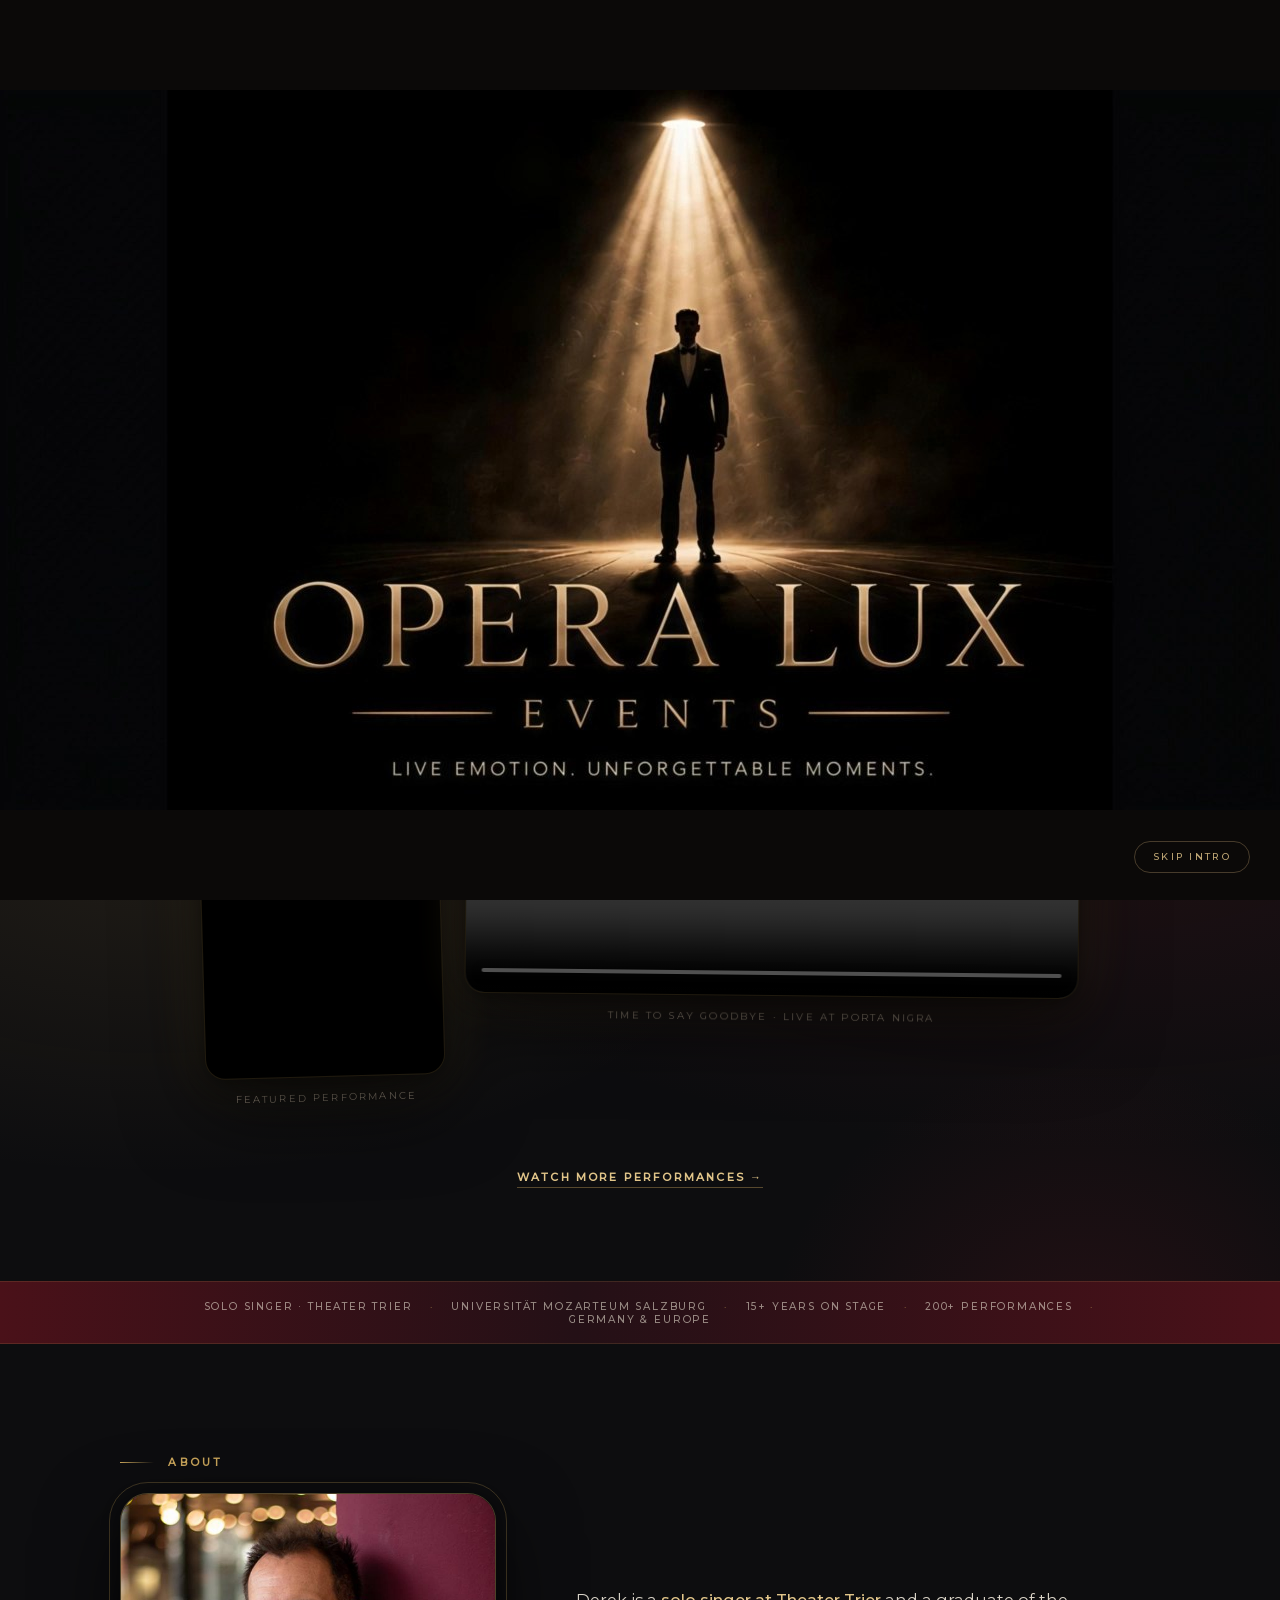
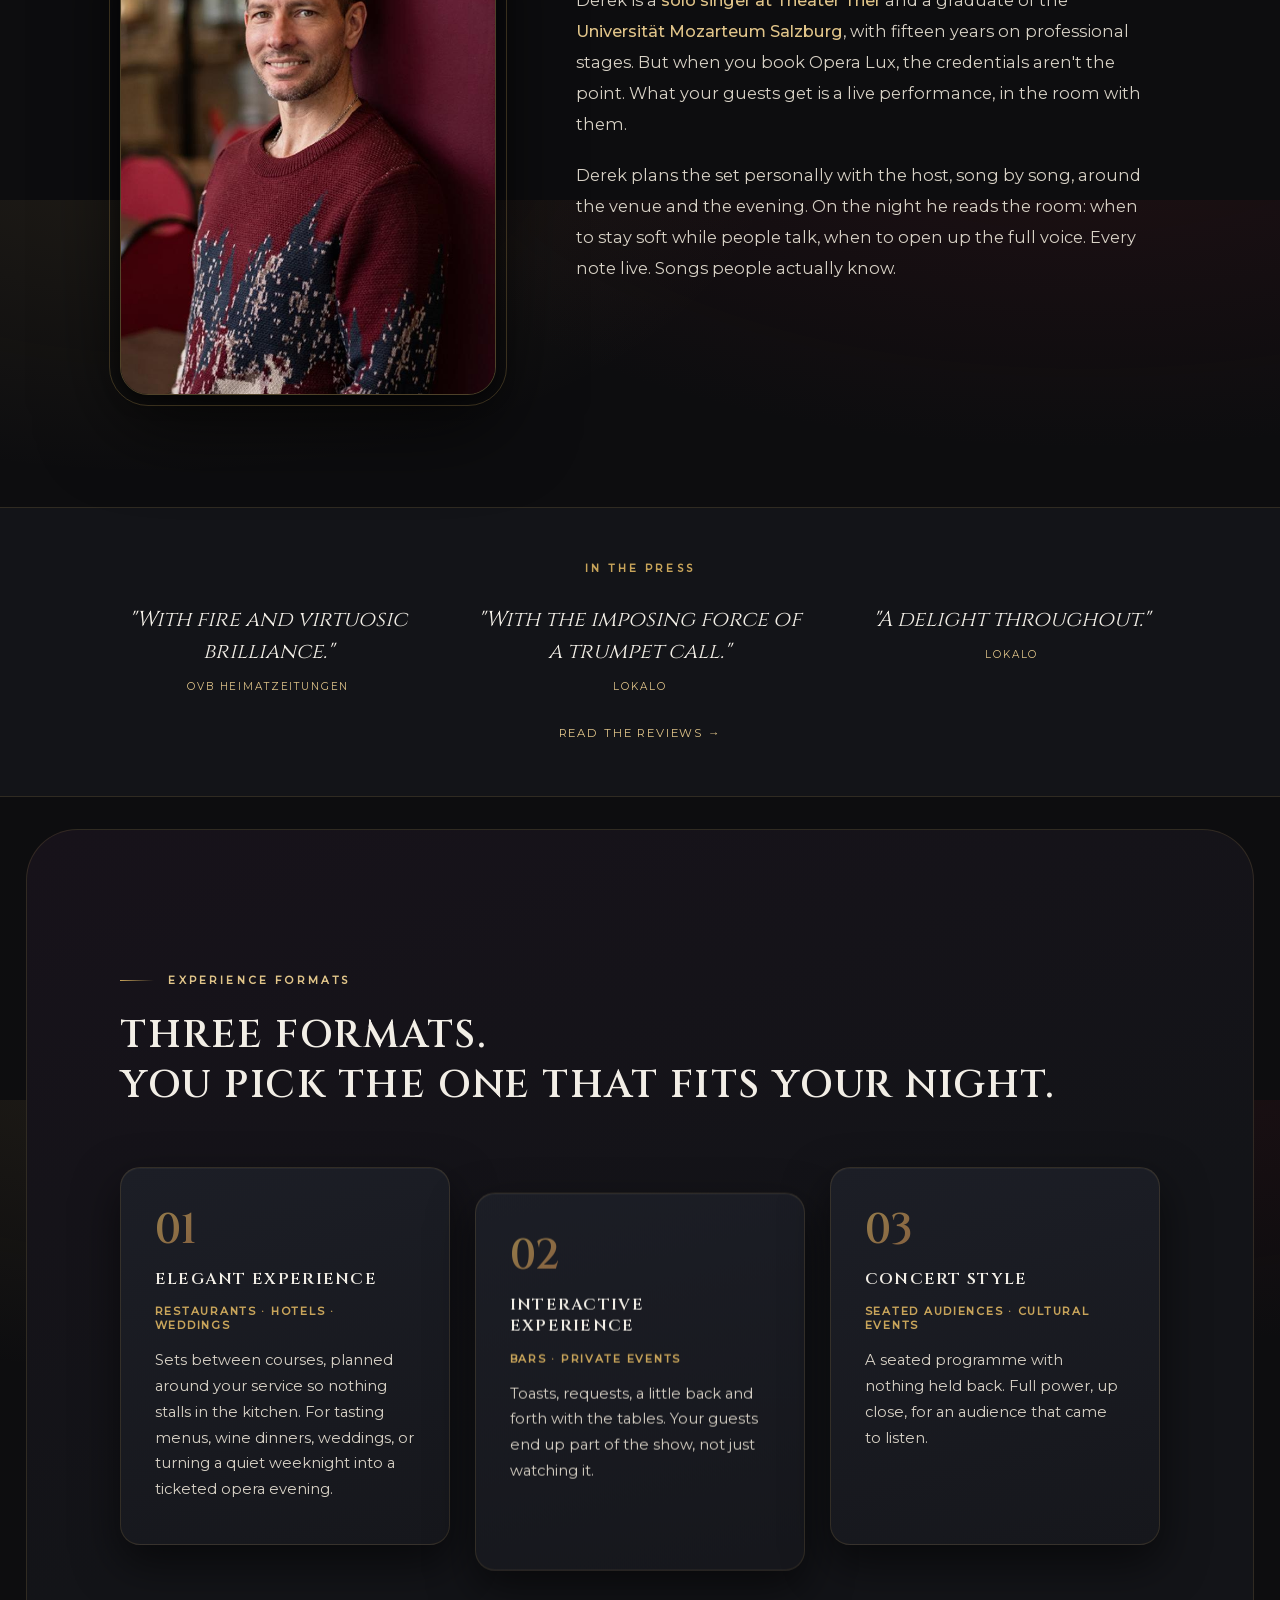
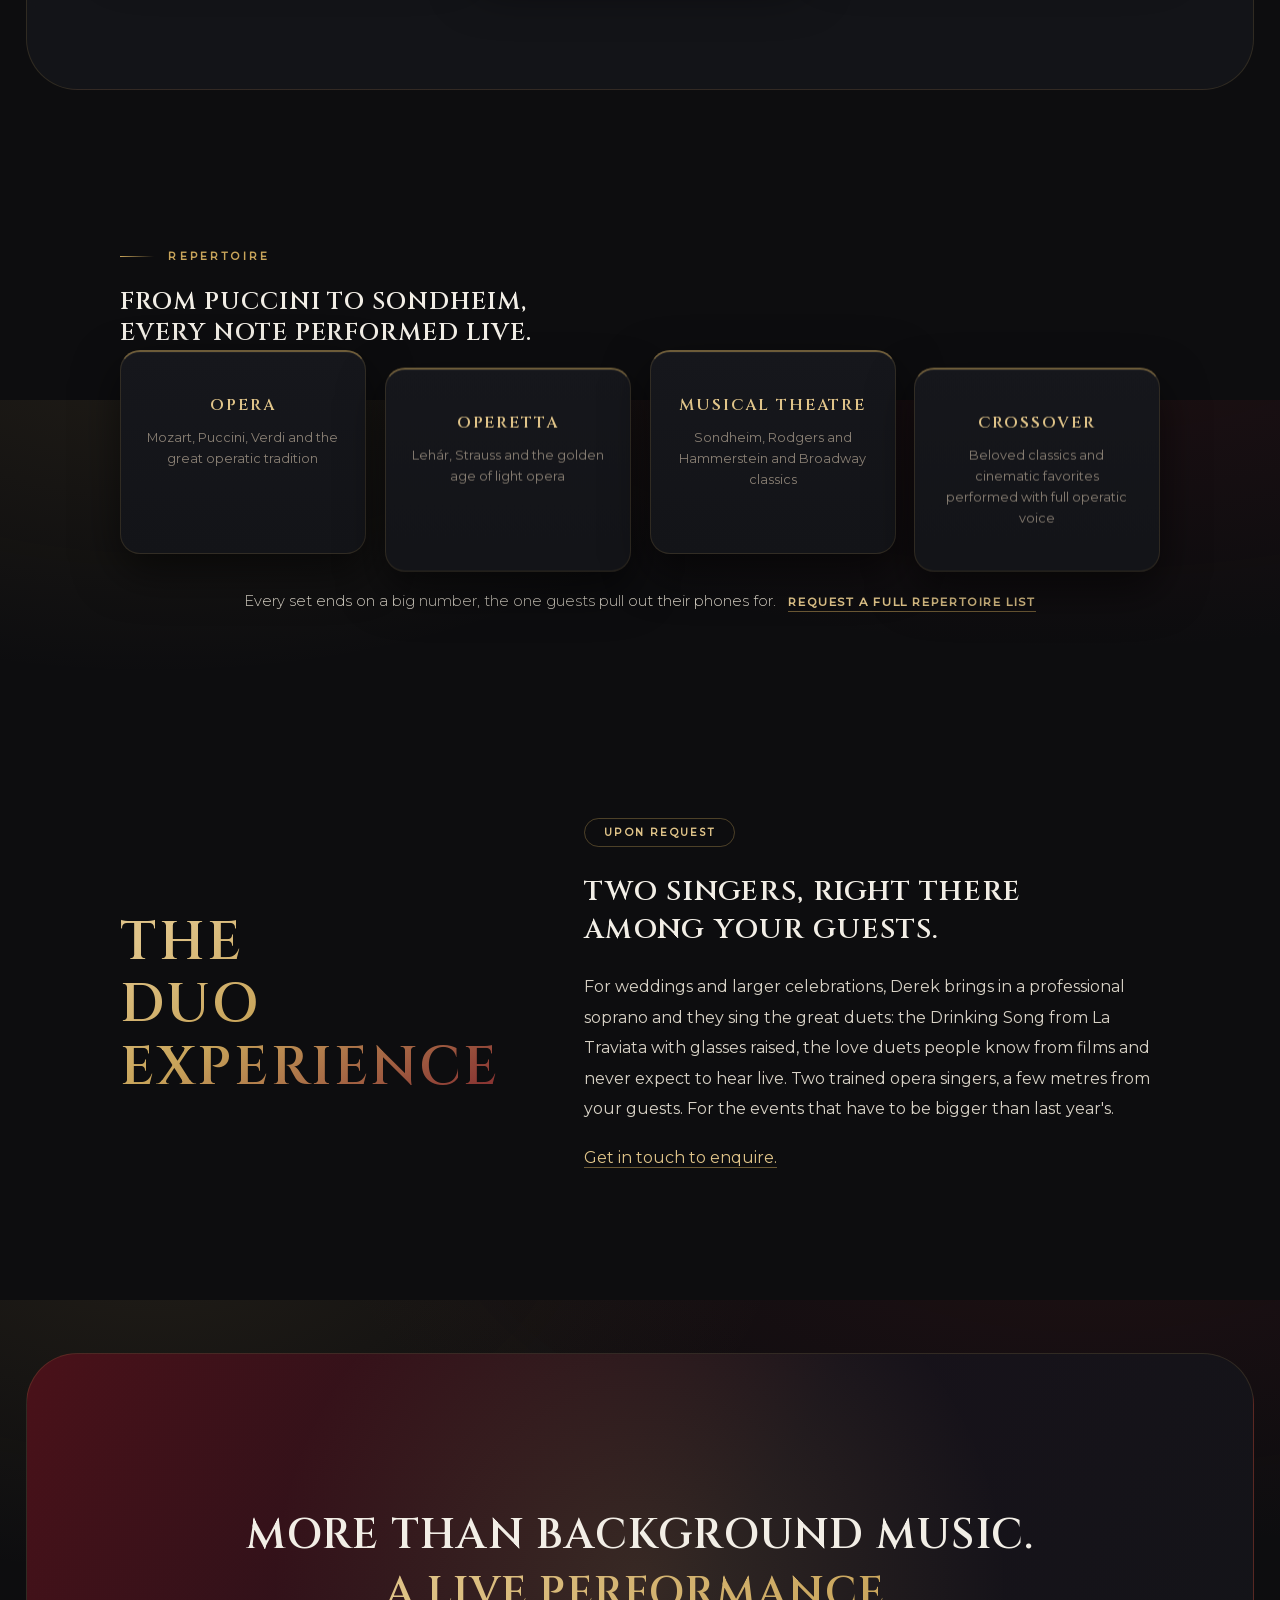
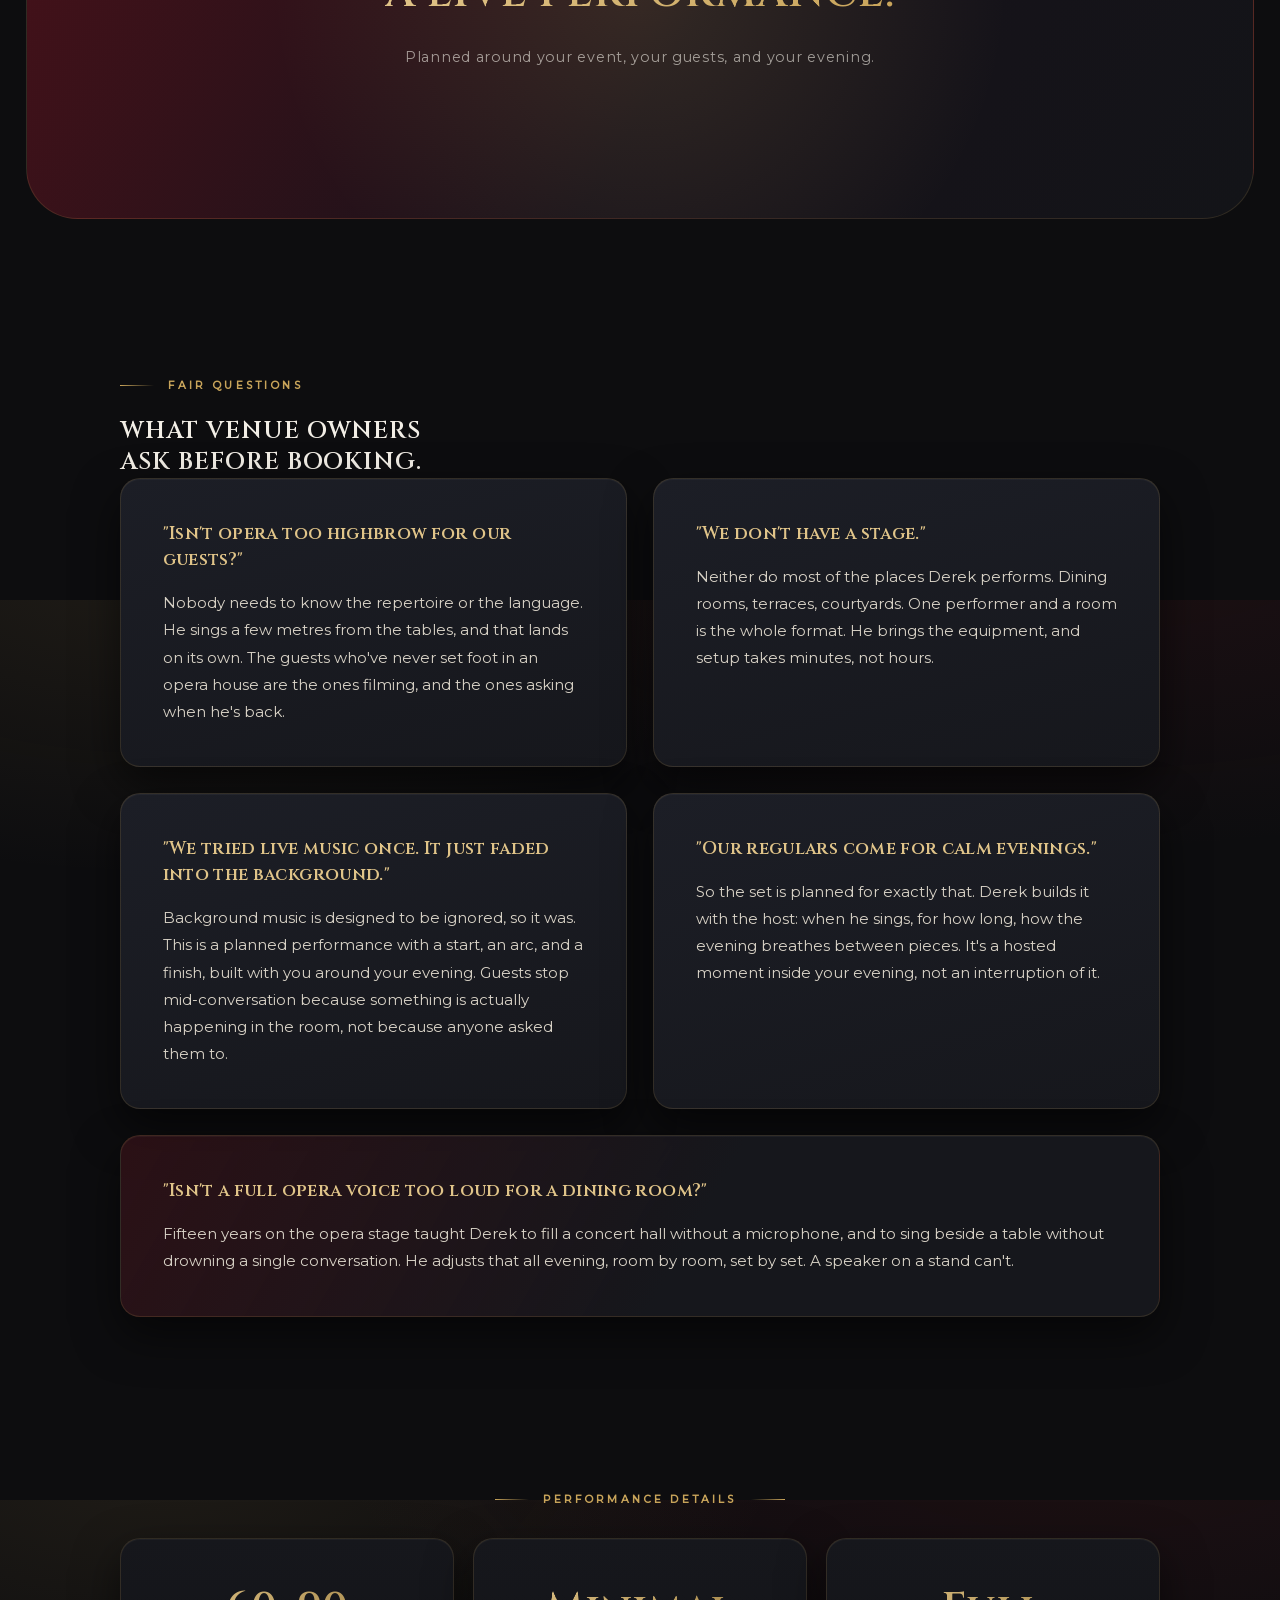
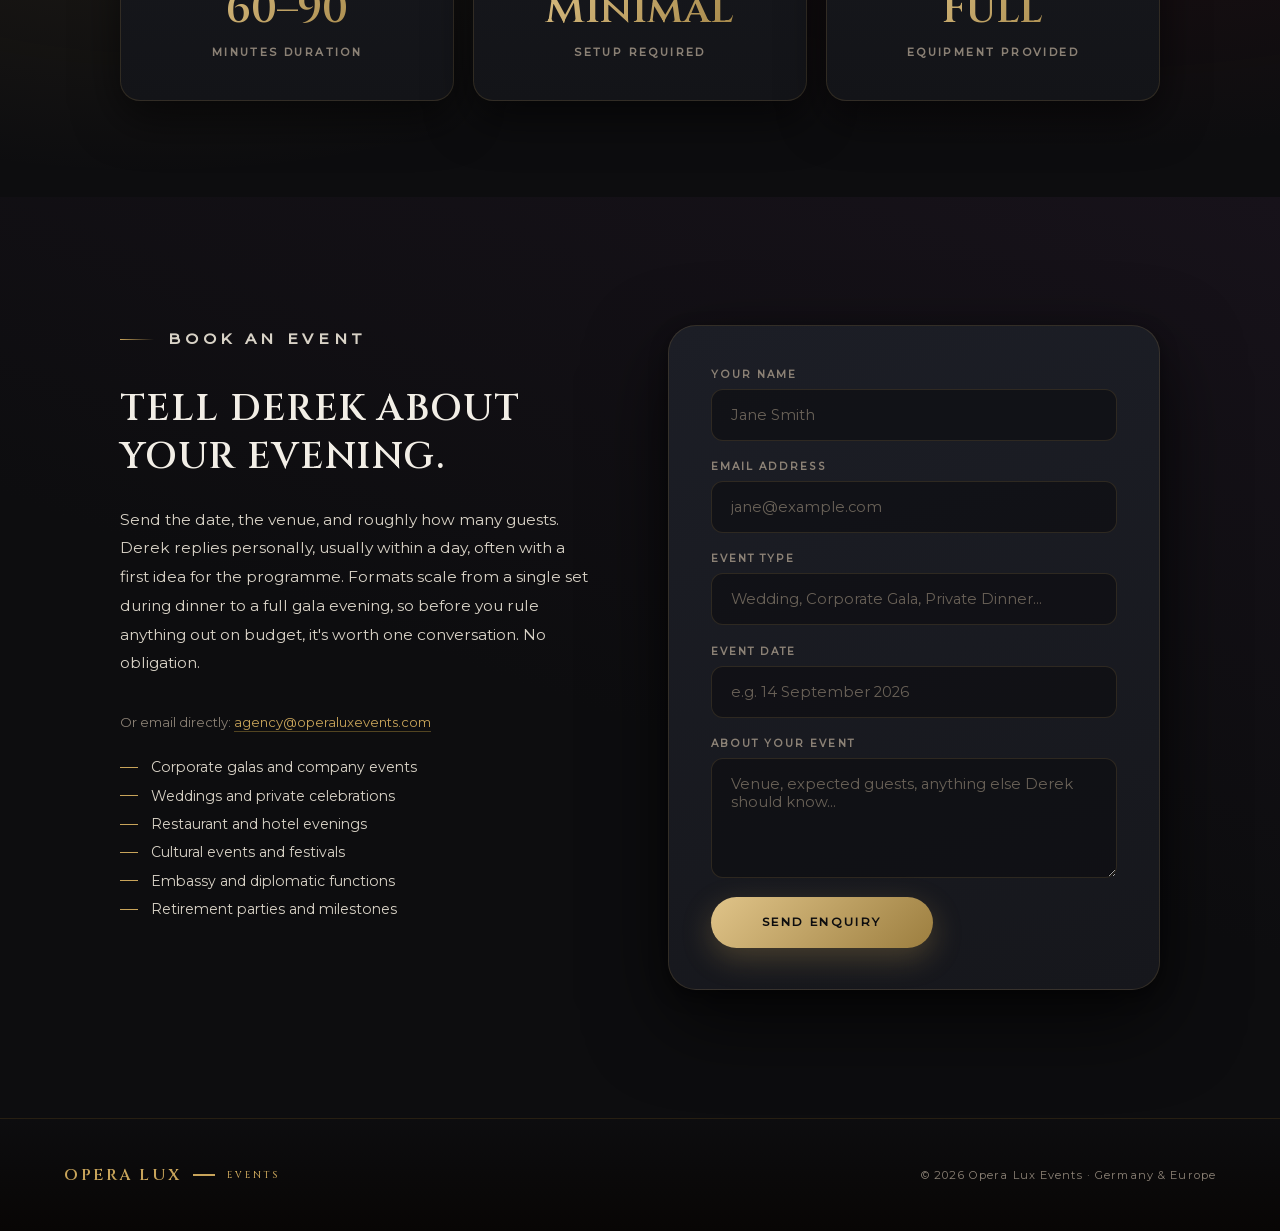
==== index.html @ bd1415bf "Homepage: add compact 3-quote press strip after About, links to full press page" ====
<!DOCTYPE html>
<html lang="en">
<head>
  <meta charset="UTF-8" />
  <meta name="viewport" content="width=device-width, initial-scale=1.0"/>
  <title>Opera Lux Events</title>
  <link rel="icon" type="image/png" href="brand/favicon-512.png"/>
  <link rel="apple-touch-icon" href="brand/favicon-512.png"/>
  <link rel="preload" as="font" type="font/woff2" href="fonts/cinzel-600.woff2" crossorigin/>
  <link rel="preload" as="font" type="font/woff2" href="fonts/montserrat-400.woff2" crossorigin/>
  <link rel="stylesheet" href="styles.css"/>
</head>
<body>

  <!-- CINEMATIC INTRO (plays once on load, no sound) -->
  <div class="brand-intro" id="brandIntro" role="dialog" aria-label="Opera Lux Events intro">
    <video class="brand-intro-video" id="brandIntroVideo" muted playsinline preload="auto" poster="brand/hero-loop-poster.jpg">
      <source src="brand/hero-loop.mp4" type="video/mp4" />
    </video>
    <div class="brand-intro-vignette" aria-hidden="true"></div>
    <button class="brand-intro-skip" id="brandIntroSkip" type="button">Skip intro</button>
  </div>

  <nav>
    <a class="nav-logo brand-lockup" href="index.html" aria-label="Opera Lux Events"><span class="bl-main">Opera Lux</span><span class="bl-rule" aria-hidden="true"></span><span class="bl-sub">Events</span></a>
    <div class="nav-links">
      <a href="about.html">About</a>
      <a href="performances.html">Performances</a>
      <a href="gallery.html">Gallery</a>
      <a href="repertoire.html">Repertoire</a>

    </div>
    <a class="nav-cta" href="#contact">Book an Event</a>
  </nav>

  <!-- HERO -->
  <section class="hero" id="pitch">
    <p class="hero-tag">Derek Rue · Solo Singer, Theater Trier · Germany &amp; Europe</p>
    <h1>Live opera for your<br><em>restaurant, hotel, or gala.</em></h1>
    <p class="hero-sub">Derek Rue performs live at private dinners, corporate events, weddings, and embassy receptions across Germany and Luxembourg. Fifteen years on professional opera stages, now a few metres from your guests. Every note live.</p>

    <!-- VIDEOS -->
    <div class="videos-wrap">
      <div class="video-short">
        <div class="short-frame">
          <iframe src="https://www.youtube.com/embed/CkbCOOeT-vc"
            title="Derek Rue · Opera Lux Events"
            frameborder="0"
            allow="accelerometer; autoplay; clipboard-write; encrypted-media; gyroscope; picture-in-picture; web-share"
            allowfullscreen></iframe>
        </div>
        <p class="video-label">Featured Performance</p>
      </div>
      <div class="video-main">
        <div class="main-frame">
          <video src="videos/opera-lux-porta-nigra.mp4" controls playsinline preload="metadata"></video>
        </div>
        <p class="video-label">Time to Say Goodbye · Live at Porta Nigra</p>
      </div>
    </div>

    <div class="videos-more"><a href="gallery.html">Watch more performances →</a></div>
  </section>

  <!-- CREDIBILITY STRIP -->
  <div class="cred-strip">
    <div class="cred-inner">
      <span>Solo Singer · Theater Trier</span>
      <span class="cred-sep">·</span>
      <span>Universität Mozarteum Salzburg</span>
      <span class="cred-sep">·</span>
      <span>15+ Years on Stage</span>
      <span class="cred-sep">·</span>
      <span>200+ Performances</span>
      <span class="cred-sep">·</span>
      <span>Germany &amp; Europe</span>
    </div>
  </div>

  <!-- ABOUT -->
  <section class="section">
    <div class="section-inner">
      <p class="section-label">About</p>
      <div class="about-grid">
        <div class="about-photo">
          <img src="images/derek-sweater.jpg" alt="Derek Rue, opera singer" />
        </div>
        <div class="about-text">
          <p>Derek is a <strong>solo singer at Theater Trier</strong> and a graduate of the <strong>Universität Mozarteum Salzburg</strong>, with fifteen years on professional stages. But when you book Opera Lux, the credentials aren't the point. What your guests get is a live performance, in the room with them.</p>
          <p>Derek plans the set personally with the host, song by song, around the venue and the evening. On the night he reads the room: when to stay soft while people talk, when to open up the full voice. Every note live. Songs people actually know.</p>
        </div>
      </div>
    </div>
  </section>

  <!-- PRESS STRIP -->
  <section class="pressbar">
    <div class="pressbar-inner">
      <p class="section-label">In the Press</p>
      <div class="pressbar-quotes">
        <blockquote class="pressbar-q">"With fire and virtuosic brilliance."<cite>OVB Heimatzeitungen</cite></blockquote>
        <blockquote class="pressbar-q">"With the imposing force of a trumpet call."<cite>Lokalo</cite></blockquote>
        <blockquote class="pressbar-q">"A delight throughout."<cite>Lokalo</cite></blockquote>
      </div>
      <a class="pressbar-link" href="performances.html">Read the reviews &rarr;</a>
    </div>
  </section>

  <!-- FORMATS -->
  <section class="formats-bg">
    <div class="section-inner">
      <p class="section-label">Experience Formats</p>
      <h2>Three formats.<br>You pick the one that fits your night.</h2>
      <div class="formats-grid">
        <div class="format-card">
          <div class="format-num">01</div>
          <div class="format-title">Elegant Experience</div>
          <div class="format-venue">Restaurants · Hotels · Weddings</div>
          <p class="format-desc">Sets between courses, planned around your service so nothing stalls in the kitchen. For tasting menus, wine dinners, weddings, or turning a quiet weeknight into a ticketed opera evening.</p>
        </div>
        <div class="format-card">
          <div class="format-num">02</div>
          <div class="format-title">Interactive Experience</div>
          <div class="format-venue">Bars · Private Events</div>
          <p class="format-desc">Toasts, requests, a little back and forth with the tables. Your guests end up part of the show, not just watching it.</p>
        </div>
        <div class="format-card">
          <div class="format-num">03</div>
          <div class="format-title">Concert Style</div>
          <div class="format-venue">Seated Audiences · Cultural Events</div>
          <p class="format-desc">A seated programme with nothing held back. Full power, up close, for an audience that came to listen.</p>
        </div>
      </div>
    </div>
  </section>

  <!-- REPERTOIRE -->
  <section class="rep-bg">
    <div class="section-inner">
      <p class="section-label">Repertoire</p>
      <h2>From Puccini to Sondheim,<br>every note performed live.</h2>
      <div class="rep-grid">
        <div class="rep-item">
          <div class="rep-title">Opera</div>
          <div class="rep-sub">Mozart, Puccini, Verdi and the great operatic tradition</div>
        </div>
        <div class="rep-item">
          <div class="rep-title">Operetta</div>
          <div class="rep-sub">Lehár, Strauss and the golden age of light opera</div>
        </div>
        <div class="rep-item">
          <div class="rep-title">Musical Theatre</div>
          <div class="rep-sub">Sondheim, Rodgers and Hammerstein and Broadway classics</div>
        </div>
        <div class="rep-item">
          <div class="rep-title">Crossover</div>
          <div class="rep-sub">Beloved classics and cinematic favorites performed with full operatic voice</div>
        </div>
      </div>
      <p class="rep-note">Every set ends on a big number, the one guests pull out their phones for. &nbsp; <a href="#contact">Request a full repertoire list</a></p>
    </div>
  </section>

  <!-- DUO -->
  <section class="duo-bg">
    <div class="duo-inner">
      <div class="duo-accent">The<br>Duo<br>Experience</div>
      <div class="duo-text">
        <div class="duo-tag">Upon Request</div>
        <h3>Two singers, right there among your guests.</h3>
        <p>For weddings and larger celebrations, Derek brings in a professional soprano and they sing the great duets: the Drinking Song from La Traviata with glasses raised, the love duets people know from films and never expect to hear live. Two trained opera singers, a few metres from your guests. For the events that have to be bigger than last year's.</p>
        <p><a href="#contact">Get in touch to enquire.</a></p>
      </div>
    </div>
  </section>

  <!-- STATEMENT -->
  <section class="statement-bg">
    <p class="statement-main">More than background music.<br><span>A live performance.</span></p>
    <p class="statement-sub">Planned around your event, your guests, and your evening.</p>
  </section>

  <!-- FAIR QUESTIONS -->
  <section class="faq-bg">
    <div class="section-inner">
      <p class="section-label">Fair Questions</p>
      <h2>What venue owners<br>ask before booking.</h2>
      <div class="faq-grid">
        <div class="faq-card">
          <p class="faq-q">"Isn't opera too highbrow for our guests?"</p>
          <p class="faq-a">Nobody needs to know the repertoire or the language. He sings a few metres from the tables, and that lands on its own. The guests who've never set foot in an opera house are the ones filming, and the ones asking when he's back.</p>
        </div>
        <div class="faq-card">
          <p class="faq-q">"We don't have a stage."</p>
          <p class="faq-a">Neither do most of the places Derek performs. Dining rooms, terraces, courtyards. One performer and a room is the whole format. He brings the equipment, and setup takes minutes, not hours.</p>
        </div>
        <div class="faq-card">
          <p class="faq-q">"We tried live music once. It just faded into the background."</p>
          <p class="faq-a">Background music is designed to be ignored, so it was. This is a planned performance with a start, an arc, and a finish, built with you around your evening. Guests stop mid-conversation because something is actually happening in the room, not because anyone asked them to.</p>
        </div>
        <div class="faq-card">
          <p class="faq-q">"Our regulars come for calm evenings."</p>
          <p class="faq-a">So the set is planned for exactly that. Derek builds it with the host: when he sings, for how long, how the evening breathes between pieces. It's a hosted moment inside your evening, not an interruption of it.</p>
        </div>
        <div class="faq-card wide">
          <p class="faq-q">"Isn't a full opera voice too loud for a dining room?"</p>
          <p class="faq-a">Fifteen years on the opera stage taught Derek to fill a concert hall without a microphone, and to sing beside a table without drowning a single conversation. He adjusts that all evening, room by room, set by set. A speaker on a stand can't.</p>
        </div>
      </div>
    </div>
  </section>

  <!-- DETAILS -->
  <div class="details-wrap">
    <p class="section-label" style="text-align:center; margin-bottom:2rem;">Performance Details</p>
    <div class="details-grid">
      <div class="detail-item">
        <div class="detail-num">60–90</div>
        <div class="detail-label">Minutes Duration</div>
      </div>
      <div class="detail-item">
        <div class="detail-num">Minimal</div>
        <div class="detail-label">Setup Required</div>
      </div>
      <div class="detail-item">
        <div class="detail-num">Full</div>
        <div class="detail-label">Equipment Provided</div>
      </div>
    </div>
  </div>

  <!-- CONTACT -->
  <section class="contact-bg" id="contact">
    <div class="contact-inner">
      <div class="contact-left">
        <p class="section-label">Book an Event</p>
        <h2>Tell Derek about your evening.</h2>
        <p>Send the date, the venue, and roughly how many guests. Derek replies personally, usually within a day, often with a first idea for the programme. Formats scale from a single set during dinner to a full gala evening, so before you rule anything out on budget, it's worth one conversation. No obligation.</p>
        <p style="font-size:0.82rem; color:var(--grey); margin-bottom:1.5rem;">Or email directly: <a href="mailto:agency@operaluxevents.com" style="color:var(--gold); text-decoration:none; border-bottom:1px solid rgba(184,150,62,0.4); padding-bottom:1px;">agency@operaluxevents.com</a></p>
        <ul class="contact-events">
          <li>Corporate galas and company events</li>
          <li>Weddings and private celebrations</li>
          <li>Restaurant and hotel evenings</li>
          <li>Cultural events and festivals</li>
          <li>Embassy and diplomatic functions</li>
          <li>Retirement parties and milestones</li>
        </ul>
      </div>
      <form class="contact-form" action="https://formspree.io/f/mzdorkoq" method="POST">
        <div class="form-group">
          <label for="name">Your Name</label>
          <input type="text" id="name" name="name" placeholder="Jane Smith" required />
        </div>
        <div class="form-group">
          <label for="email">Email Address</label>
          <input type="email" id="email" name="email" placeholder="jane@example.com" required />
        </div>
        <div class="form-group">
          <label for="event">Event Type</label>
          <input type="text" id="event" name="event" placeholder="Wedding, Corporate Gala, Private Dinner…" required />
        </div>
        <div class="form-group">
          <label for="date">Event Date</label>
          <input type="text" id="date" name="date" placeholder="e.g. 14 September 2026" required />
        </div>
        <div class="form-group">
          <label for="message">About your event</label>
          <textarea id="message" name="message" placeholder="Venue, expected guests, anything else Derek should know…" required></textarea>
        </div>
        <button class="btn" type="submit">Send Enquiry</button>
      </form>
    </div>
  </section>

  <footer>
    <div class="brand-lockup" role="img" aria-label="Opera Lux Events"><span class="bl-main">Opera Lux</span><span class="bl-rule" aria-hidden="true"></span><span class="bl-sub">Events</span></div>
    <p>© 2026 Opera Lux Events · Germany &amp; Europe</p>
  </footer>

  <script src="main.js" defer></script>
</body>
</html>
---- styles.css ----
/* ============================================================
   OPERA LUX EVENTS — Stage Design System
   Theme: the stage. Near-black house, warm spotlight, gold + wine.
   One sheet for all pages. Photo swaps: just replace the <img>.
   ============================================================ */

*, *::before, *::after { box-sizing: border-box; margin: 0; padding: 0; }

/* ---------- Brand fonts (self-hosted, no CDN) ---------- */
@font-face {
  font-family: 'Cinzel';
  src: url('fonts/cinzel-400.woff2') format('woff2');
  font-weight: 400; font-style: normal; font-display: swap;
}
@font-face {
  font-family: 'Cinzel';
  src: url('fonts/cinzel-500.woff2') format('woff2');
  font-weight: 500; font-style: normal; font-display: swap;
}
@font-face {
  font-family: 'Cinzel';
  src: url('fonts/cinzel-600.woff2') format('woff2');
  font-weight: 600; font-style: normal; font-display: swap;
}
@font-face {
  font-family: 'Montserrat';
  src: url('fonts/montserrat-300.woff2') format('woff2');
  font-weight: 300; font-style: normal; font-display: swap;
}
@font-face {
  font-family: 'Montserrat';
  src: url('fonts/montserrat-400.woff2') format('woff2');
  font-weight: 400; font-style: normal; font-display: swap;
}
@font-face {
  font-family: 'Montserrat';
  src: url('fonts/montserrat-500.woff2') format('woff2');
  font-weight: 500; font-style: normal; font-display: swap;
}

:root {
  /* Brand palette — exact hexes from brand/colors.csv */
  --gold: #c8a45a;          /* Old Gold */
  --ivory: #f2eee6;         /* Warm Ivory */
  --opera-black: #0d0d0f;   /* Opera Black */
  --navy: #1a2332;          /* Midnight Navy */
  --merlot: #7b1d2a;        /* Deep Merlot */
  --taupe: #6e665c;         /* Warm Taupe */

  /* Working tokens derived from the brand palette */
  --bg: #0d0d0f;            /* ground = Opera Black */
  --bg2: #131418;           /* lifted ground */
  --bg-wine: #17121a;       /* merlot-tinted black */
  --surface: #16171c;       /* card (navy-leaning neutral) */
  --surface2: #1c1e26;      /* elevated card */
  --gold-light: #e0c489;    /* lifted gold for gradients/hover */
  --gold-deep: #9c7e3f;     /* deepened gold */
  --wine: #7b1d2a;          /* Deep Merlot */
  --wine-deep: #4a1119;     /* deepened merlot */
  --ink: #f2eee6;           /* primary light text = Warm Ivory */
  --ink-dim: #d8d2c6;       /* dimmed ivory for secondary body */
  --muted: #8b8175;         /* Warm Taupe, lifted for legibility on black */
  --line: rgba(200, 164, 90, 0.16);
  --line-strong: rgba(200, 164, 90, 0.34);

  /* Legacy aliases (used by inline styles in markup) */
  --cream: var(--bg);
  --white: var(--surface);
  --black: #0d0d0f;
  --grey: var(--muted);
  --grey-light: var(--line);

  /* Type — brand law: Cinzel display, Montserrat body */
  --serif: 'Cinzel', 'Trajan Pro', 'Bodoni 72 Smallcaps', Georgia, serif;
  --sans: 'Montserrat', 'Helvetica Neue', Arial, sans-serif;

  /* Shape + depth */
  --r-sm: 12px;
  --r: 20px;
  --r-lg: 28px;
  --shadow-card: 0 1px 0 rgba(255,255,255,0.04) inset, 0 18px 45px rgba(0,0,0,0.55);
  --shadow-float: 0 30px 80px rgba(0,0,0,0.65), 0 6px 18px rgba(0,0,0,0.4);
  --glow-gold: 0 0 60px rgba(200,164,90,0.18);
}

html { scroll-behavior: smooth; }

body {
  font-family: var(--sans);
  background:
    radial-gradient(1100px 500px at 85% -100px, rgba(123,29,42,0.16), transparent 70%),
    radial-gradient(900px 480px at 12% -60px, rgba(200,164,90,0.10), transparent 70%),
    var(--bg);
  color: var(--ink);
  font-weight: 400;
  overflow-x: hidden;
}

::selection { background: rgba(200,164,90,0.35); color: var(--opera-black); }

/* ---------- Reveal / motion ---------- */
.reveal { opacity: 0; transform: translateY(26px); transition: opacity 0.8s ease, transform 0.8s cubic-bezier(.2,.7,.2,1); }
.reveal.in { opacity: 1; transform: none; }
.tiltable { transform-style: preserve-3d; will-change: transform; }

@keyframes fadeUp { from { opacity: 0; transform: translateY(24px); } to { opacity: 1; transform: translateY(0); } }
@keyframes drift {
  0%   { transform: translate(0, 0) scale(1); }
  50%  { transform: translate(4%, 6%) scale(1.08); }
  100% { transform: translate(0, 0) scale(1); }
}

@media (prefers-reduced-motion: reduce) {
  *, *::before, *::after { animation: none !important; transition: none !important; }
  .reveal, .hero-tag, .hero h1, .hero-sub, .videos-wrap, .videos-more { opacity: 1 !important; transform: none !important; }
}

/* ---------- Nav ---------- */
nav {
  position: fixed; top: 0; left: 0; right: 0; z-index: 100;
  display: flex; justify-content: space-between; align-items: center;
  padding: 1.3rem 4rem;
  background: rgba(13,13,15,0.55);
  backdrop-filter: blur(14px);
  -webkit-backdrop-filter: blur(14px);
  border-bottom: 1px solid transparent;
  transition: background 0.4s, border-color 0.4s;
}
nav.scrolled { background: rgba(13,13,15,0.88); border-bottom-color: var(--line); }

/* Brand lockup — live Cinzel text, "OPERA LUX — EVENTS" */
.brand-lockup {
  display: inline-flex; align-items: center; gap: 0.7rem;
  text-decoration: none; color: var(--gold);
  font-family: var(--serif);
}
.brand-lockup .bl-main {
  font-weight: 600; font-size: 1.15rem;
  letter-spacing: 0.16em; text-transform: uppercase;
  color: var(--gold); line-height: 1;
}
.brand-lockup .bl-rule {
  width: 22px; height: 2px; background: var(--gold); flex-shrink: 0;
}
.brand-lockup .bl-sub {
  font-weight: 500; font-size: 0.62rem;
  letter-spacing: 0.34em; text-transform: uppercase;
  color: var(--gold); line-height: 1; padding-left: 0.06em;
}
.nav-logo { flex-shrink: 0; }

.nav-links { display: flex; gap: 2.4rem; align-items: center; }
.nav-links a {
  font-family: var(--sans); font-size: 0.7rem; font-weight: 500;
  letter-spacing: 0.18em; text-transform: uppercase;
  color: var(--ink-dim); text-decoration: none; transition: color 0.3s;
}
.nav-links a:hover, .nav-links a.active { color: var(--gold-light); }

.nav-cta {
  font-family: var(--sans); font-size: 0.72rem; font-weight: 600;
  letter-spacing: 0.16em; text-transform: uppercase;
  color: var(--black); text-decoration: none;
  background: linear-gradient(135deg, var(--gold-light), var(--gold-deep));
  padding: 0.7rem 1.5rem; border-radius: 999px;
  box-shadow: 0 6px 20px rgba(200,164,90,0.25);
  transition: transform 0.3s, box-shadow 0.3s;
}
.nav-cta:hover { transform: translateY(-2px); box-shadow: 0 10px 28px rgba(200,164,90,0.4); }

/* ---------- Shared type ---------- */
.section-label {
  font-size: 0.66rem; font-weight: 600; letter-spacing: 0.3em;
  text-transform: uppercase; color: var(--gold);
  margin-bottom: 1.5rem;
  display: flex; align-items: center; gap: 0.9rem;
}
.section-label::before { content: ''; width: 34px; height: 1px; background: linear-gradient(90deg, var(--gold), transparent); }
.page-hero .section-label, .statement-bg .section-label,
.cta-bg .section-label, .insta-bg .section-label, .venues-wrap .section-label, .details-wrap .section-label
  { justify-content: center; }
.page-hero .section-label::after, .cta-bg .section-label::after, .insta-bg .section-label::after,
.venues-wrap .section-label::after, .details-wrap .section-label::after
  { content: ''; width: 34px; height: 1px; background: linear-gradient(270deg, var(--gold), transparent); }

h1, h2, h3 {
  font-family: var(--serif); font-weight: 600; color: var(--ink);
  text-transform: uppercase; letter-spacing: 0.04em; line-height: 1.3;
  text-wrap: balance;
}

.section { padding: 7rem 2rem; }
.section-inner { max-width: 1040px; margin: 0 auto; }
.section h2, .formats-bg h2, .timeline-inner > h2, .press-inner > h2 {
  font-family: var(--serif);
  font-size: clamp(1.5rem, 3vw, 2.5rem);
  font-weight: 600; line-height: 1.3;
  letter-spacing: 0.04em;
  margin-bottom: 2.5rem;
}

.divider { height: 1px; background: linear-gradient(90deg, transparent, var(--line-strong), transparent); max-width: 1000px; margin: 0 auto; }

/* ---------- Buttons ---------- */
.btn {
  display: inline-block; font-family: var(--sans);
  font-size: 0.74rem; font-weight: 600; letter-spacing: 0.2em; text-transform: uppercase;
  color: var(--black);
  background: linear-gradient(135deg, var(--gold-light), var(--gold-deep));
  padding: 1.15rem 3.2rem; border: none; border-radius: 999px;
  cursor: pointer; text-decoration: none;
  box-shadow: 0 10px 30px rgba(200,164,90,0.28);
  transition: transform 0.3s, box-shadow 0.3s;
}
.btn:hover { transform: translateY(-3px); box-shadow: 0 16px 40px rgba(200,164,90,0.42); }

.btn-outline {
  display: inline-block; font-family: var(--sans);
  font-size: 0.72rem; font-weight: 500; letter-spacing: 0.2em; text-transform: uppercase;
  background: transparent; color: var(--ink);
  border: 1px solid var(--line-strong); border-radius: 999px;
  padding: 1rem 2.6rem; text-decoration: none;
  transition: border-color 0.3s, color 0.3s, transform 0.3s;
}
.btn-outline:hover { border-color: var(--gold); color: var(--gold-light); transform: translateY(-2px); }

/* ---------- Index hero ---------- */
/* ---------- Cinematic intro overlay (plays once on load) ---------- */
body.intro-lock { overflow: hidden; height: 100vh; }

.brand-intro {
  position: fixed; inset: 0; z-index: 2000;
  background: #0b0908;
  display: flex; align-items: center; justify-content: center;
  overflow: hidden;
  opacity: 1; visibility: visible;
}
.brand-intro.intro-out {
  animation: introOut 1.15s cubic-bezier(0.65, 0, 0.2, 1) forwards;
}
@keyframes introOut {
  0%   { opacity: 1; transform: scale(1); }
  100% { opacity: 0; transform: scale(1.08); visibility: hidden; }
}
.brand-intro-video {
  width: 100%; height: 100%; object-fit: contain; object-position: center;
  /* slow cinematic pull-back: start zoomed on the beam, settle to reveal the full wordmark */
  transform: scale(1.22);
  animation: introPullback 6s cubic-bezier(0.22, 0.61, 0.24, 1) forwards;
}
@keyframes introPullback {
  0%   { transform: scale(1.22) translateY(1.6%); }
  100% { transform: scale(1.0)  translateY(0); }
}
.brand-intro-vignette {
  position: absolute; inset: 0; pointer-events: none;
  background: radial-gradient(ellipse at center,
    rgba(11,9,8,0) 46%, rgba(11,9,8,0.55) 100%);
  opacity: 0; animation: introVig 6s ease-out forwards;
}
@keyframes introVig { 0% { opacity: 0.9; } 40% { opacity: 0; } 100% { opacity: 0; } }
.brand-intro-skip {
  position: absolute; bottom: 1.7rem; right: 1.9rem;
  background: transparent; border: 1px solid rgba(232,196,137,0.32);
  color: var(--gold-light); cursor: pointer;
  font-family: var(--sans); font-size: 0.6rem; font-weight: 500;
  letter-spacing: 0.24em; text-transform: uppercase;
  padding: 0.6rem 1.1rem; border-radius: 999px;
  opacity: 0; animation: introSkipIn 0.6s ease 1.3s forwards;
  transition: background 0.3s, border-color 0.3s, color 0.3s;
}
.brand-intro-skip:hover { background: rgba(232,196,137,0.12); border-color: var(--gold-light); }
@keyframes introSkipIn { to { opacity: 0.85; } }

@media (prefers-reduced-motion: reduce) {
  .brand-intro { display: none; }
  body.intro-lock { overflow: auto; height: auto; }
}

.hero {
  display: flex; flex-direction: column; align-items: center; justify-content: center;
  text-align: center; padding: 11rem 2rem 6rem;
  position: relative; overflow: hidden;
}
.hero::before {
  content: ''; position: absolute; top: -26%; left: 50%; transform: translateX(-50%);
  width: 950px; height: 950px;
  background: radial-gradient(ellipse, rgba(200,164,90,0.20) 0%, rgba(200,164,90,0.05) 40%, transparent 70%);
  pointer-events: none;
  animation: drift 14s ease-in-out infinite;
}
.hero::after {
  content: ''; position: absolute; bottom: -35%; right: -12%;
  width: 700px; height: 700px;
  background: radial-gradient(ellipse, rgba(123,29,42,0.22) 0%, transparent 65%);
  pointer-events: none;
  animation: drift 18s ease-in-out infinite reverse;
}

.hero-tag {
  font-size: 0.7rem; font-weight: 600; letter-spacing: 0.3em; text-transform: uppercase;
  color: var(--gold-light);
  margin-bottom: 2.2rem;
  opacity: 0; animation: fadeUp 0.8s ease forwards 0.2s;
  position: relative; z-index: 1;
}
.hero h1 {
  font-size: clamp(2rem, 4.6vw, 3.9rem);
  font-weight: 600; line-height: 1.22; max-width: 940px;
  letter-spacing: 0.03em;
  margin-bottom: 1.8rem;
  opacity: 0; animation: fadeUp 0.8s ease forwards 0.4s;
  position: relative; z-index: 1;
}
.hero h1 em {
  font-style: normal; font-weight: 600;
  background: linear-gradient(120deg, var(--gold-light) 20%, var(--gold) 55%, var(--wine) 105%);
  -webkit-background-clip: text; background-clip: text; color: transparent;
}
.hero-sub {
  font-size: 1.08rem; font-weight: 300; color: var(--ink-dim);
  max-width: 660px; line-height: 1.85; margin-bottom: 3.2rem;
  opacity: 0; animation: fadeUp 0.8s ease forwards 0.6s;
  position: relative; z-index: 1;
}

/* Videos */
.videos-wrap {
  display: flex; gap: 1.6rem; align-items: flex-start;
  width: 100%; max-width: 880px; margin: 0 auto 2.5rem;
  opacity: 0; animation: fadeUp 0.8s ease forwards 0.8s;
  position: relative; z-index: 1;
}
.video-short { flex: 0 0 240px; transform: rotate(-1.6deg); }
.video-main { flex: 1; transform: rotate(0.6deg); }
.short-frame, .main-frame {
  position: relative; border-radius: var(--r); overflow: hidden;
  border: 1px solid var(--line);
  box-shadow: var(--shadow-float), var(--glow-gold);
  background: #000;
}
.short-frame { padding-top: 177.78%; }
.main-frame { padding-top: 56.25%; }
.short-frame iframe, .main-frame iframe, .main-frame video {
  position: absolute; top: 0; left: 0; width: 100%; height: 100%; border: none; object-fit: cover;
}
.video-label {
  font-size: 0.62rem; letter-spacing: 0.22em; text-transform: uppercase;
  color: var(--muted); text-align: center; margin-top: 0.9rem;
}
.videos-more { margin-top: 1.4rem; opacity: 0; animation: fadeUp 0.8s ease forwards 1s; position: relative; z-index: 1; }
.videos-more a {
  font-size: 0.68rem; font-weight: 600; letter-spacing: 0.2em; text-transform: uppercase;
  color: var(--gold-light); text-decoration: none;
  border-bottom: 1px solid rgba(200,164,90,0.4); padding-bottom: 3px;
  transition: border-color 0.3s, color 0.3s;
}
.videos-more a:hover { border-color: var(--gold-light); color: var(--ink); }

/* Credibility strip */
.cred-strip {
  background: linear-gradient(90deg, var(--wine-deep), #241016 45%, var(--wine-deep));
  border-top: 1px solid var(--line); border-bottom: 1px solid var(--line);
  padding: 1.1rem 2rem;
  position: relative; z-index: 2;
}
.cred-inner { max-width: 1040px; margin: 0 auto; display: flex; justify-content: center; align-items: center; flex-wrap: wrap; }
.cred-inner span { font-size: 0.63rem; font-weight: 500; letter-spacing: 0.18em; text-transform: uppercase; color: rgba(243,236,221,0.55); padding: 0 1.1rem; }
.cred-inner span.cred-sep { color: var(--gold); opacity: 0.7; padding: 0; font-size: 0.55rem; }

/* Index about */
.about-grid { display: grid; grid-template-columns: 1fr 1.55fr; gap: 5rem; align-items: center; }
.about-photo {
  overflow: hidden; aspect-ratio: 3/4;
  border-radius: var(--r-lg);
  transform: rotate(-2deg);
  border: 1px solid var(--line-strong);
  outline: 1px solid rgba(200,164,90,0.25); outline-offset: 10px;
  box-shadow: var(--shadow-float);
  transition: transform 0.5s ease;
}
.about-photo:hover { transform: rotate(0deg) scale(1.015); }
.about-photo img { width: 100%; height: 100%; object-fit: cover; display: block; }
.about-text p { font-size: 1.02rem; line-height: 1.9; color: var(--ink-dim); margin-bottom: 1.25rem; }
.about-text p strong { color: var(--gold-light); font-weight: 500; }

/* Formats — angled stage band */
.formats-bg {
  overflow: hidden;
  border-radius: clamp(24px, 4vw, 56px);
  margin: 2rem clamp(0.5rem, 2vw, 2rem);
  border: 1px solid var(--line);

  background: linear-gradient(160deg, var(--bg-wine), var(--bg2) 60%);
  padding: 9rem 2rem;
  position: relative;
}
.formats-bg .section-label { color: var(--gold-light); }
.formats-bg h2 { color: var(--ink); margin-bottom: 3.5rem; }
.formats-grid { display: grid; grid-template-columns: repeat(3, 1fr); gap: 1.6rem; max-width: 1040px; margin: 0 auto; }
.format-card {
  background: linear-gradient(165deg, var(--surface2), var(--surface));
  border: 1px solid var(--line);
  border-radius: var(--r);
  padding: 2.6rem 2.1rem;
  box-shadow: var(--shadow-card);
  transition: transform 0.4s ease, border-color 0.4s, box-shadow 0.4s;
}
.format-card:nth-child(2) { transform: translateY(1.6rem); }
.format-card:hover { border-color: var(--line-strong); box-shadow: var(--shadow-float), var(--glow-gold); }
.format-num {
  font-family: var(--serif); font-size: 2.6rem; font-weight: 600;
  line-height: 1; margin-bottom: 1.1rem;
  background: linear-gradient(135deg, rgba(200,164,90,0.7), rgba(123,29,42,0.7));
  -webkit-background-clip: text; background-clip: text; color: transparent;
}
.format-title { font-family: var(--serif); font-size: 1.02rem; font-weight: 600; text-transform: uppercase; letter-spacing: 0.08em; line-height: 1.3; color: var(--ink); margin-bottom: 0.9rem; }
.format-venue { font-size: 0.68rem; font-weight: 600; letter-spacing: 0.16em; text-transform: uppercase; color: var(--gold); margin-bottom: 1rem; }
.format-desc { font-size: 0.92rem; color: var(--ink-dim); line-height: 1.75; }

/* Index repertoire */
.rep-bg { background: transparent; padding: 8rem 2rem 7rem; }
.rep-grid { display: grid; grid-template-columns: repeat(4, 1fr); gap: 1.2rem; margin-bottom: 2.4rem; }
.rep-item {
  background: linear-gradient(180deg, var(--surface), var(--bg2));
  border: 1px solid var(--line); border-radius: var(--r);
  border-top: 2px solid rgba(200,164,90,0.5);
  padding: 2.6rem 1.5rem; text-align: center;
  box-shadow: var(--shadow-card);
  transition: transform 0.4s, border-color 0.4s;
}
.rep-item:hover { transform: translateY(-6px); border-color: var(--line-strong); }
.rep-item:nth-child(even) { transform: translateY(1.1rem); }
.rep-item:nth-child(even):hover { transform: translateY(0.4rem); }
.rep-title { font-family: var(--serif); font-size: 1rem; font-weight: 600; text-transform: uppercase; letter-spacing: 0.12em; color: var(--gold-light); margin-bottom: 0.7rem; }
.rep-sub { font-size: 0.8rem; color: var(--muted); line-height: 1.65; }
.rep-note { text-align: center; font-size: 0.92rem; color: var(--ink-dim); font-family: var(--sans); font-weight: 300; margin-top: 2.4rem; }
.rep-note a {
  color: var(--gold-light); text-decoration: none; font-style: normal;
  font-family: var(--sans); font-size: 0.72rem; font-weight: 600; letter-spacing: 0.14em; text-transform: uppercase;
  border-bottom: 1px solid rgba(200,164,90,0.5); padding-bottom: 2px;
}

/* Duo */
.duo-bg { background: transparent; padding: 6rem 2rem 8rem; }
.duo-inner { max-width: 1040px; margin: 0 auto; display: grid; grid-template-columns: 1fr 1.5fr; gap: 5rem; align-items: center; }
.duo-accent {
  font-family: var(--serif); font-size: clamp(2rem, 4.2vw, 3.4rem);
  font-weight: 600; text-transform: uppercase; letter-spacing: 0.05em; line-height: 1.16;
  background: linear-gradient(150deg, var(--gold-light) 10%, var(--gold) 45%, var(--wine) 105%);
  -webkit-background-clip: text; background-clip: text; color: transparent;
  transform: rotate(-3deg);
}
.duo-tag {
  display: inline-block; font-size: 0.63rem; font-weight: 600; letter-spacing: 0.22em; text-transform: uppercase;
  color: var(--gold-light); border: 1px solid var(--line-strong); border-radius: 999px;
  padding: 0.45rem 1.2rem; margin-bottom: 1.6rem;
}
.duo-text h3 { font-size: clamp(1.15rem, 2.3vw, 1.75rem); font-weight: 600; line-height: 1.35; margin-bottom: 1.5rem; }
.duo-text p { font-size: 1rem; line-height: 1.9; color: var(--ink-dim); margin-bottom: 1.2rem; }
.duo-text a { color: var(--gold-light); text-decoration: none; border-bottom: 1px solid rgba(200,164,90,0.5); }

/* Statement bands */
.statement-bg {
  border-radius: clamp(24px, 4vw, 56px);
  margin: 2rem clamp(0.5rem, 2vw, 2rem);
  border: 1px solid var(--line);

  background: linear-gradient(120deg, var(--wine-deep), var(--bg-wine) 55%, var(--bg2));
  padding: 9.5rem 2rem;
  text-align: center; position: relative; overflow: hidden;
}
.statement-bg::before {
  content: ''; position: absolute; top: 50%; left: 50%; transform: translate(-50%, -50%);
  width: 800px; height: 800px;
  background: radial-gradient(ellipse, rgba(200,164,90,0.16) 0%, transparent 65%);
  pointer-events: none; animation: drift 16s ease-in-out infinite;
}
.statement-main {
  font-family: var(--serif); font-size: clamp(1.45rem, 3.3vw, 2.6rem);
  font-weight: 600; text-transform: uppercase; letter-spacing: 0.03em; color: var(--ink);
  line-height: 1.4; position: relative; max-width: 820px; margin: 0 auto 1.6rem;
}
.statement-main span {
  
  background: linear-gradient(120deg, var(--gold-light), var(--gold));
  -webkit-background-clip: text; background-clip: text; color: transparent;
}
.statement-sub { font-size: 0.9rem; font-family: var(--sans); color: rgba(242,238,230,0.6); letter-spacing: 0.05em; font-weight: 400; position: relative; }

/* Fair questions */
.faq-bg { background: transparent; padding: 8rem 2rem; }
.faq-grid { display: grid; grid-template-columns: 1fr 1fr; gap: 1.6rem; }
.faq-card {
  background: linear-gradient(165deg, var(--surface2), var(--surface));
  border: 1px solid var(--line); border-radius: var(--r);
  padding: 2.6rem;
  box-shadow: var(--shadow-card);
  transition: transform 0.4s, border-color 0.4s, box-shadow 0.4s;
}
.faq-card:hover { border-color: var(--line-strong); box-shadow: var(--shadow-float), var(--glow-gold); }
.faq-card.wide { grid-column: 1 / -1; background: linear-gradient(120deg, rgba(123,29,42,0.28), var(--surface) 55%); }
.faq-q { font-family: var(--serif); font-size: 1.1rem; font-weight: 600; line-height: 1.5; letter-spacing: 0.02em; color: var(--gold-light); margin-bottom: 1rem; }
.faq-a { font-size: 0.94rem; color: var(--ink-dim); line-height: 1.8; }

/* Details strip */
.details-wrap { background: transparent; padding: 3rem 2rem 6rem; }
.details-grid { display: grid; grid-template-columns: repeat(3, 1fr); gap: 1.2rem; max-width: 1040px; margin: 0 auto; }
.detail-item {
  background: linear-gradient(180deg, var(--surface), var(--bg2));
  border: 1px solid var(--line); border-radius: var(--r);
  padding: 2.6rem 2rem; text-align: center;
  box-shadow: var(--shadow-card);
}
.detail-num {
  font-family: var(--serif); font-size: 2.6rem; font-weight: 600;
  background: linear-gradient(135deg, var(--gold-light), var(--gold-deep));
  -webkit-background-clip: text; background-clip: text; color: transparent;
  margin-bottom: 0.5rem;
}
.detail-label { font-size: 0.68rem; font-weight: 600; letter-spacing: 0.22em; text-transform: uppercase; color: var(--muted); }

/* Contact */
.contact-bg { background: linear-gradient(200deg, var(--bg-wine), var(--bg) 55%); padding: 8rem 2rem; }
.contact-inner { max-width: 1040px; margin: 0 auto; display: grid; grid-template-columns: 1fr 1.05fr; gap: 5rem; align-items: start; }
.contact-left h2 { font-size: clamp(1.5rem, 3vw, 2.3rem); font-weight: 600; line-height: 1.3; margin-bottom: 1.5rem; }
.contact-left p { font-size: 0.97rem; line-height: 1.85; color: var(--ink-dim); margin-bottom: 2rem; }
.contact-events { list-style: none; display: flex; flex-direction: column; gap: 0.65rem; }
.contact-events li { font-size: 0.88rem; color: var(--ink-dim); display: flex; align-items: center; gap: 0.8rem; }
.contact-events li::before { content: ''; display: block; width: 18px; height: 1px; background: var(--gold); flex-shrink: 0; }

.contact-form {
  display: flex; flex-direction: column; gap: 1.2rem;
  background: linear-gradient(165deg, var(--surface2), var(--surface));
  border: 1px solid var(--line); border-radius: var(--r-lg);
  padding: 2.6rem;
  box-shadow: var(--shadow-float);
}
.form-group { display: flex; flex-direction: column; gap: 0.5rem; }
.form-group label { font-size: 0.64rem; font-weight: 600; letter-spacing: 0.2em; text-transform: uppercase; color: var(--muted); }
.form-group input, .form-group textarea {
  background: rgba(13,13,15,0.6);
  border: 1px solid var(--line); border-radius: var(--r-sm);
  padding: 1rem 1.2rem;
  font-family: var(--sans); font-size: 0.92rem; font-weight: 400; color: var(--ink);
  outline: none; width: 100%;
  transition: border-color 0.3s, box-shadow 0.3s;
}
.form-group input::placeholder, .form-group textarea::placeholder { color: rgba(163,150,130,0.6); }
.form-group input:focus, .form-group textarea:focus { border-color: var(--gold); box-shadow: 0 0 0 3px rgba(200,164,90,0.15); }
.form-group textarea { resize: vertical; min-height: 120px; }
.contact-form .btn { align-self: flex-start; }

/* ---------- Sub-page hero ---------- */
.page-hero {
  padding: 12rem 2rem 6.5rem; text-align: center;
  background: transparent; position: relative; overflow: hidden;
}
.page-hero::before {
  content: ''; position: absolute; top: -18%; left: 50%; transform: translateX(-50%);
  width: 900px; height: 900px;
  background: radial-gradient(ellipse, rgba(200,164,90,0.16) 0%, transparent 68%);
  pointer-events: none; animation: drift 15s ease-in-out infinite;
}
.page-hero::after {
  content: ''; position: absolute; top: 20%; right: -18%;
  width: 600px; height: 600px;
  background: radial-gradient(ellipse, rgba(123,29,42,0.18) 0%, transparent 65%);
  pointer-events: none;
}
.page-hero h1 {
  font-size: clamp(2rem, 4.6vw, 3.7rem); font-weight: 600; line-height: 1.2;
  letter-spacing: 0.04em; margin-bottom: 1.2rem; position: relative; 
}
.page-hero .sub { font-size: 1rem; color: var(--ink-dim); line-height: 1.85; max-width: 620px; margin: 0 auto; position: relative; }

/* ---------- About page ---------- */
.bio-grid { display: grid; grid-template-columns: 1fr 1.55fr; gap: 5rem; align-items: start; }
.bio-photo {
  position: sticky; top: 8rem;
  overflow: visible;
}
.bio-photo img {
  width: 100%; aspect-ratio: 3/4; object-fit: cover; display: block;
  border-radius: var(--r-lg);
  border: 1px solid var(--line-strong);
  outline: 1px solid rgba(200,164,90,0.25); outline-offset: 10px;
  box-shadow: var(--shadow-float);
  transform: rotate(-2deg);
  transition: transform 0.5s ease;
}
.bio-photo:hover img { transform: rotate(0deg); }
.bio-photo-caption { font-size: 0.62rem; letter-spacing: 0.16em; text-transform: uppercase; color: var(--muted); margin-top: 1.2rem; text-align: center; }
.bio-text p { font-size: 1.02rem; line-height: 1.9; color: var(--ink-dim); margin-bottom: 1.4rem; }
.bio-text p strong { color: var(--gold-light); font-weight: 500; }

.training-bg {
  overflow: hidden;
  border-radius: clamp(24px, 4vw, 56px);
  margin: 2rem clamp(0.5rem, 2vw, 2rem);
  border: 1px solid var(--line);
 background: linear-gradient(160deg, var(--bg2), var(--bg-wine)); padding: 8rem 2rem; }
.training-grid { display: grid; grid-template-columns: 1fr 1fr; gap: 1.6rem; }
.training-card {
  background: linear-gradient(165deg, var(--surface2), var(--surface));
  border: 1px solid var(--line); border-radius: var(--r);
  padding: 2.6rem;
  box-shadow: var(--shadow-card);
  transition: transform 0.4s, border-color 0.4s, box-shadow 0.4s;
}
.training-card:hover { border-color: var(--line-strong); box-shadow: var(--shadow-float), var(--glow-gold); }
.training-card:nth-child(even) { transform: translateY(1.2rem); }
.training-year { font-size: 0.63rem; font-weight: 600; letter-spacing: 0.22em; text-transform: uppercase; color: var(--gold); margin-bottom: 0.8rem; }
.training-title { font-family: var(--serif); font-size: 1.05rem; font-weight: 600; text-transform: uppercase; letter-spacing: 0.06em; line-height: 1.35; color: var(--ink); margin-bottom: 0.7rem; }
.training-desc { font-size: 0.9rem; color: var(--ink-dim); line-height: 1.75; }

.stats-bg { background: transparent; padding: 6rem 2rem; }
.stats-grid { display: grid; grid-template-columns: repeat(3, 1fr); gap: 1.2rem; max-width: 1040px; margin: 0 auto; }
.stat-item {
  background: linear-gradient(180deg, var(--surface), var(--bg2));
  border: 1px solid var(--line); border-radius: var(--r);
  border-top: 2px solid rgba(200,164,90,0.5);
  padding: 3rem 2rem; text-align: center;
  box-shadow: var(--shadow-card);
}
.stat-num {
  font-family: var(--serif); font-size: 3.2rem; font-weight: 600;
  background: linear-gradient(135deg, var(--gold-light), var(--gold-deep));
  -webkit-background-clip: text; background-clip: text; color: transparent;
  margin-bottom: 0.4rem;
}
.stat-label { font-size: 0.66rem; font-weight: 600; letter-spacing: 0.22em; text-transform: uppercase; color: var(--muted); }

.voice-bg { background: transparent; padding: 7rem 2rem; }
.voice-inner { max-width: 1040px; margin: 0 auto; }
.voice-grid { display: grid; grid-template-columns: repeat(2, 1fr); gap: 1.6rem; margin-top: 2.5rem; }
.voice-card {
  background: linear-gradient(165deg, var(--surface2), var(--surface));
  border: 1px solid var(--line); border-radius: var(--r);
  padding: 2.4rem;
  box-shadow: var(--shadow-card);
  transition: transform 0.4s, border-color 0.4s, box-shadow 0.4s;
}
.voice-card:hover { border-color: var(--line-strong); box-shadow: var(--shadow-float), var(--glow-gold); }
.voice-card-title { font-family: var(--serif); font-size: 1rem; font-weight: 600; text-transform: uppercase; letter-spacing: 0.07em; line-height: 1.35; color: var(--gold-light); margin-bottom: 0.7rem; }
.voice-card-desc { font-size: 0.9rem; color: var(--ink-dim); line-height: 1.75; }

.stage-hero { width: 100%; max-height: 620px; overflow: hidden; position: relative; }
.stage-hero::after {
  content: ''; position: absolute; inset: 0;
  background: linear-gradient(180deg, var(--bg) 0%, transparent 22%, transparent 75%, var(--bg) 100%);
  pointer-events: none;
}
.stage-hero img { width: 100%; height: 100%; object-fit: cover; object-position: center 20%; display: block; max-height: 620px; }

.photos-bg { background: transparent; padding: 6rem 2rem; }
.coming-soon-block { text-align: center; padding: 5rem 3rem; border: 1px solid var(--line); border-radius: var(--r-lg); max-width: 600px; margin: 0 auto; }
.coming-soon-tag { display: inline-block; font-size: 0.62rem; font-weight: 600; letter-spacing: 0.25em; text-transform: uppercase; color: var(--gold); border: 1px solid var(--line-strong); border-radius: 999px; padding: 0.35rem 1.1rem; margin-bottom: 1.5rem; }
.coming-soon-block h3 { font-size: 1.5rem; font-weight: 600; margin-bottom: 0.85rem; }
.coming-soon-block p { font-size: 0.9rem; color: var(--ink-dim); line-height: 1.7; }

/* ---------- CTA band (all pages) ---------- */
.cta-bg {
  border-radius: clamp(24px, 4vw, 56px) clamp(24px, 4vw, 56px) 0 0;
  margin: 2rem clamp(0.5rem, 2vw, 2rem) 0;
  border: 1px solid var(--line); border-bottom: none;

  background: linear-gradient(130deg, var(--bg-wine), var(--bg2) 60%);
  padding: 8.5rem 2rem; text-align: center; position: relative; overflow: hidden;
}
.cta-bg::before {
  content: ''; position: absolute; top: 50%; left: 50%; transform: translate(-50%, -50%);
  width: 700px; height: 700px;
  background: radial-gradient(ellipse, rgba(200,164,90,0.14) 0%, transparent 68%);
  pointer-events: none;
}
.cta-inner { max-width: 640px; margin: 0 auto; position: relative; }
.cta-bg h2, .cta-inner h2 {
  font-size: clamp(1.5rem, 3vw, 2.4rem); font-weight: 600;
  line-height: 1.3; margin-bottom: 1rem; position: relative;
}
.cta-bg h2 span {
  background: linear-gradient(120deg, var(--gold-light), var(--gold));
  -webkit-background-clip: text; background-clip: text; color: transparent;
  
}
.cta-bg p, .cta-inner p { font-size: 0.95rem; color: var(--ink-dim); line-height: 1.8; margin-bottom: 2.6rem; position: relative; }

/* ---------- Performances page ---------- */
.now-wrap { background: transparent; padding: 5rem 2rem; }
.now-inner { max-width: 1060px; margin: 0 auto; display: grid; grid-template-columns: 1fr 1fr; gap: 4.5rem; align-items: center; }
.now-photo {
  width: 100%; aspect-ratio: 4/5; object-fit: cover;
  border-radius: var(--r-lg);
  border: 1px solid var(--line-strong);
  outline: 1px solid rgba(200,164,90,0.25); outline-offset: 10px;
  box-shadow: var(--shadow-float);
  transform: rotate(-1.6deg);
}
.now-copy .section-label { margin-bottom: 1rem; }
.now-copy h2 { font-size: clamp(1.5rem, 3vw, 2.3rem); font-weight: 600; line-height: 1.3; margin-bottom: 1.5rem; }
.now-list { list-style: none; }
.now-item { padding: 1.5rem 0; border-top: 1px solid var(--line); }
.now-item:last-child { border-bottom: 1px solid var(--line); }
.now-date { font-size: 0.62rem; font-weight: 600; letter-spacing: 0.22em; text-transform: uppercase; color: var(--gold); margin-bottom: 0.5rem; }
.now-title { font-family: var(--serif); font-size: 1.3rem; font-weight: 600; line-height: 1.3; margin-bottom: 0.4rem; color: var(--ink); }
.now-meta { font-size: 0.86rem; color: var(--muted); line-height: 1.6; }

.timeline-wrap { background: transparent; padding: 7rem 2rem; }
.timeline-inner { max-width: 900px; margin: 0 auto; }
.timeline-inner > .section-label { justify-content: center; }
.timeline-inner > .section-label::after { content: ''; width: 34px; height: 1px; background: linear-gradient(270deg, var(--gold), transparent); }
.timeline-inner > h2 { text-align: center; margin-bottom: 3.5rem; }
.season { margin-bottom: 3.2rem; }
.season-year {
  font-family: var(--serif); font-size: 1.5rem; font-weight: 600; letter-spacing: 0.04em;
  background: linear-gradient(120deg, var(--gold-light), var(--gold-deep));
  -webkit-background-clip: text; background-clip: text; color: transparent;
  margin-bottom: 1.25rem;
}
.perf-row {
  display: grid; grid-template-columns: 1fr auto; gap: 1.5rem; align-items: baseline;
  padding: 1.1rem 1.4rem; border-radius: var(--r-sm);
  border: 1px solid transparent; border-top: 1px solid var(--line);
  transition: background 0.3s, border-color 0.3s, transform 0.3s;
}
.perf-row:hover { background: var(--surface); border-color: var(--line); transform: translateX(6px); }
.perf-row:last-child { border-bottom: 1px solid var(--line); }
.perf-work { font-family: var(--serif); font-size: 1.12rem; font-weight: 600; line-height: 1.35; color: var(--ink); }
.perf-role { font-size: 0.83rem; color: var(--muted); margin-top: 0.2rem; letter-spacing: 0.02em; }
.perf-venue { font-size: 0.66rem; letter-spacing: 0.16em; text-transform: uppercase; color: var(--gold); text-align: right; white-space: nowrap; }

.press-wrap {
  overflow: hidden;
  border-radius: clamp(24px, 4vw, 56px);
  margin: 2rem clamp(0.5rem, 2vw, 2rem);
  border: 1px solid var(--line);

  background: linear-gradient(150deg, var(--wine-deep), var(--bg-wine) 55%, var(--bg2));
  padding: 8.5rem 2rem;
}
.press-inner { max-width: 960px; margin: 0 auto; }
.press-inner > .section-label { justify-content: center; color: var(--gold-light); }
.press-inner > .section-label::after { content: ''; width: 34px; height: 1px; background: linear-gradient(270deg, var(--gold), transparent); }
.press-inner > h2 { text-align: center; color: var(--ink); }
.press-grid { display: grid; gap: 2rem; }
.press-card {
  background: linear-gradient(165deg, rgba(32,23,15,0.9), rgba(24,18,16,0.9));
  border: 1px solid var(--line); border-radius: var(--r);
  padding: 2.8rem;
  box-shadow: var(--shadow-card);
  max-width: 780px;
  transition: transform 0.4s, border-color 0.4s, box-shadow 0.4s;
}
.press-card:hover { border-color: var(--line-strong); box-shadow: var(--shadow-float), var(--glow-gold); }
.press-card:nth-child(odd) { margin-right: auto; transform: rotate(-0.5deg); }
.press-card:nth-child(even) { margin-left: auto; transform: rotate(0.5deg); }
.press-quote { font-family: var(--serif); font-size: clamp(1.1rem, 2vw, 1.4rem); font-weight: 500; line-height: 1.6; color: var(--ink); margin-bottom: 1rem; }
.press-gloss { font-size: 0.92rem; color: var(--ink-dim); line-height: 1.7; margin-bottom: 1.75rem; }
.press-divider { width: 36px; height: 1px; background: var(--gold); margin-bottom: 1rem; }
.press-src { font-size: 0.68rem; letter-spacing: 0.16em; text-transform: uppercase; color: var(--gold-light); }
.press-src span { color: var(--muted); }
.press-src a { color: inherit; text-decoration: none; border-bottom: 1px solid transparent; transition: border-color 0.3s; }
.press-src a:hover { border-bottom-color: var(--gold-light); }
.press-work { font-size: 0.74rem; color: var(--muted); margin-top: 0.35rem; }
.press-tr { font-style: italic; letter-spacing: 0; text-transform: none; color: var(--muted); opacity: 0.8; }

/* ---------- Homepage compact press strip ---------- */
.pressbar { background: var(--bg2); border-top: 1px solid var(--line); border-bottom: 1px solid var(--line); padding: 3.4rem 2rem; }
.pressbar-inner { max-width: 1080px; margin: 0 auto; text-align: center; }
.pressbar-inner .section-label { display: block; margin-bottom: 1.8rem; }
.pressbar-quotes { display: grid; grid-template-columns: repeat(3, 1fr); gap: 2.2rem; align-items: start; }
.pressbar-q { margin: 0; font-family: var(--serif); font-size: clamp(1.05rem, 1.7vw, 1.35rem); font-style: italic; line-height: 1.45; color: var(--ink); }
.pressbar-q cite { display: block; margin-top: 0.8rem; font-family: var(--sans); font-style: normal; font-size: 0.64rem; letter-spacing: 0.18em; text-transform: uppercase; color: var(--gold-light); }
.pressbar-link { display: inline-block; margin-top: 2rem; font-family: var(--sans); font-size: 0.72rem; letter-spacing: 0.16em; text-transform: uppercase; color: var(--gold-light); text-decoration: none; border-bottom: 1px solid transparent; transition: border-color 0.3s; }
.pressbar-link:hover { border-bottom-color: var(--gold-light); }
@media (max-width: 720px) { .pressbar-quotes { grid-template-columns: 1fr; gap: 1.8rem; } }

/* ---------- Repertoire page ---------- */
.cat-section { display: block; padding-bottom: 5rem; }
.cat-divider { width: 60px; height: 1px; background: linear-gradient(90deg, var(--gold), transparent); margin: 0 0 5rem; opacity: 0.6; }
.cat-header { margin-bottom: 3rem; }
.cat-header h2 { margin-bottom: 0.75rem; }
.cat-header p { font-size: 0.98rem; color: var(--ink-dim); line-height: 1.8; max-width: 620px; }

.song-grid {
  display: grid; grid-template-columns: 1fr 1fr; gap: 0;
  background: linear-gradient(165deg, var(--surface2), var(--surface));
  border: 1px solid var(--line); border-radius: var(--r);
  overflow: hidden;
  box-shadow: var(--shadow-card);
}
.song-item {
  padding: 1.4rem 1.9rem;
  border-bottom: 1px solid var(--line);
  display: flex; justify-content: space-between; align-items: baseline; gap: 1rem;
  transition: background 0.25s;
}
.song-item:hover { background: rgba(200,164,90,0.07); }
.song-item:nth-child(odd) { border-right: 1px solid var(--line); }
.song-item:last-child, .song-item:nth-last-child(2):nth-child(odd) { border-bottom: none; }
.song-title { font-family: var(--serif); font-size: 1rem; font-weight: 600; letter-spacing: 0.01em; color: var(--ink); }
.song-composer { font-size: 0.68rem; letter-spacing: 0.1em; color: var(--muted); white-space: nowrap; }
.cat-note { margin-top: 2rem; font-size: 0.85rem; font-family: var(--sans); font-weight: 300; color: var(--muted); text-align: center; }

/* ---------- Gallery page ---------- */
.photo-grid { display: grid; grid-template-columns: repeat(3, 1fr); gap: 1rem; }
.photo-slot {
  aspect-ratio: 4/3;
  background: var(--surface);
  border-radius: var(--r);
  border: 1px solid var(--line);
  display: flex; flex-direction: column; align-items: center; justify-content: center; gap: 0.75rem;
  position: relative; overflow: hidden;
  box-shadow: var(--shadow-card);
  transition: transform 0.45s ease, box-shadow 0.45s, border-color 0.45s;
}
.photo-slot:nth-child(odd) { transform: rotate(-1deg); }
.photo-slot:nth-child(even) { transform: rotate(1deg); }
.photo-slot:hover { transform: rotate(0deg) scale(1.02); border-color: var(--line-strong); box-shadow: var(--shadow-float), var(--glow-gold); z-index: 2; }
.photo-slot.tall { grid-row: span 2; aspect-ratio: auto; }
.photo-slot.featured { grid-column: span 2; aspect-ratio: 16/7; border-radius: var(--r-lg); }
.photo-slot img { position: absolute; top: 0; left: 0; width: 100%; height: 100%; object-fit: cover; display: block; transition: transform 0.6s ease; }
.photo-slot:hover img { transform: scale(1.05); }
.photo-slot-icon { width: 36px; height: 36px; border: 1px solid var(--line-strong); border-radius: 50%; display: flex; align-items: center; justify-content: center; }
.photo-slot-icon::after { content: '+'; font-size: 1.1rem; color: var(--gold); font-weight: 300; }
.photo-slot span { font-size: 0.62rem; letter-spacing: 0.2em; text-transform: uppercase; color: var(--muted); }

.video-bg {
  overflow: hidden;
  border-radius: clamp(24px, 4vw, 56px);
  margin: 2rem clamp(0.5rem, 2vw, 2rem);
  border: 1px solid var(--line);

  background: linear-gradient(150deg, var(--bg-wine), var(--bg2) 60%);
  padding: 8rem 2rem;
}
.video-bg .section-label { color: var(--gold-light); }
.video-bg h2 { color: var(--ink); margin-bottom: 2.5rem; }
.video-grid { display: grid; grid-template-columns: 1fr 2fr; gap: 1.2rem; max-width: 1060px; margin: 0 auto; }
.video-slot {
  aspect-ratio: 16/9;
  background: #000;
  border: 1px solid var(--line); border-radius: var(--r);
  display: flex; flex-direction: column; align-items: center; justify-content: center; gap: 1rem;
  position: relative; overflow: hidden;
  box-shadow: var(--shadow-float);
  transition: border-color 0.3s, box-shadow 0.3s;
}
.video-slot:hover { border-color: var(--gold); box-shadow: var(--shadow-float), var(--glow-gold); }
.video-grid .video-slot.portrait { aspect-ratio: 9/16; }
.video-grid .video-slot.landscape { aspect-ratio: 16/9; }
.play-btn { width: 52px; height: 52px; border: 1px solid var(--line-strong); border-radius: 50%; display: flex; align-items: center; justify-content: center; }
.play-btn::after { content: '▶'; font-size: 0.85rem; color: var(--gold); margin-left: 3px; }
.video-slot span { font-size: 0.62rem; letter-spacing: 0.2em; text-transform: uppercase; color: var(--muted); }
.video-coming { font-size: 0.6rem; letter-spacing: 0.2em; text-transform: uppercase; color: var(--gold); border: 1px solid var(--line-strong); border-radius: 999px; padding: 0.25rem 0.75rem; }

.insta-bg { background: transparent; padding: 7rem 2rem; text-align: center; }
.insta-inner { max-width: 620px; margin: 0 auto; }
.insta-inner h2 { font-size: clamp(1.5rem, 3vw, 2.3rem); font-weight: 600; margin-bottom: 1rem; }
.insta-inner p { font-size: 0.95rem; color: var(--ink-dim); line-height: 1.8; margin-bottom: 2.5rem; }
.insta-handle { font-size: 0.8rem; letter-spacing: 0.16em; color: var(--gold-light); font-weight: 600; margin-bottom: 2rem; display: block; }

/* ---------- Testimonials / background page ---------- */
.featured-wrap { background: transparent; padding: 6rem 2rem; }
.featured-inner {
  max-width: 820px; margin: 0 auto; text-align: center;
  background: linear-gradient(165deg, var(--surface2), var(--surface));
  border: 1px solid var(--line); border-radius: var(--r-lg);
  padding: 4.5rem 3rem 3.5rem;
  box-shadow: var(--shadow-float);
  position: relative;
}
.quote-mark {
  font-family: var(--serif); font-size: 7rem; font-weight: 600; line-height: 0.4;
  background: linear-gradient(135deg, var(--gold-light), var(--wine));
  -webkit-background-clip: text; background-clip: text; color: transparent;
  margin-bottom: 2rem; display: block;
}
.featured-quote { font-family: var(--serif); font-size: clamp(1.15rem, 2.4vw, 1.6rem); font-weight: 500; line-height: 1.6; color: var(--ink); margin-bottom: 2.5rem; }
.featured-divider { width: 44px; height: 1px; background: var(--gold); margin: 0 auto 1.5rem; }
.featured-name { font-size: 0.74rem; font-weight: 600; letter-spacing: 0.22em; text-transform: uppercase; color: var(--gold-light); margin-bottom: 0.4rem; }
.featured-role { font-size: 0.72rem; color: var(--muted); letter-spacing: 0.05em; }

.grid-wrap { background: transparent; padding: 6rem 2rem; }
.testimonials-grid { display: grid; grid-template-columns: repeat(3, 1fr); gap: 1.6rem; }
.t-card {
  background: linear-gradient(165deg, var(--surface2), var(--surface));
  border: 1px solid var(--line); border-radius: var(--r);
  padding: 2.5rem;
  display: flex; flex-direction: column; justify-content: space-between; gap: 2rem;
  box-shadow: var(--shadow-card);
  transition: transform 0.4s, border-color 0.4s, box-shadow 0.4s;
}
.t-card:hover { border-color: var(--line-strong); box-shadow: var(--shadow-float), var(--glow-gold); }
.t-card:nth-child(2) { transform: translateY(1.4rem); }
.t-card-quote { font-family: var(--serif); font-size: 0.98rem; font-weight: 500; line-height: 1.7; color: var(--ink-dim); flex: 1; }
.t-card-quote em { color: var(--gold-light); }
.t-card-footer { display: flex; align-items: center; gap: 1rem; }
.t-avatar {
  width: 42px; height: 42px; border-radius: 50%;
  background: linear-gradient(135deg, var(--wine), var(--wine-deep));
  border: 1px solid var(--line-strong);
  flex-shrink: 0; display: flex; align-items: center; justify-content: center;
}
.t-avatar span { font-family: var(--serif); font-size: 1rem; color: var(--gold-light); }
.t-name { font-size: 0.72rem; font-weight: 600; letter-spacing: 0.1em; text-transform: uppercase; color: var(--ink); }
.t-role { font-size: 0.7rem; color: var(--muted); margin-top: 0.2rem; }

.coming-bg {
  overflow: hidden;
  border-radius: clamp(24px, 4vw, 56px);
  margin: 2rem clamp(0.5rem, 2vw, 2rem);
  border: 1px solid var(--line);

  background: linear-gradient(120deg, var(--wine-deep), var(--bg-wine) 60%);
  padding: 6.5rem 2rem; text-align: center;
}
.coming-tag { display: inline-block; font-size: 0.62rem; font-weight: 600; letter-spacing: 0.25em; text-transform: uppercase; color: var(--gold-light); border: 1px solid var(--line-strong); border-radius: 999px; padding: 0.35rem 1.2rem; margin-bottom: 1.5rem; }
.coming-bg h3 { font-size: clamp(1.4rem, 2.8vw, 2.1rem); font-weight: 600; color: var(--ink); margin-bottom: 0.85rem; }
.coming-bg p { font-size: 0.9rem; color: var(--ink-dim); line-height: 1.7; max-width: 500px; margin: 0 auto; }

.venues-wrap { background: transparent; padding: 6rem 2rem; text-align: center; }
.venues-inner { max-width: 820px; margin: 0 auto; }
.venues-inner p.intro { font-size: 0.95rem; color: var(--ink-dim); line-height: 1.75; margin-bottom: 3rem; }
.venue-slots { display: flex; gap: 1.2rem; justify-content: center; flex-wrap: wrap; }
.venue-slot {
  width: 140px; height: 60px;
  background: linear-gradient(180deg, var(--surface), var(--bg2));
  border: 1px solid var(--line); border-radius: var(--r-sm);
  display: flex; align-items: center; justify-content: center;
  transition: transform 0.3s, border-color 0.3s;
}
.venue-slot:hover { transform: translateY(-4px); border-color: var(--line-strong); }
.venue-slot span { font-family: var(--serif); font-size: 0.95rem; font-weight: 600; letter-spacing: 0.08em; text-transform: uppercase; color: var(--gold-light); }

/* ---------- Footer ---------- */
footer {
  background: linear-gradient(180deg, var(--bg), #080605);
  padding: 3rem 4rem;
  display: flex; justify-content: space-between; align-items: center;
  border-top: 1px solid var(--line);
}
footer .brand-lockup .bl-main { font-size: 1rem; }
footer .brand-lockup .bl-sub { font-size: 0.56rem; }
footer p { font-size: 0.7rem; color: var(--muted); letter-spacing: 0.1em; }

/* ---------- Mobile ---------- */
@media (max-width: 880px) {
  .press-card:nth-child(odd), .press-card:nth-child(even) { margin: 0; transform: none; max-width: none; }
}

@media (max-width: 768px) {
  nav { padding: 1.1rem 1.4rem; }
  .nav-links { display: none; }
  .brand-lockup { gap: 0.5rem; }
  .brand-lockup .bl-main { font-size: 0.98rem; letter-spacing: 0.12em; }
  .brand-lockup .bl-rule { width: 16px; }
  .brand-lockup .bl-sub { font-size: 0.54rem; letter-spacing: 0.26em; }
  .nav-cta { padding: 0.55rem 1.05rem; font-size: 0.6rem; white-space: nowrap; }
  .hero { padding: 9rem 1.5rem 5rem; }
  .videos-wrap { flex-direction: column; }
  .video-short { flex: 0 0 auto; width: 100%; transform: none; }
  .video-main { transform: none; }
  .short-frame { padding-top: 56.25%; }
  .cred-inner span { padding: 0 0.5rem; }
  .about-grid, .bio-grid, .duo-inner, .contact-inner, .now-inner,
  .training-grid, .voice-grid { grid-template-columns: 1fr; gap: 2.6rem; }
  .formats-grid, .rep-grid, .details-grid, .faq-grid, .stats-grid,
  .testimonials-grid, .song-grid { grid-template-columns: 1fr; }
  .format-card:nth-child(2), .rep-item:nth-child(even),
  .training-card:nth-child(even), .t-card:nth-child(2) { transform: none; }
  .about-photo, .bio-photo img, .now-photo { transform: none; outline-offset: 6px; }
  .photo-grid { grid-template-columns: repeat(2, 1fr); }
  .photo-slot:nth-child(odd), .photo-slot:nth-child(even) { transform: none; }
  .photo-slot.featured { grid-column: span 2; aspect-ratio: 16/9; }
  .photo-slot.tall { grid-row: span 1; aspect-ratio: 4/3; }
  .video-grid { grid-template-columns: 1fr; }
  .bio-photo { position: static; }
  .perf-row { grid-template-columns: 1fr; gap: 0.3rem; padding: 1rem 0.8rem; }
  .perf-venue { text-align: left; }
  .now-photo { aspect-ratio: 3/2; }
  .formats-bg, .statement-bg, .cta-bg, .press-wrap, .video-bg, .training-bg, .coming-bg {
    padding-top: 5rem; padding-bottom: 5rem;
    margin-left: 0.5rem; margin-right: 0.5rem;
    border-radius: 20px;
  }
  .cta-bg { border-radius: 20px 20px 0 0; margin-bottom: 0; }
  .contact-form { padding: 1.8rem; }
  .featured-inner { padding: 3.2rem 1.6rem 2.6rem; }
  footer { flex-direction: column; gap: 1rem; text-align: center; padding: 2.5rem 1.5rem; }
}
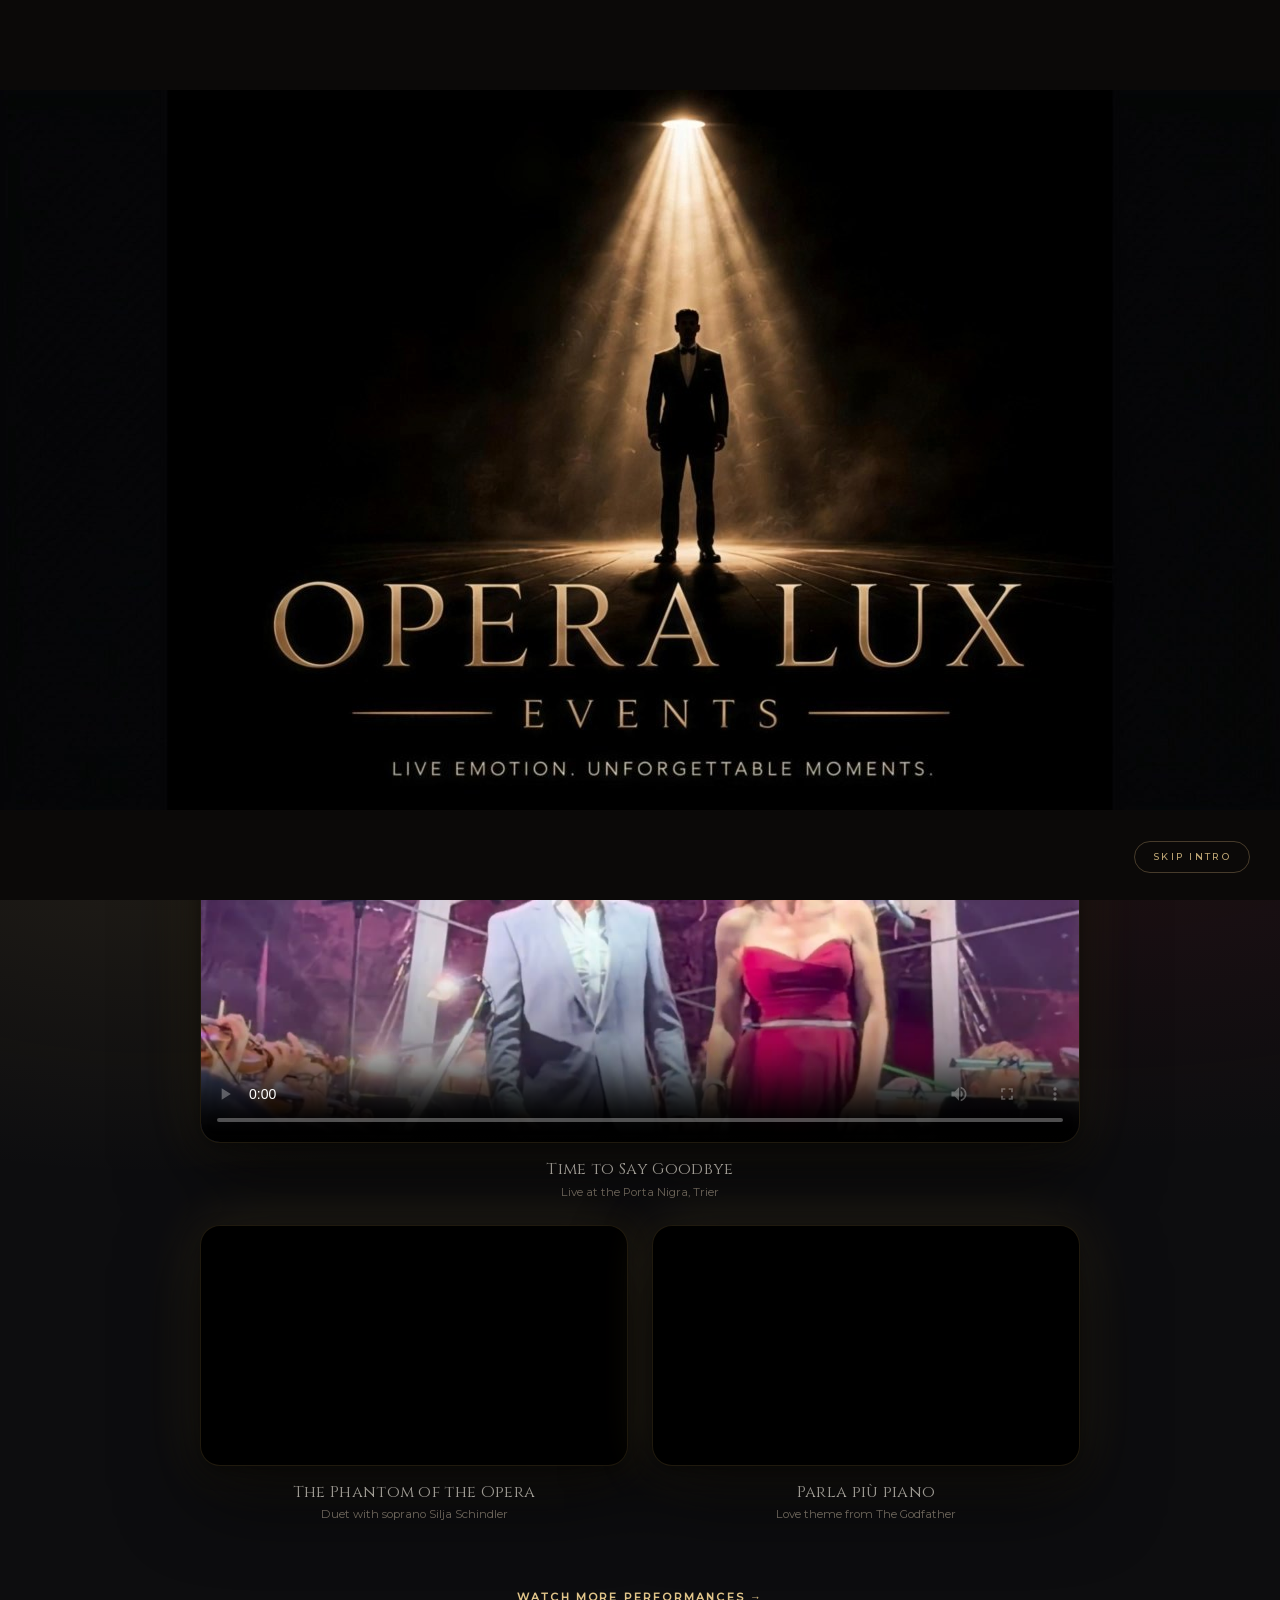
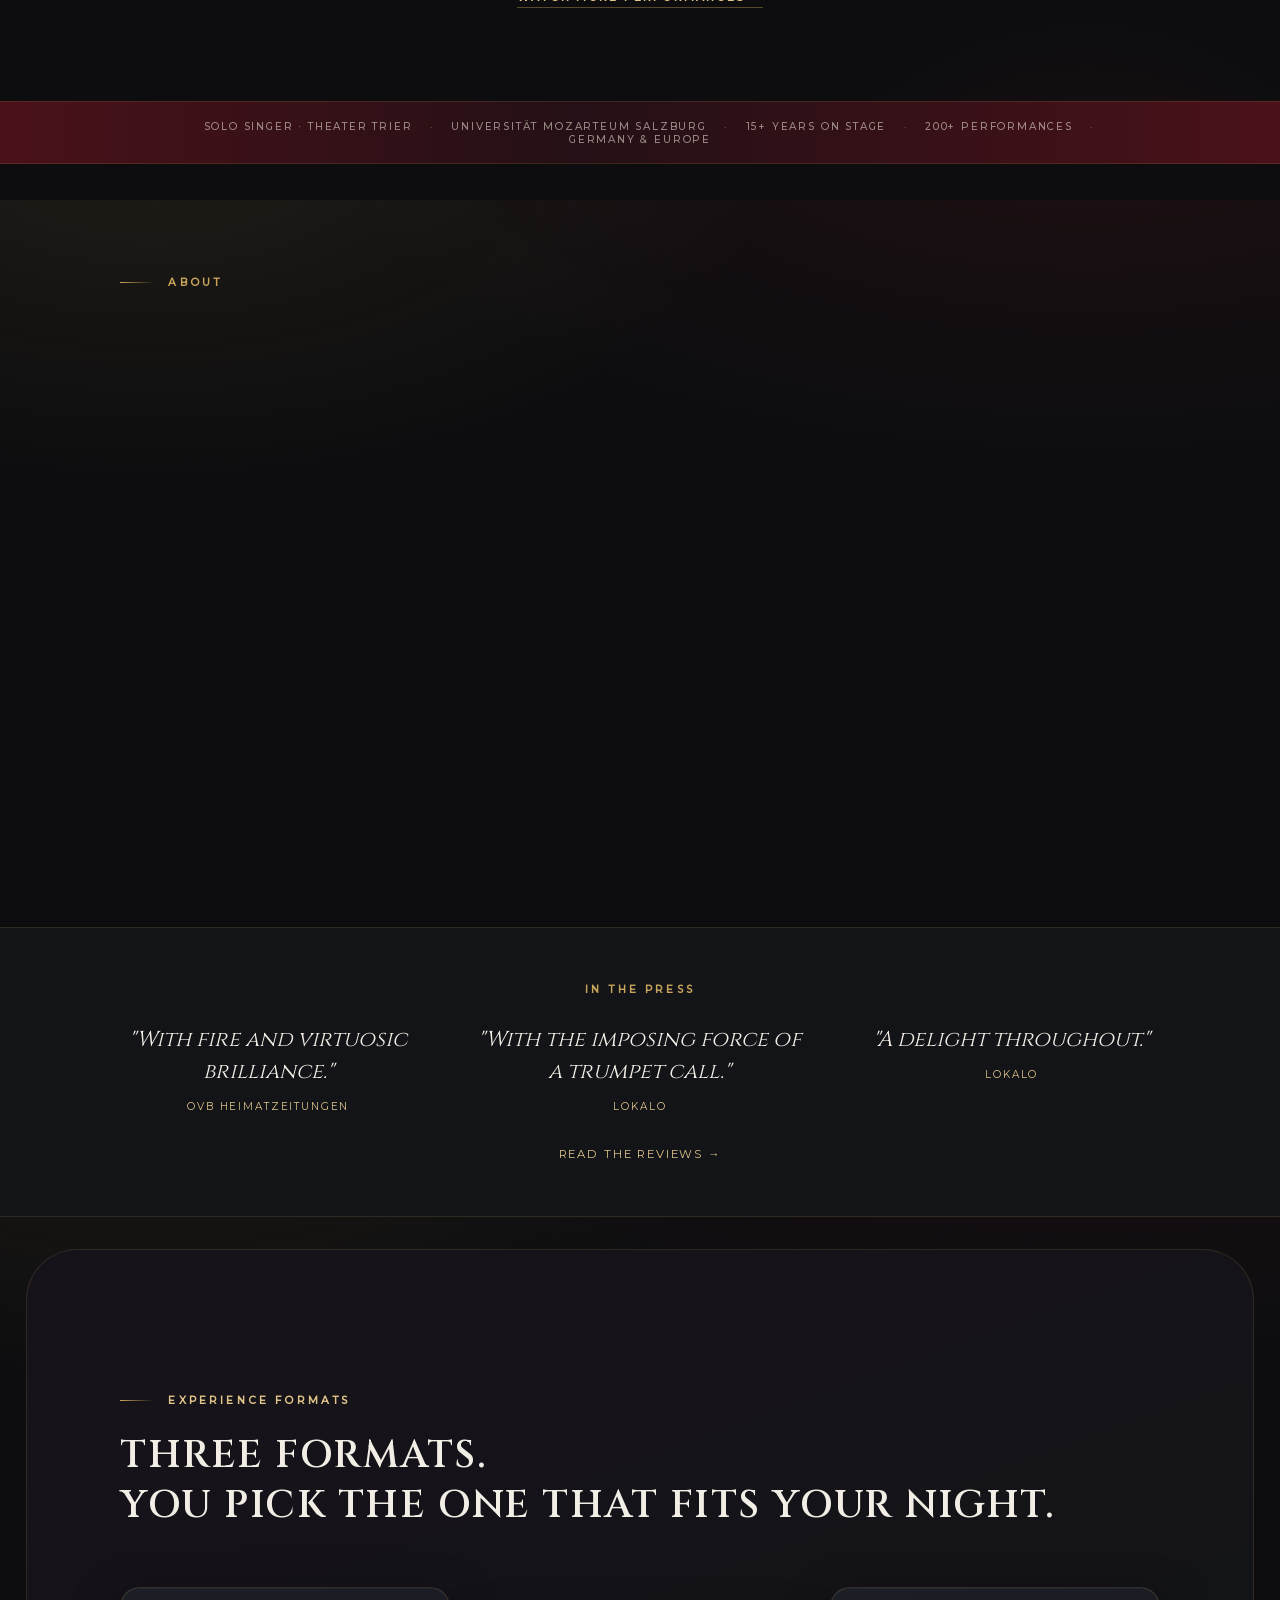
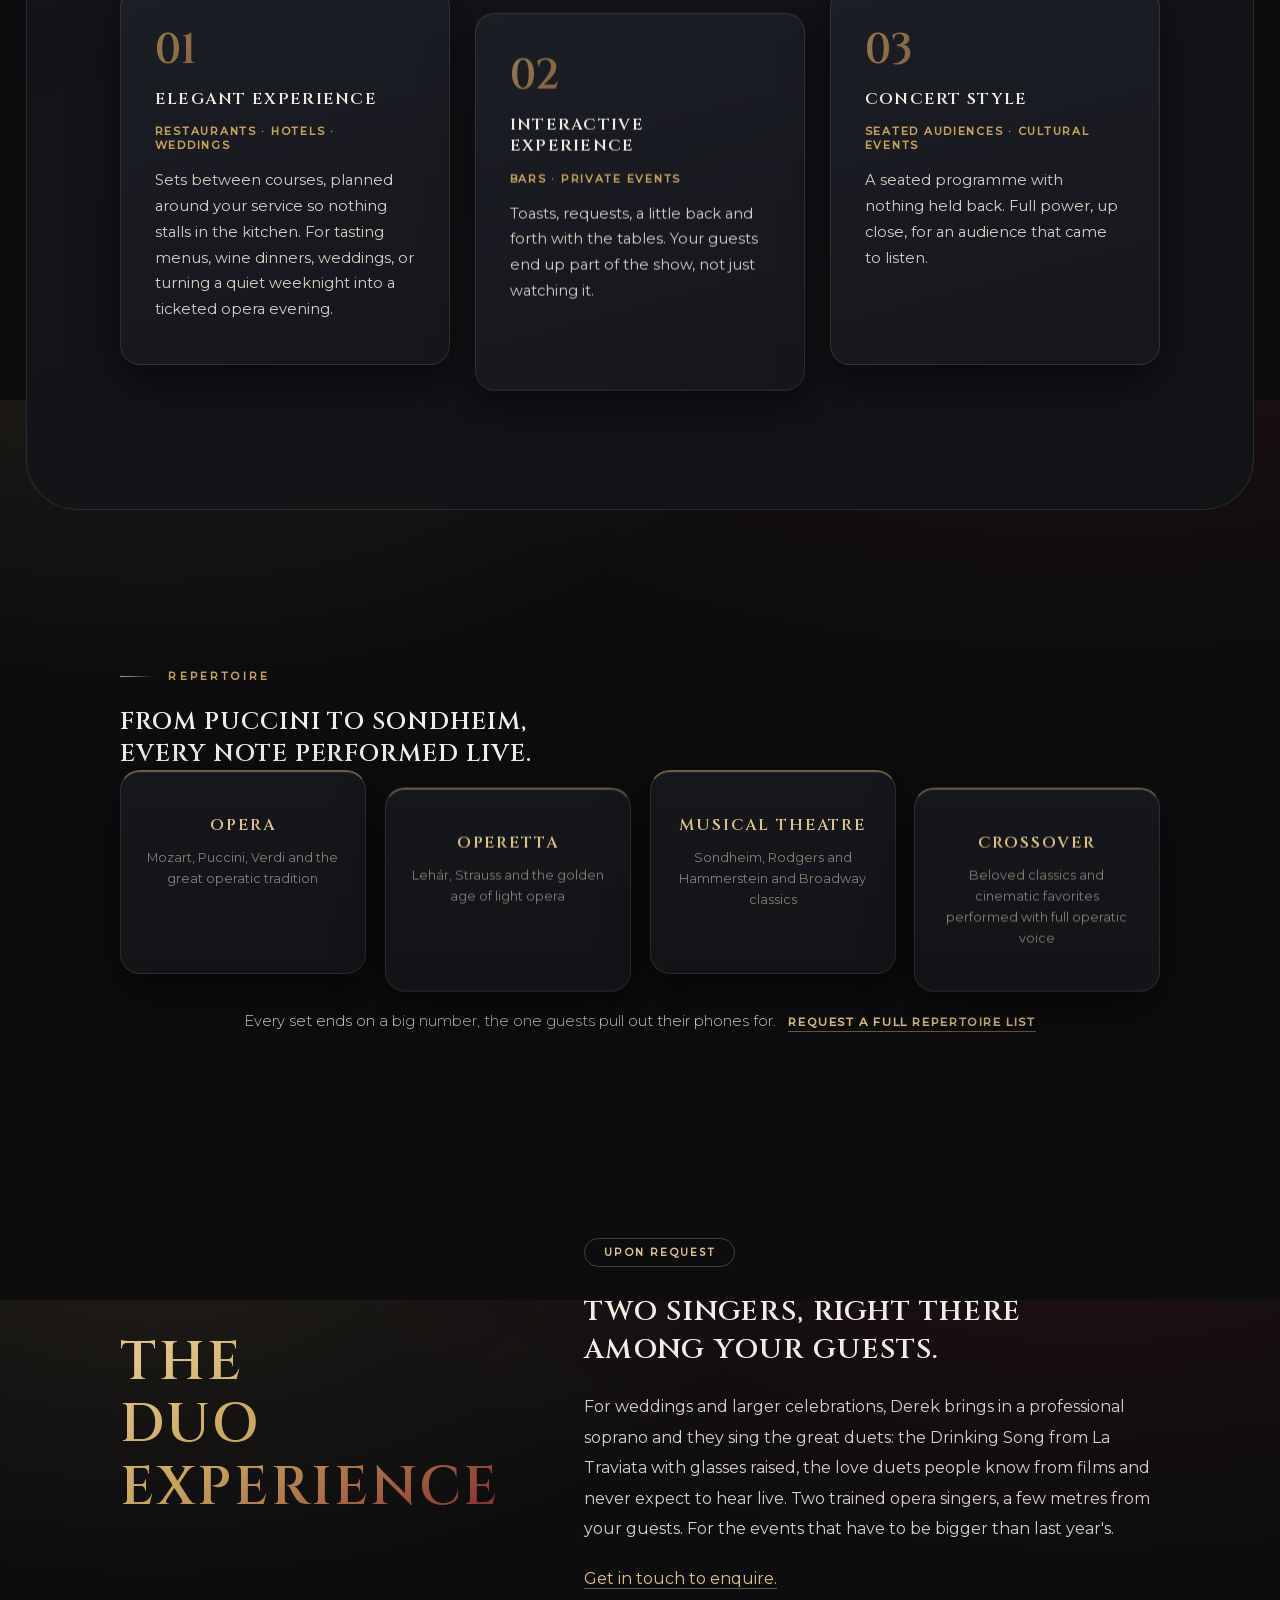
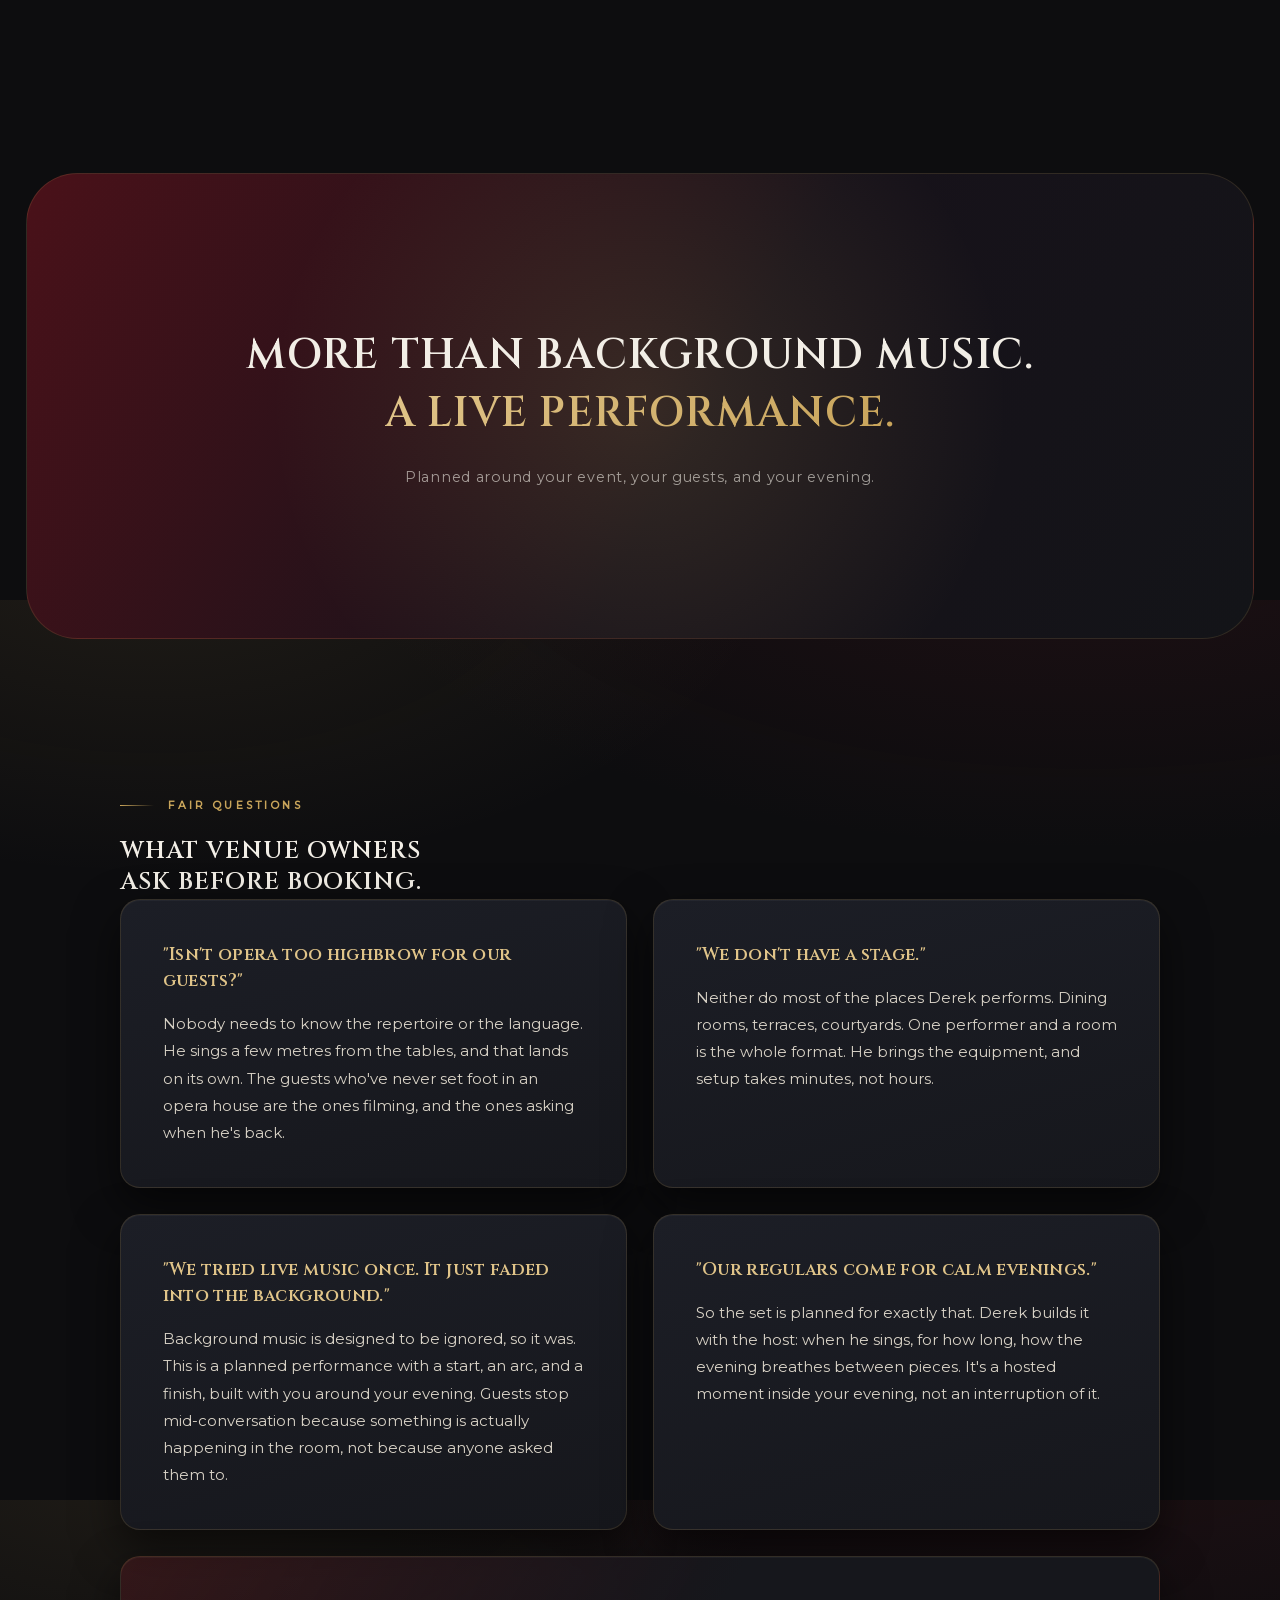
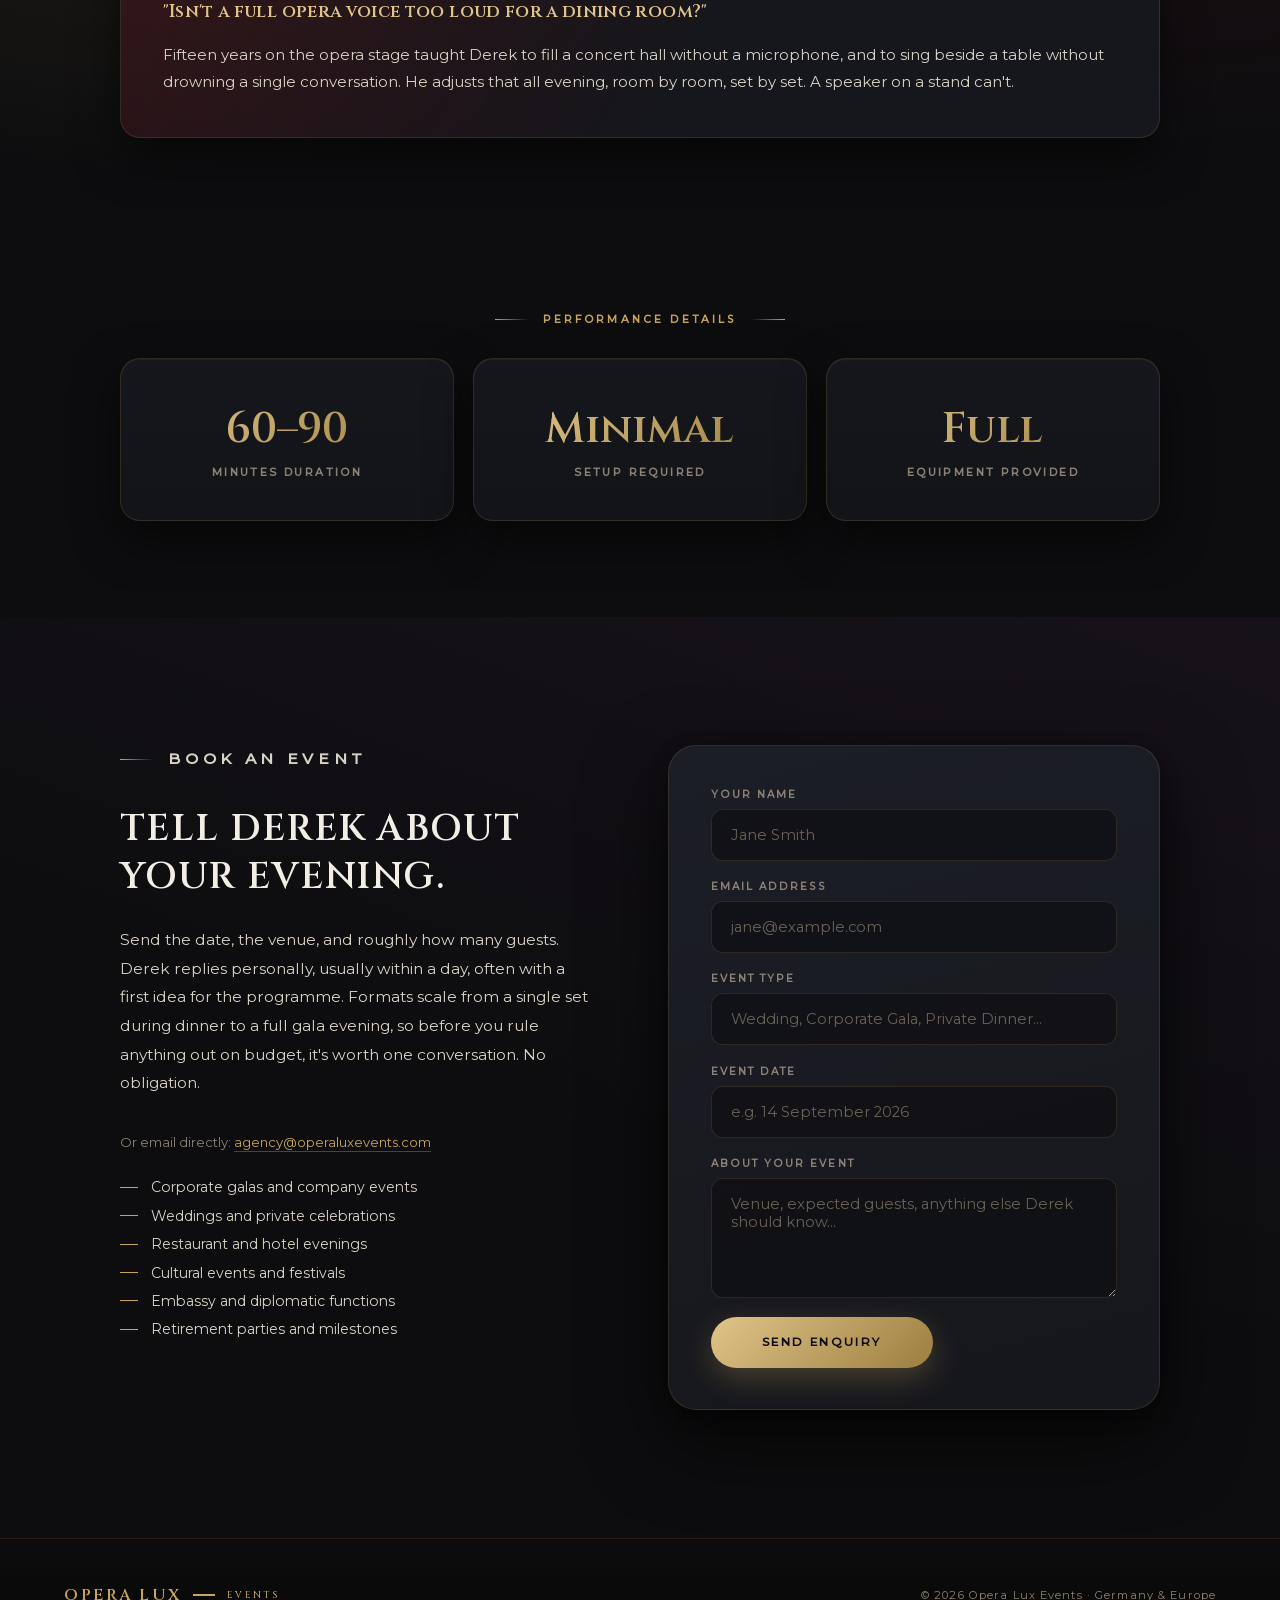
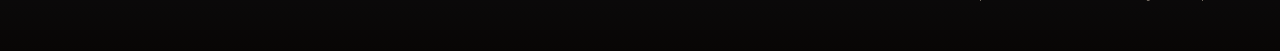
==== commit 6385abc5: "Homepage videos: consistent 16:9 layout, add Phantom duet, poster frame - Replaces mismatched portra" ====
--- a/index.html
+++ b/index.html
@@ -41,22 +41,35 @@
 
     <!-- VIDEOS -->
     <div class="videos-wrap">
-      <div class="video-short">
-        <div class="short-frame">
-          <iframe src="https://www.youtube.com/embed/CkbCOOeT-vc"
-            title="Derek Rue · Opera Lux Events"
-            frameborder="0"
-            allow="accelerometer; autoplay; clipboard-write; encrypted-media; gyroscope; picture-in-picture; web-share"
-            allowfullscreen></iframe>
-        </div>
-        <p class="video-label">Featured Performance</p>
-      </div>
-      <div class="video-main">
-        <div class="main-frame">
-          <video src="videos/opera-lux-porta-nigra.mp4" controls playsinline preload="metadata"></video>
-        </div>
-        <p class="video-label">Time to Say Goodbye · Live at Porta Nigra</p>
-      </div>
+
+      <figure class="v-feature">
+        <div class="v-frame">
+          <video src="videos/opera-lux-porta-nigra.mp4" poster="images/porta-nigra-poster.jpg" controls playsinline preload="metadata"></video>
+        </div>
+        <figcaption class="video-label"><strong>Time to Say Goodbye</strong>Live at the Porta Nigra, Trier</figcaption>
+      </figure>
+
+      <div class="v-row">
+        <figure class="v-item">
+          <div class="v-frame">
+            <iframe src="https://www.youtube-nocookie.com/embed/cOwJhvGLqI4"
+              title="The Phantom of the Opera, duet" loading="lazy" frameborder="0"
+              allow="accelerometer; clipboard-write; encrypted-media; gyroscope; picture-in-picture; web-share"
+              allowfullscreen></iframe>
+          </div>
+          <figcaption class="video-label"><strong>The Phantom of the Opera</strong>Duet with soprano Silja Schindler</figcaption>
+        </figure>
+        <figure class="v-item">
+          <div class="v-frame">
+            <iframe src="https://www.youtube-nocookie.com/embed/CkbCOOeT-vc"
+              title="Parla piu piano" loading="lazy" frameborder="0"
+              allow="accelerometer; clipboard-write; encrypted-media; gyroscope; picture-in-picture; web-share"
+              allowfullscreen></iframe>
+          </div>
+          <figcaption class="video-label"><strong>Parla pi&ugrave; piano</strong>Love theme from The Godfather</figcaption>
+        </figure>
+      </div>
+
     </div>
 
     <div class="videos-more"><a href="gallery.html">Watch more performances →</a></div>
--- a/styles.css
+++ b/styles.css
@@ -326,27 +326,30 @@
 
 /* Videos */
 .videos-wrap {
-  display: flex; gap: 1.6rem; align-items: flex-start;
+  display: flex; flex-direction: column; gap: 1.5rem;
   width: 100%; max-width: 880px; margin: 0 auto 2.5rem;
   opacity: 0; animation: fadeUp 0.8s ease forwards 0.8s;
   position: relative; z-index: 1;
 }
-.video-short { flex: 0 0 240px; transform: rotate(-1.6deg); }
-.video-main { flex: 1; transform: rotate(0.6deg); }
-.short-frame, .main-frame {
-  position: relative; border-radius: var(--r); overflow: hidden;
+.v-feature, .v-item { margin: 0; }
+.v-row { display: grid; grid-template-columns: 1fr 1fr; gap: 1.5rem; }
+.v-frame {
+  position: relative; aspect-ratio: 16 / 9; background: #000;
+  border-radius: var(--r); overflow: hidden;
   border: 1px solid var(--line);
   box-shadow: var(--shadow-float), var(--glow-gold);
-  background: #000;
-}
-.short-frame { padding-top: 177.78%; }
-.main-frame { padding-top: 56.25%; }
-.short-frame iframe, .main-frame iframe, .main-frame video {
-  position: absolute; top: 0; left: 0; width: 100%; height: 100%; border: none; object-fit: cover;
+}
+.v-frame iframe, .v-frame video {
+  position: absolute; inset: 0; width: 100%; height: 100%; border: none; object-fit: cover;
 }
 .video-label {
-  font-size: 0.62rem; letter-spacing: 0.22em; text-transform: uppercase;
-  color: var(--muted); text-align: center; margin-top: 0.9rem;
+  font-size: 0.72rem; color: var(--muted); text-align: center;
+  margin-top: 0.85rem; line-height: 1.5; letter-spacing: 0;
+  text-transform: none;
+}
+.video-label strong {
+  display: block; font-family: var(--serif); font-weight: 400;
+  font-size: 1.02rem; color: var(--ink); letter-spacing: 0.02em; margin-bottom: 0.15rem;
 }
 .videos-more { margin-top: 1.4rem; opacity: 0; animation: fadeUp 0.8s ease forwards 1s; position: relative; z-index: 1; }
 .videos-more a {
@@ -765,6 +768,21 @@
 .press-work { font-size: 0.74rem; color: var(--muted); margin-top: 0.35rem; }
 .press-tr { font-style: italic; letter-spacing: 0; text-transform: none; color: var(--muted); opacity: 0.8; }
 
+/* ---------- Video grid (gallery) ---------- */
+.vidgrid { display: grid; grid-template-columns: repeat(2, 1fr); gap: 1.8rem 1.6rem; }
+.vidcard { margin: 0; }
+.vidframe {
+  position: relative; aspect-ratio: 16 / 9; background: #000;
+  border-radius: 14px; overflow: hidden; border: 1px solid var(--line);
+}
+.vidframe iframe, .vidframe video { position: absolute; inset: 0; width: 100%; height: 100%; border: none; }
+.vidcap { margin-top: 0.8rem; font-size: 0.82rem; color: var(--muted); line-height: 1.5; }
+.vidcap strong {
+  display: block; font-family: var(--serif); font-weight: 400;
+  font-size: 1.08rem; color: var(--ink); margin-bottom: 0.2rem; letter-spacing: 0.02em;
+}
+@media (max-width: 760px) { .vidgrid { grid-template-columns: 1fr; } }
+
 /* ---------- Homepage compact press strip ---------- */
 .pressbar { background: var(--bg2); border-top: 1px solid var(--line); border-bottom: 1px solid var(--line); padding: 3.4rem 2rem; }
 .pressbar-inner { max-width: 1080px; margin: 0 auto; text-align: center; }
@@ -959,10 +977,7 @@
   .brand-lockup .bl-sub { font-size: 0.54rem; letter-spacing: 0.26em; }
   .nav-cta { padding: 0.55rem 1.05rem; font-size: 0.6rem; white-space: nowrap; }
   .hero { padding: 9rem 1.5rem 5rem; }
-  .videos-wrap { flex-direction: column; }
-  .video-short { flex: 0 0 auto; width: 100%; transform: none; }
-  .video-main { transform: none; }
-  .short-frame { padding-top: 56.25%; }
+  .v-row { grid-template-columns: 1fr; }
   .cred-inner span { padding: 0 0.5rem; }
   .about-grid, .bio-grid, .duo-inner, .contact-inner, .now-inner,
   .training-grid, .voice-grid { grid-template-columns: 1fr; gap: 2.6rem; }
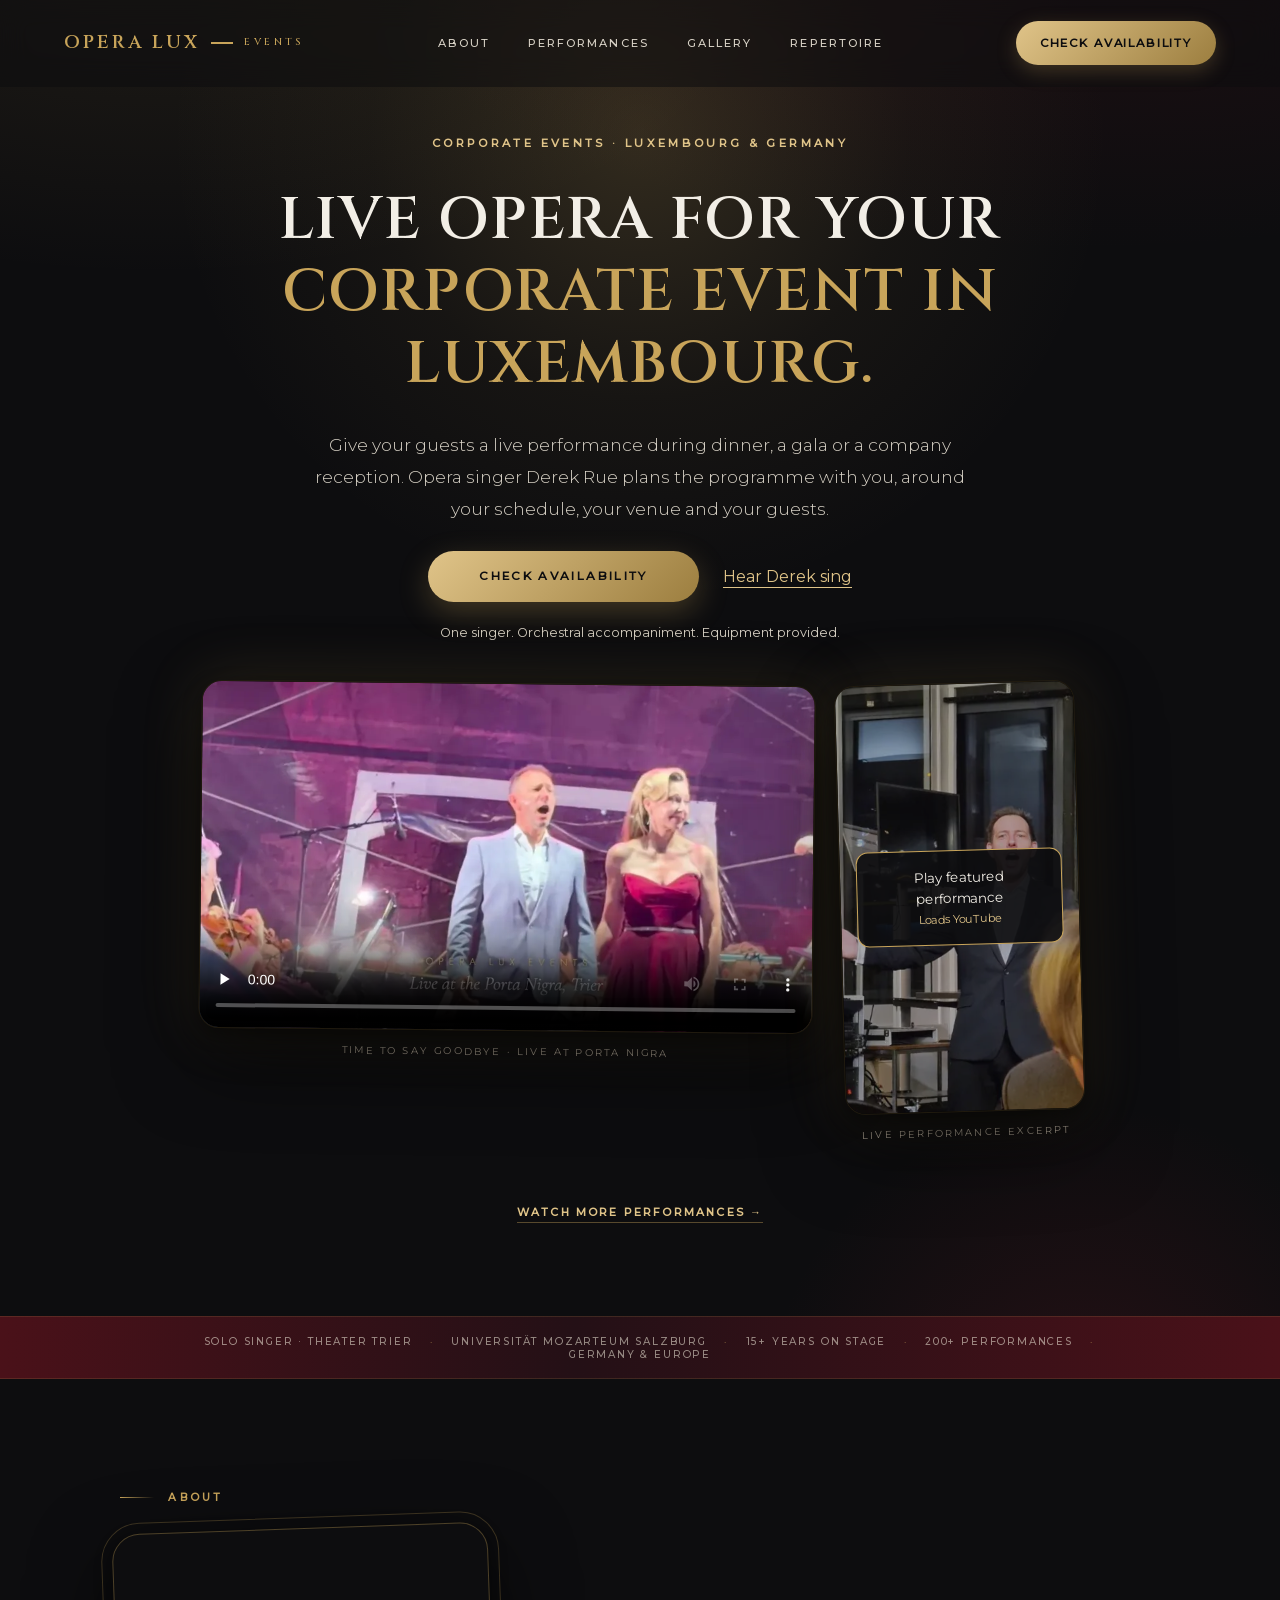
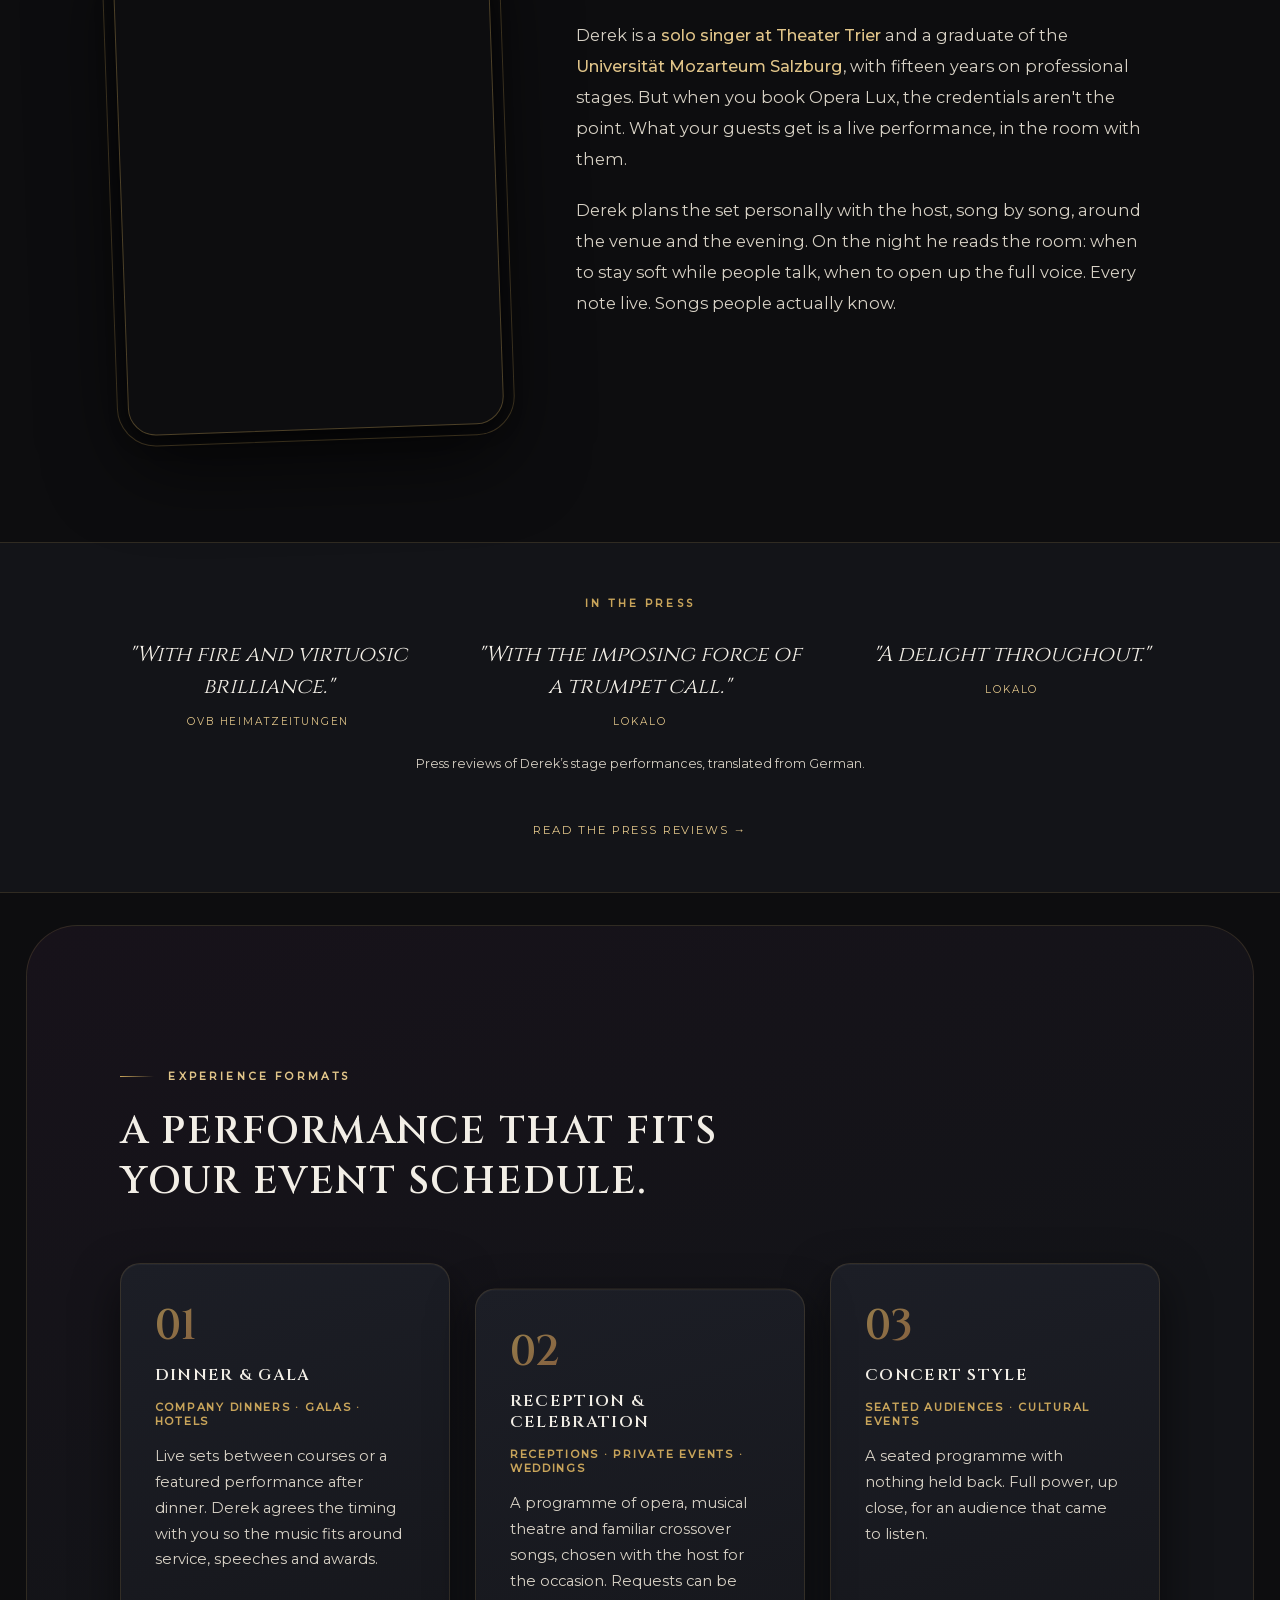
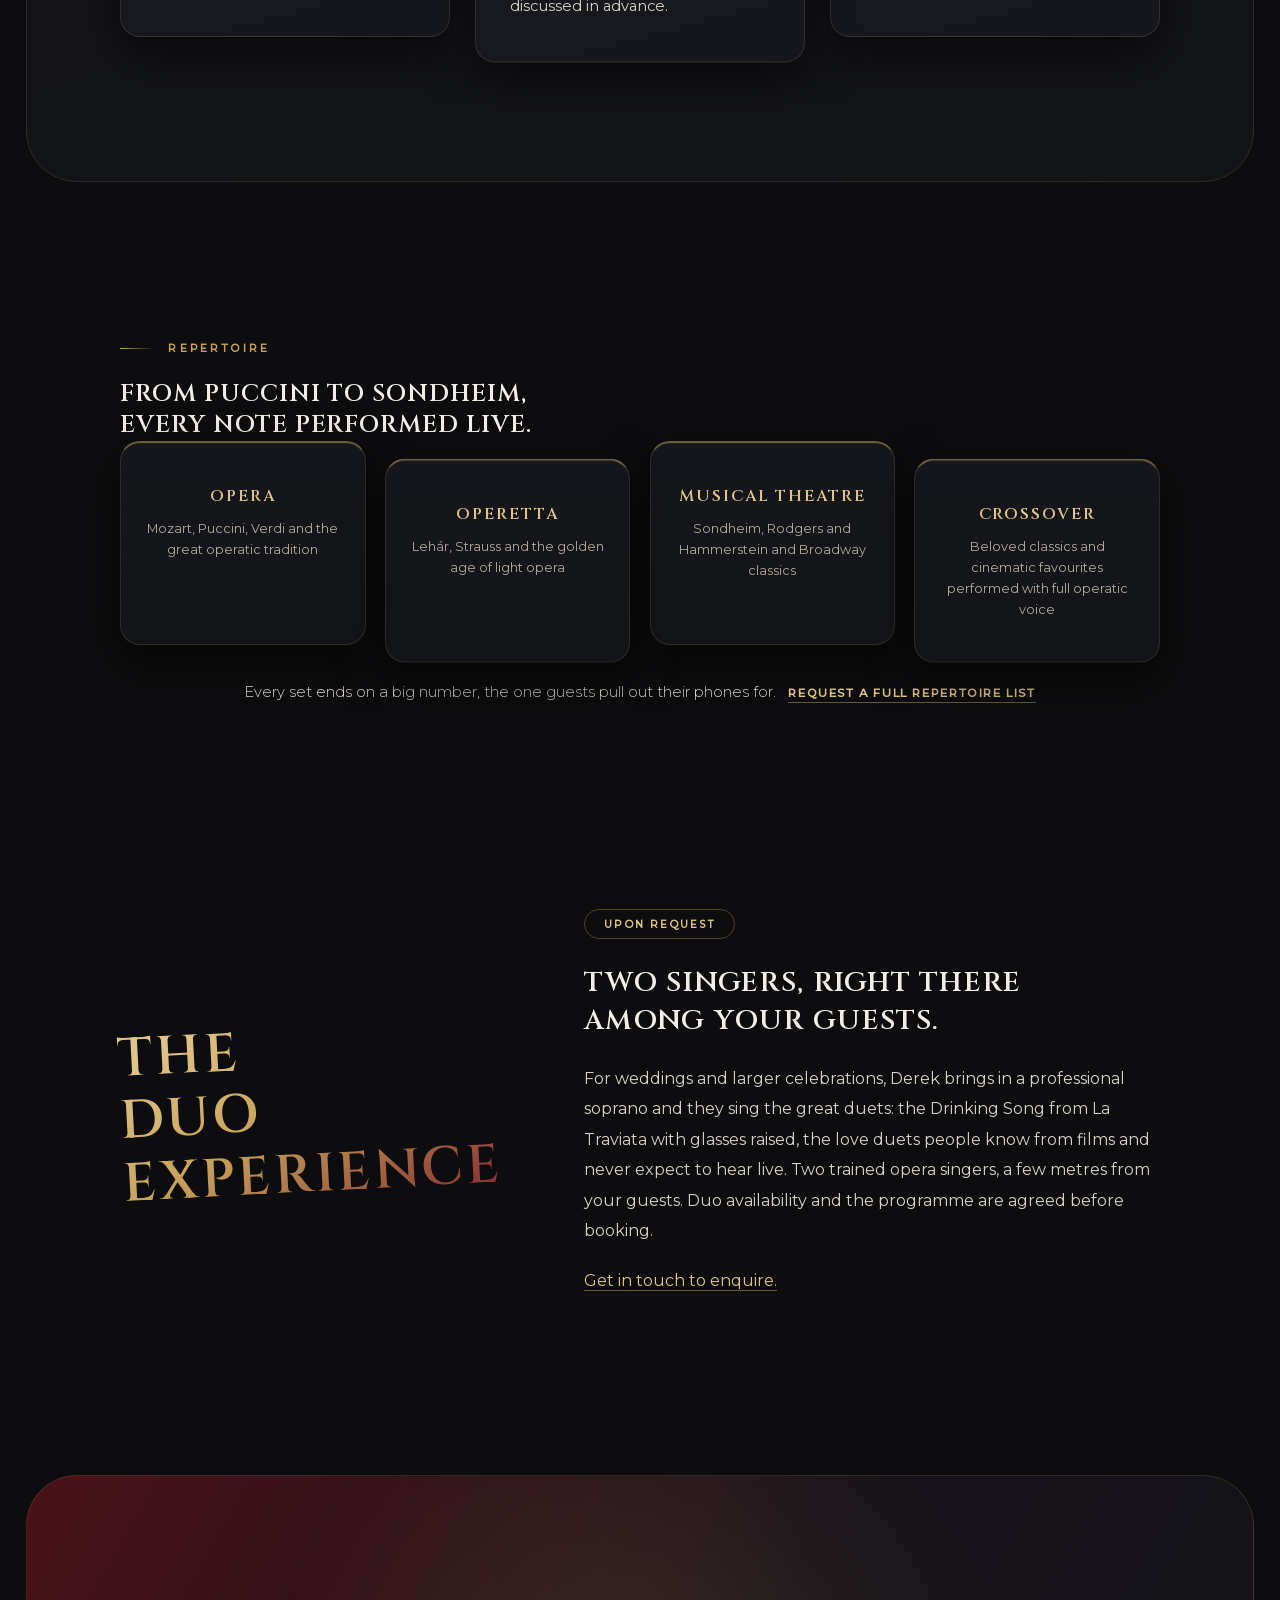
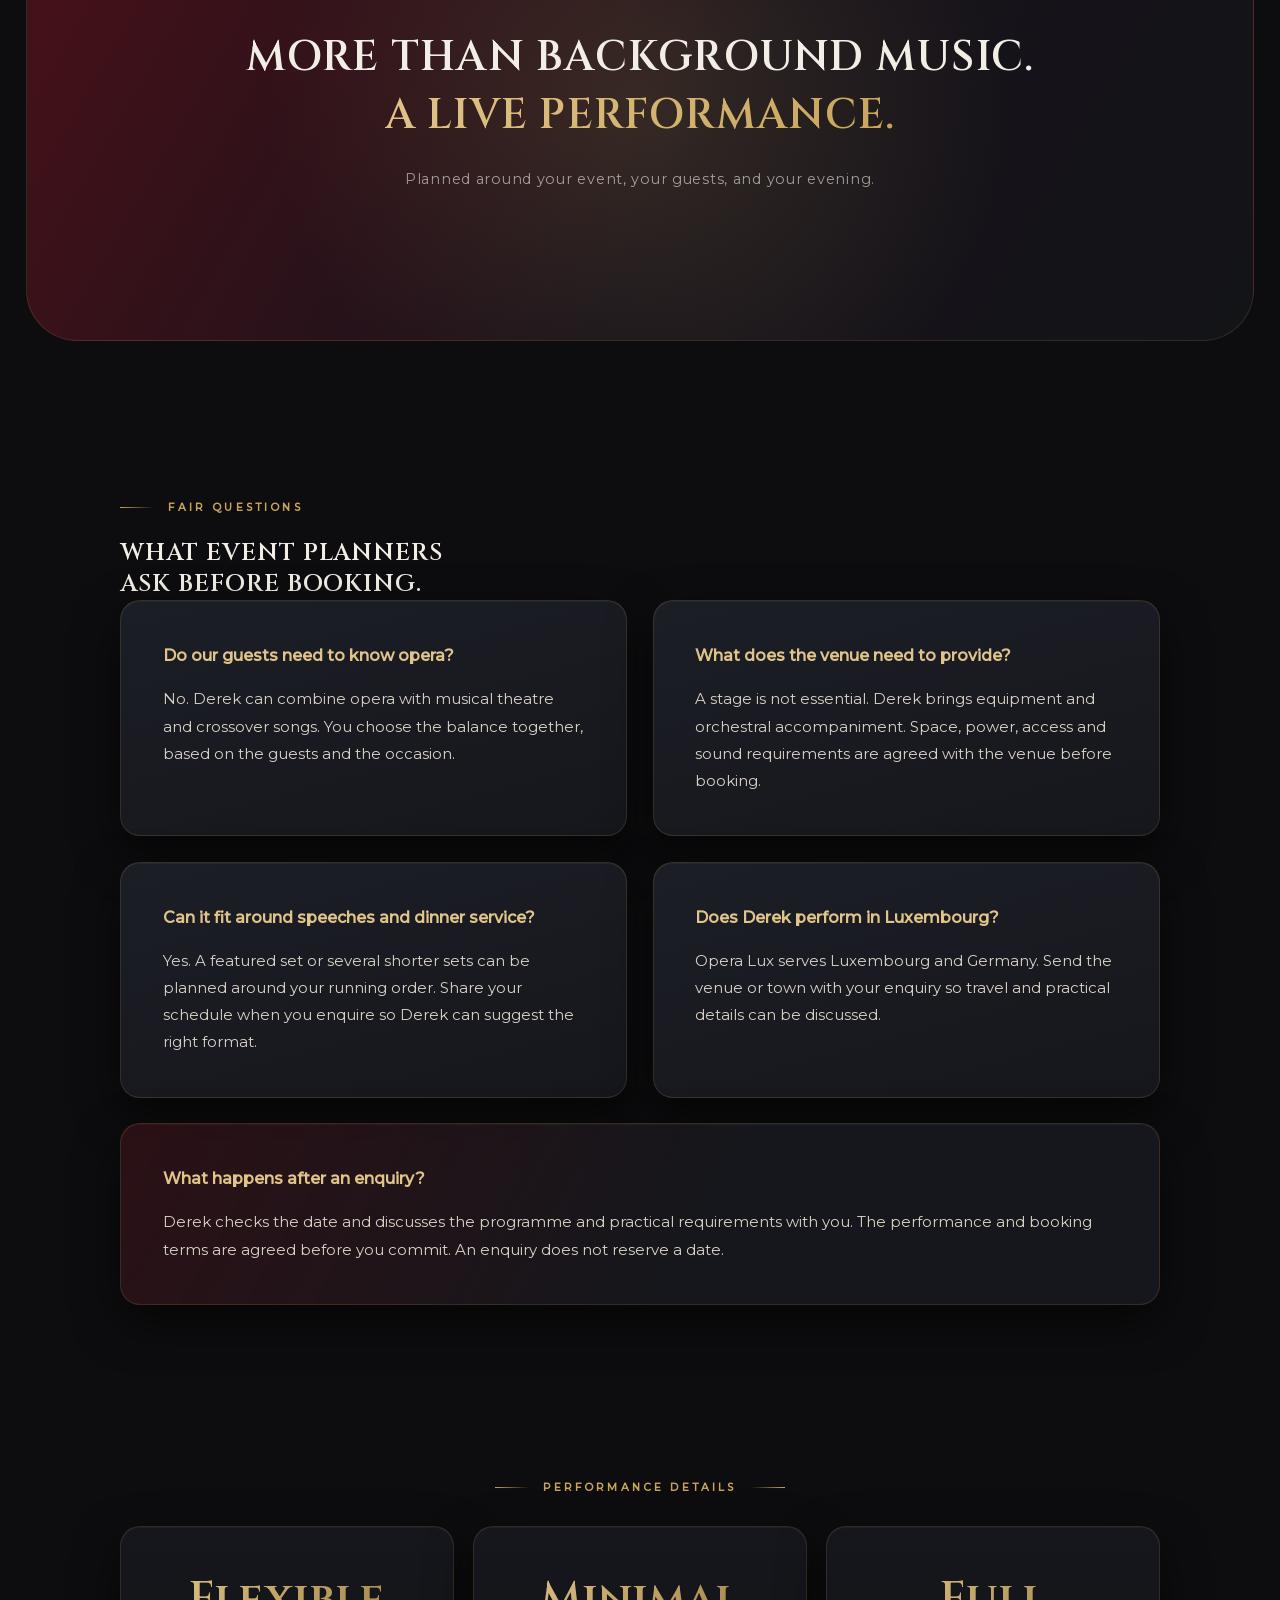
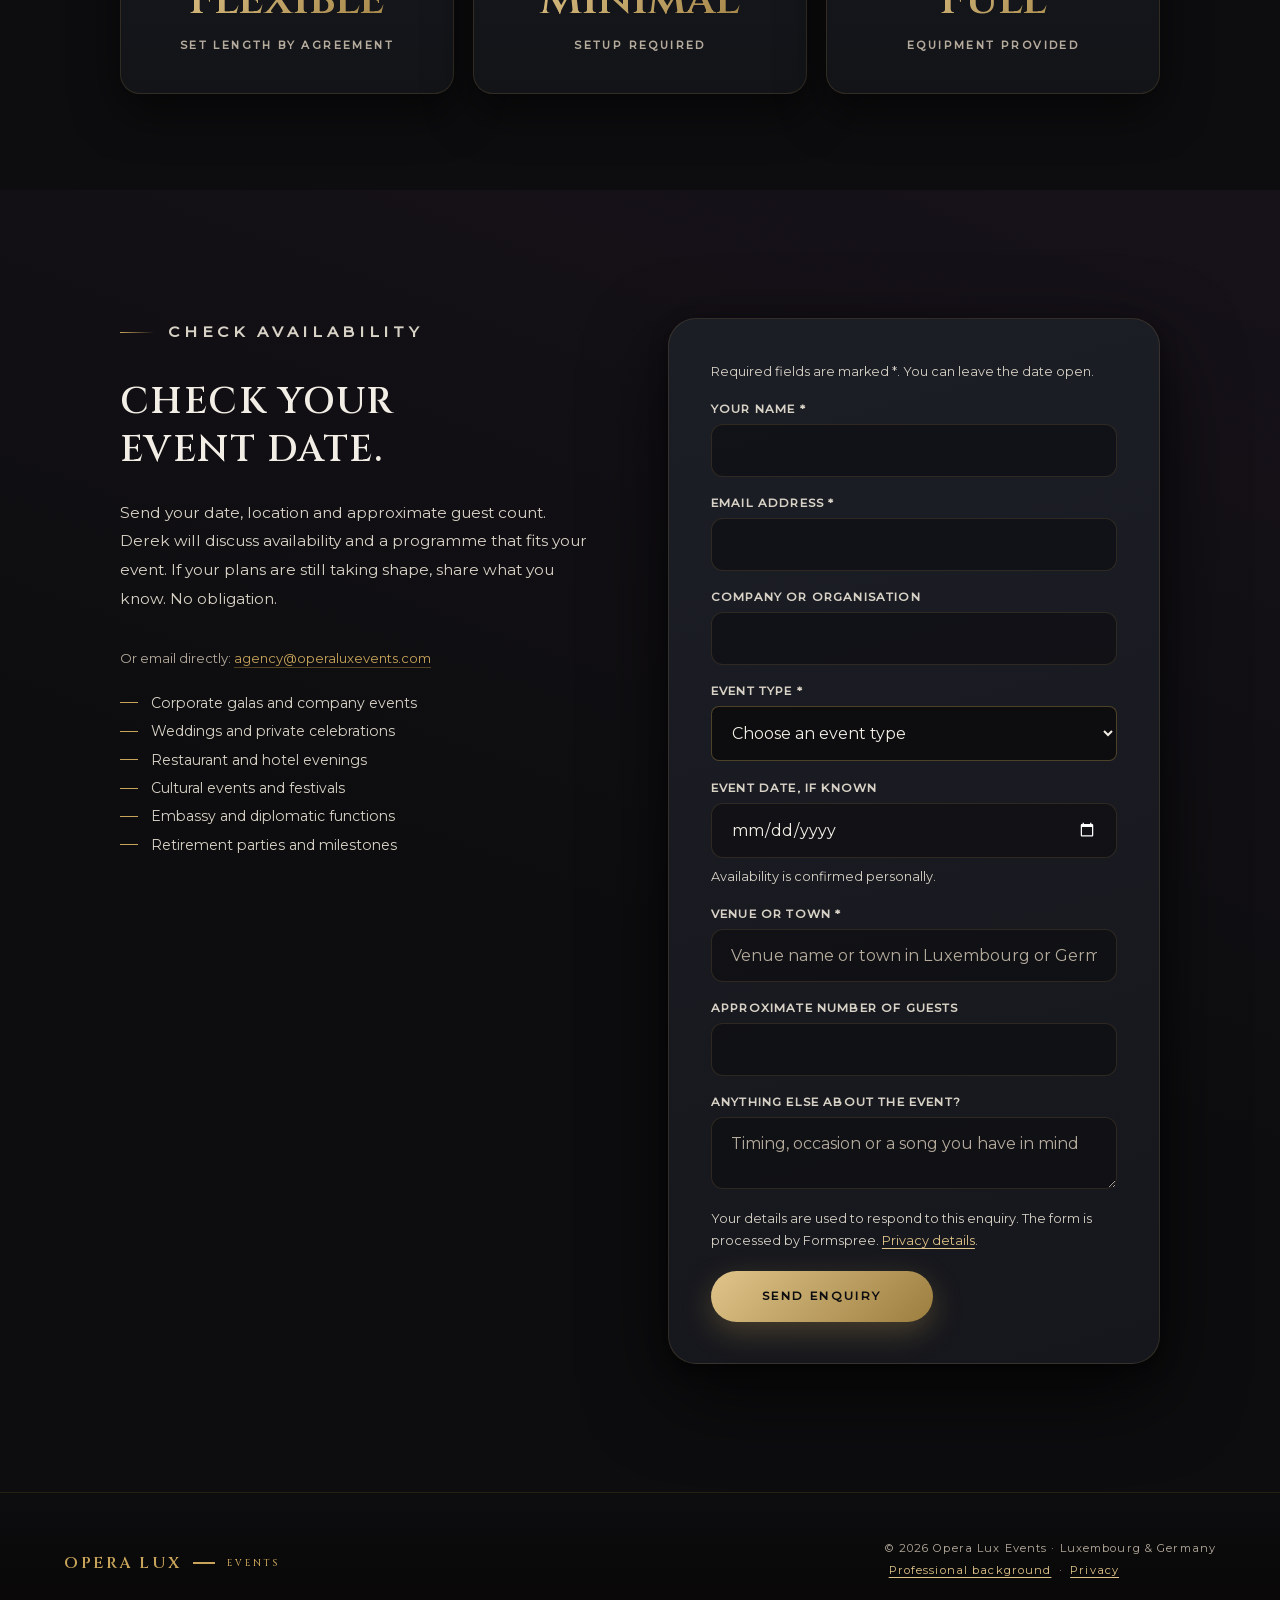
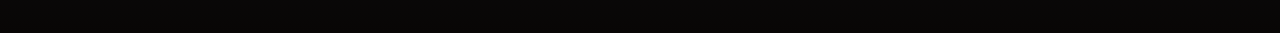
==== commit 3d4d7c17: "Optimise corporate event discovery, media, accessibility and enquiries" ====
--- a/index.html
+++ b/index.html
@@ -1,75 +1,78 @@
 <!DOCTYPE html>
 <html lang="en">
 <head>
+  <script>document.documentElement.classList.add('js');</script>
   <meta charset="UTF-8" />
   <meta name="viewport" content="width=device-width, initial-scale=1.0"/>
-  <title>Opera Lux Events</title>
+  <title>Live Opera for Corporate Events in Luxembourg | Opera Lux</title>
+  <meta name="description" content="Book live opera for your corporate event, gala or reception in Luxembourg. Derek Rue plans the programme with you. Check availability for your date." />
+  <meta name="theme-color" content="#0D0D0F" />
+  <link rel="canonical" href="https://operaluxevents.com/" />
+  <meta property="og:type" content="website" />
+  <meta property="og:site_name" content="Opera Lux Events" />
+  <meta property="og:locale" content="en_GB" />
+  <meta property="og:title" content="Live Opera for Corporate Events in Luxembourg | Opera Lux" />
+  <meta property="og:description" content="Book live opera for your corporate event, gala or reception in Luxembourg. Derek Rue plans the programme with you. Check availability for your date." />
+  <meta property="og:url" content="https://operaluxevents.com/" />
+  <meta property="og:image" content="https://operaluxevents.com/brand/social-card.jpg" />
+  <meta property="og:image:width" content="1200" />
+  <meta property="og:image:height" content="630" />
+  <meta property="og:image:alt" content="Opera Lux Events: live opera for events in Luxembourg and Germany. Derek Rue performing live." />
+  <meta name="twitter:card" content="summary_large_image" />
+  <meta name="twitter:title" content="Live Opera for Corporate Events in Luxembourg | Opera Lux" />
+  <meta name="twitter:description" content="Book live opera for your corporate event, gala or reception in Luxembourg. Derek Rue plans the programme with you. Check availability for your date." />
+  <meta name="twitter:image" content="https://operaluxevents.com/brand/social-card.jpg" />
+  <script type="application/ld+json">{"@context": "https://schema.org", "@graph": [{"@type": ["PerformingGroup", "LocalBusiness"], "@id": "https://operaluxevents.com/#organisation", "name": "Opera Lux Events", "url": "https://operaluxevents.com/", "email": "agency@operaluxevents.com", "description": "Live opera, operetta, musical theatre and crossover for corporate events, galas and private celebrations.", "image": "https://operaluxevents.com/brand/social-card.jpg", "areaServed": [{"@type": "Country", "name": "Luxembourg"}, {"@type": "Country", "name": "Germany"}], "founder": {"@id": "https://operaluxevents.com/#derek-rue"}, "sameAs": ["https://www.instagram.com/operaluxevents/"], "hasOfferCatalog": {"@type": "OfferCatalog", "name": "Live performances for events", "itemListElement": [{"@type": "Offer", "url": "https://operaluxevents.com/#contact", "itemOffered": {"@type": "Service", "name": "Corporate gala and reception performance", "serviceType": "Live musical performance", "provider": {"@id": "https://operaluxevents.com/#organisation"}}}, {"@type": "Offer", "url": "https://operaluxevents.com/#contact", "itemOffered": {"@type": "Service", "name": "Restaurant, hotel and wedding performance", "serviceType": "Live musical performance", "provider": {"@id": "https://operaluxevents.com/#organisation"}}}, {"@type": "Offer", "url": "https://operaluxevents.com/#contact", "itemOffered": {"@type": "Service", "name": "Concert programme", "serviceType": "Live musical performance", "provider": {"@id": "https://operaluxevents.com/#organisation"}}}, {"@type": "Offer", "url": "https://operaluxevents.com/#contact", "itemOffered": {"@type": "Service", "name": "Duo performance upon request", "serviceType": "Live musical performance", "provider": {"@id": "https://operaluxevents.com/#organisation"}}}]}}, {"@type": "Person", "@id": "https://operaluxevents.com/#derek-rue", "name": "Derek Rue", "jobTitle": "Opera singer", "url": "https://operaluxevents.com/about.html"}, {"@type": "WebPage", "@id": "https://operaluxevents.com/#webpage", "url": "https://operaluxevents.com/", "name": "Live Opera for Corporate Events in Luxembourg | Opera Lux", "description": "Book live opera for your corporate event, gala or reception in Luxembourg. Derek Rue plans the programme with you. Check availability for your date.", "inLanguage": "en", "about": {"@id": "https://operaluxevents.com/#organisation"}}]}</script>
   <link rel="icon" type="image/png" href="brand/favicon-512.png"/>
   <link rel="apple-touch-icon" href="brand/favicon-512.png"/>
   <link rel="preload" as="font" type="font/woff2" href="fonts/cinzel-600.woff2" crossorigin/>
   <link rel="preload" as="font" type="font/woff2" href="fonts/montserrat-400.woff2" crossorigin/>
+  <link rel="preload" as="image" href="images/performance-poster.webp" fetchpriority="high" />
   <link rel="stylesheet" href="styles.css"/>
 </head>
 <body>
-
-  <!-- CINEMATIC INTRO (plays once on load, no sound) -->
-  <div class="brand-intro" id="brandIntro" role="dialog" aria-label="Opera Lux Events intro">
-    <video class="brand-intro-video" id="brandIntroVideo" muted playsinline preload="auto" poster="brand/hero-loop-poster.jpg">
-      <source src="brand/hero-loop.mp4" type="video/mp4" />
-    </video>
-    <div class="brand-intro-vignette" aria-hidden="true"></div>
-    <button class="brand-intro-skip" id="brandIntroSkip" type="button">Skip intro</button>
-  </div>
-
-  <nav>
-    <a class="nav-logo brand-lockup" href="index.html" aria-label="Opera Lux Events"><span class="bl-main">Opera Lux</span><span class="bl-rule" aria-hidden="true"></span><span class="bl-sub">Events</span></a>
-    <div class="nav-links">
+  <a class="skip-link" href="#main">Skip to content</a>
+
+  <nav aria-label="Main navigation">
+    <a class="nav-logo brand-lockup" href="index.html" aria-label="Opera Lux Events"><span class="bl-main">Opera Lux</span><span class="bl-rule" aria-hidden="true"></span> <span class="bl-sub">Events</span></a>
+    <button class="menu-toggle" type="button" aria-expanded="false" aria-controls="navLinks">Menu</button>
+    <div class="nav-links" id="navLinks">
       <a href="about.html">About</a>
       <a href="performances.html">Performances</a>
       <a href="gallery.html">Gallery</a>
       <a href="repertoire.html">Repertoire</a>
 
     </div>
-    <a class="nav-cta" href="#contact">Book an Event</a>
+    <a class="nav-cta" href="#contact"><span class="cta-wide">Check availability</span><span class="cta-short">Check date</span></a>
   </nav>
+
+  <main id="main">
 
   <!-- HERO -->
   <section class="hero" id="pitch">
-    <p class="hero-tag">Derek Rue · Solo Singer, Theater Trier · Germany &amp; Europe</p>
-    <h1>Live opera for your<br><em>restaurant, hotel, or gala.</em></h1>
-    <p class="hero-sub">Derek Rue performs live at private dinners, corporate events, weddings, and embassy receptions across Germany and Luxembourg. Fifteen years on professional opera stages, now a few metres from your guests. Every note live.</p>
-
+    <p class="hero-tag">Corporate events · Luxembourg &amp; Germany</p>
+    <h1>Live opera for your<br><em>corporate event in Luxembourg.</em></h1>
+    <p class="hero-sub">Give your guests a live performance during dinner, a gala or a company reception. Opera singer Derek Rue plans the programme with you, around your schedule, your venue and your guests.</p>
+
+    <div class="hero-actions"><a href="#contact" class="btn">Check availability</a><a class="hero-watch" href="#watch">Hear Derek sing</a></div>
+    <p class="hero-assurance">One singer. Orchestral accompaniment. Equipment provided.</p>
     <!-- VIDEOS -->
-    <div class="videos-wrap">
-
-      <figure class="v-feature">
-        <div class="v-frame">
-          <video src="videos/opera-lux-porta-nigra.mp4" poster="images/porta-nigra-poster.jpg" controls playsinline preload="metadata"></video>
-        </div>
-        <figcaption class="video-label"><strong>Time to Say Goodbye</strong>Live at the Porta Nigra, Trier</figcaption>
-      </figure>
-
-      <div class="v-row">
-        <figure class="v-item">
-          <div class="v-frame">
-            <iframe src="https://www.youtube-nocookie.com/embed/cOwJhvGLqI4"
-              title="The Phantom of the Opera, duet" loading="lazy" frameborder="0"
-              allow="accelerometer; clipboard-write; encrypted-media; gyroscope; picture-in-picture; web-share"
-              allowfullscreen></iframe>
-          </div>
-          <figcaption class="video-label"><strong>The Phantom of the Opera</strong>Duet with soprano Silja Schindler</figcaption>
-        </figure>
-        <figure class="v-item">
-          <div class="v-frame">
-            <iframe src="https://www.youtube-nocookie.com/embed/CkbCOOeT-vc"
-              title="Parla piu piano" loading="lazy" frameborder="0"
-              allow="accelerometer; clipboard-write; encrypted-media; gyroscope; picture-in-picture; web-share"
-              allowfullscreen></iframe>
-          </div>
-          <figcaption class="video-label"><strong>Parla pi&ugrave; piano</strong>Love theme from The Godfather</figcaption>
-        </figure>
-      </div>
-
+    <div class="videos-wrap" id="watch">
+      <div class="video-short">
+        <div class="short-frame">
+          <a class="video-facade" data-youtube="CkbCOOeT-vc" href="https://www.youtube.com/watch?v=CkbCOOeT-vc" aria-label="Watch Derek Rue's featured performance on YouTube">
+            <img src="images/optimised/concert-640.webp" srcset="images/optimised/concert-400.webp 400w, images/optimised/concert-640.webp 640w" sizes="(max-width: 768px) calc(100vw - 48px), 240px" alt="" width="640" height="853" loading="lazy" decoding="async" />
+            <span>Play featured performance <small>Loads YouTube</small></span>
+          </a>
+        </div>
+        <p class="video-label">Live performance excerpt</p>
+      </div>
+      <div class="video-main">
+        <div class="main-frame">
+          <video src="videos/opera-lux-porta-nigra.mp4" controls playsinline preload="none" poster="images/performance-poster.webp" aria-label="Derek Rue sings Time to Say Goodbye live at Porta Nigra, with accompaniment"></video>
+        </div>
+        <p class="video-label">Time to Say Goodbye · Live at Porta Nigra</p>
+      </div>
     </div>
 
     <div class="videos-more"><a href="gallery.html">Watch more performances →</a></div>
@@ -96,7 +99,7 @@
       <p class="section-label">About</p>
       <div class="about-grid">
         <div class="about-photo">
-          <img src="images/derek-sweater.jpg" alt="Derek Rue, opera singer" />
+          <picture><source type="image/webp" srcset="images/optimised/derek-sweater-400.webp 400w, images/optimised/derek-sweater-640.webp 640w, images/optimised/derek-sweater-800.webp 800w" sizes="(max-width: 768px) calc(100vw - 48px), (max-width: 1200px) 45vw, 620px" /><img src="images/optimised/derek-sweater.jpg" alt="Derek Rue, opera singer" width="800" height="800" loading="lazy" decoding="async" /></picture>
         </div>
         <div class="about-text">
           <p>Derek is a <strong>solo singer at Theater Trier</strong> and a graduate of the <strong>Universität Mozarteum Salzburg</strong>, with fifteen years on professional stages. But when you book Opera Lux, the credentials aren't the point. What your guests get is a live performance, in the room with them.</p>
@@ -115,7 +118,8 @@
         <blockquote class="pressbar-q">"With the imposing force of a trumpet call."<cite>Lokalo</cite></blockquote>
         <blockquote class="pressbar-q">"A delight throughout."<cite>Lokalo</cite></blockquote>
       </div>
-      <a class="pressbar-link" href="performances.html">Read the reviews &rarr;</a>
+      <p class="press-note">Press reviews of Derek’s stage performances, translated from German.</p>
+      <a class="pressbar-link" href="performances.html">Read the press reviews &rarr;</a>
     </div>
   </section>
 
@@ -123,19 +127,19 @@
   <section class="formats-bg">
     <div class="section-inner">
       <p class="section-label">Experience Formats</p>
-      <h2>Three formats.<br>You pick the one that fits your night.</h2>
+      <h2>A performance that fits<br>your event schedule.</h2>
       <div class="formats-grid">
         <div class="format-card">
           <div class="format-num">01</div>
-          <div class="format-title">Elegant Experience</div>
-          <div class="format-venue">Restaurants · Hotels · Weddings</div>
-          <p class="format-desc">Sets between courses, planned around your service so nothing stalls in the kitchen. For tasting menus, wine dinners, weddings, or turning a quiet weeknight into a ticketed opera evening.</p>
+          <div class="format-title">Dinner &amp; Gala</div>
+          <div class="format-venue">Company Dinners · Galas · Hotels</div>
+          <p class="format-desc">Live sets between courses or a featured performance after dinner. Derek agrees the timing with you so the music fits around service, speeches and awards.</p>
         </div>
         <div class="format-card">
           <div class="format-num">02</div>
-          <div class="format-title">Interactive Experience</div>
-          <div class="format-venue">Bars · Private Events</div>
-          <p class="format-desc">Toasts, requests, a little back and forth with the tables. Your guests end up part of the show, not just watching it.</p>
+          <div class="format-title">Reception &amp; Celebration</div>
+          <div class="format-venue">Receptions · Private Events · Weddings</div>
+          <p class="format-desc">A programme of opera, musical theatre and familiar crossover songs, chosen with the host for the occasion. Requests can be discussed in advance.</p>
         </div>
         <div class="format-card">
           <div class="format-num">03</div>
@@ -167,7 +171,7 @@
         </div>
         <div class="rep-item">
           <div class="rep-title">Crossover</div>
-          <div class="rep-sub">Beloved classics and cinematic favorites performed with full operatic voice</div>
+          <div class="rep-sub">Beloved classics and cinematic favourites performed with full operatic voice</div>
         </div>
       </div>
       <p class="rep-note">Every set ends on a big number, the one guests pull out their phones for. &nbsp; <a href="#contact">Request a full repertoire list</a></p>
@@ -181,7 +185,7 @@
       <div class="duo-text">
         <div class="duo-tag">Upon Request</div>
         <h3>Two singers, right there among your guests.</h3>
-        <p>For weddings and larger celebrations, Derek brings in a professional soprano and they sing the great duets: the Drinking Song from La Traviata with glasses raised, the love duets people know from films and never expect to hear live. Two trained opera singers, a few metres from your guests. For the events that have to be bigger than last year's.</p>
+        <p>For weddings and larger celebrations, Derek brings in a professional soprano and they sing the great duets: the Drinking Song from La Traviata with glasses raised, the love duets people know from films and never expect to hear live. Two trained opera singers, a few metres from your guests. Duo availability and the programme are agreed before booking.</p>
         <p><a href="#contact">Get in touch to enquire.</a></p>
       </div>
     </div>
@@ -197,28 +201,13 @@
   <section class="faq-bg">
     <div class="section-inner">
       <p class="section-label">Fair Questions</p>
-      <h2>What venue owners<br>ask before booking.</h2>
+      <h2>What event planners<br>ask before booking.</h2>
       <div class="faq-grid">
-        <div class="faq-card">
-          <p class="faq-q">"Isn't opera too highbrow for our guests?"</p>
-          <p class="faq-a">Nobody needs to know the repertoire or the language. He sings a few metres from the tables, and that lands on its own. The guests who've never set foot in an opera house are the ones filming, and the ones asking when he's back.</p>
-        </div>
-        <div class="faq-card">
-          <p class="faq-q">"We don't have a stage."</p>
-          <p class="faq-a">Neither do most of the places Derek performs. Dining rooms, terraces, courtyards. One performer and a room is the whole format. He brings the equipment, and setup takes minutes, not hours.</p>
-        </div>
-        <div class="faq-card">
-          <p class="faq-q">"We tried live music once. It just faded into the background."</p>
-          <p class="faq-a">Background music is designed to be ignored, so it was. This is a planned performance with a start, an arc, and a finish, built with you around your evening. Guests stop mid-conversation because something is actually happening in the room, not because anyone asked them to.</p>
-        </div>
-        <div class="faq-card">
-          <p class="faq-q">"Our regulars come for calm evenings."</p>
-          <p class="faq-a">So the set is planned for exactly that. Derek builds it with the host: when he sings, for how long, how the evening breathes between pieces. It's a hosted moment inside your evening, not an interruption of it.</p>
-        </div>
-        <div class="faq-card wide">
-          <p class="faq-q">"Isn't a full opera voice too loud for a dining room?"</p>
-          <p class="faq-a">Fifteen years on the opera stage taught Derek to fill a concert hall without a microphone, and to sing beside a table without drowning a single conversation. He adjusts that all evening, room by room, set by set. A speaker on a stand can't.</p>
-        </div>
+        <div class="faq-card"><h3 class="faq-q">Do our guests need to know opera?</h3><p class="faq-a">No. Derek can combine opera with musical theatre and crossover songs. You choose the balance together, based on the guests and the occasion.</p></div>
+        <div class="faq-card"><h3 class="faq-q">What does the venue need to provide?</h3><p class="faq-a">A stage is not essential. Derek brings equipment and orchestral accompaniment. Space, power, access and sound requirements are agreed with the venue before booking.</p></div>
+        <div class="faq-card"><h3 class="faq-q">Can it fit around speeches and dinner service?</h3><p class="faq-a">Yes. A featured set or several shorter sets can be planned around your running order. Share your schedule when you enquire so Derek can suggest the right format.</p></div>
+        <div class="faq-card"><h3 class="faq-q">Does Derek perform in Luxembourg?</h3><p class="faq-a">Opera Lux serves Luxembourg and Germany. Send the venue or town with your enquiry so travel and practical details can be discussed.</p></div>
+        <div class="faq-card wide"><h3 class="faq-q">What happens after an enquiry?</h3><p class="faq-a">Derek checks the date and discusses the programme and practical requirements with you. The performance and booking terms are agreed before you commit. An enquiry does not reserve a date.</p></div>
       </div>
     </div>
   </section>
@@ -228,8 +217,8 @@
     <p class="section-label" style="text-align:center; margin-bottom:2rem;">Performance Details</p>
     <div class="details-grid">
       <div class="detail-item">
-        <div class="detail-num">60–90</div>
-        <div class="detail-label">Minutes Duration</div>
+        <div class="detail-num">Flexible</div>
+        <div class="detail-label">Set Length by Agreement</div>
       </div>
       <div class="detail-item">
         <div class="detail-num">Minimal</div>
@@ -246,9 +235,9 @@
   <section class="contact-bg" id="contact">
     <div class="contact-inner">
       <div class="contact-left">
-        <p class="section-label">Book an Event</p>
-        <h2>Tell Derek about your evening.</h2>
-        <p>Send the date, the venue, and roughly how many guests. Derek replies personally, usually within a day, often with a first idea for the programme. Formats scale from a single set during dinner to a full gala evening, so before you rule anything out on budget, it's worth one conversation. No obligation.</p>
+        <p class="section-label">Check availability</p>
+        <h2>Check your event date.</h2>
+        <p>Send your date, location and approximate guest count. Derek will discuss availability and a programme that fits your event. If your plans are still taking shape, share what you know. No obligation.</p>
         <p style="font-size:0.82rem; color:var(--grey); margin-bottom:1.5rem;">Or email directly: <a href="mailto:agency@operaluxevents.com" style="color:var(--gold); text-decoration:none; border-bottom:1px solid rgba(184,150,62,0.4); padding-bottom:1px;">agency@operaluxevents.com</a></p>
         <ul class="contact-events">
           <li>Corporate galas and company events</li>
@@ -259,35 +248,31 @@
           <li>Retirement parties and milestones</li>
         </ul>
       </div>
-      <form class="contact-form" action="https://formspree.io/f/mzdorkoq" method="POST">
-        <div class="form-group">
-          <label for="name">Your Name</label>
-          <input type="text" id="name" name="name" placeholder="Jane Smith" required />
-        </div>
-        <div class="form-group">
-          <label for="email">Email Address</label>
-          <input type="email" id="email" name="email" placeholder="jane@example.com" required />
-        </div>
-        <div class="form-group">
-          <label for="event">Event Type</label>
-          <input type="text" id="event" name="event" placeholder="Wedding, Corporate Gala, Private Dinner…" required />
-        </div>
-        <div class="form-group">
-          <label for="date">Event Date</label>
-          <input type="text" id="date" name="date" placeholder="e.g. 14 September 2026" required />
-        </div>
-        <div class="form-group">
-          <label for="message">About your event</label>
-          <textarea id="message" name="message" placeholder="Venue, expected guests, anything else Derek should know…" required></textarea>
-        </div>
-        <button class="btn" type="submit">Send Enquiry</button>
+      <form class="contact-form" action="https://formspree.io/f/mzdorkoq" method="POST" aria-label="Event enquiry" aria-describedby="form-help">
+        <p id="form-help" class="form-help">Required fields are marked *. You can leave the date open.</p>
+        <input type="hidden" name="_subject" value="Opera Lux Events: booking enquiry" />
+        <div class="form-trap" aria-hidden="true"><label for="website">Leave this empty</label><input type="text" id="website" name="_gotcha" tabindex="-1" autocomplete="off" /></div>
+        <div class="form-group"><label for="name">Your name *</label><input type="text" id="name" name="name" autocomplete="name" maxlength="120" required /></div>
+        <div class="form-group"><label for="email">Email address *</label><input type="email" id="email" name="email" autocomplete="email" maxlength="254" required /></div>
+        <div class="form-group"><label for="company">Company or organisation</label><input type="text" id="company" name="company" autocomplete="organization" maxlength="160" /></div>
+        <div class="form-group"><label for="event">Event type *</label><select id="event" name="event" required><option value="">Choose an event type</option><option>Corporate dinner or gala</option><option>Company reception</option><option>Restaurant or hotel evening</option><option>Wedding or private celebration</option><option>Cultural or diplomatic event</option><option>Other</option></select></div>
+        <div class="form-group"><label for="date">Event date, if known</label><input type="date" id="date" name="date" aria-describedby="date-help" /><small id="date-help">Availability is confirmed personally.</small></div>
+        <div class="form-group"><label for="venue">Venue or town *</label><input type="text" id="venue" name="venue" placeholder="Venue name or town in Luxembourg or Germany" maxlength="200" required /></div>
+        <div class="form-group"><label for="guests">Approximate number of guests</label><input type="number" id="guests" name="guests" min="1" max="100000" inputmode="numeric" /></div>
+        <div class="form-group"><label for="message">Anything else about the event?</label><textarea id="message" name="message" maxlength="5000" placeholder="Timing, occasion or a song you have in mind"></textarea></div>
+        <p class="privacy-note">Your details are used to respond to this enquiry. The form is processed by Formspree. <a href="privacy.html">Privacy details</a>.</p>
+        <button class="btn" type="submit">Send enquiry</button>
+        <p class="form-status" id="form-status" role="status" aria-live="polite" tabindex="-1"></p>
+        <noscript><p class="form-help">Submitting opens Formspree’s confirmation page. You can also email agency@operaluxevents.com.</p></noscript>
       </form>
     </div>
   </section>
 
+  </main>
+
   <footer>
-    <div class="brand-lockup" role="img" aria-label="Opera Lux Events"><span class="bl-main">Opera Lux</span><span class="bl-rule" aria-hidden="true"></span><span class="bl-sub">Events</span></div>
-    <p>© 2026 Opera Lux Events · Germany &amp; Europe</p>
+    <div class="brand-lockup" role="img" aria-label="Opera Lux Events"><span class="bl-main">Opera Lux</span><span class="bl-rule" aria-hidden="true"></span> <span class="bl-sub">Events</span></div>
+    <p>© 2026 Opera Lux Events · Luxembourg &amp; Germany<br><a href="testimonials.html">Professional background</a> · <a href="privacy.html">Privacy</a></p>
   </footer>
 
   <script src="main.js" defer></script>
--- a/styles.css
+++ b/styles.css
@@ -326,30 +326,27 @@
 
 /* Videos */
 .videos-wrap {
-  display: flex; flex-direction: column; gap: 1.5rem;
+  display: flex; gap: 1.6rem; align-items: flex-start;
   width: 100%; max-width: 880px; margin: 0 auto 2.5rem;
   opacity: 0; animation: fadeUp 0.8s ease forwards 0.8s;
   position: relative; z-index: 1;
 }
-.v-feature, .v-item { margin: 0; }
-.v-row { display: grid; grid-template-columns: 1fr 1fr; gap: 1.5rem; }
-.v-frame {
-  position: relative; aspect-ratio: 16 / 9; background: #000;
-  border-radius: var(--r); overflow: hidden;
+.video-short { flex: 0 0 240px; transform: rotate(-1.6deg); }
+.video-main { flex: 1; transform: rotate(0.6deg); }
+.short-frame, .main-frame {
+  position: relative; border-radius: var(--r); overflow: hidden;
   border: 1px solid var(--line);
   box-shadow: var(--shadow-float), var(--glow-gold);
-}
-.v-frame iframe, .v-frame video {
-  position: absolute; inset: 0; width: 100%; height: 100%; border: none; object-fit: cover;
+  background: #000;
+}
+.short-frame { padding-top: 177.78%; }
+.main-frame { padding-top: 56.25%; }
+.short-frame iframe, .main-frame iframe, .main-frame video {
+  position: absolute; top: 0; left: 0; width: 100%; height: 100%; border: none; object-fit: cover;
 }
 .video-label {
-  font-size: 0.72rem; color: var(--muted); text-align: center;
-  margin-top: 0.85rem; line-height: 1.5; letter-spacing: 0;
-  text-transform: none;
-}
-.video-label strong {
-  display: block; font-family: var(--serif); font-weight: 400;
-  font-size: 1.02rem; color: var(--ink); letter-spacing: 0.02em; margin-bottom: 0.15rem;
+  font-size: 0.62rem; letter-spacing: 0.22em; text-transform: uppercase;
+  color: var(--muted); text-align: center; margin-top: 0.9rem;
 }
 .videos-more { margin-top: 1.4rem; opacity: 0; animation: fadeUp 0.8s ease forwards 1s; position: relative; z-index: 1; }
 .videos-more a {
@@ -768,21 +765,6 @@
 .press-work { font-size: 0.74rem; color: var(--muted); margin-top: 0.35rem; }
 .press-tr { font-style: italic; letter-spacing: 0; text-transform: none; color: var(--muted); opacity: 0.8; }
 
-/* ---------- Video grid (gallery) ---------- */
-.vidgrid { display: grid; grid-template-columns: repeat(2, 1fr); gap: 1.8rem 1.6rem; }
-.vidcard { margin: 0; }
-.vidframe {
-  position: relative; aspect-ratio: 16 / 9; background: #000;
-  border-radius: 14px; overflow: hidden; border: 1px solid var(--line);
-}
-.vidframe iframe, .vidframe video { position: absolute; inset: 0; width: 100%; height: 100%; border: none; }
-.vidcap { margin-top: 0.8rem; font-size: 0.82rem; color: var(--muted); line-height: 1.5; }
-.vidcap strong {
-  display: block; font-family: var(--serif); font-weight: 400;
-  font-size: 1.08rem; color: var(--ink); margin-bottom: 0.2rem; letter-spacing: 0.02em;
-}
-@media (max-width: 760px) { .vidgrid { grid-template-columns: 1fr; } }
-
 /* ---------- Homepage compact press strip ---------- */
 .pressbar { background: var(--bg2); border-top: 1px solid var(--line); border-bottom: 1px solid var(--line); padding: 3.4rem 2rem; }
 .pressbar-inner { max-width: 1080px; margin: 0 auto; text-align: center; }
@@ -977,7 +959,10 @@
   .brand-lockup .bl-sub { font-size: 0.54rem; letter-spacing: 0.26em; }
   .nav-cta { padding: 0.55rem 1.05rem; font-size: 0.6rem; white-space: nowrap; }
   .hero { padding: 9rem 1.5rem 5rem; }
-  .v-row { grid-template-columns: 1fr; }
+  .videos-wrap { flex-direction: column; }
+  .video-short { flex: 0 0 auto; width: 100%; transform: none; }
+  .video-main { transform: none; }
+  .short-frame { padding-top: 56.25%; }
   .cred-inner span { padding: 0 0.5rem; }
   .about-grid, .bio-grid, .duo-inner, .contact-inner, .now-inner,
   .training-grid, .voice-grid { grid-template-columns: 1fr; gap: 2.6rem; }
@@ -1005,3 +990,88 @@
   .featured-inner { padding: 3.2rem 1.6rem 2.6rem; }
   footer { flex-direction: column; gap: 1rem; text-align: center; padding: 2.5rem 1.5rem; }
 }
+
+/* Booking and accessibility improvements. Brand colours and typography retained. */
+:root { --muted: #b5ab9d; }
+html { scroll-padding-top: 7rem; }
+main { display: block; }
+picture { display: block; }
+img { max-width: 100%; height: auto; }
+a, button, input, select, textarea { -webkit-tap-highlight-color: rgba(200,164,90,.25); }
+:focus-visible { outline: 3px solid var(--gold-light); outline-offset: 5px; }
+.skip-link { position: fixed; top: .5rem; left: 1rem; z-index: 1001; padding: 1rem; background: var(--gold); color: var(--black); transform: translateY(-200%); }
+.skip-link:focus { transform: none; }
+.menu-toggle { display: none; }
+.cta-short { display: none; }
+.nav-cta, .nav-links a, .menu-toggle { min-height: 44px; align-items: center; justify-content: center; }
+.nav-cta, .nav-links a { display: inline-flex; }
+.hero { padding-top: 8.5rem; }
+.hero-tag, .hero h1, .hero-sub, .videos-wrap, .videos-more { opacity: 1; animation: none; transform: none; }
+.hero h1 { max-width: 1060px; }
+.hero h1 em { background: none; color: var(--gold); }
+.hero-sub { margin-bottom: 1.6rem; }
+.hero-actions { display: flex; gap: 1.5rem; align-items: center; justify-content: center; flex-wrap: wrap; position: relative; z-index: 1; }
+.hero-watch { color: var(--gold-light); padding: .75rem 0; text-underline-offset: .3rem; }
+.hero-assurance { color: var(--ink-dim); font-size: .8rem; line-height: 1.7; margin: 1.25rem 0 2.5rem; position: relative; }
+.video-main { order: -1; min-width: 0; }
+.video-facade, .activated-player { position: absolute; inset: 0; width: 100%; height: 100%; border: 0; }
+.video-facade { display: flex; align-items: center; justify-content: center; color: var(--ivory); background: var(--black); text-decoration: none; }
+.video-facade img { position: absolute; inset: 0; width: 100%; height: 100%; object-fit: cover; opacity: .65; }
+.video-facade > span { position: relative; z-index: 1; padding: 1rem; margin: 1rem; background: rgba(13,13,15,.9); border: 1px solid var(--gold); border-radius: 12px; text-align: center; font-size: .85rem; line-height: 1.6; }
+.video-facade small { display: block; color: var(--gold-light); }
+.press-note { font-size: .78rem; color: var(--ink-dim); margin: 1.5rem 0 1rem; line-height: 1.7; }
+.faq-q { font-family: var(--sans); font-size: 1rem; line-height: 1.65; letter-spacing: normal; text-transform: none; }
+.details-grid .detail-num { font-size: clamp(1.7rem, 4vw, 2.8rem); }
+.form-group select { width: 100%; background: var(--bg); color: var(--ink); border: 1px solid var(--line-strong); border-radius: 8px; padding: 1rem; font: inherit; }
+.form-group input, .form-group textarea, .form-group select { font-size: 16px; min-width: 0; min-height: 48px; color-scheme: dark; }
+.form-group input::placeholder, .form-group textarea::placeholder { color: #b5ab9d; opacity: 1; }
+.form-group label { color: var(--ink-dim); font-size: .73rem; letter-spacing: .1em; }
+.form-help, .privacy-note, .form-group small { color: var(--ink-dim); font-size: .8rem; line-height: 1.7; }
+.privacy-note a, .legal-copy a, footer a { color: var(--gold-light); text-underline-offset: .2rem; }
+.form-trap { position: absolute; left: -10000px; width: 1px; height: 1px; overflow: hidden; }
+.form-status { font-size: .9rem; line-height: 1.7; color: var(--ink); }
+.form-status:empty { display: none; }
+.form-status.error { border-left: 3px solid #efb4a8; padding-left: 1rem; }
+.form-status.success { border-left: 3px solid var(--gold); padding-left: 1rem; }
+button:disabled { opacity: .65; cursor: wait; }
+.legal-copy { max-width: 780px; }
+.legal-copy h2 { font-size: 1.35rem; margin: 2rem 0 1rem; }
+.legal-copy p { color: var(--ink-dim); line-height: 1.9; margin-bottom: 1rem; }
+footer a { display: inline-block; padding: .5rem .2rem; }
+@media (max-width: 1000px) {
+  .cta-wide { display: none; }
+  .cta-short { display: inline; }
+  nav { flex-wrap: wrap; gap: .5rem; padding: .8rem 1rem; }
+  .nav-logo { margin-right: auto; }
+  .nav-cta { font-size: .62rem; letter-spacing: .06em; padding: .65rem .85rem; }
+  .menu-toggle { color: var(--ivory); background: transparent; border: 1px solid var(--line-strong); border-radius: 8px; padding: .5rem .7rem; font: inherit; font-size: .8rem; }
+  .js .menu-toggle { display: inline-flex; }
+  .nav-links { display: flex; gap: .25rem 1.2rem; flex-wrap: wrap; width: 100%; order: 4; justify-content: center; }
+  .js .nav-links { display: none; }
+  .has-menu.menu-open .nav-links { display: flex; }
+  .nav-links a { font-size: .72rem; padding: .25rem; }
+  .hero { padding-top: 7rem; }
+  html:not(.js) main { padding-top: 4rem; }
+}
+@media (max-width: 768px) {
+  .hero h1 { font-size: clamp(1.65rem, 6.6vw, 2.5rem); letter-spacing: .015em; }
+  .hero-tag { font-size: .63rem; letter-spacing: .13em; margin-bottom: 1.25rem; }
+  .hero-sub { font-size: .95rem; line-height: 1.75; }
+  .hero-actions { gap: .5rem 1.2rem; }
+  .hero-actions .btn { padding: 1rem 1.25rem; }
+  .video-main { width: 100%; }
+  .page-hero h1 { overflow-wrap: anywhere; }
+  .contact-inner, .contact-form { min-width: 0; }
+  .brand-lockup .bl-main { font-size: .85rem; }
+}
+@media (max-width: 360px) {
+  .brand-lockup { gap: .3rem; }
+  .brand-lockup .bl-main { font-size: .74rem; }
+  .brand-lockup .bl-sub { font-size: .46rem; }
+  .brand-lockup .bl-rule { width: 10px; }
+  .nav-cta { font-size: .58rem; padding: .6rem .5rem; }
+  .menu-toggle { padding: .5rem; font-size: .7rem; }
+}
+@media (prefers-reduced-motion: reduce) {
+  *, *::before, *::after { animation: none !important; transition: none !important; scroll-behavior: auto !important; }
+}
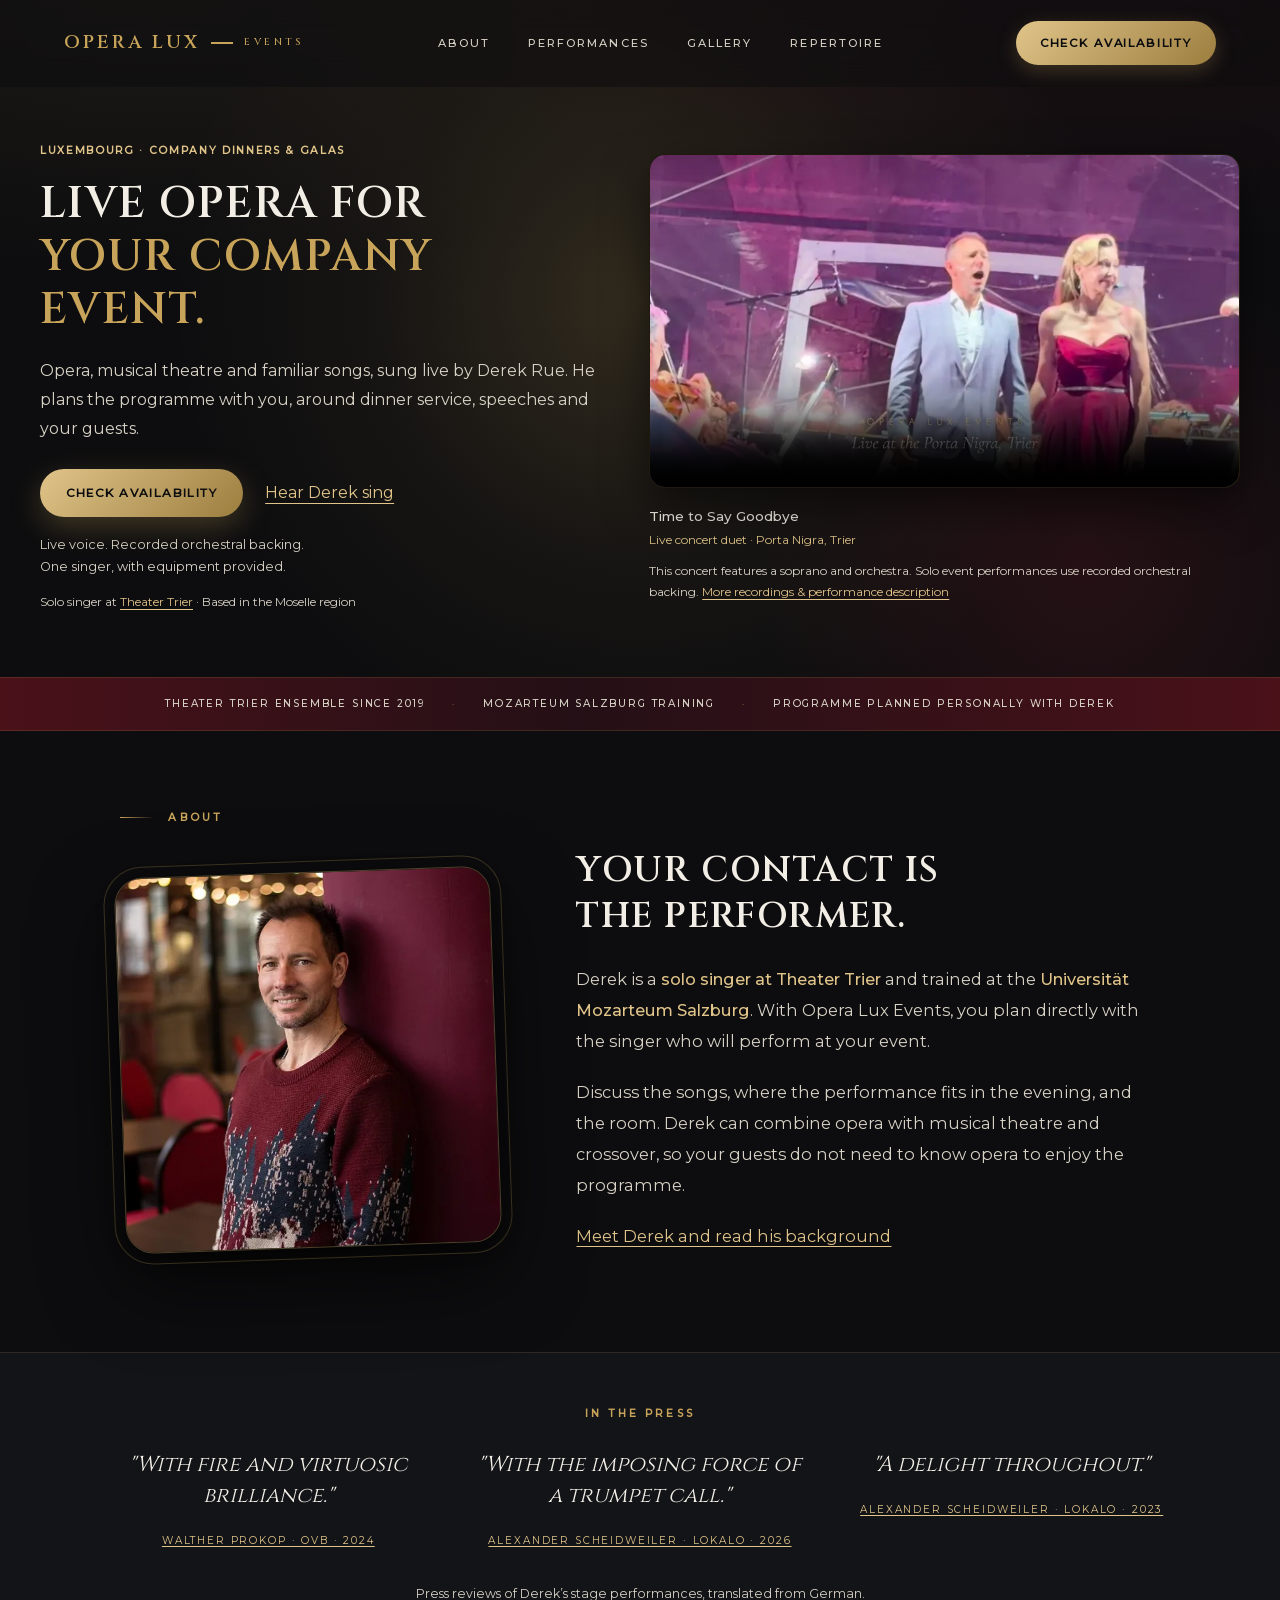
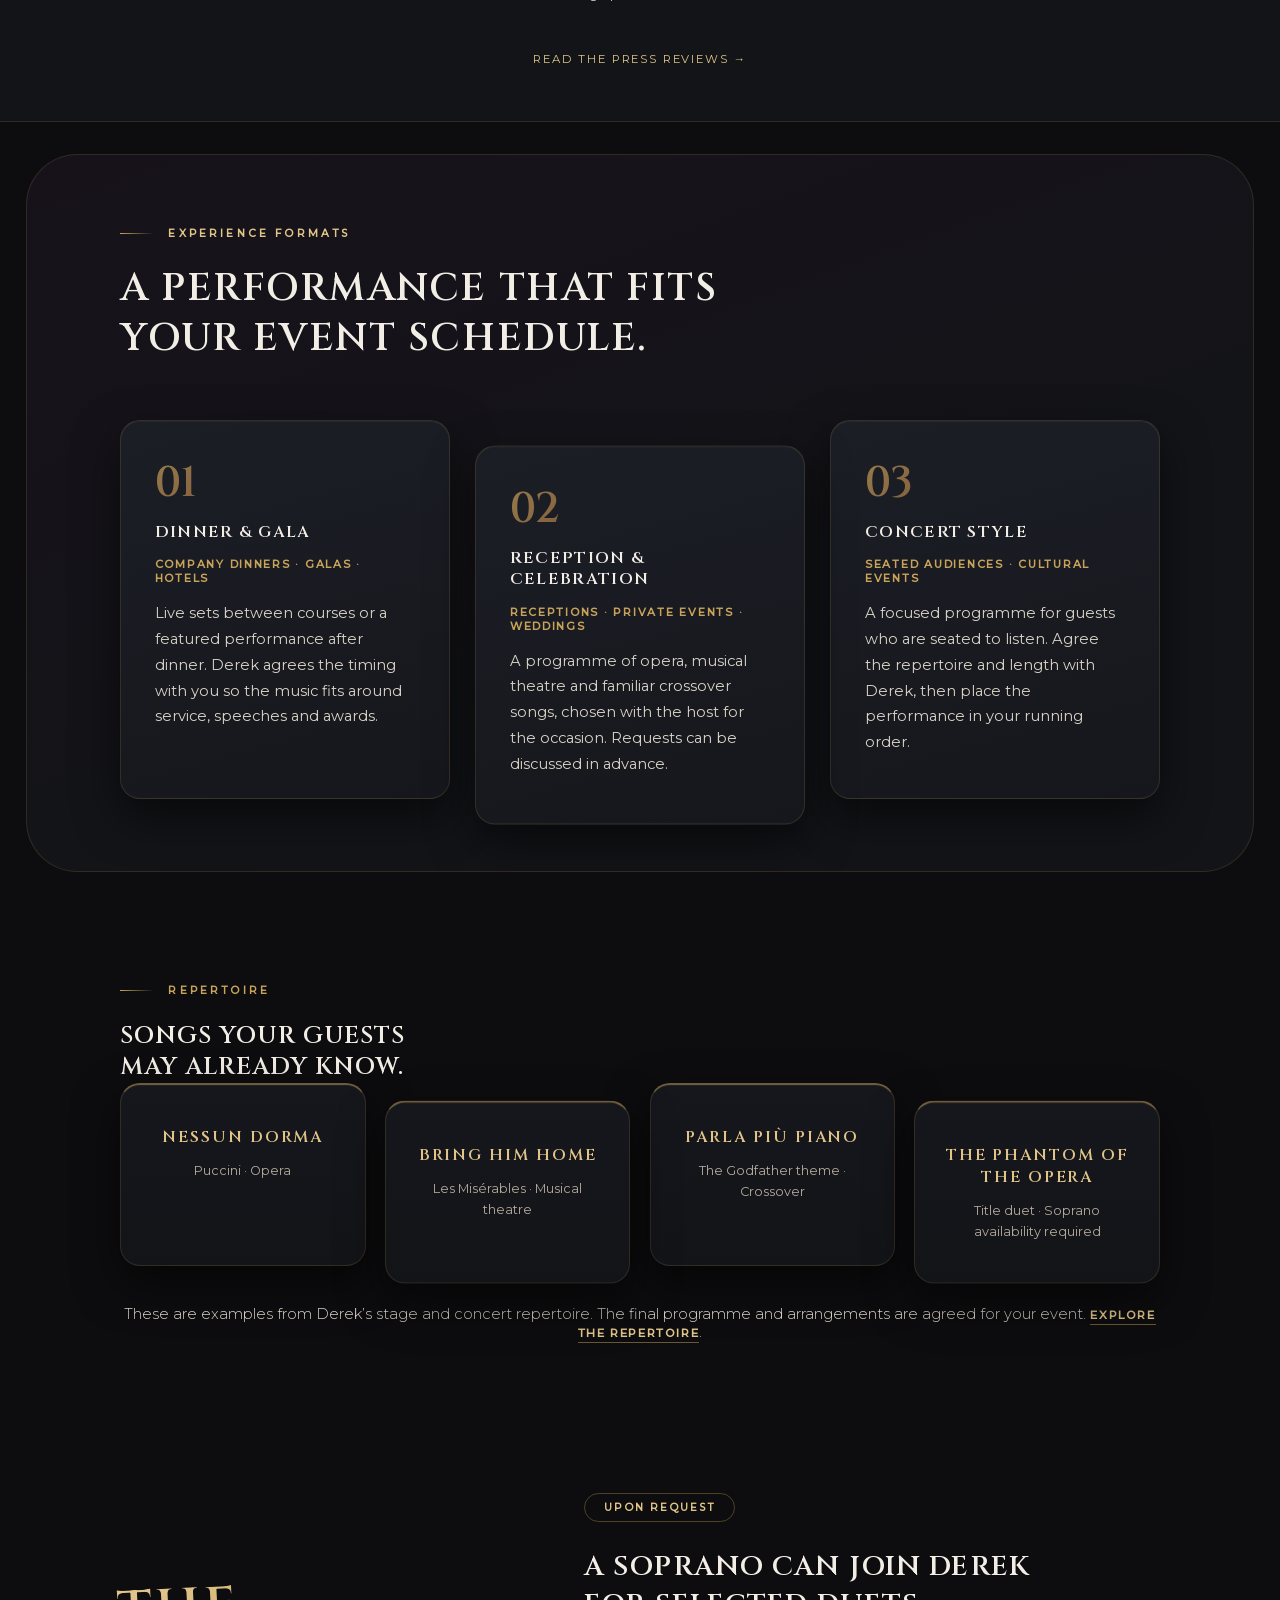
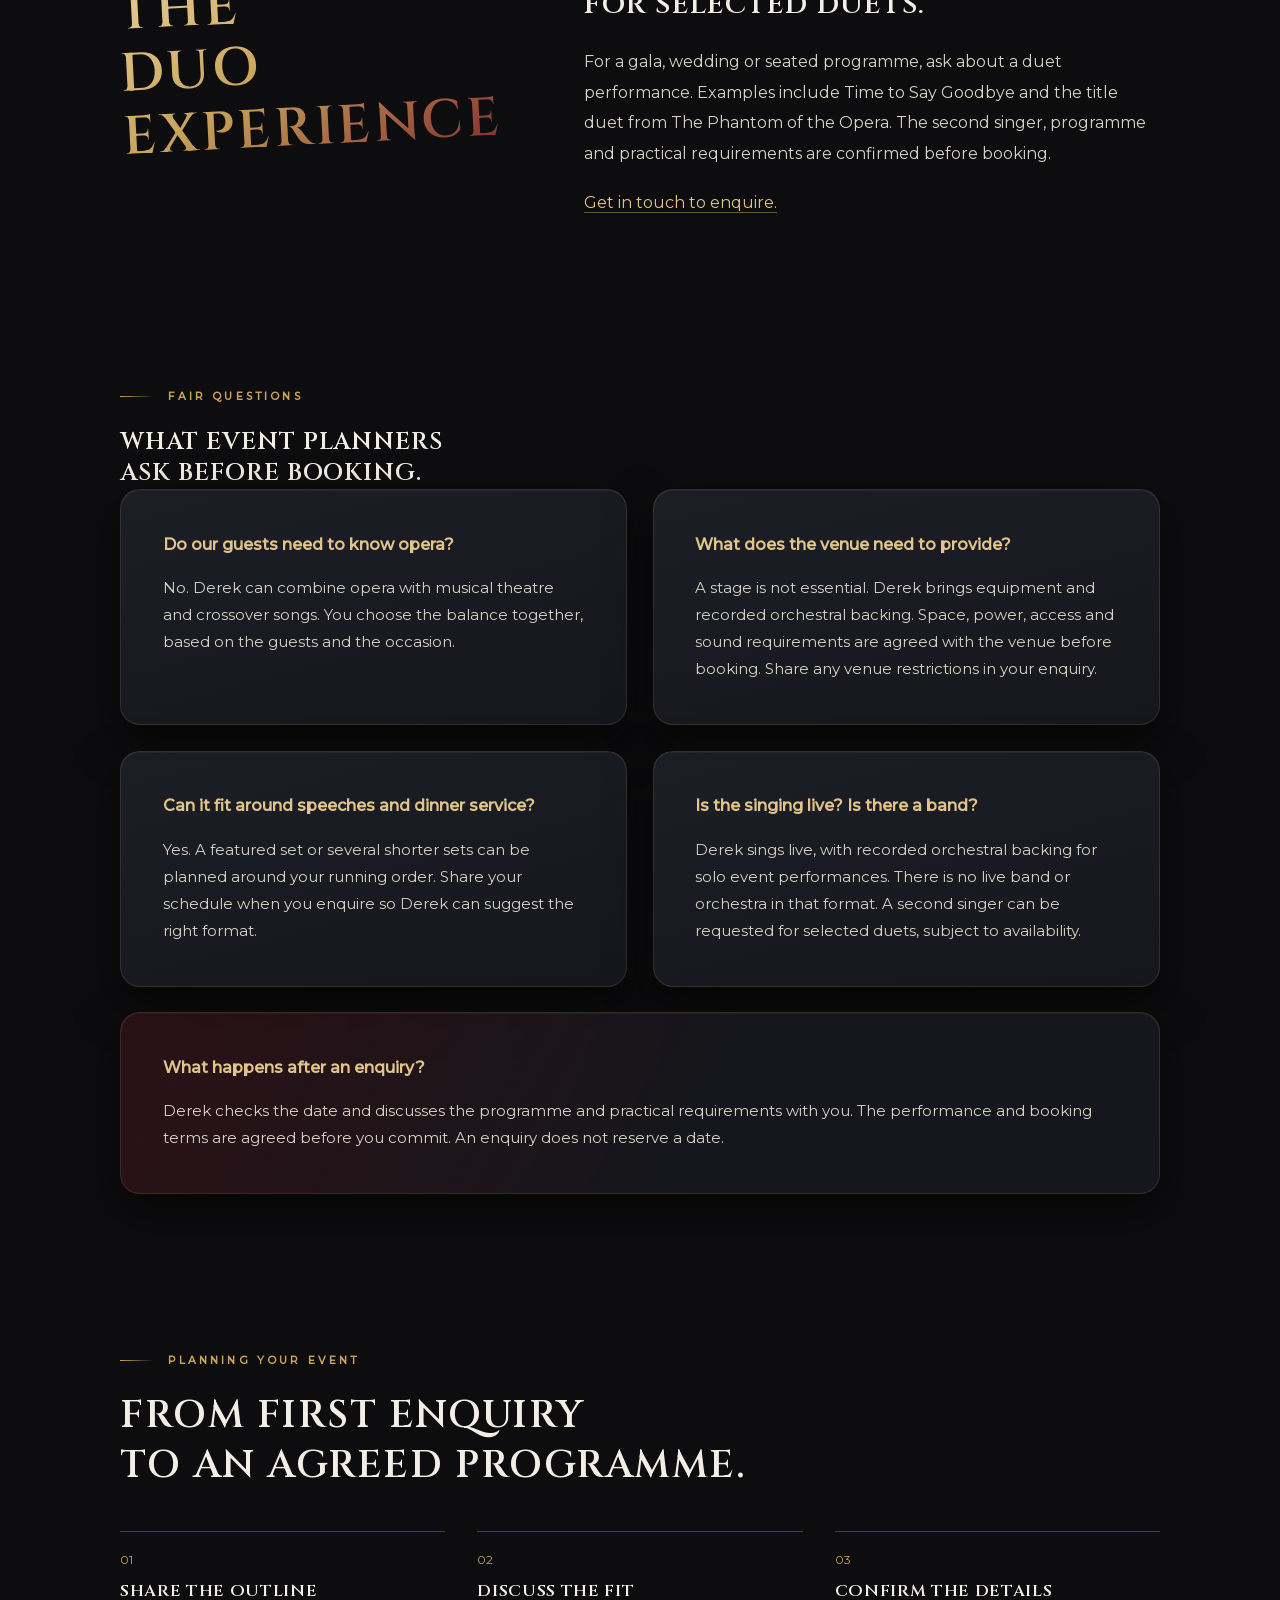
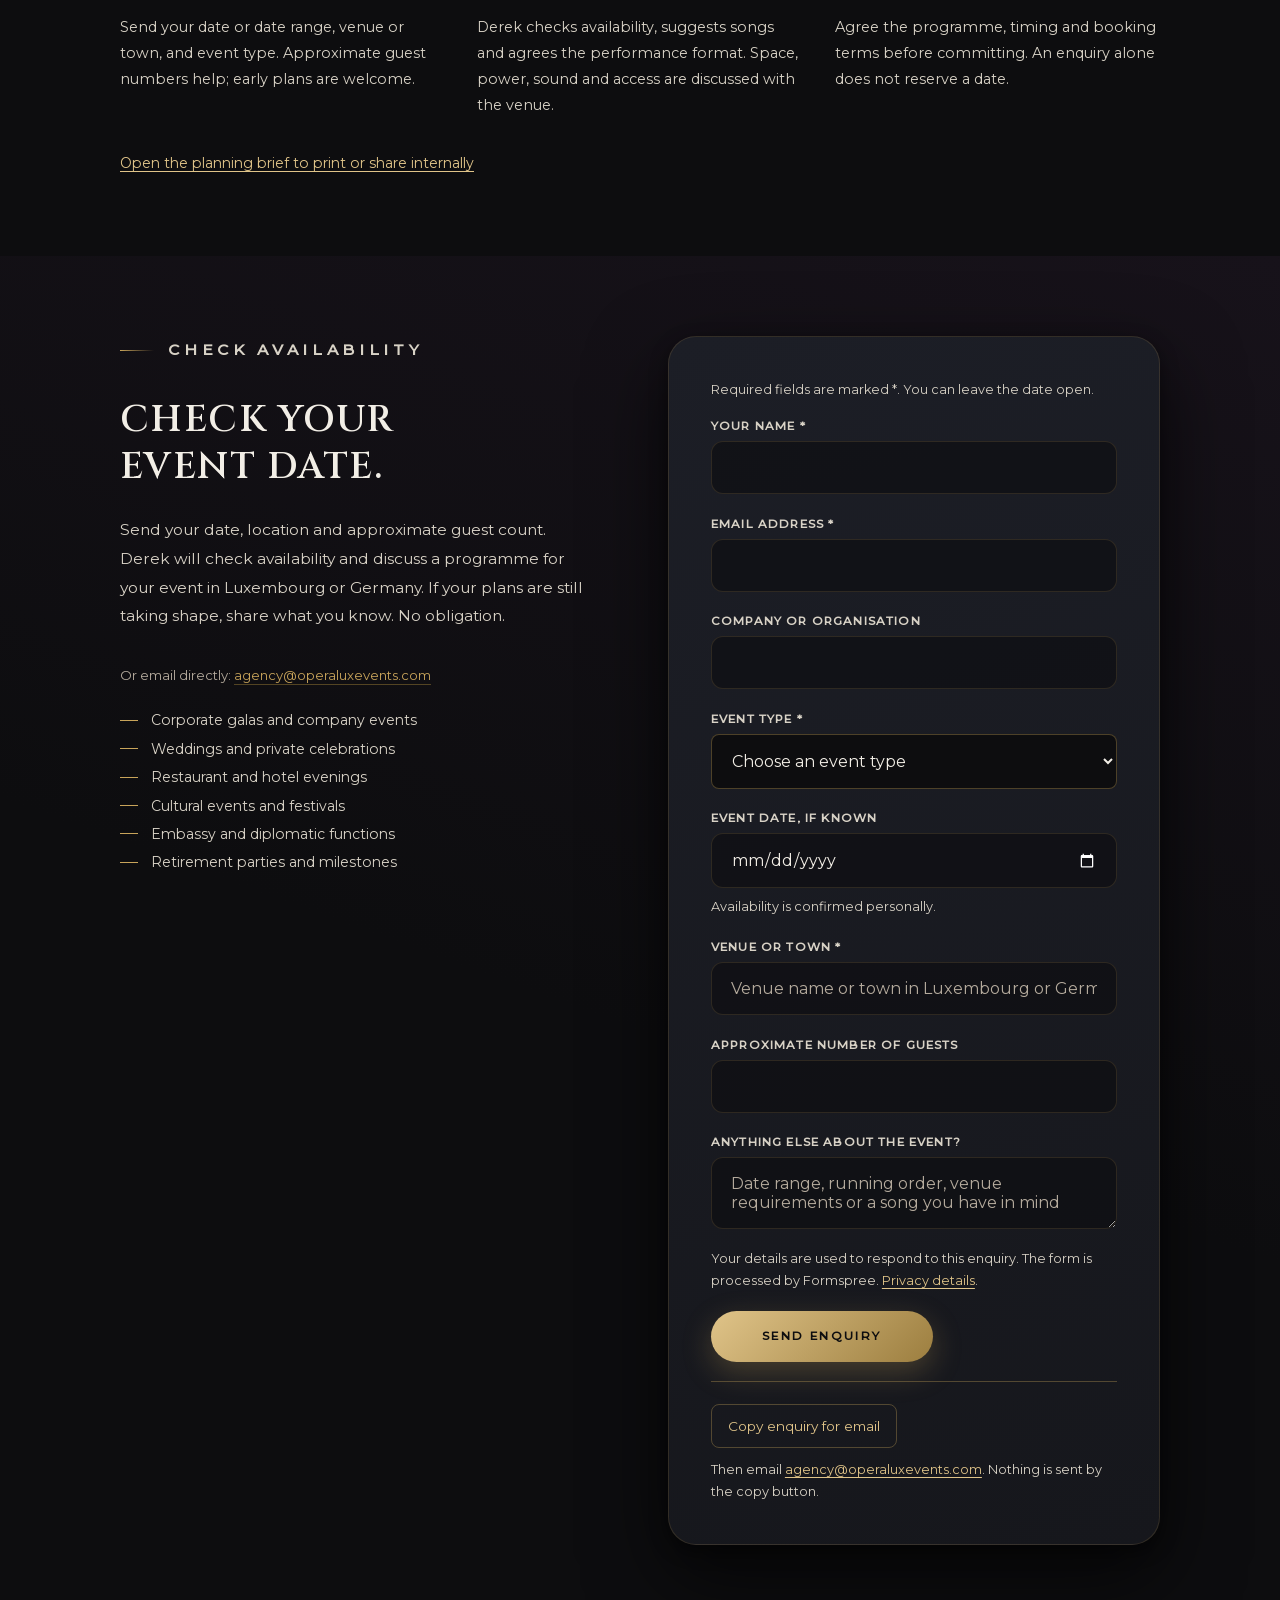
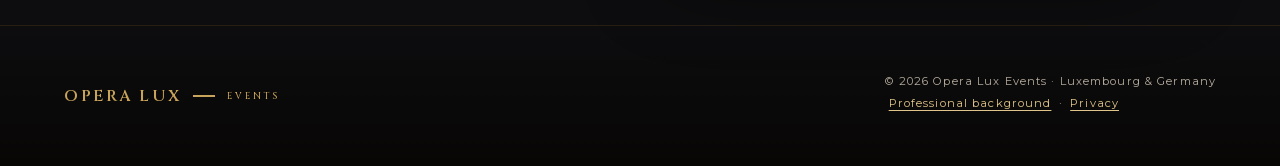
==== commit 5586e65c: "Clarify event offer, verify repertoire and harden booking flow" ====
--- a/index.html
+++ b/index.html
@@ -1,280 +1,211 @@
 <!DOCTYPE html>
+
 <html lang="en">
 <head>
-  <script>document.documentElement.classList.add('js');</script>
-  <meta charset="UTF-8" />
-  <meta name="viewport" content="width=device-width, initial-scale=1.0"/>
-  <title>Live Opera for Corporate Events in Luxembourg | Opera Lux</title>
-  <meta name="description" content="Book live opera for your corporate event, gala or reception in Luxembourg. Derek Rue plans the programme with you. Check availability for your date." />
-  <meta name="theme-color" content="#0D0D0F" />
-  <link rel="canonical" href="https://operaluxevents.com/" />
-  <meta property="og:type" content="website" />
-  <meta property="og:site_name" content="Opera Lux Events" />
-  <meta property="og:locale" content="en_GB" />
-  <meta property="og:title" content="Live Opera for Corporate Events in Luxembourg | Opera Lux" />
-  <meta property="og:description" content="Book live opera for your corporate event, gala or reception in Luxembourg. Derek Rue plans the programme with you. Check availability for your date." />
-  <meta property="og:url" content="https://operaluxevents.com/" />
-  <meta property="og:image" content="https://operaluxevents.com/brand/social-card.jpg" />
-  <meta property="og:image:width" content="1200" />
-  <meta property="og:image:height" content="630" />
-  <meta property="og:image:alt" content="Opera Lux Events: live opera for events in Luxembourg and Germany. Derek Rue performing live." />
-  <meta name="twitter:card" content="summary_large_image" />
-  <meta name="twitter:title" content="Live Opera for Corporate Events in Luxembourg | Opera Lux" />
-  <meta name="twitter:description" content="Book live opera for your corporate event, gala or reception in Luxembourg. Derek Rue plans the programme with you. Check availability for your date." />
-  <meta name="twitter:image" content="https://operaluxevents.com/brand/social-card.jpg" />
-  <script type="application/ld+json">{"@context": "https://schema.org", "@graph": [{"@type": ["PerformingGroup", "LocalBusiness"], "@id": "https://operaluxevents.com/#organisation", "name": "Opera Lux Events", "url": "https://operaluxevents.com/", "email": "agency@operaluxevents.com", "description": "Live opera, operetta, musical theatre and crossover for corporate events, galas and private celebrations.", "image": "https://operaluxevents.com/brand/social-card.jpg", "areaServed": [{"@type": "Country", "name": "Luxembourg"}, {"@type": "Country", "name": "Germany"}], "founder": {"@id": "https://operaluxevents.com/#derek-rue"}, "sameAs": ["https://www.instagram.com/operaluxevents/"], "hasOfferCatalog": {"@type": "OfferCatalog", "name": "Live performances for events", "itemListElement": [{"@type": "Offer", "url": "https://operaluxevents.com/#contact", "itemOffered": {"@type": "Service", "name": "Corporate gala and reception performance", "serviceType": "Live musical performance", "provider": {"@id": "https://operaluxevents.com/#organisation"}}}, {"@type": "Offer", "url": "https://operaluxevents.com/#contact", "itemOffered": {"@type": "Service", "name": "Restaurant, hotel and wedding performance", "serviceType": "Live musical performance", "provider": {"@id": "https://operaluxevents.com/#organisation"}}}, {"@type": "Offer", "url": "https://operaluxevents.com/#contact", "itemOffered": {"@type": "Service", "name": "Concert programme", "serviceType": "Live musical performance", "provider": {"@id": "https://operaluxevents.com/#organisation"}}}, {"@type": "Offer", "url": "https://operaluxevents.com/#contact", "itemOffered": {"@type": "Service", "name": "Duo performance upon request", "serviceType": "Live musical performance", "provider": {"@id": "https://operaluxevents.com/#organisation"}}}]}}, {"@type": "Person", "@id": "https://operaluxevents.com/#derek-rue", "name": "Derek Rue", "jobTitle": "Opera singer", "url": "https://operaluxevents.com/about.html"}, {"@type": "WebPage", "@id": "https://operaluxevents.com/#webpage", "url": "https://operaluxevents.com/", "name": "Live Opera for Corporate Events in Luxembourg | Opera Lux", "description": "Book live opera for your corporate event, gala or reception in Luxembourg. Derek Rue plans the programme with you. Check availability for your date.", "inLanguage": "en", "about": {"@id": "https://operaluxevents.com/#organisation"}}]}</script>
-  <link rel="icon" type="image/png" href="brand/favicon-512.png"/>
-  <link rel="apple-touch-icon" href="brand/favicon-512.png"/>
-  <link rel="preload" as="font" type="font/woff2" href="fonts/cinzel-600.woff2" crossorigin/>
-  <link rel="preload" as="font" type="font/woff2" href="fonts/montserrat-400.woff2" crossorigin/>
-  <link rel="preload" as="image" href="images/performance-poster.webp" fetchpriority="high" />
-  <link rel="stylesheet" href="styles.css"/>
+<script>document.documentElement.classList.add('js');</script>
+<meta charset="utf-8"/>
+<meta content="width=device-width, initial-scale=1.0" name="viewport"/>
+<title>Live Opera for Corporate Events in Luxembourg | Opera Lux</title>
+<meta content="Book live opera for your corporate event, gala or reception in Luxembourg. Derek Rue plans the programme with you. Check availability for your date." name="description"/>
+<meta content="#0D0D0F" name="theme-color"/>
+<link href="https://operaluxevents.com/" rel="canonical"/>
+<meta content="website" property="og:type"/>
+<meta content="Opera Lux Events" property="og:site_name"/>
+<meta content="en_GB" property="og:locale"/>
+<meta content="Live Opera for Corporate Events in Luxembourg | Opera Lux" property="og:title"/>
+<meta content="Book live opera for your corporate event, gala or reception in Luxembourg. Derek Rue plans the programme with you. Check availability for your date." property="og:description"/>
+<meta content="https://operaluxevents.com/" property="og:url"/>
+<meta content="https://operaluxevents.com/brand/social-card.jpg" property="og:image"/>
+<meta content="1200" property="og:image:width"/>
+<meta content="630" property="og:image:height"/>
+<meta content="Opera Lux Events: live opera for events in Luxembourg and Germany. Derek Rue performing live." property="og:image:alt"/>
+<meta content="summary_large_image" name="twitter:card"/>
+<meta content="Live Opera for Corporate Events in Luxembourg | Opera Lux" name="twitter:title"/>
+<meta content="Book live opera for your corporate event, gala or reception in Luxembourg. Derek Rue plans the programme with you. Check availability for your date." name="twitter:description"/>
+<meta content="https://operaluxevents.com/brand/social-card.jpg" name="twitter:image"/>
+<script type="application/ld+json">{"@context": "https://schema.org", "@graph": [{"@type": ["PerformingGroup", "LocalBusiness"], "@id": "https://operaluxevents.com/#organisation", "name": "Opera Lux Events", "url": "https://operaluxevents.com/", "email": "agency@operaluxevents.com", "description": "Live opera, operetta, musical theatre and crossover for corporate events, galas and private celebrations.", "image": "https://operaluxevents.com/brand/social-card.jpg", "areaServed": [{"@type": "Country", "name": "Luxembourg"}, {"@type": "Country", "name": "Germany"}], "founder": {"@id": "https://operaluxevents.com/#derek-rue"}, "sameAs": ["https://www.instagram.com/operaluxevents/"], "hasOfferCatalog": {"@type": "OfferCatalog", "name": "Live performances for events", "itemListElement": [{"@type": "Offer", "url": "https://operaluxevents.com/#contact", "itemOffered": {"@type": "Service", "name": "Corporate gala and reception performance", "serviceType": "Live musical performance", "provider": {"@id": "https://operaluxevents.com/#organisation"}}}, {"@type": "Offer", "url": "https://operaluxevents.com/#contact", "itemOffered": {"@type": "Service", "name": "Restaurant, hotel and wedding performance", "serviceType": "Live musical performance", "provider": {"@id": "https://operaluxevents.com/#organisation"}}}, {"@type": "Offer", "url": "https://operaluxevents.com/#contact", "itemOffered": {"@type": "Service", "name": "Concert programme", "serviceType": "Live musical performance", "provider": {"@id": "https://operaluxevents.com/#organisation"}}}, {"@type": "Offer", "url": "https://operaluxevents.com/#contact", "itemOffered": {"@type": "Service", "name": "Duo performance upon request", "serviceType": "Live musical performance", "provider": {"@id": "https://operaluxevents.com/#organisation"}}}]}}, {"@type": "Person", "@id": "https://operaluxevents.com/#derek-rue", "name": "Derek Rue", "jobTitle": "Opera singer", "url": "https://operaluxevents.com/about.html", "sameAs": ["https://theater-trier.de/personen/derek-rue.html"]}, {"@type": "WebPage", "@id": "https://operaluxevents.com/#webpage", "url": "https://operaluxevents.com/", "name": "Live Opera for Corporate Events in Luxembourg | Opera Lux", "description": "Book live opera for your corporate event, gala or reception in Luxembourg. Derek Rue plans the programme with you. Check availability for your date.", "inLanguage": "en", "about": {"@id": "https://operaluxevents.com/#organisation"}}]}</script>
+<link href="brand/favicon-512.png" rel="icon" type="image/png"/>
+<link href="brand/favicon-512.png" rel="apple-touch-icon"/>
+<link as="font" crossorigin="" href="fonts/cinzel-600.woff2" rel="preload" type="font/woff2"/>
+<link as="font" crossorigin="" href="fonts/montserrat-400.woff2" rel="preload" type="font/woff2"/>
+<link as="image" fetchpriority="high" href="images/performance-poster.webp" rel="preload"/>
+<link href="styles.css" rel="stylesheet"/>
 </head>
 <body>
-  <a class="skip-link" href="#main">Skip to content</a>
-
-  <nav aria-label="Main navigation">
-    <a class="nav-logo brand-lockup" href="index.html" aria-label="Opera Lux Events"><span class="bl-main">Opera Lux</span><span class="bl-rule" aria-hidden="true"></span> <span class="bl-sub">Events</span></a>
-    <button class="menu-toggle" type="button" aria-expanded="false" aria-controls="navLinks">Menu</button>
-    <div class="nav-links" id="navLinks">
-      <a href="about.html">About</a>
-      <a href="performances.html">Performances</a>
-      <a href="gallery.html">Gallery</a>
-      <a href="repertoire.html">Repertoire</a>
-
-    </div>
-    <a class="nav-cta" href="#contact"><span class="cta-wide">Check availability</span><span class="cta-short">Check date</span></a>
-  </nav>
-
-  <main id="main">
-
-  <!-- HERO -->
-  <section class="hero" id="pitch">
-    <p class="hero-tag">Corporate events · Luxembourg &amp; Germany</p>
-    <h1>Live opera for your<br><em>corporate event in Luxembourg.</em></h1>
-    <p class="hero-sub">Give your guests a live performance during dinner, a gala or a company reception. Opera singer Derek Rue plans the programme with you, around your schedule, your venue and your guests.</p>
-
-    <div class="hero-actions"><a href="#contact" class="btn">Check availability</a><a class="hero-watch" href="#watch">Hear Derek sing</a></div>
-    <p class="hero-assurance">One singer. Orchestral accompaniment. Equipment provided.</p>
-    <!-- VIDEOS -->
-    <div class="videos-wrap" id="watch">
-      <div class="video-short">
-        <div class="short-frame">
-          <a class="video-facade" data-youtube="CkbCOOeT-vc" href="https://www.youtube.com/watch?v=CkbCOOeT-vc" aria-label="Watch Derek Rue's featured performance on YouTube">
-            <img src="images/optimised/concert-640.webp" srcset="images/optimised/concert-400.webp 400w, images/optimised/concert-640.webp 640w" sizes="(max-width: 768px) calc(100vw - 48px), 240px" alt="" width="640" height="853" loading="lazy" decoding="async" />
-            <span>Play featured performance <small>Loads YouTube</small></span>
-          </a>
-        </div>
-        <p class="video-label">Live performance excerpt</p>
-      </div>
-      <div class="video-main">
-        <div class="main-frame">
-          <video src="videos/opera-lux-porta-nigra.mp4" controls playsinline preload="none" poster="images/performance-poster.webp" aria-label="Derek Rue sings Time to Say Goodbye live at Porta Nigra, with accompaniment"></video>
-        </div>
-        <p class="video-label">Time to Say Goodbye · Live at Porta Nigra</p>
-      </div>
-    </div>
-
-    <div class="videos-more"><a href="gallery.html">Watch more performances →</a></div>
-  </section>
-
-  <!-- CREDIBILITY STRIP -->
-  <div class="cred-strip">
-    <div class="cred-inner">
-      <span>Solo Singer · Theater Trier</span>
-      <span class="cred-sep">·</span>
-      <span>Universität Mozarteum Salzburg</span>
-      <span class="cred-sep">·</span>
-      <span>15+ Years on Stage</span>
-      <span class="cred-sep">·</span>
-      <span>200+ Performances</span>
-      <span class="cred-sep">·</span>
-      <span>Germany &amp; Europe</span>
-    </div>
-  </div>
-
-  <!-- ABOUT -->
-  <section class="section">
-    <div class="section-inner">
-      <p class="section-label">About</p>
-      <div class="about-grid">
-        <div class="about-photo">
-          <picture><source type="image/webp" srcset="images/optimised/derek-sweater-400.webp 400w, images/optimised/derek-sweater-640.webp 640w, images/optimised/derek-sweater-800.webp 800w" sizes="(max-width: 768px) calc(100vw - 48px), (max-width: 1200px) 45vw, 620px" /><img src="images/optimised/derek-sweater.jpg" alt="Derek Rue, opera singer" width="800" height="800" loading="lazy" decoding="async" /></picture>
-        </div>
-        <div class="about-text">
-          <p>Derek is a <strong>solo singer at Theater Trier</strong> and a graduate of the <strong>Universität Mozarteum Salzburg</strong>, with fifteen years on professional stages. But when you book Opera Lux, the credentials aren't the point. What your guests get is a live performance, in the room with them.</p>
-          <p>Derek plans the set personally with the host, song by song, around the venue and the evening. On the night he reads the room: when to stay soft while people talk, when to open up the full voice. Every note live. Songs people actually know.</p>
-        </div>
-      </div>
-    </div>
-  </section>
-
-  <!-- PRESS STRIP -->
-  <section class="pressbar">
-    <div class="pressbar-inner">
-      <p class="section-label">In the Press</p>
-      <div class="pressbar-quotes">
-        <blockquote class="pressbar-q">"With fire and virtuosic brilliance."<cite>OVB Heimatzeitungen</cite></blockquote>
-        <blockquote class="pressbar-q">"With the imposing force of a trumpet call."<cite>Lokalo</cite></blockquote>
-        <blockquote class="pressbar-q">"A delight throughout."<cite>Lokalo</cite></blockquote>
-      </div>
-      <p class="press-note">Press reviews of Derek’s stage performances, translated from German.</p>
-      <a class="pressbar-link" href="performances.html">Read the press reviews &rarr;</a>
-    </div>
-  </section>
-
-  <!-- FORMATS -->
-  <section class="formats-bg">
-    <div class="section-inner">
-      <p class="section-label">Experience Formats</p>
-      <h2>A performance that fits<br>your event schedule.</h2>
-      <div class="formats-grid">
-        <div class="format-card">
-          <div class="format-num">01</div>
-          <div class="format-title">Dinner &amp; Gala</div>
-          <div class="format-venue">Company Dinners · Galas · Hotels</div>
-          <p class="format-desc">Live sets between courses or a featured performance after dinner. Derek agrees the timing with you so the music fits around service, speeches and awards.</p>
-        </div>
-        <div class="format-card">
-          <div class="format-num">02</div>
-          <div class="format-title">Reception &amp; Celebration</div>
-          <div class="format-venue">Receptions · Private Events · Weddings</div>
-          <p class="format-desc">A programme of opera, musical theatre and familiar crossover songs, chosen with the host for the occasion. Requests can be discussed in advance.</p>
-        </div>
-        <div class="format-card">
-          <div class="format-num">03</div>
-          <div class="format-title">Concert Style</div>
-          <div class="format-venue">Seated Audiences · Cultural Events</div>
-          <p class="format-desc">A seated programme with nothing held back. Full power, up close, for an audience that came to listen.</p>
-        </div>
-      </div>
-    </div>
-  </section>
-
-  <!-- REPERTOIRE -->
-  <section class="rep-bg">
-    <div class="section-inner">
-      <p class="section-label">Repertoire</p>
-      <h2>From Puccini to Sondheim,<br>every note performed live.</h2>
-      <div class="rep-grid">
-        <div class="rep-item">
-          <div class="rep-title">Opera</div>
-          <div class="rep-sub">Mozart, Puccini, Verdi and the great operatic tradition</div>
-        </div>
-        <div class="rep-item">
-          <div class="rep-title">Operetta</div>
-          <div class="rep-sub">Lehár, Strauss and the golden age of light opera</div>
-        </div>
-        <div class="rep-item">
-          <div class="rep-title">Musical Theatre</div>
-          <div class="rep-sub">Sondheim, Rodgers and Hammerstein and Broadway classics</div>
-        </div>
-        <div class="rep-item">
-          <div class="rep-title">Crossover</div>
-          <div class="rep-sub">Beloved classics and cinematic favourites performed with full operatic voice</div>
-        </div>
-      </div>
-      <p class="rep-note">Every set ends on a big number, the one guests pull out their phones for. &nbsp; <a href="#contact">Request a full repertoire list</a></p>
-    </div>
-  </section>
-
-  <!-- DUO -->
-  <section class="duo-bg">
-    <div class="duo-inner">
-      <div class="duo-accent">The<br>Duo<br>Experience</div>
-      <div class="duo-text">
-        <div class="duo-tag">Upon Request</div>
-        <h3>Two singers, right there among your guests.</h3>
-        <p>For weddings and larger celebrations, Derek brings in a professional soprano and they sing the great duets: the Drinking Song from La Traviata with glasses raised, the love duets people know from films and never expect to hear live. Two trained opera singers, a few metres from your guests. Duo availability and the programme are agreed before booking.</p>
-        <p><a href="#contact">Get in touch to enquire.</a></p>
-      </div>
-    </div>
-  </section>
-
-  <!-- STATEMENT -->
-  <section class="statement-bg">
-    <p class="statement-main">More than background music.<br><span>A live performance.</span></p>
-    <p class="statement-sub">Planned around your event, your guests, and your evening.</p>
-  </section>
-
-  <!-- FAIR QUESTIONS -->
-  <section class="faq-bg">
-    <div class="section-inner">
-      <p class="section-label">Fair Questions</p>
-      <h2>What event planners<br>ask before booking.</h2>
-      <div class="faq-grid">
-        <div class="faq-card"><h3 class="faq-q">Do our guests need to know opera?</h3><p class="faq-a">No. Derek can combine opera with musical theatre and crossover songs. You choose the balance together, based on the guests and the occasion.</p></div>
-        <div class="faq-card"><h3 class="faq-q">What does the venue need to provide?</h3><p class="faq-a">A stage is not essential. Derek brings equipment and orchestral accompaniment. Space, power, access and sound requirements are agreed with the venue before booking.</p></div>
-        <div class="faq-card"><h3 class="faq-q">Can it fit around speeches and dinner service?</h3><p class="faq-a">Yes. A featured set or several shorter sets can be planned around your running order. Share your schedule when you enquire so Derek can suggest the right format.</p></div>
-        <div class="faq-card"><h3 class="faq-q">Does Derek perform in Luxembourg?</h3><p class="faq-a">Opera Lux serves Luxembourg and Germany. Send the venue or town with your enquiry so travel and practical details can be discussed.</p></div>
-        <div class="faq-card wide"><h3 class="faq-q">What happens after an enquiry?</h3><p class="faq-a">Derek checks the date and discusses the programme and practical requirements with you. The performance and booking terms are agreed before you commit. An enquiry does not reserve a date.</p></div>
-      </div>
-    </div>
-  </section>
-
-  <!-- DETAILS -->
-  <div class="details-wrap">
-    <p class="section-label" style="text-align:center; margin-bottom:2rem;">Performance Details</p>
-    <div class="details-grid">
-      <div class="detail-item">
-        <div class="detail-num">Flexible</div>
-        <div class="detail-label">Set Length by Agreement</div>
-      </div>
-      <div class="detail-item">
-        <div class="detail-num">Minimal</div>
-        <div class="detail-label">Setup Required</div>
-      </div>
-      <div class="detail-item">
-        <div class="detail-num">Full</div>
-        <div class="detail-label">Equipment Provided</div>
-      </div>
-    </div>
-  </div>
-
-  <!-- CONTACT -->
-  <section class="contact-bg" id="contact">
-    <div class="contact-inner">
-      <div class="contact-left">
-        <p class="section-label">Check availability</p>
-        <h2>Check your event date.</h2>
-        <p>Send your date, location and approximate guest count. Derek will discuss availability and a programme that fits your event. If your plans are still taking shape, share what you know. No obligation.</p>
-        <p style="font-size:0.82rem; color:var(--grey); margin-bottom:1.5rem;">Or email directly: <a href="mailto:agency@operaluxevents.com" style="color:var(--gold); text-decoration:none; border-bottom:1px solid rgba(184,150,62,0.4); padding-bottom:1px;">agency@operaluxevents.com</a></p>
-        <ul class="contact-events">
-          <li>Corporate galas and company events</li>
-          <li>Weddings and private celebrations</li>
-          <li>Restaurant and hotel evenings</li>
-          <li>Cultural events and festivals</li>
-          <li>Embassy and diplomatic functions</li>
-          <li>Retirement parties and milestones</li>
-        </ul>
-      </div>
-      <form class="contact-form" action="https://formspree.io/f/mzdorkoq" method="POST" aria-label="Event enquiry" aria-describedby="form-help">
-        <p id="form-help" class="form-help">Required fields are marked *. You can leave the date open.</p>
-        <input type="hidden" name="_subject" value="Opera Lux Events: booking enquiry" />
-        <div class="form-trap" aria-hidden="true"><label for="website">Leave this empty</label><input type="text" id="website" name="_gotcha" tabindex="-1" autocomplete="off" /></div>
-        <div class="form-group"><label for="name">Your name *</label><input type="text" id="name" name="name" autocomplete="name" maxlength="120" required /></div>
-        <div class="form-group"><label for="email">Email address *</label><input type="email" id="email" name="email" autocomplete="email" maxlength="254" required /></div>
-        <div class="form-group"><label for="company">Company or organisation</label><input type="text" id="company" name="company" autocomplete="organization" maxlength="160" /></div>
-        <div class="form-group"><label for="event">Event type *</label><select id="event" name="event" required><option value="">Choose an event type</option><option>Corporate dinner or gala</option><option>Company reception</option><option>Restaurant or hotel evening</option><option>Wedding or private celebration</option><option>Cultural or diplomatic event</option><option>Other</option></select></div>
-        <div class="form-group"><label for="date">Event date, if known</label><input type="date" id="date" name="date" aria-describedby="date-help" /><small id="date-help">Availability is confirmed personally.</small></div>
-        <div class="form-group"><label for="venue">Venue or town *</label><input type="text" id="venue" name="venue" placeholder="Venue name or town in Luxembourg or Germany" maxlength="200" required /></div>
-        <div class="form-group"><label for="guests">Approximate number of guests</label><input type="number" id="guests" name="guests" min="1" max="100000" inputmode="numeric" /></div>
-        <div class="form-group"><label for="message">Anything else about the event?</label><textarea id="message" name="message" maxlength="5000" placeholder="Timing, occasion or a song you have in mind"></textarea></div>
-        <p class="privacy-note">Your details are used to respond to this enquiry. The form is processed by Formspree. <a href="privacy.html">Privacy details</a>.</p>
-        <button class="btn" type="submit">Send enquiry</button>
-        <p class="form-status" id="form-status" role="status" aria-live="polite" tabindex="-1"></p>
-        <noscript><p class="form-help">Submitting opens Formspree’s confirmation page. You can also email agency@operaluxevents.com.</p></noscript>
-      </form>
-    </div>
-  </section>
-
-  </main>
-
-  <footer>
-    <div class="brand-lockup" role="img" aria-label="Opera Lux Events"><span class="bl-main">Opera Lux</span><span class="bl-rule" aria-hidden="true"></span> <span class="bl-sub">Events</span></div>
-    <p>© 2026 Opera Lux Events · Luxembourg &amp; Germany<br><a href="testimonials.html">Professional background</a> · <a href="privacy.html">Privacy</a></p>
-  </footer>
-
-  <script src="main.js" defer></script>
+<a class="skip-link" href="#main">Skip to content</a>
+<nav aria-label="Main navigation">
+<a aria-label="Opera Lux Events" class="nav-logo brand-lockup" href="index.html"><span class="bl-main">Opera Lux</span><span aria-hidden="true" class="bl-rule"></span> <span class="bl-sub">Events</span></a>
+<button aria-controls="navLinks" aria-expanded="false" class="menu-toggle" type="button">Menu</button>
+<div class="nav-links" id="navLinks">
+<a href="about.html">About</a>
+<a href="performances.html">Performances</a>
+<a href="gallery.html">Gallery</a>
+<a href="repertoire.html">Repertoire</a>
+</div>
+<a class="nav-cta" href="#contact"><span class="cta-wide">Check availability</span><span class="cta-short">Check date</span></a>
+</nav>
+<main id="main">
+<!-- HERO -->
+<section class="hero" id="pitch">
+<div class="hero-layout">
+<div class="hero-copy">
+<p class="hero-tag">Luxembourg · Company dinners &amp; galas</p>
+<h1>Live opera for<br/><em>your company event.</em></h1>
+<p class="hero-sub">Opera, musical theatre and familiar songs, sung live by Derek Rue. He plans the programme with you, around dinner service, speeches and your guests.</p>
+<div class="hero-actions"><a class="btn" href="#contact">Check availability</a><a class="hero-watch" href="#watch">Hear Derek sing</a></div>
+<p class="hero-assurance">Live voice. Recorded orchestral backing.<br/>One singer, with equipment provided.</p>
+<p class="hero-proof">Solo singer at <a href="https://theater-trier.de/personen/derek-rue.html">Theater Trier</a> · Based in the Moselle region</p>
+</div>
+<figure class="hero-recording" id="watch">
+<div class="main-frame"><video aria-describedby="home-recording-context" aria-label="Time to Say Goodbye: Derek Rue, soprano and orchestra at Porta Nigra" controls="" playsinline="" poster="images/performance-poster.webp" preload="none" src="videos/opera-lux-porta-nigra.mp4"></video></div>
+<figcaption><strong>Time to Say Goodbye</strong><span>Live concert duet · Porta Nigra, Trier</span></figcaption>
+<p class="recording-context" id="home-recording-context">This concert features a soprano and orchestra. Solo event performances use recorded orchestral backing. <a href="gallery.html#video">More recordings &amp; performance description</a></p>
+</figure>
+</div>
+</section>
+<!-- CREDIBILITY STRIP -->
+<div class="cred-strip"><div class="cred-inner"><span>Theater Trier ensemble since 2019</span><span aria-hidden="true" class="cred-sep">·</span><span>Mozarteum Salzburg training</span><span aria-hidden="true" class="cred-sep">·</span><span>Programme planned personally with Derek</span></div></div>
+<!-- ABOUT -->
+<section class="section">
+<div class="section-inner">
+<p class="section-label">About</p>
+<div class="about-grid">
+<div class="about-photo">
+<picture><source sizes="(max-width: 768px) calc(100vw - 48px), (max-width: 1200px) 45vw, 620px" srcset="images/optimised/derek-sweater-400.webp 400w, images/optimised/derek-sweater-640.webp 640w, images/optimised/derek-sweater-800.webp 800w" type="image/webp"/><img alt="Derek Rue, opera singer" decoding="async" height="800" loading="lazy" src="images/optimised/derek-sweater.jpg" width="800"/></picture>
+</div>
+<div class="about-text"><h2>Your contact is<br/>the performer.</h2><p>Derek is a <strong>solo singer at Theater Trier</strong> and trained at the <strong>Universität Mozarteum Salzburg</strong>. With Opera Lux Events, you plan directly with the singer who will perform at your event.</p><p>Discuss the songs, where the performance fits in the evening, and the room. Derek can combine opera with musical theatre and crossover, so your guests do not need to know opera to enjoy the programme.</p><p><a href="about.html">Meet Derek and read his background</a></p></div>
+</div>
+</div>
+</section>
+<!-- PRESS STRIP -->
+<section class="pressbar">
+<div class="pressbar-inner">
+<p class="section-label">In the Press</p>
+<div class="pressbar-quotes">
+<blockquote class="pressbar-q">"With fire and virtuosic brilliance."<cite><a href="https://www.ovb-online.de/rosenheim/kultur/maxlrain-liebe-verboten-vergnuegen-garantiert-eine-ganz-andere-wagner-oper-in-der-reithalle-93176266.html">Walther Prokop · OVB · 2024</a></cite></blockquote>
+<blockquote class="pressbar-q">"With the imposing force of a trumpet call."<cite><a href="https://lokalo.de/artikel/401453/bocksdaemonen-zerren-am-bett-die-entfuehrung-aus-dem-serail-am-theater-trier/">Alexander Scheidweiler · Lokalo · 2026</a></cite></blockquote>
+<blockquote class="pressbar-q">"A delight throughout."<cite><a href="https://lokalo.de/artikel/308804/karneval-in-venedig-verdis-falstaff-am-theater-trier/">Alexander Scheidweiler · Lokalo · 2023</a></cite></blockquote>
+</div>
+<p class="press-note">Press reviews of Derek’s stage performances, translated from German.</p>
+<a class="pressbar-link" href="performances.html">Read the press reviews →</a>
+</div>
+</section>
+<!-- FORMATS -->
+<section class="formats-bg">
+<div class="section-inner">
+<p class="section-label">Experience Formats</p>
+<h2>A performance that fits<br/>your event schedule.</h2>
+<div class="formats-grid">
+<div class="format-card">
+<div class="format-num">01</div>
+<div class="format-title">Dinner &amp; Gala</div>
+<div class="format-venue">Company Dinners · Galas · Hotels</div>
+<p class="format-desc">Live sets between courses or a featured performance after dinner. Derek agrees the timing with you so the music fits around service, speeches and awards.</p>
+</div>
+<div class="format-card">
+<div class="format-num">02</div>
+<div class="format-title">Reception &amp; Celebration</div>
+<div class="format-venue">Receptions · Private Events · Weddings</div>
+<p class="format-desc">A programme of opera, musical theatre and familiar crossover songs, chosen with the host for the occasion. Requests can be discussed in advance.</p>
+</div>
+<div class="format-card">
+<div class="format-num">03</div>
+<div class="format-title">Concert Style</div>
+<div class="format-venue">Seated Audiences · Cultural Events</div>
+<p class="format-desc">A focused programme for guests who are seated to listen. Agree the repertoire and length with Derek, then place the performance in your running order.</p>
+</div>
+</div>
+</div>
+</section>
+<!-- REPERTOIRE -->
+<section class="rep-bg">
+<div class="section-inner">
+<p class="section-label">Repertoire</p>
+<h2>Songs your guests<br/>may already know.</h2>
+<div class="rep-grid">
+<div class="rep-item">
+<div class="rep-title">Nessun dorma</div>
+<div class="rep-sub">Puccini · Opera</div>
+</div>
+<div class="rep-item">
+<div class="rep-title">Bring Him Home</div>
+<div class="rep-sub">Les Misérables · Musical theatre</div>
+</div>
+<div class="rep-item">
+<div class="rep-title">Parla più piano</div>
+<div class="rep-sub">The Godfather theme · Crossover</div>
+</div>
+<div class="rep-item">
+<div class="rep-title">The Phantom of the Opera</div>
+<div class="rep-sub">Title duet · Soprano availability required</div>
+</div>
+</div>
+<p class="rep-note">These are examples from Derek’s stage and concert repertoire. The final programme and arrangements are agreed for your event. <a href="repertoire.html">Explore the repertoire</a>.</p>
+</div>
+</section>
+<!-- DUO -->
+<section class="duo-bg">
+<div class="duo-inner">
+<div class="duo-accent">The<br/>Duo<br/>Experience</div>
+<div class="duo-text">
+<div class="duo-tag">Upon Request</div>
+<h3>A soprano can join Derek for selected duets.</h3>
+<p>For a gala, wedding or seated programme, ask about a duet performance. Examples include Time to Say Goodbye and the title duet from The Phantom of the Opera. The second singer, programme and practical requirements are confirmed before booking.</p>
+<p><a href="#contact">Get in touch to enquire.</a></p>
+</div>
+</div>
+</section>
+<!-- STATEMENT -->
+<!-- FAIR QUESTIONS -->
+<section class="faq-bg">
+<div class="section-inner">
+<p class="section-label">Fair Questions</p>
+<h2>What event planners<br/>ask before booking.</h2>
+<div class="faq-grid">
+<div class="faq-card"><h3 class="faq-q">Do our guests need to know opera?</h3><p class="faq-a">No. Derek can combine opera with musical theatre and crossover songs. You choose the balance together, based on the guests and the occasion.</p></div>
+<div class="faq-card"><h3 class="faq-q">What does the venue need to provide?</h3><p class="faq-a">A stage is not essential. Derek brings equipment and recorded orchestral backing. Space, power, access and sound requirements are agreed with the venue before booking. Share any venue restrictions in your enquiry.</p></div>
+<div class="faq-card"><h3 class="faq-q">Can it fit around speeches and dinner service?</h3><p class="faq-a">Yes. A featured set or several shorter sets can be planned around your running order. Share your schedule when you enquire so Derek can suggest the right format.</p></div>
+<div class="faq-card"><h3 class="faq-q">Is the singing live? Is there a band?</h3><p class="faq-a">Derek sings live, with recorded orchestral backing for solo event performances. There is no live band or orchestra in that format. A second singer can be requested for selected duets, subject to availability.</p></div>
+<div class="faq-card wide"><h3 class="faq-q">What happens after an enquiry?</h3><p class="faq-a">Derek checks the date and discusses the programme and practical requirements with you. The performance and booking terms are agreed before you commit. An enquiry does not reserve a date.</p></div>
+</div>
+</div>
+</section>
+<!-- DETAILS -->
+<section aria-labelledby="booking-title" class="booking-steps section"><div class="section-inner"><p class="section-label">Planning your event</p><h2 id="booking-title">From first enquiry<br/>to an agreed programme.</h2><ol class="steps-grid"><li><h3>Share the outline</h3><p>Send your date or date range, venue or town, and event type. Approximate guest numbers help; early plans are welcome.</p></li><li><h3>Discuss the fit</h3><p>Derek checks availability, suggests songs and agrees the performance format. Space, power, sound and access are discussed with the venue.</p></li><li><h3>Confirm the details</h3><p>Agree the programme, timing and booking terms before committing. An enquiry alone does not reserve a date.</p></li></ol><p class="brief-link"><a href="event-brief.html">Open the planning brief to print or share internally</a></p></div></section>
+<!-- CONTACT -->
+<section class="contact-bg" id="contact">
+<div class="contact-inner">
+<div class="contact-left">
+<p class="section-label">Check availability</p>
+<h2>Check your event date.</h2>
+<p>Send your date, location and approximate guest count. Derek will check availability and discuss a programme for your event in Luxembourg or Germany. If your plans are still taking shape, share what you know. No obligation.</p>
+<p style="font-size:0.82rem; color:var(--grey); margin-bottom:1.5rem;">Or email directly: <a href="mailto:agency@operaluxevents.com" style="color:var(--gold); text-decoration:none; border-bottom:1px solid rgba(184,150,62,0.4); padding-bottom:1px;">agency@operaluxevents.com</a></p>
+<ul class="contact-events">
+<li>Corporate galas and company events</li>
+<li>Weddings and private celebrations</li>
+<li>Restaurant and hotel evenings</li>
+<li>Cultural events and festivals</li>
+<li>Embassy and diplomatic functions</li>
+<li>Retirement parties and milestones</li>
+</ul>
+</div>
+<form action="https://formspree.io/f/mzdorkoq" aria-describedby="form-help" aria-label="Event enquiry" class="contact-form" method="POST">
+<p class="form-help" id="form-help">Required fields are marked *. You can leave the date open.</p>
+<input name="_subject" type="hidden" value="Opera Lux Events: booking enquiry"/>
+<div aria-hidden="true" class="form-trap"><label for="website">Leave this empty</label><input autocomplete="off" id="website" name="_gotcha" tabindex="-1" type="text"/></div>
+<fieldset class="enquiry-fields"><legend class="sr-only">Your contact and event details</legend><div class="form-group"><label for="name">Your name *</label><input autocomplete="name" id="name" maxlength="120" name="name" required="" type="text"/></div><div class="form-group"><label for="email">Email address *</label><input autocomplete="email" id="email" maxlength="254" name="email" required="" type="email"/></div><div class="form-group"><label for="company">Company or organisation</label><input autocomplete="organization" id="company" maxlength="160" name="company" type="text"/></div><div class="form-group"><label for="event">Event type *</label><select id="event" name="event" required=""><option value="">Choose an event type</option><option>Corporate dinner or gala</option><option>Company reception</option><option>Restaurant or hotel evening</option><option>Wedding or private celebration</option><option>Cultural or diplomatic event</option><option>Other</option></select></div><div class="form-group"><label for="date">Event date, if known</label><input aria-describedby="date-help" id="date" name="date" type="date"/><small id="date-help">Availability is confirmed personally.</small></div><div class="form-group"><label for="venue">Venue or town *</label><input id="venue" maxlength="200" name="venue" placeholder="Venue name or town in Luxembourg or Germany" required="" type="text"/></div><div class="form-group"><label for="guests">Approximate number of guests</label><input id="guests" inputmode="numeric" max="100000" min="1" name="guests" type="number"/></div><div class="form-group"><label for="message">Anything else about the event?</label><textarea id="message" maxlength="5000" name="message" placeholder="Date range, running order, venue requirements or a song you have in mind"></textarea></div></fieldset>
+<p class="privacy-note">Your details are used to respond to this enquiry. The form is processed by Formspree. <a href="privacy.html">Privacy details</a>.</p>
+<button class="btn" type="submit">Send enquiry</button>
+<p aria-live="polite" class="form-status" id="form-status" role="status" tabindex="-1"></p><div class="enquiry-recovery"><button class="copy-enquiry" hidden="" type="button">Copy enquiry for email</button><p aria-live="polite" class="form-help" id="copy-status" role="status"></p><div hidden="" id="copy-fallback"><label for="enquiry-copy">Select and copy your enquiry, then paste it into an email.</label><textarea id="enquiry-copy" readonly="" rows="8"></textarea></div><p class="form-help">Then email <a href="mailto:agency@operaluxevents.com?subject=Opera%20Lux%20Events%3A%20booking%20enquiry">agency@operaluxevents.com</a>. Nothing is sent by the copy button.</p></div>
+<noscript><p class="form-help">Submitting opens Formspree’s confirmation page. You can also email agency@operaluxevents.com.</p></noscript>
+</form>
+</div>
+</section>
+</main>
+<footer>
+<div aria-label="Opera Lux Events" class="brand-lockup" role="img"><span class="bl-main">Opera Lux</span><span aria-hidden="true" class="bl-rule"></span> <span class="bl-sub">Events</span></div>
+<p>© 2026 Opera Lux Events · Luxembourg &amp; Germany<br/><a href="testimonials.html">Professional background</a> · <a href="privacy.html">Privacy</a></p>
+</footer>
+<script defer="" src="main.js"></script>
 </body>
 </html>
--- a/styles.css
+++ b/styles.css
@@ -1075,3 +1075,150 @@
 @media (prefers-reduced-motion: reduce) {
   *, *::before, *::after { animation: none !important; transition: none !important; scroll-behavior: auto !important; }
 }
+
+/* Round 2: put real proof beside the offer and make planning details usable. */
+.sr-only { position: absolute; width: 1px; height: 1px; padding: 0; margin: -1px; overflow: hidden; clip-path: inset(50%); white-space: nowrap; border: 0; }
+[hidden] { display: none !important; }
+.hero { padding: 9rem 2.5rem 4rem; text-align: left; }
+.hero::before, .hero::after { animation: none; }
+.hero-layout { max-width: 1280px; width: 100%; display: grid; grid-template-columns: 1fr 1.06fr; gap: 3.25rem; align-items: center; position: relative; z-index: 1; }
+.hero-copy, .hero-recording { min-width: 0; }
+.hero-tag { font-size: .65rem; letter-spacing: .16em; margin-bottom: 1.3rem; }
+.hero h1 { font-size: clamp(2rem, 3.4vw, 3.2rem); line-height: 1.22; margin-bottom: 1.25rem; text-wrap: initial; }
+.hero-sub { font-size: 1rem; line-height: 1.8; max-width: 37rem; }
+.hero-actions { justify-content: flex-start; gap: .5rem 1.4rem; }
+.hero-actions .btn { padding: 1.05rem 1.6rem; letter-spacing: .12em; }
+.hero-assurance { font-size: .8rem; margin: 1.1rem 0 .85rem; }
+.hero-proof { font-size: .75rem; color: var(--ink-dim); line-height: 1.8; }
+a { text-underline-offset: .22em; }
+.hero-proof a, .recording-context a, .about-text a, .pressbar-q a, .source-link a, .brief-link a, .media-description a, .media-fallback a, .enquiry-recovery a { color: var(--gold-light); }
+.hero-recording { margin: 0; }
+.hero-recording .main-frame { border-radius: 16px; box-shadow: var(--shadow-card); }
+.hero-recording figcaption { font-size: .85rem; line-height: 1.8; margin-top: 1rem; }
+.hero-recording figcaption strong { font-weight: 500; color: var(--ivory); }
+.hero-recording figcaption span { display: block; font-size: .75rem; color: var(--gold-light); }
+.recording-context { font-size: .75rem; line-height: 1.8; color: var(--ink-dim); margin-top: .6rem; max-width: 42rem; }
+.cred-inner { gap: .6rem; }
+.cred-inner span { color: var(--ink-dim); line-height: 1.7; }
+.about-text h2 { font-size: clamp(1.5rem, 2.8vw, 2.2rem); margin-bottom: 1.5rem; }
+.about-photo picture { width: 100%; height: 100%; }
+.about-photo { aspect-ratio: 1; }
+.pressbar-q cite a { display: inline-block; padding: .5rem .1rem; line-height: 1.8; }
+.section, .rep-bg, .faq-bg { padding-top: 5rem; padding-bottom: 5rem; }
+.formats-bg, .duo-bg { padding-top: 4.5rem; padding-bottom: 4.5rem; }
+.contact-bg { padding-top: 5rem; padding-bottom: 5rem; }
+.steps-grid { list-style: none; display: grid; grid-template-columns: repeat(3, 1fr); gap: 2rem; counter-reset: steps; }
+.steps-grid li { counter-increment: steps; border-top: 1px solid var(--line-strong); padding-top: 1.25rem; }
+.steps-grid li::before { content: '0' counter(steps); display: block; color: var(--gold); font-size: .75rem; margin-bottom: .9rem; }
+.steps-grid h3 { font-size: 1.05rem; margin-bottom: .75rem; }
+.steps-grid p { color: var(--ink-dim); font-size: .9rem; line-height: 1.8; }
+.brief-link { margin-top: 2rem; font-size: .88rem; line-height: 1.8; }
+.enquiry-fields { border: 0; min-width: 0; display: flex; flex-direction: column; gap: 1.4rem; }
+.enquiry-recovery { border-top: 1px solid var(--line-strong); padding-top: 1.4rem; }
+.copy-enquiry { font: inherit; font-size: .85rem; color: var(--gold-light); background: transparent; padding: .7rem 1rem; border: 1px solid var(--line-strong); border-radius: 8px; min-height: 44px; cursor: pointer; }
+.enquiry-recovery p { margin-top: .7rem; }
+#copy-fallback label { display: block; font-size: .85rem; line-height: 1.8; margin: 1rem 0; }
+#enquiry-copy { width: 100%; font: inherit; font-size: .85rem; line-height: 1.7; padding: 1rem; background: var(--bg); color: var(--ink); border: 1px solid var(--gold); }
+[aria-invalid='true'] { outline: 2px solid #efb4a8; outline-offset: 2px; }
+.background-intro { font-size: 1.15rem; line-height: 1.8; margin-bottom: 1.5rem; }
+.source-link { margin-top: 1.5rem; font-size: .8rem; line-height: 1.8; }
+.stat-num { font-size: clamp(1.3rem, 3vw, 2.4rem); }
+.song-item { min-width: 0; gap: .8rem; }
+.song-title, .song-composer { overflow-wrap: anywhere; }
+.song-composer { white-space: normal; line-height: 1.7; text-align: right; }
+.media-description { margin-top: 2rem; color: var(--ink-dim); max-width: 48rem; }
+.media-description h3 { font-size: 1.1rem; margin-bottom: .8rem; }
+.media-description p, .media-fallback { font-size: .85rem; line-height: 1.8; margin-top: .8rem; }
+.media-fallback { color: var(--ink-dim); }
+.video-grid { grid-template-columns: 1fr 1.7fr; }
+.video-grid figure { min-width: 0; margin: 0; }
+.video-grid .video-slot.portrait { aspect-ratio: 4/3; }
+.brief-actions { display: flex; flex-wrap: wrap; gap: 1rem; margin: 2rem 0; }
+.brief-grid { display: grid; grid-template-columns: 1fr 1fr; gap: 2rem; }
+.brief-grid h2 { font-size: 1.25rem; margin-bottom: 1rem; }
+.brief-grid p, .brief-grid li { color: var(--ink-dim); font-size: .95rem; line-height: 1.8; }
+.brief-grid ul { padding-left: 1.2rem; }
+.brief-check { border-top: 1px solid var(--line-strong); padding-top: 1rem; }
+@media (max-width: 1000px) {
+ .hero { padding: 7rem 1.5rem 3rem; }
+ .hero-layout { gap: 2rem; }
+ .hero h1 { font-size: clamp(1.8rem, 4vw, 2.65rem); }
+ .hero-actions { gap: .4rem 1rem; }
+ .hero-actions .btn { padding: 1rem 1.2rem; }
+}
+@media (max-width: 768px) {
+ .hero { padding: 6.5rem 1.5rem 2.5rem; }
+ .hero-layout { grid-template-columns: 1fr; gap: 1.5rem; }
+ .hero h1 { font-size: clamp(1.9rem, 7.7vw, 2.8rem); }
+ .hero-sub { font-size: .93rem; line-height: 1.75; margin-bottom: 1rem; }
+ .hero-tag { font-size: .6rem; letter-spacing: .08em; margin-bottom: 1rem; }
+ .hero-proof { font-size: .72rem; }
+ .hero-assurance { margin: .8rem 0 .55rem; }
+ .hero-actions { gap: .3rem 1rem; }
+ .hero-watch { font-size: .85rem; }
+ .hero-recording figcaption { margin-top: .65rem; }
+ .steps-grid, .brief-grid { grid-template-columns: 1fr; }
+ .song-item { align-items: flex-start; }
+ .song-title { font-size: .92rem; }
+ .song-composer { max-width: 45%; }
+ .video-grid { grid-template-columns: 1fr; }
+ .section, .rep-bg, .faq-bg, .contact-bg { padding-top: 3.5rem; padding-bottom: 3.5rem; }
+ .cred-sep { display: none; }
+}
+@media (max-width: 540px) {
+ .song-item { flex-direction: column; gap: .4rem; }
+ .song-composer { max-width: 100%; text-align: left; }
+}
+@media (max-height: 500px) and (max-width: 1000px) {
+ .nav-links { max-height: 50vh; overflow-y: auto; }
+}
+@media print {
+ :root { --ink: #111; --ink-dim: #222; --gold-light: #58421c; }
+ body { background: white; color: #111; }
+ nav, footer, .skip-link, .brief-actions { display: none !important; }
+ main { padding: 0 !important; }
+ .page-hero, .section { padding: 1rem 0 !important; background: white; }
+ .page-hero::before, .page-hero::after { display: none; }
+ .page-hero h1 { font-size: 22pt; color: #111; }
+ .page-hero .section-label, .brief-grid h2 { color: #111; }
+ .brief-grid { gap: 1rem 2rem; }
+ .brief-grid p, .brief-grid li, .page-hero .sub { font-size: 10pt; line-height: 1.5; color: #222; }
+ .brief-grid > div { break-inside: avoid; }
+ a { color: #111 !important; }
+ @page { margin: 16mm; }
+}
+.bio-text a { color: var(--gold-light); }
+/* Reflow must remain legible when visitors enlarge text independently of zoom. */
+h1, h2, h3, p, a, label, span { overflow-wrap: anywhere; }
+.section-inner, .section-inner > *, .contact-inner > *, .duo-inner > *, .bio-grid > *, .about-grid > *, .training-grid > *, .stats-grid > * { min-width: 0; }
+.btn, .btn-outline, .copy-enquiry { max-width: 100%; white-space: normal; }
+@media (max-width: 768px) {
+ .section, .rep-bg, .faq-bg, .contact-bg, .booking-steps, .duo-bg, .grid-wrap, .venues-wrap, .featured-wrap, .timeline-wrap { padding-left: 24px; padding-right: 24px; }
+ .formats-bg, .video-bg, .training-bg, .press-wrap { padding-left: 24px; padding-right: 24px; }
+ .format-card, .contact-form, .training-card, .voice-card, .faq-card, .rep-item, .t-card { padding-left: 24px; padding-right: 24px; }
+ .about-grid, .bio-grid, .duo-inner, .contact-inner, .training-grid, .voice-grid, .formats-grid, .faq-grid, .stats-grid { grid-template-columns: minmax(0, 1fr); }
+ .btn, .btn-outline { padding-left: 24px; padding-right: 24px; }
+ .section-label { letter-spacing: .15em; }
+}
+.stat-num, .training-title, .voice-card-title, .format-title { overflow-wrap: anywhere; }
+@media (max-width: 768px) {
+ .testimonials-grid { grid-template-columns: minmax(0, 1fr); }
+ .t-card, .t-card-quote { min-width: 0; }
+ .t-card-quote em { overflow-wrap: anywhere; }
+ .t-card-footer { flex-wrap: wrap; }
+}
+.brief-grid a { color: var(--gold-light); }
+.planning-page .page-hero, .recovery-page .page-hero { padding-top: 9rem; padding-bottom: 3rem; }
+.planning-page .page-hero h1, .recovery-page .page-hero h1 { font-size: clamp(1.8rem, 4vw, 3rem); }
+.planning-page .page-hero .sub { margin-top: 1rem; }
+.recovery-page .brief-actions { justify-content: center; }
+@media (max-width: 768px) {
+ .planning-page .page-hero, .recovery-page .page-hero { padding-top: 7rem; }
+}
+@media print {
+ .planning-page .page-hero { padding-top: 0; padding-bottom: 1rem; }
+ .planning-page .page-hero h1 { font-size: 22pt; }
+}
+
+/* Use the already preloaded body weight for the first-screen paragraph. */
+.hero-sub { font-weight: 400; }
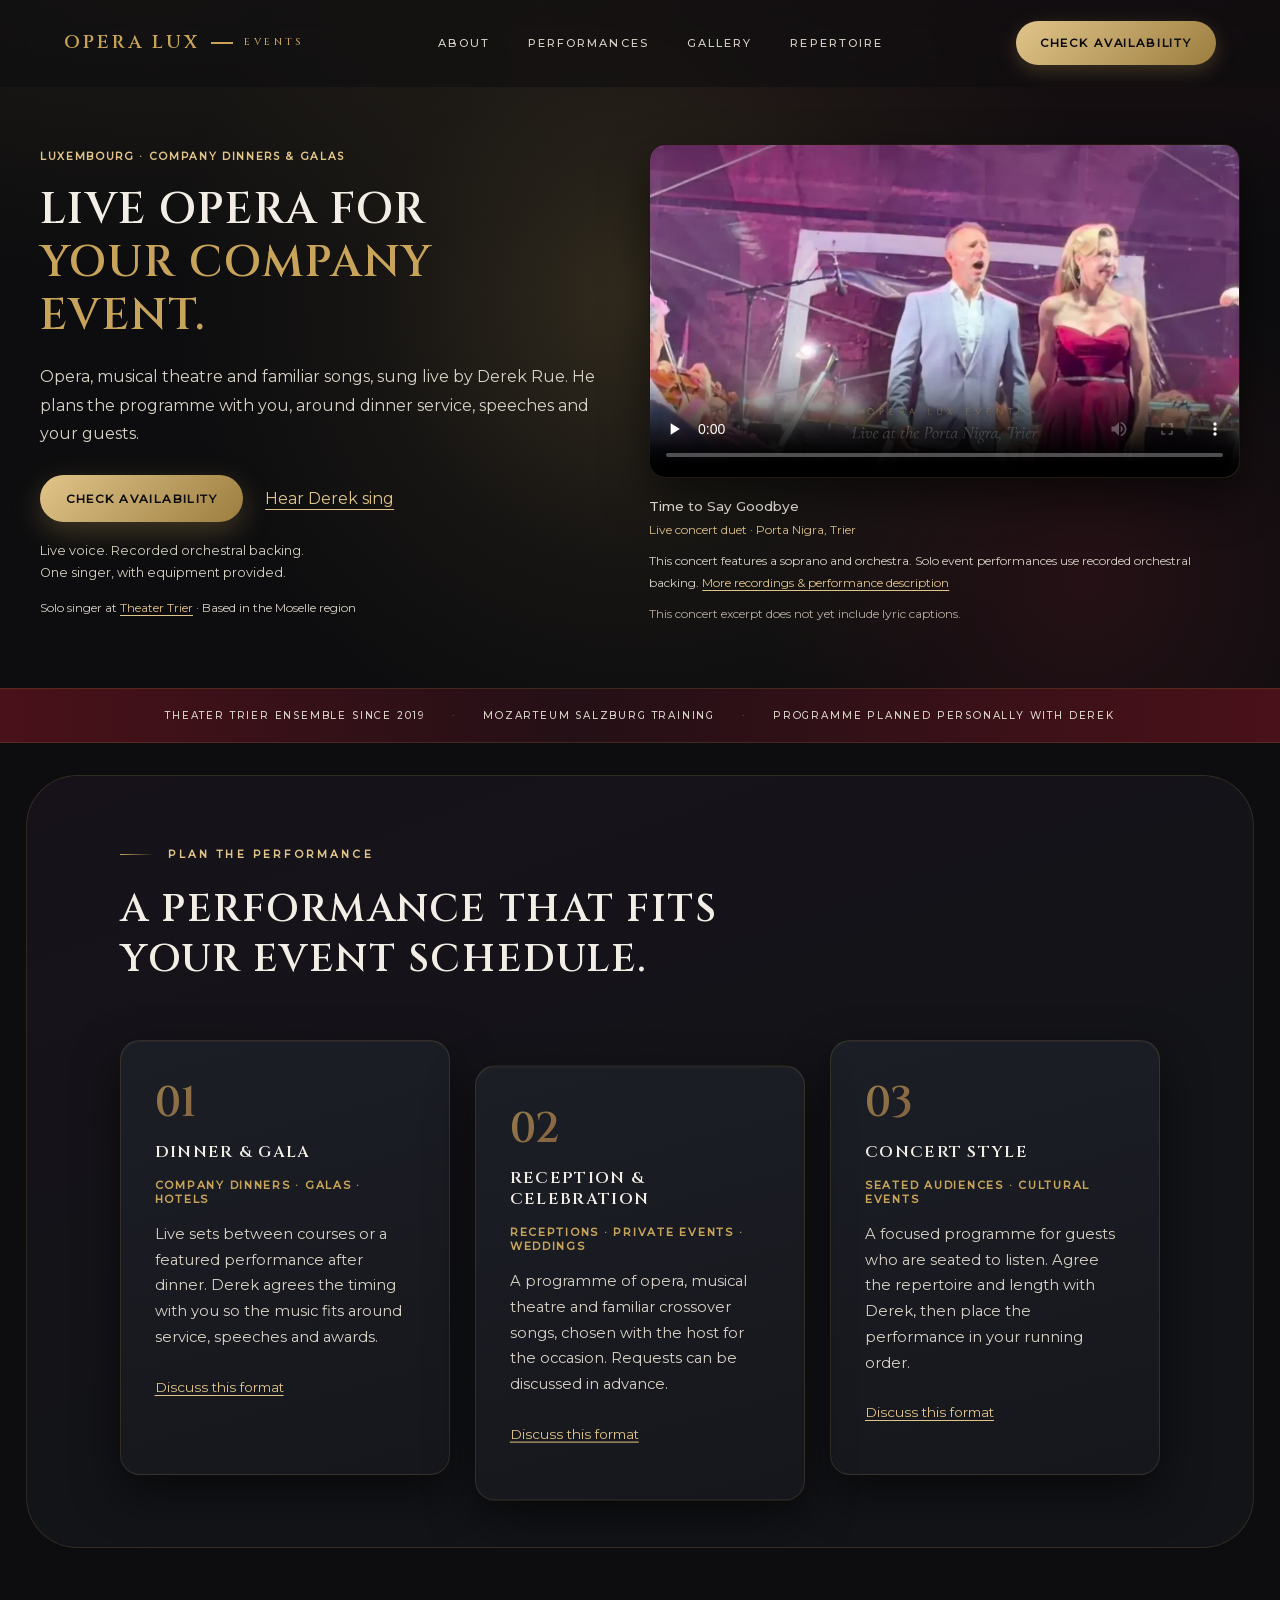
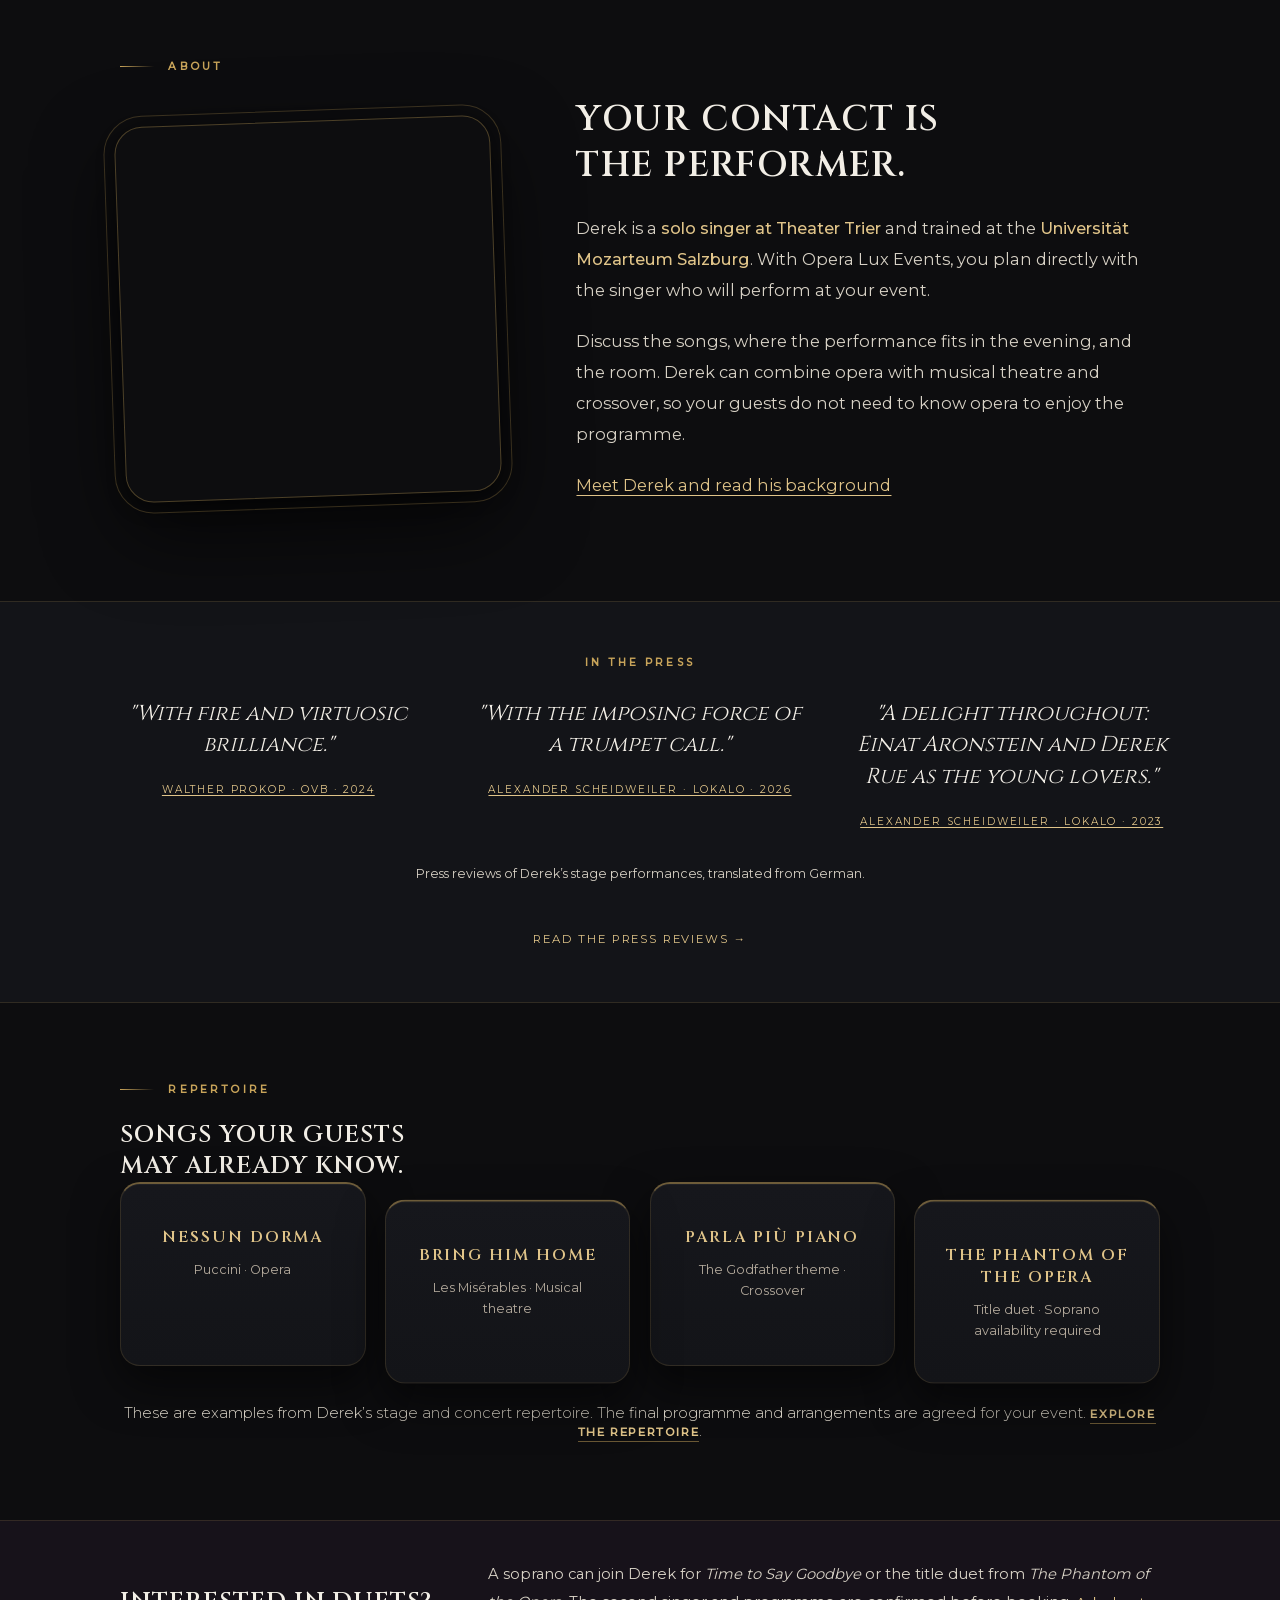
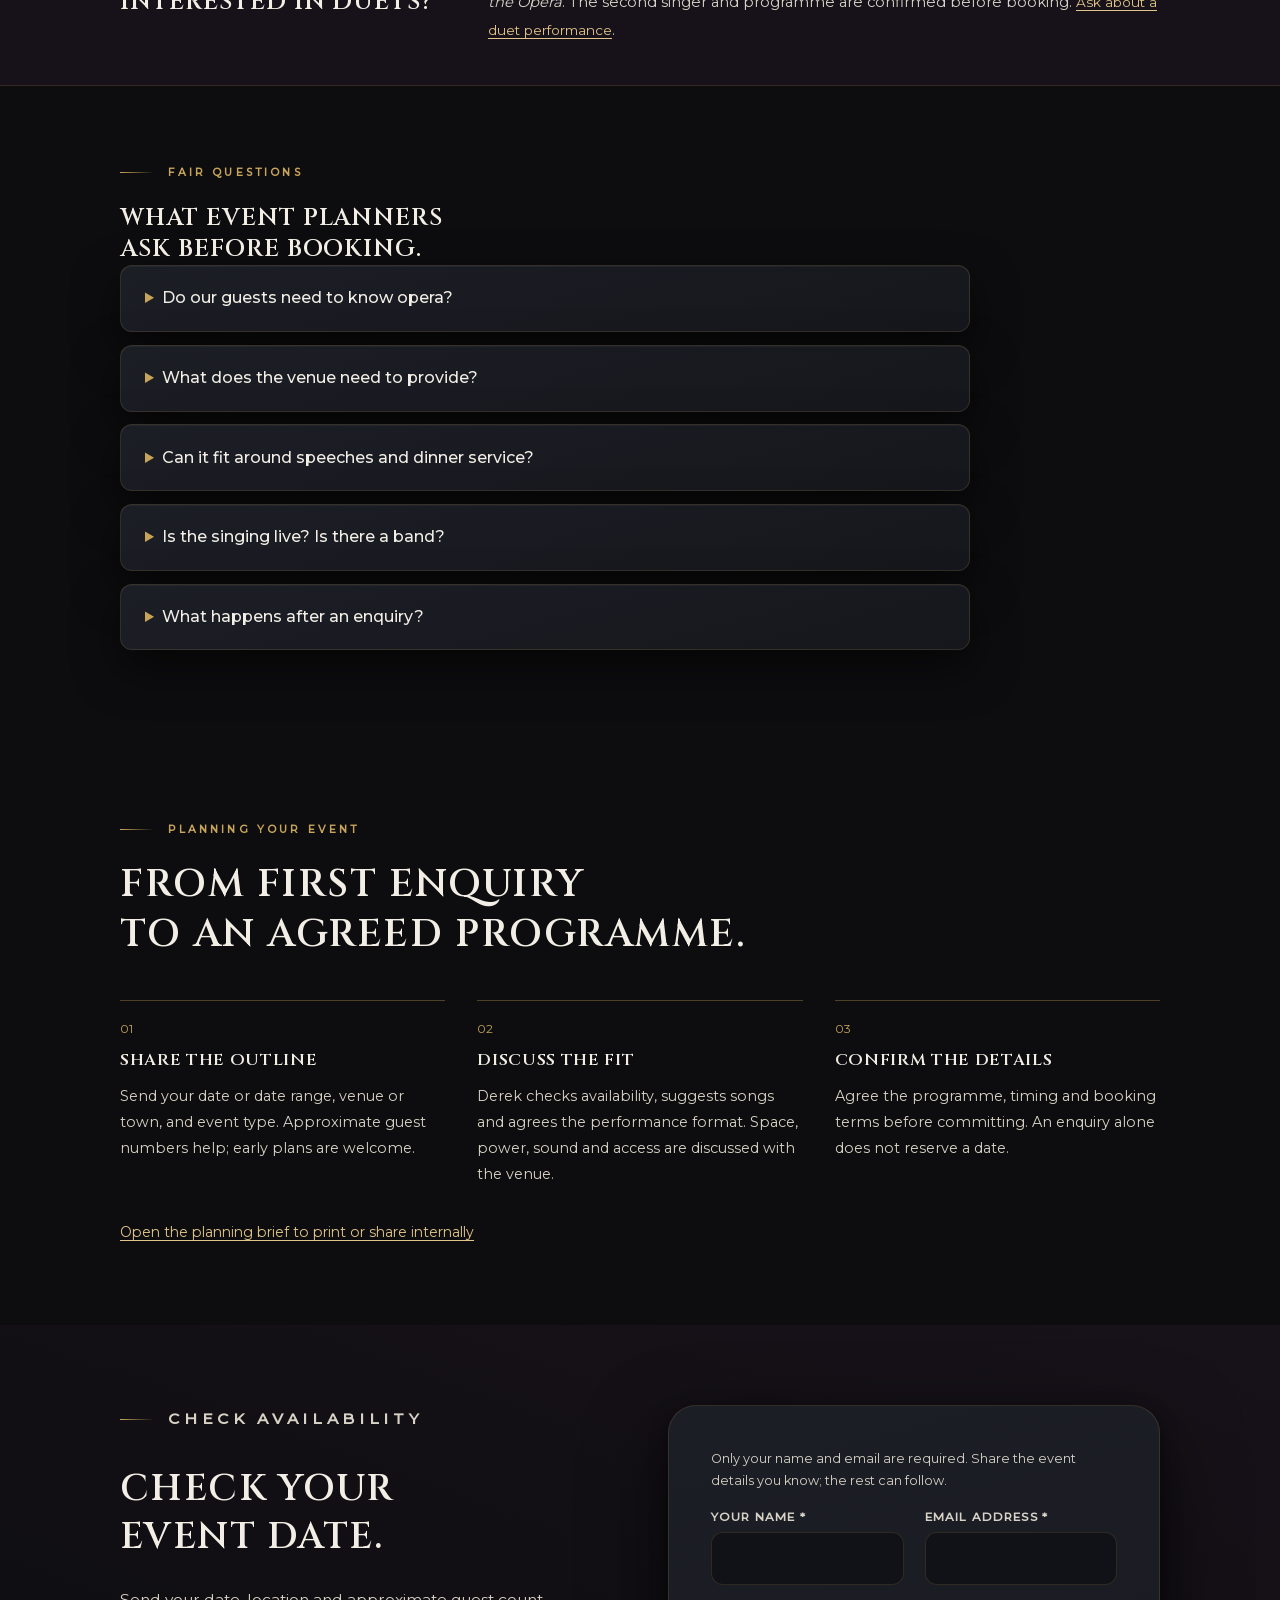
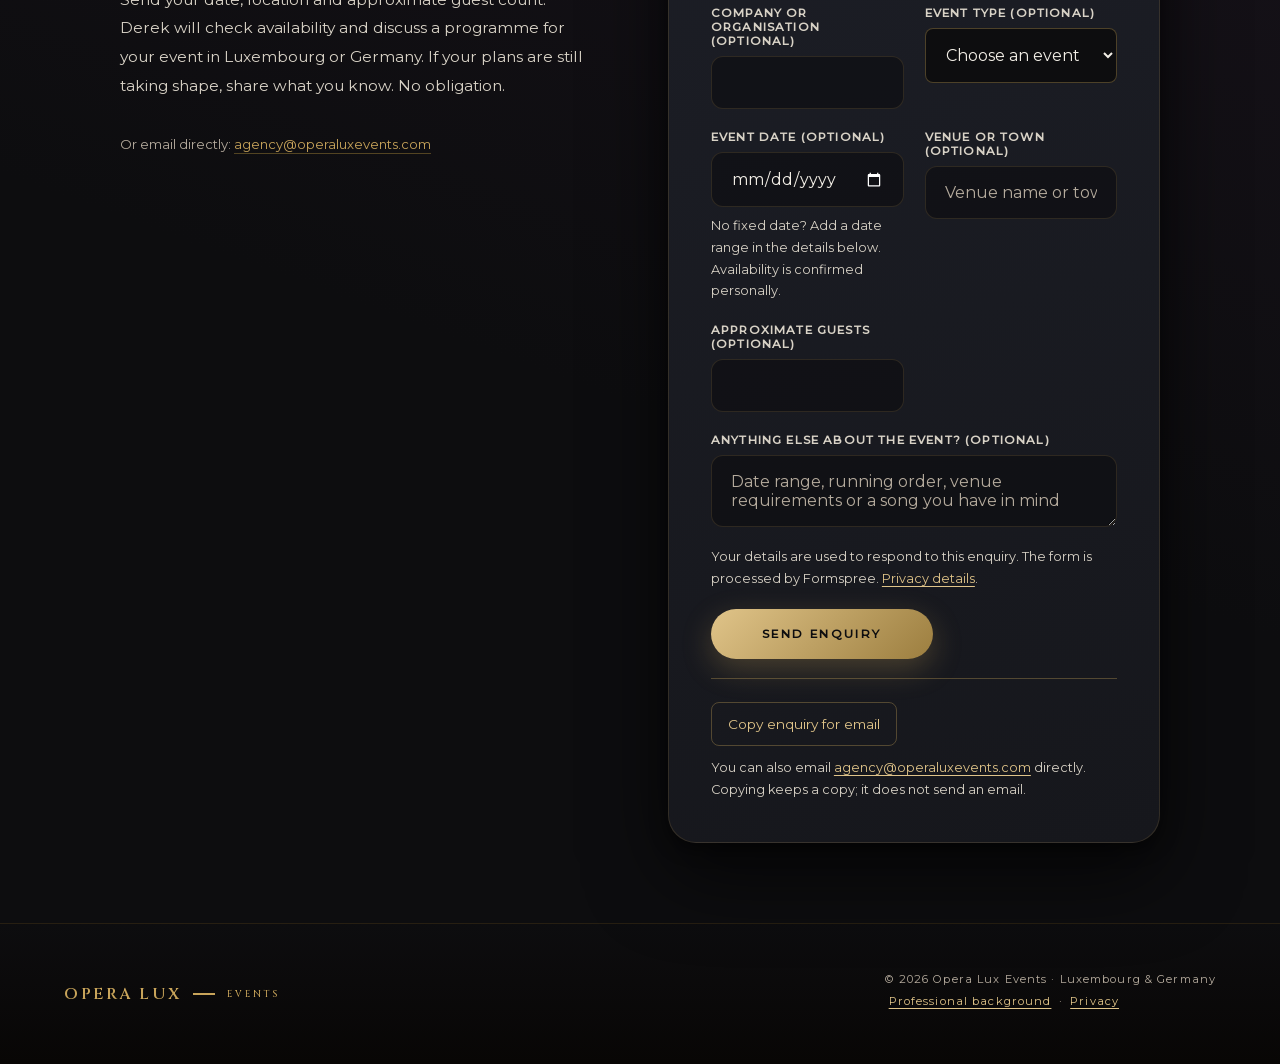
==== commit 0f6ac7ec: "Finish planner enquiry receipts, truthful proof and lighter performance media" ====
--- a/index.html
+++ b/index.html
@@ -2,7 +2,6 @@
 
 <html lang="en">
 <head>
-<script>document.documentElement.classList.add('js');</script>
 <meta charset="utf-8"/>
 <meta content="width=device-width, initial-scale=1.0" name="viewport"/>
 <title>Live Opera for Corporate Events in Luxembourg | Opera Lux</title>
@@ -57,14 +56,39 @@
 <p class="hero-proof">Solo singer at <a href="https://theater-trier.de/personen/derek-rue.html">Theater Trier</a> · Based in the Moselle region</p>
 </div>
 <figure class="hero-recording" id="watch">
-<div class="main-frame"><video aria-describedby="home-recording-context" aria-label="Time to Say Goodbye: Derek Rue, soprano and orchestra at Porta Nigra" controls="" playsinline="" poster="images/performance-poster.webp" preload="none" src="videos/opera-lux-porta-nigra.mp4"></video></div>
+<div class="main-frame"><video aria-describedby="home-recording-context" aria-label="Time to Say Goodbye: Derek Rue, soprano and orchestra at Porta Nigra" controls="" playsinline="" poster="images/performance-poster.webp" preload="none" src="videos/opera-lux-porta-nigra-720.mp4"></video></div>
 <figcaption><strong>Time to Say Goodbye</strong><span>Live concert duet · Porta Nigra, Trier</span></figcaption>
 <p class="recording-context" id="home-recording-context">This concert features a soprano and orchestra. Solo event performances use recorded orchestral backing. <a href="gallery.html#video">More recordings &amp; performance description</a></p>
-</figure>
+<p class="caption-notice">This concert excerpt does not yet include lyric captions.</p></figure>
 </div>
 </section>
 <!-- CREDIBILITY STRIP -->
-<div class="cred-strip"><div class="cred-inner"><span>Theater Trier ensemble since 2019</span><span aria-hidden="true" class="cred-sep">·</span><span>Mozarteum Salzburg training</span><span aria-hidden="true" class="cred-sep">·</span><span>Programme planned personally with Derek</span></div></div>
+<div class="cred-strip"><div class="cred-inner"><span>Theater Trier ensemble since 2019</span><span aria-hidden="true" class="cred-sep">·</span><span>Mozarteum Salzburg training</span><span aria-hidden="true" class="cred-sep">·</span><span>Programme planned personally with Derek</span></div></div><section class="formats-bg">
+<div class="section-inner">
+<p class="section-label">Plan the performance</p>
+<h2>A performance that fits<br/>your event schedule.</h2>
+<div class="formats-grid">
+<div class="format-card">
+<div class="format-num">01</div>
+<div class="format-title">Dinner &amp; Gala</div>
+<div class="format-venue">Company Dinners · Galas · Hotels</div>
+<p class="format-desc">Live sets between courses or a featured performance after dinner. Derek agrees the timing with you so the music fits around service, speeches and awards.</p>
+<a aria-label="Discuss this format: Dinner &amp; Gala" class="format-link" href="#contact">Discuss this format</a></div>
+<div class="format-card">
+<div class="format-num">02</div>
+<div class="format-title">Reception &amp; Celebration</div>
+<div class="format-venue">Receptions · Private Events · Weddings</div>
+<p class="format-desc">A programme of opera, musical theatre and familiar crossover songs, chosen with the host for the occasion. Requests can be discussed in advance.</p>
+<a aria-label="Discuss this format: Reception &amp; Celebration" class="format-link" href="#contact">Discuss this format</a></div>
+<div class="format-card">
+<div class="format-num">03</div>
+<div class="format-title">Concert Style</div>
+<div class="format-venue">Seated Audiences · Cultural Events</div>
+<p class="format-desc">A focused programme for guests who are seated to listen. Agree the repertoire and length with Derek, then place the performance in your running order.</p>
+<a aria-label="Discuss this format: Concert Style" class="format-link" href="#contact">Discuss this format</a></div>
+</div>
+</div>
+</section>
 <!-- ABOUT -->
 <section class="section">
 <div class="section-inner">
@@ -84,39 +108,13 @@
 <div class="pressbar-quotes">
 <blockquote class="pressbar-q">"With fire and virtuosic brilliance."<cite><a href="https://www.ovb-online.de/rosenheim/kultur/maxlrain-liebe-verboten-vergnuegen-garantiert-eine-ganz-andere-wagner-oper-in-der-reithalle-93176266.html">Walther Prokop · OVB · 2024</a></cite></blockquote>
 <blockquote class="pressbar-q">"With the imposing force of a trumpet call."<cite><a href="https://lokalo.de/artikel/401453/bocksdaemonen-zerren-am-bett-die-entfuehrung-aus-dem-serail-am-theater-trier/">Alexander Scheidweiler · Lokalo · 2026</a></cite></blockquote>
-<blockquote class="pressbar-q">"A delight throughout."<cite><a href="https://lokalo.de/artikel/308804/karneval-in-venedig-verdis-falstaff-am-theater-trier/">Alexander Scheidweiler · Lokalo · 2023</a></cite></blockquote>
+<blockquote class="pressbar-q">"A delight throughout: Einat Aronstein and Derek Rue as the young lovers."<cite><a href="https://lokalo.de/artikel/308804/karneval-in-venedig-verdis-falstaff-am-theater-trier/">Alexander Scheidweiler · Lokalo · 2023</a></cite></blockquote>
 </div>
 <p class="press-note">Press reviews of Derek’s stage performances, translated from German.</p>
 <a class="pressbar-link" href="performances.html">Read the press reviews →</a>
 </div>
 </section>
 <!-- FORMATS -->
-<section class="formats-bg">
-<div class="section-inner">
-<p class="section-label">Experience Formats</p>
-<h2>A performance that fits<br/>your event schedule.</h2>
-<div class="formats-grid">
-<div class="format-card">
-<div class="format-num">01</div>
-<div class="format-title">Dinner &amp; Gala</div>
-<div class="format-venue">Company Dinners · Galas · Hotels</div>
-<p class="format-desc">Live sets between courses or a featured performance after dinner. Derek agrees the timing with you so the music fits around service, speeches and awards.</p>
-</div>
-<div class="format-card">
-<div class="format-num">02</div>
-<div class="format-title">Reception &amp; Celebration</div>
-<div class="format-venue">Receptions · Private Events · Weddings</div>
-<p class="format-desc">A programme of opera, musical theatre and familiar crossover songs, chosen with the host for the occasion. Requests can be discussed in advance.</p>
-</div>
-<div class="format-card">
-<div class="format-num">03</div>
-<div class="format-title">Concert Style</div>
-<div class="format-venue">Seated Audiences · Cultural Events</div>
-<p class="format-desc">A focused programme for guests who are seated to listen. Agree the repertoire and length with Derek, then place the performance in your running order.</p>
-</div>
-</div>
-</div>
-</section>
 <!-- REPERTOIRE -->
 <section class="rep-bg">
 <div class="section-inner">
@@ -144,17 +142,7 @@
 </div>
 </section>
 <!-- DUO -->
-<section class="duo-bg">
-<div class="duo-inner">
-<div class="duo-accent">The<br/>Duo<br/>Experience</div>
-<div class="duo-text">
-<div class="duo-tag">Upon Request</div>
-<h3>A soprano can join Derek for selected duets.</h3>
-<p>For a gala, wedding or seated programme, ask about a duet performance. Examples include Time to Say Goodbye and the title duet from The Phantom of the Opera. The second singer, programme and practical requirements are confirmed before booking.</p>
-<p><a href="#contact">Get in touch to enquire.</a></p>
-</div>
-</div>
-</section>
+<aside class="duet-note"><div class="section-inner"><h2>Interested in duets?</h2><p>A soprano can join Derek for <em>Time to Say Goodbye</em> or the title duet from <em>The Phantom of the Opera</em>. The second singer and programme are confirmed before booking. <a href="#contact">Ask about a duet performance</a>.</p></div></aside>
 <!-- STATEMENT -->
 <!-- FAIR QUESTIONS -->
 <section class="faq-bg">
@@ -162,11 +150,11 @@
 <p class="section-label">Fair Questions</p>
 <h2>What event planners<br/>ask before booking.</h2>
 <div class="faq-grid">
-<div class="faq-card"><h3 class="faq-q">Do our guests need to know opera?</h3><p class="faq-a">No. Derek can combine opera with musical theatre and crossover songs. You choose the balance together, based on the guests and the occasion.</p></div>
-<div class="faq-card"><h3 class="faq-q">What does the venue need to provide?</h3><p class="faq-a">A stage is not essential. Derek brings equipment and recorded orchestral backing. Space, power, access and sound requirements are agreed with the venue before booking. Share any venue restrictions in your enquiry.</p></div>
-<div class="faq-card"><h3 class="faq-q">Can it fit around speeches and dinner service?</h3><p class="faq-a">Yes. A featured set or several shorter sets can be planned around your running order. Share your schedule when you enquire so Derek can suggest the right format.</p></div>
-<div class="faq-card"><h3 class="faq-q">Is the singing live? Is there a band?</h3><p class="faq-a">Derek sings live, with recorded orchestral backing for solo event performances. There is no live band or orchestra in that format. A second singer can be requested for selected duets, subject to availability.</p></div>
-<div class="faq-card wide"><h3 class="faq-q">What happens after an enquiry?</h3><p class="faq-a">Derek checks the date and discusses the programme and practical requirements with you. The performance and booking terms are agreed before you commit. An enquiry does not reserve a date.</p></div>
+<details class="faq-card"><summary class="faq-q">Do our guests need to know opera?</summary><p class="faq-a">No. Derek can combine opera with musical theatre and crossover songs. You choose the balance together, based on the guests and the occasion.</p></details>
+<details class="faq-card"><summary class="faq-q">What does the venue need to provide?</summary><p class="faq-a">A stage is not essential. Derek brings equipment and recorded orchestral backing. Space, power, access and sound requirements are agreed with the venue before booking. Share any venue restrictions in your enquiry.</p></details>
+<details class="faq-card"><summary class="faq-q">Can it fit around speeches and dinner service?</summary><p class="faq-a">Yes. A featured set or several shorter sets can be planned around your running order. Share your schedule when you enquire so Derek can suggest the right format.</p></details>
+<details class="faq-card"><summary class="faq-q">Is the singing live? Is there a band?</summary><p class="faq-a">Derek sings live, with recorded orchestral backing for solo event performances. There is no live band or orchestra in that format. A second singer can be requested for selected duets, subject to availability.</p></details>
+<details class="faq-card"><summary class="faq-q">What happens after an enquiry?</summary><p class="faq-a">Derek checks the date and discusses the programme and practical requirements with you. The performance and booking terms are agreed before you commit. An enquiry does not reserve a date.</p></details>
 </div>
 </div>
 </section>
@@ -180,23 +168,15 @@
 <h2>Check your event date.</h2>
 <p>Send your date, location and approximate guest count. Derek will check availability and discuss a programme for your event in Luxembourg or Germany. If your plans are still taking shape, share what you know. No obligation.</p>
 <p style="font-size:0.82rem; color:var(--grey); margin-bottom:1.5rem;">Or email directly: <a href="mailto:agency@operaluxevents.com" style="color:var(--gold); text-decoration:none; border-bottom:1px solid rgba(184,150,62,0.4); padding-bottom:1px;">agency@operaluxevents.com</a></p>
-<ul class="contact-events">
-<li>Corporate galas and company events</li>
-<li>Weddings and private celebrations</li>
-<li>Restaurant and hotel evenings</li>
-<li>Cultural events and festivals</li>
-<li>Embassy and diplomatic functions</li>
-<li>Retirement parties and milestones</li>
-</ul>
 </div>
 <form action="https://formspree.io/f/mzdorkoq" aria-describedby="form-help" aria-label="Event enquiry" class="contact-form" method="POST">
-<p class="form-help" id="form-help">Required fields are marked *. You can leave the date open.</p>
+<p class="form-help" id="form-help">Only your name and email are required. Share the event details you know; the rest can follow.</p>
 <input name="_subject" type="hidden" value="Opera Lux Events: booking enquiry"/>
 <div aria-hidden="true" class="form-trap"><label for="website">Leave this empty</label><input autocomplete="off" id="website" name="_gotcha" tabindex="-1" type="text"/></div>
-<fieldset class="enquiry-fields"><legend class="sr-only">Your contact and event details</legend><div class="form-group"><label for="name">Your name *</label><input autocomplete="name" id="name" maxlength="120" name="name" required="" type="text"/></div><div class="form-group"><label for="email">Email address *</label><input autocomplete="email" id="email" maxlength="254" name="email" required="" type="email"/></div><div class="form-group"><label for="company">Company or organisation</label><input autocomplete="organization" id="company" maxlength="160" name="company" type="text"/></div><div class="form-group"><label for="event">Event type *</label><select id="event" name="event" required=""><option value="">Choose an event type</option><option>Corporate dinner or gala</option><option>Company reception</option><option>Restaurant or hotel evening</option><option>Wedding or private celebration</option><option>Cultural or diplomatic event</option><option>Other</option></select></div><div class="form-group"><label for="date">Event date, if known</label><input aria-describedby="date-help" id="date" name="date" type="date"/><small id="date-help">Availability is confirmed personally.</small></div><div class="form-group"><label for="venue">Venue or town *</label><input id="venue" maxlength="200" name="venue" placeholder="Venue name or town in Luxembourg or Germany" required="" type="text"/></div><div class="form-group"><label for="guests">Approximate number of guests</label><input id="guests" inputmode="numeric" max="100000" min="1" name="guests" type="number"/></div><div class="form-group"><label for="message">Anything else about the event?</label><textarea id="message" maxlength="5000" name="message" placeholder="Date range, running order, venue requirements or a song you have in mind"></textarea></div></fieldset>
+<fieldset class="enquiry-fields"><legend class="sr-only">Your contact and event details</legend><div class="form-group"><label for="name">Your name *</label><input aria-describedby="name-error" autocomplete="name" id="name" maxlength="120" name="name" pattern=".*\S.*" required="" title="Enter your name using at least one non-space character." type="text"/><span class="field-error" hidden="" id="name-error"></span></div><div class="form-group"><label for="email">Email address *</label><input aria-describedby="email-error" autocomplete="email" id="email" maxlength="254" name="email" required="" type="email"/><span class="field-error" hidden="" id="email-error"></span></div><div class="form-group"><label for="company">Company or organisation (optional)</label><input aria-describedby="company-error" autocomplete="organization" id="company" maxlength="160" name="company" type="text"/><span class="field-error" hidden="" id="company-error"></span></div><div class="form-group"><label for="event">Event type (optional)</label><select aria-describedby="event-error" id="event" name="event"><option value="">Choose an event type</option><option>Corporate dinner or gala</option><option>Company reception</option><option>Restaurant or hotel evening</option><option>Wedding or private celebration</option><option>Cultural or diplomatic event</option><option>Other</option></select><span class="field-error" hidden="" id="event-error"></span></div><div class="form-group"><label for="date">Event date (optional)</label><input aria-describedby="date-help date-error" id="date" name="date" type="date"/><span class="field-error" hidden="" id="date-error"></span><small id="date-help">No fixed date? Add a date range in the details below. Availability is confirmed personally.</small></div><div class="form-group"><label for="venue">Venue or town (optional)</label><input aria-describedby="venue-error" id="venue" maxlength="200" name="venue" placeholder="Venue name or town in Luxembourg or Germany" type="text"/><span class="field-error" hidden="" id="venue-error"></span></div><div class="form-group"><label for="guests">Approximate guests (optional)</label><input aria-describedby="guests-error" id="guests" inputmode="numeric" max="100000" min="1" name="guests" type="number"/><span class="field-error" hidden="" id="guests-error"></span></div><div class="form-group form-group-wide"><label for="message">Anything else about the event? (optional)</label><textarea aria-describedby="message-error" id="message" maxlength="5000" name="message" placeholder="Date range, running order, venue requirements or a song you have in mind"></textarea><span class="field-error" hidden="" id="message-error"></span></div></fieldset>
 <p class="privacy-note">Your details are used to respond to this enquiry. The form is processed by Formspree. <a href="privacy.html">Privacy details</a>.</p>
 <button class="btn" type="submit">Send enquiry</button>
-<p aria-live="polite" class="form-status" id="form-status" role="status" tabindex="-1"></p><div class="enquiry-recovery"><button class="copy-enquiry" hidden="" type="button">Copy enquiry for email</button><p aria-live="polite" class="form-help" id="copy-status" role="status"></p><div hidden="" id="copy-fallback"><label for="enquiry-copy">Select and copy your enquiry, then paste it into an email.</label><textarea id="enquiry-copy" readonly="" rows="8"></textarea></div><p class="form-help">Then email <a href="mailto:agency@operaluxevents.com?subject=Opera%20Lux%20Events%3A%20booking%20enquiry">agency@operaluxevents.com</a>. Nothing is sent by the copy button.</p></div>
+<p aria-live="polite" class="form-status" id="form-status" role="status" tabindex="-1"></p><div aria-label="Fields to check" class="form-errors" hidden="" id="form-errors"></div><section aria-labelledby="receipt-title" class="enquiry-receipt" hidden=""><h3 id="receipt-title">Your submitted enquiry</h3><p id="receipt-context"></p><pre id="receipt-text"></pre><button class="copy-enquiry" data-new-enquiry="" type="button">Start another enquiry</button></section><div class="enquiry-recovery"><button class="copy-enquiry copy-draft" hidden="" type="button">Copy enquiry for email</button><p aria-live="polite" class="form-help" id="copy-status" role="status"></p><div hidden="" id="copy-fallback"><label for="enquiry-copy">Select and copy your enquiry, then paste it into an email.</label><textarea id="enquiry-copy" readonly="" rows="8"></textarea></div><p class="form-help">You can also email <a href="mailto:agency@operaluxevents.com?subject=Opera%20Lux%20Events%3A%20booking%20enquiry">agency@operaluxevents.com</a> directly. Copying keeps a copy; it does not send an email.</p></div>
 <noscript><p class="form-help">Submitting opens Formspree’s confirmation page. You can also email agency@operaluxevents.com.</p></noscript>
 </form>
 </div>
--- a/styles.css
+++ b/styles.css
@@ -1045,13 +1045,13 @@
   .nav-logo { margin-right: auto; }
   .nav-cta { font-size: .62rem; letter-spacing: .06em; padding: .65rem .85rem; }
   .menu-toggle { color: var(--ivory); background: transparent; border: 1px solid var(--line-strong); border-radius: 8px; padding: .5rem .7rem; font: inherit; font-size: .8rem; }
-  .js .menu-toggle { display: inline-flex; }
+  .has-menu .menu-toggle { display: inline-flex; }
   .nav-links { display: flex; gap: .25rem 1.2rem; flex-wrap: wrap; width: 100%; order: 4; justify-content: center; }
-  .js .nav-links { display: none; }
+  .has-menu .nav-links { display: none; }
   .has-menu.menu-open .nav-links { display: flex; }
   .nav-links a { font-size: .72rem; padding: .25rem; }
   .hero { padding-top: 7rem; }
-  html:not(.js) main { padding-top: 4rem; }
+  html:not(.menu-ready) main { padding-top: 4rem; }
 }
 @media (max-width: 768px) {
   .hero h1 { font-size: clamp(1.65rem, 6.6vw, 2.5rem); letter-spacing: .015em; }
@@ -1222,3 +1222,64 @@
 
 /* Use the already preloaded body weight for the first-screen paragraph. */
 .hero-sub { font-weight: 400; }
+
+/* Round 3: shorter decision path, full photographs and a recoverable enquiry. */
+.has-menu .menu-toggle { display: none; }
+@media (max-width: 1000px) {
+ .has-menu .menu-toggle { display: inline-flex; }
+ .has-menu .nav-links { display: none; }
+ .has-menu.menu-open .nav-links { display: flex; }
+ html:not(.menu-ready) main { padding-top: 4rem; }
+}
+.nav-links a[aria-current='page'] { color: var(--gold-light); text-decoration: underline; text-underline-offset: .4rem; }
+.format-link, .duet-note a, .photo-item a, .credit-row a { color: var(--gold-light); font-size: .85rem; line-height: 1.8; }
+.format-link { display: inline-block; margin-top: 1rem; padding: .5rem 0; }
+.duet-note { padding: 2.5rem 2rem; border-block: 1px solid var(--line); background: var(--bg-wine); }
+.duet-note .section-inner { display: grid; grid-template-columns: 1fr 2fr; gap: 2rem; align-items: center; }
+.duet-note h2 { font-size: 1.5rem; margin: 0; }
+.duet-note p { color: var(--ink-dim); font-size: .92rem; line-height: 1.9; }
+.faq-grid { display: block; max-width: 850px; }
+details.faq-card { margin-bottom: .8rem; padding: 0; border-radius: 12px; }
+.faq-card summary { padding: 1.2rem 1.5rem; cursor: pointer; margin: 0; color: var(--ivory); font-weight: 500; }
+.faq-card summary::marker { color: var(--gold); }
+.faq-card[open] summary { color: var(--gold-light); }
+.faq-card .faq-a { padding: 0 1.5rem 1.4rem; }
+.enquiry-fields { display: grid; grid-template-columns: minmax(0,1fr) minmax(0,1fr); gap: 1.3rem; }
+.form-group-wide { grid-column: 1 / -1; }
+.field-error { display: block; font-size: .8rem; line-height: 1.7; color: #efb4a8; margin-top: .5rem; }
+.form-errors { display: grid; gap: .5rem; font-size: .85rem; line-height: 1.8; }
+.form-errors a { color: #efb4a8; }
+.enquiry-receipt { border: 1px solid var(--gold); border-radius: 12px; padding: 1.2rem; }
+.enquiry-receipt h3 { font: 500 1.05rem var(--sans); margin-bottom: .8rem; }
+.enquiry-receipt p { color: var(--ink-dim); font-size: .85rem; line-height: 1.8; }
+#receipt-text { font: .85rem/1.8 var(--sans); white-space: pre-wrap; overflow-wrap: anywhere; margin: 1rem 0; }
+.form-status:focus { outline: 2px solid var(--gold); outline-offset: 5px; }
+.caption-notice { font-size: .75rem; line-height: 1.8; color: var(--muted); margin-top: .6rem; }
+.video-close { margin-top: .7rem; min-height: 44px; font: .85rem var(--sans); color: var(--gold-light); background: var(--bg); border: 1px solid var(--line-strong); padding: .7rem 1rem; border-radius: 8px; cursor: pointer; }
+.photo-grid { grid-template-columns: repeat(2,minmax(0,1fr)); align-items: start; gap: 2rem; }
+.photo-item { margin: 0; min-width: 0; }
+.photo-item > a { display: block; border: 1px solid var(--line); border-radius: 12px; overflow: hidden; background: #08090b; }
+.photo-item img { display: block; width: 100%; height: auto; aspect-ratio: 4/3; object-fit: contain; }
+.photo-item figcaption { font-size: .8rem; color: var(--ink-dim); line-height: 1.8; margin-top: .75rem; }
+.photo-item figcaption a { padding: .4rem 0; display: inline-block; }
+.credits-note, .now-copy > p { font-size: .95rem; line-height: 1.9; color: var(--ink-dim); }
+.credits-note { margin-bottom: 2rem; }
+.credit-row { padding: 1.5rem 0; border-top: 1px solid var(--line); }
+.credit-date { font-size: .75rem; color: var(--gold-light); margin-bottom: .5rem; }
+.credit-row h3 { font-size: 1.2rem; margin-bottom: .5rem; }
+.credit-row > p:not(.credit-date) { font-size: .9rem; line-height: 1.8; color: var(--ink-dim); }
+.credit-row a { display: inline-block; padding: .6rem 0; }
+@media (max-width: 768px) {
+ .enquiry-fields, .duet-note .section-inner, .photo-grid { grid-template-columns: minmax(0,1fr); }
+ .form-group-wide { grid-column: auto; }
+ .duet-note { padding: 2rem 24px; }
+ .duet-note .section-inner { gap: 1rem; }
+ .contact-form { padding: 1.5rem; }
+ .rep-grid { display: block; }
+ .rep-item, .rep-item:nth-child(even), .rep-item:hover, .rep-item:nth-child(even):hover {
+   transform: none; padding: 1.25rem 0; text-align: left; border: 0;
+   border-top: 1px solid var(--line-strong); border-radius: 0;
+   box-shadow: none; background: transparent;
+ }
+ .rep-title { margin-bottom: .4rem; }
+}
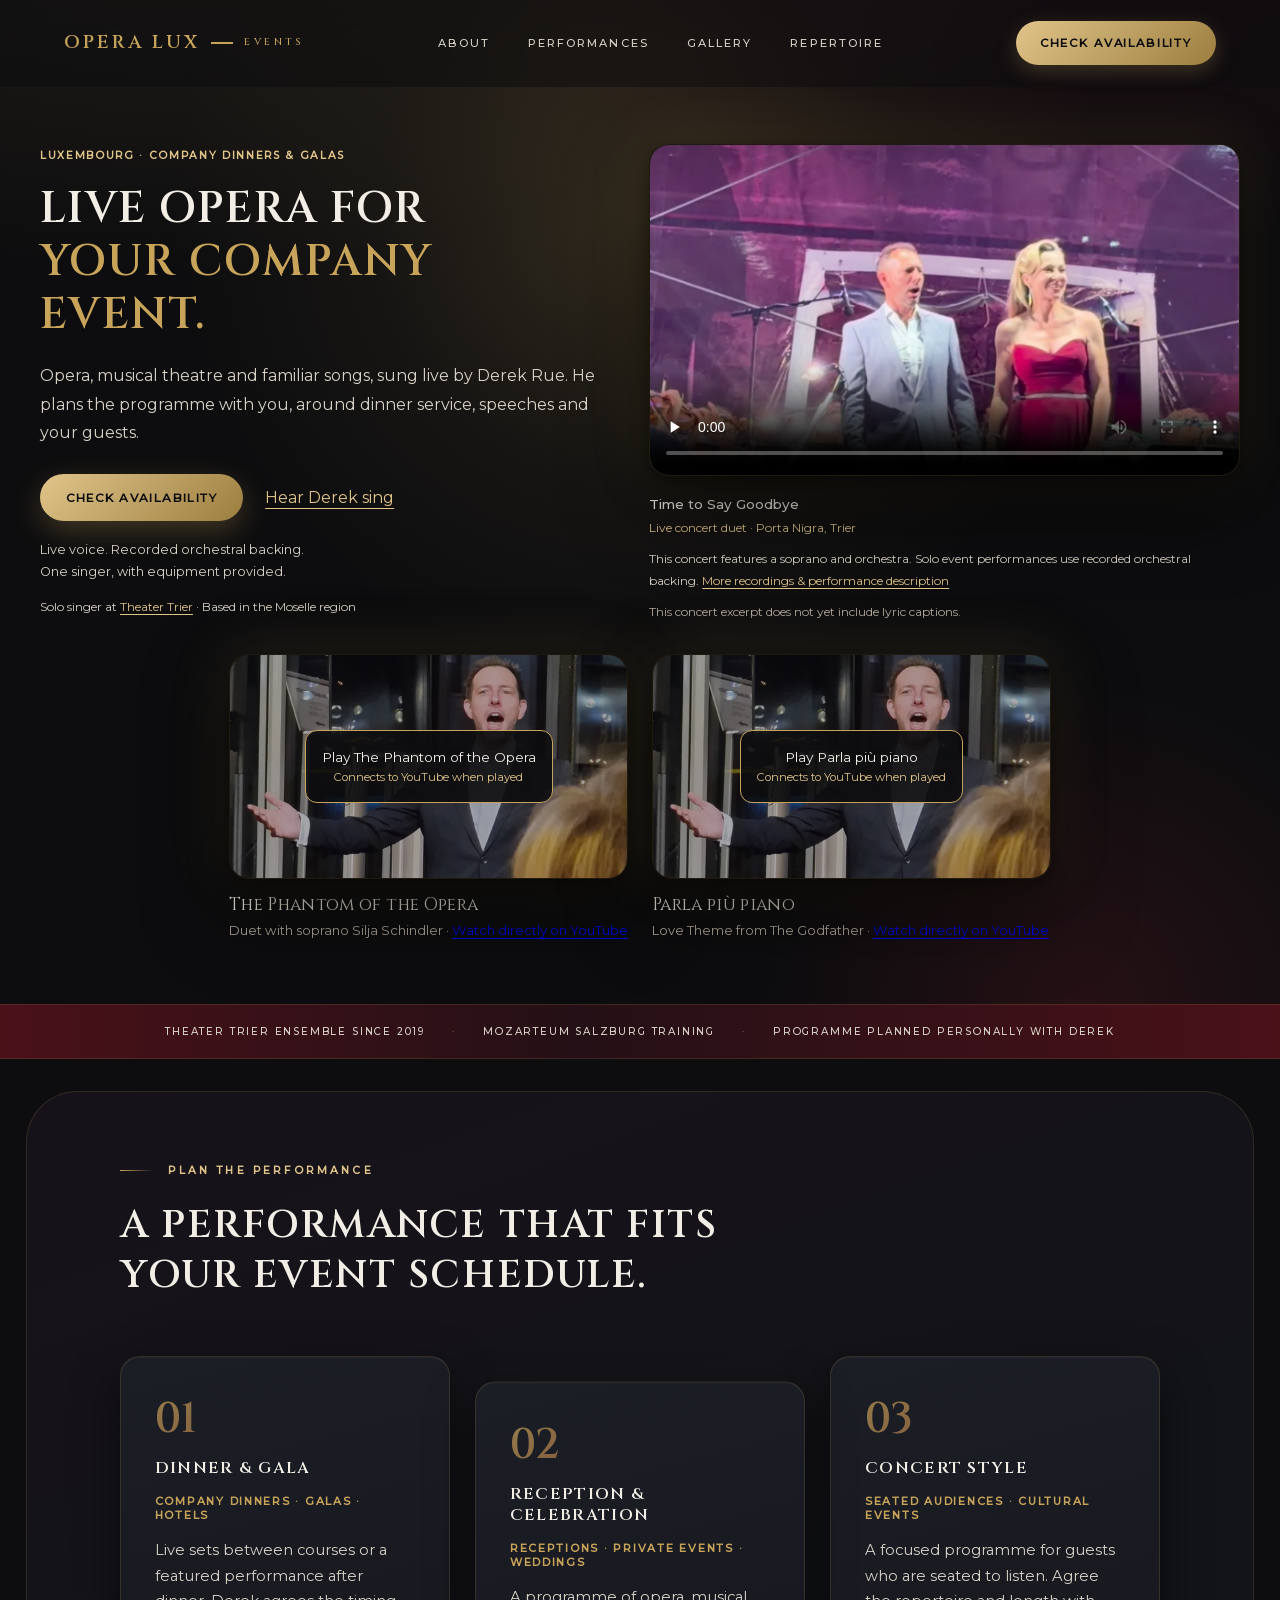
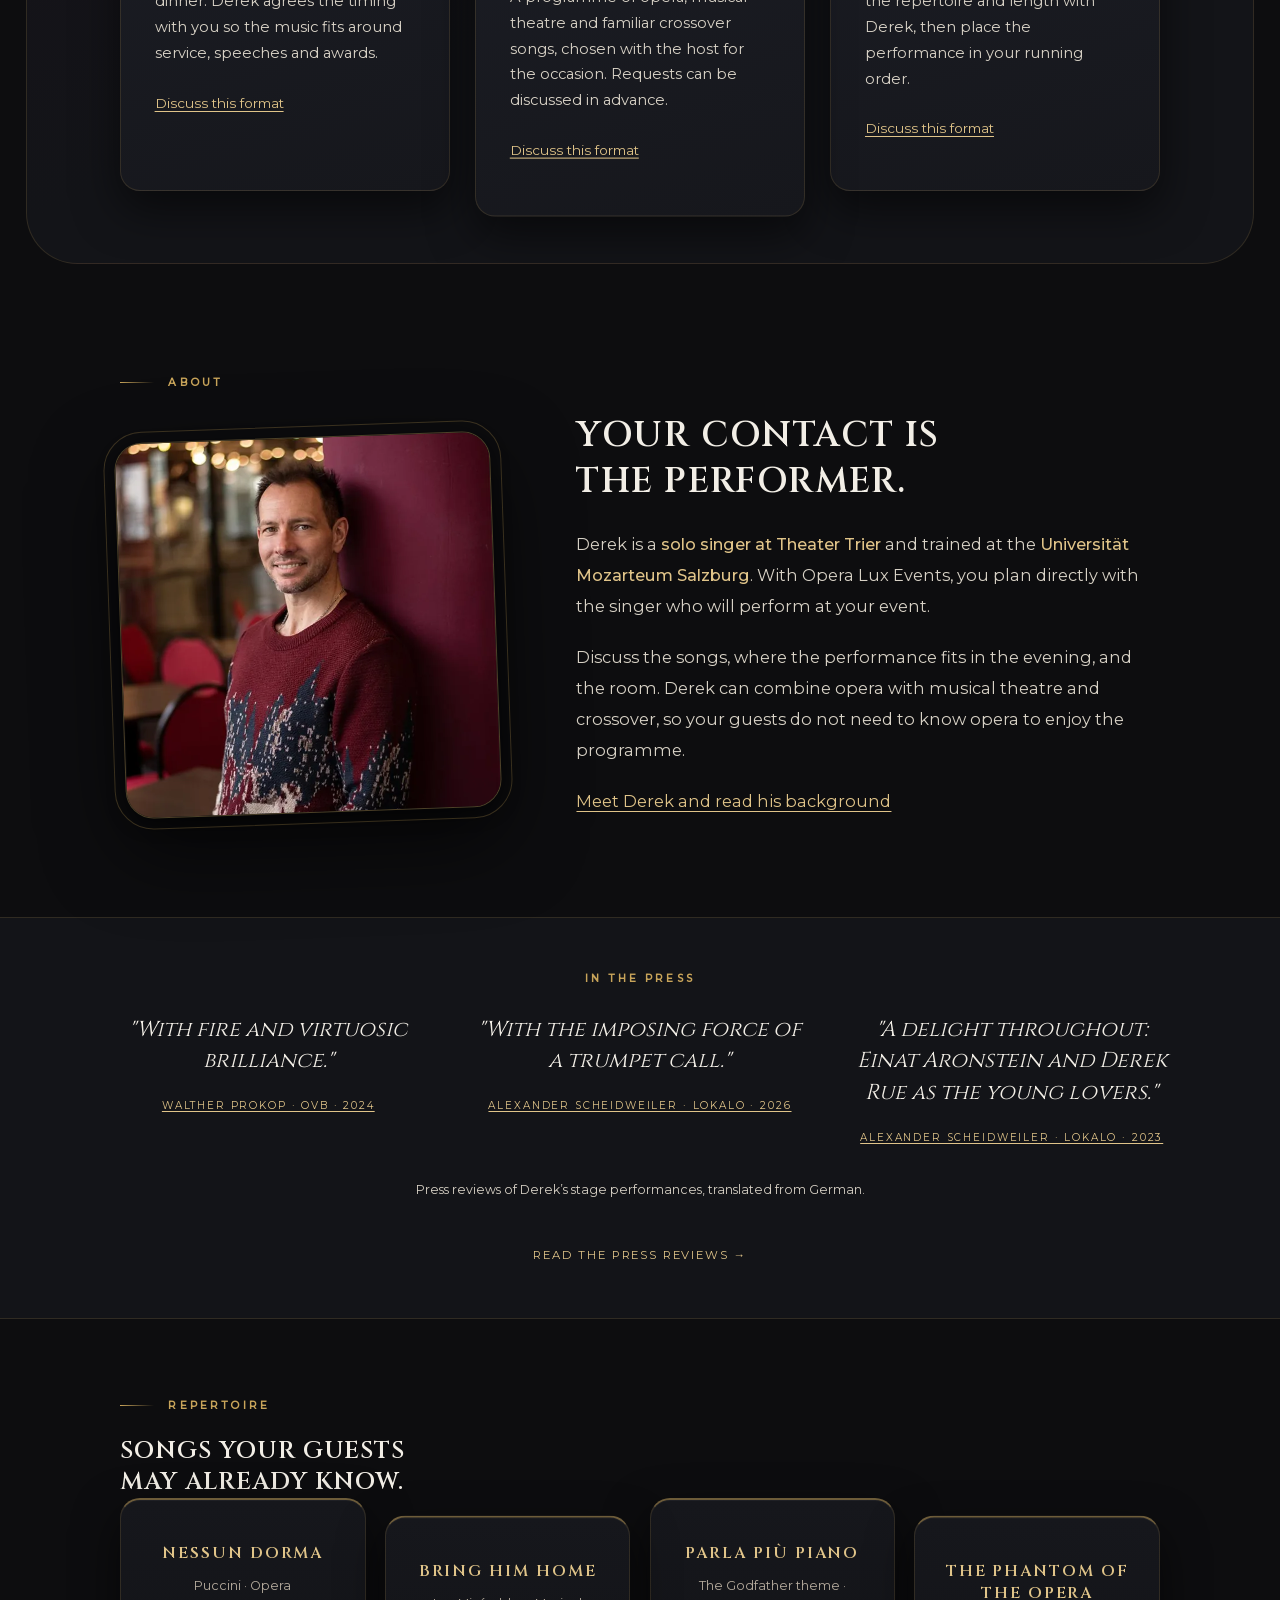
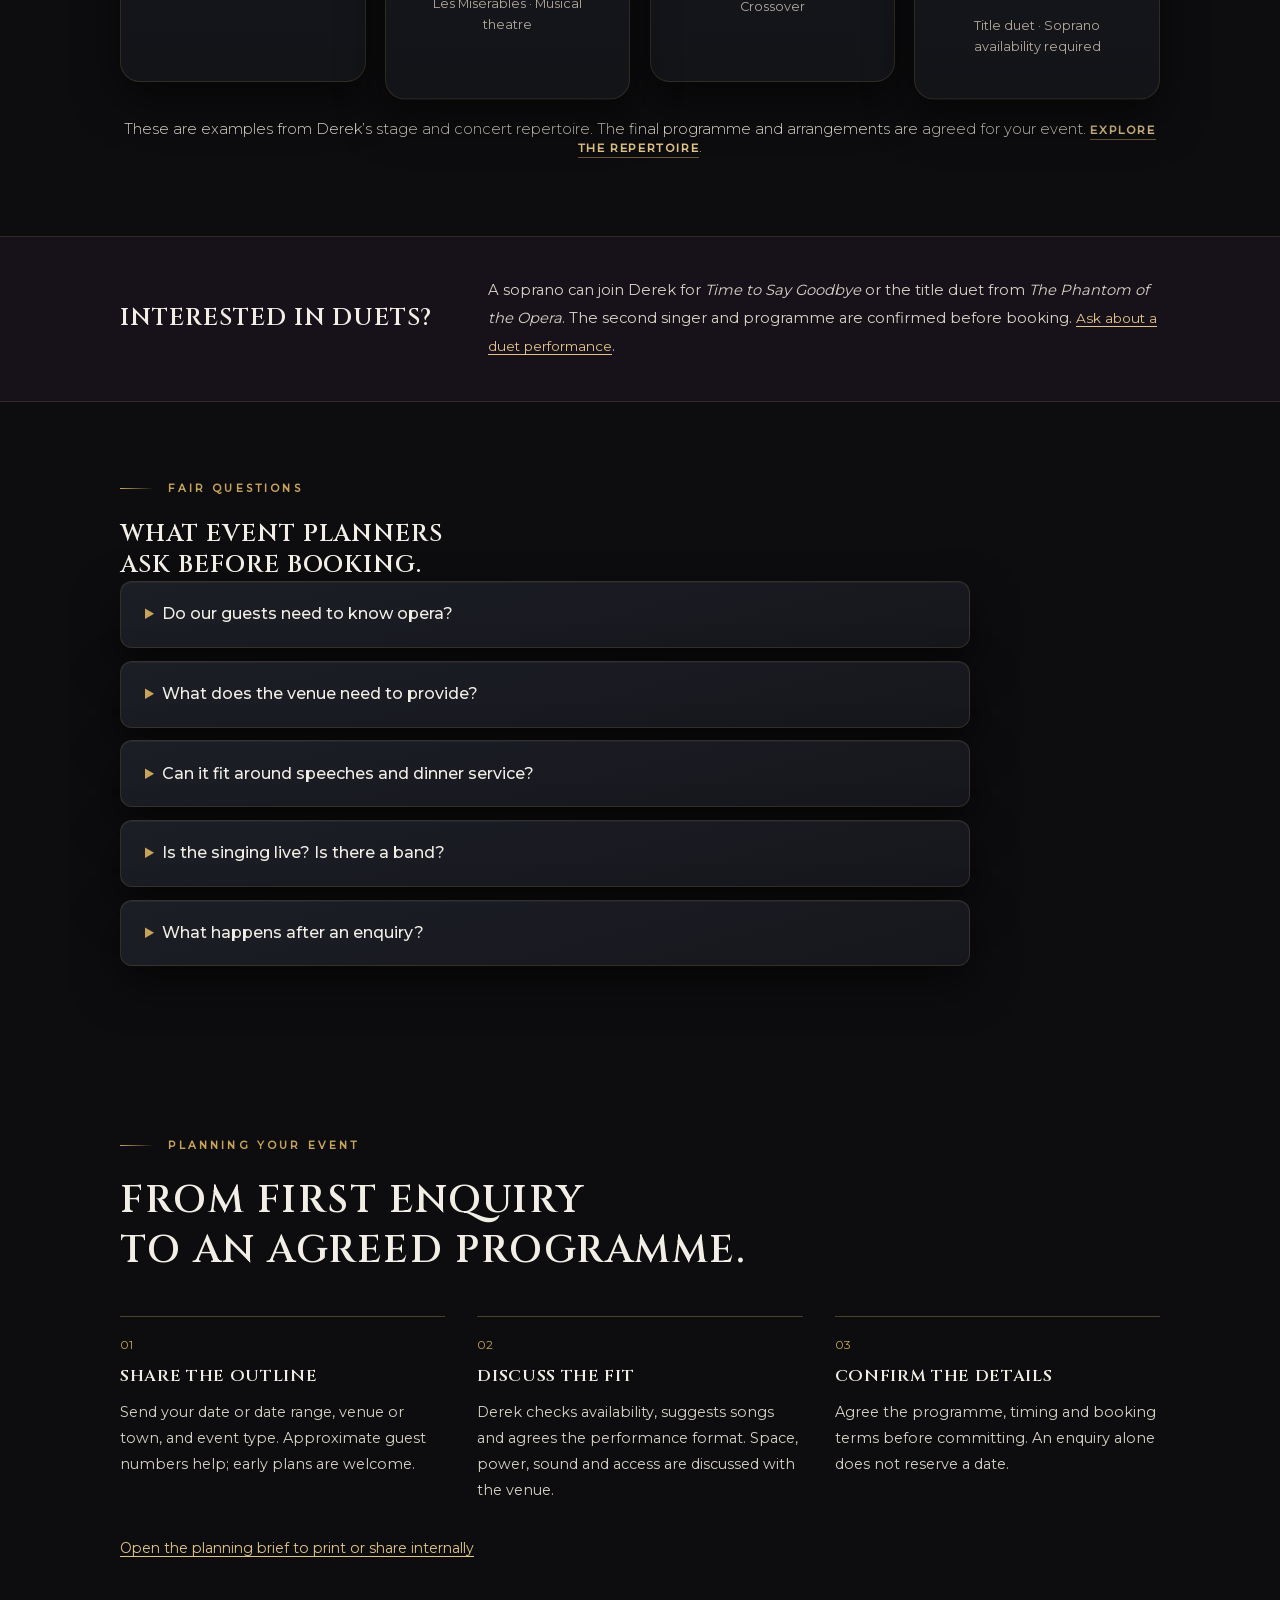
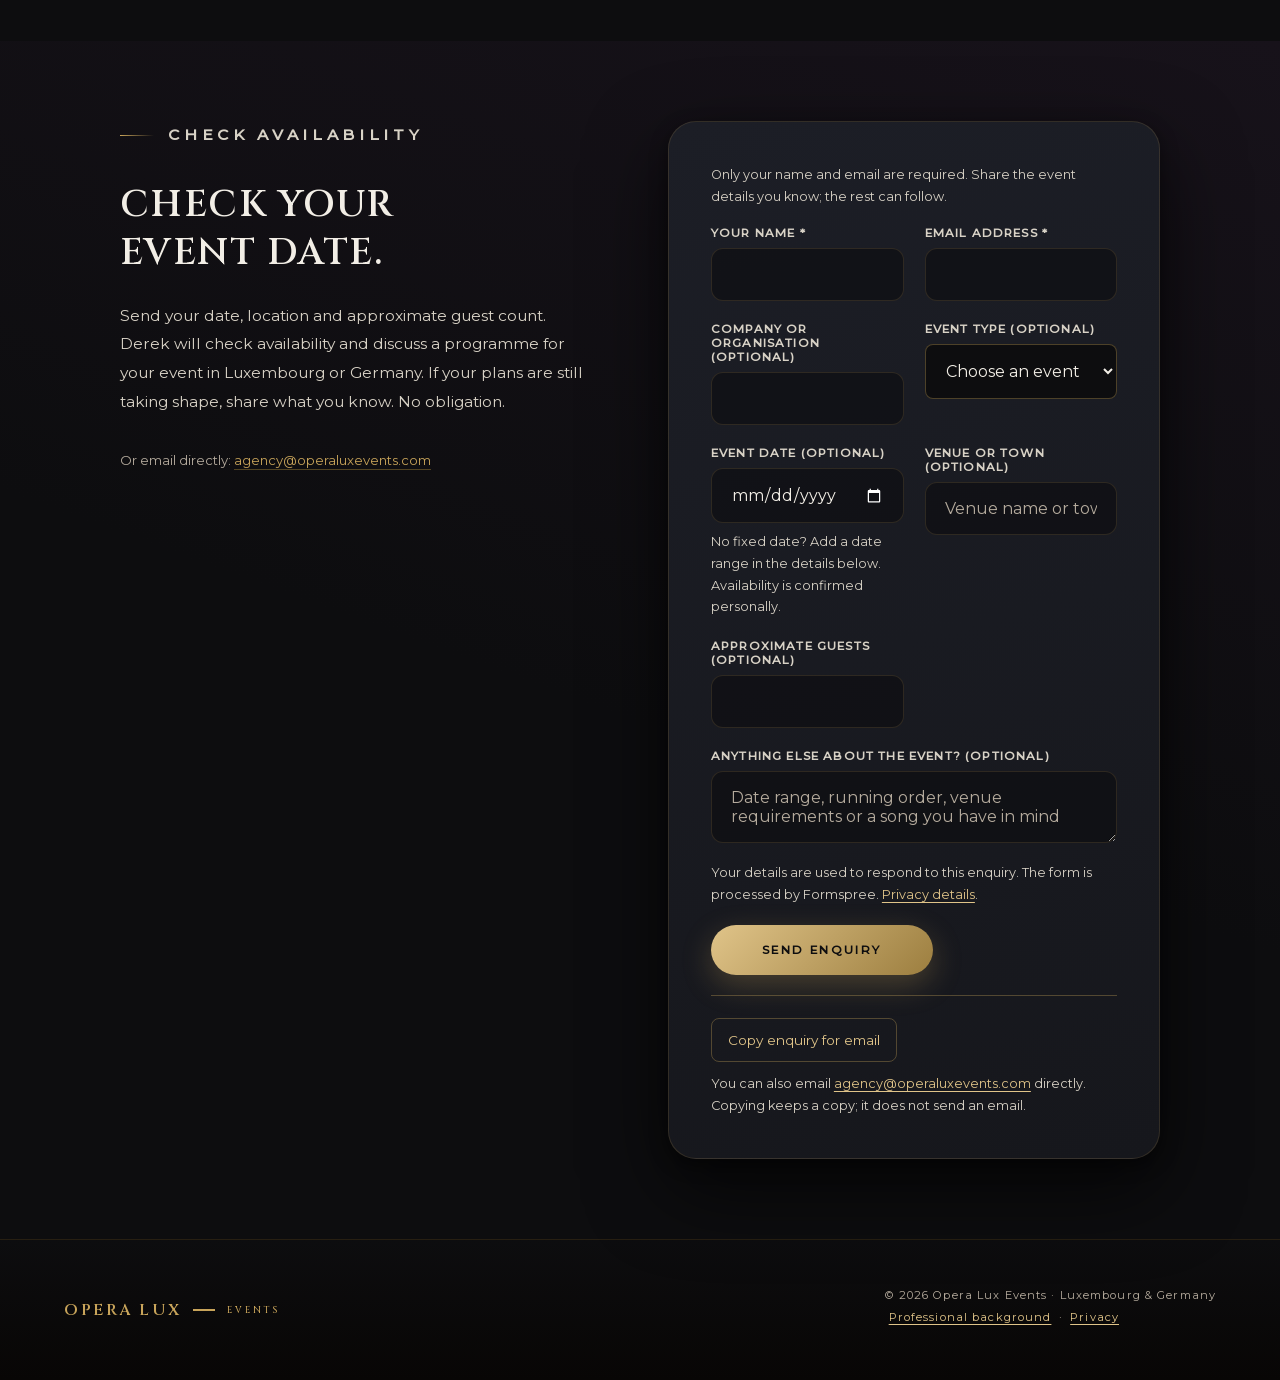
==== commit 7262d8ac: "Upgrade: faster site, SEO, accessibility and new enquiry flow, keeping latest gallery and videos Co-" ====
--- a/index.html
+++ b/index.html
@@ -27,7 +27,7 @@
 <link href="brand/favicon-512.png" rel="apple-touch-icon"/>
 <link as="font" crossorigin="" href="fonts/cinzel-600.woff2" rel="preload" type="font/woff2"/>
 <link as="font" crossorigin="" href="fonts/montserrat-400.woff2" rel="preload" type="font/woff2"/>
-<link as="image" fetchpriority="high" href="images/performance-poster.webp" rel="preload"/>
+<link as="image" fetchpriority="high" href="images/porta-nigra-poster.jpg" rel="preload"/>
 <link href="styles.css" rel="stylesheet"/>
 </head>
 <body>
@@ -56,11 +56,12 @@
 <p class="hero-proof">Solo singer at <a href="https://theater-trier.de/personen/derek-rue.html">Theater Trier</a> · Based in the Moselle region</p>
 </div>
 <figure class="hero-recording" id="watch">
-<div class="main-frame"><video aria-describedby="home-recording-context" aria-label="Time to Say Goodbye: Derek Rue, soprano and orchestra at Porta Nigra" controls="" playsinline="" poster="images/performance-poster.webp" preload="none" src="videos/opera-lux-porta-nigra-720.mp4"></video></div>
+<div class="v-frame"><video aria-describedby="home-recording-context" aria-label="Time to Say Goodbye: Derek Rue, soprano and orchestra at Porta Nigra" controls="" playsinline="" poster="images/porta-nigra-poster.jpg" preload="none" src="videos/opera-lux-porta-nigra-720.mp4"></video></div>
 <figcaption><strong>Time to Say Goodbye</strong><span>Live concert duet · Porta Nigra, Trier</span></figcaption>
 <p class="recording-context" id="home-recording-context">This concert features a soprano and orchestra. Solo event performances use recorded orchestral backing. <a href="gallery.html#video">More recordings &amp; performance description</a></p>
 <p class="caption-notice">This concert excerpt does not yet include lyric captions.</p></figure>
 </div>
+<div class="home-video-row v-row"><figure class="vidcard"><div class="v-frame" data-video-host><a class="video-facade" data-title="The Phantom of the Opera — Duet with soprano Silja Schindler" data-youtube="cOwJhvGLqI4" href="https://www.youtube.com/watch?v=cOwJhvGLqI4"><img alt="" decoding="async" loading="lazy" src="images/optimised/concert-640.webp" srcset="images/optimised/concert-400.webp 400w, images/optimised/concert-640.webp 640w" sizes="(max-width: 760px) 100vw, 50vw" width="640" height="853"/><span>Play The Phantom of the Opera<small>Connects to YouTube when played</small></span></a></div><button aria-label="Close YouTube player" class="video-close" hidden type="button">Close YouTube player</button><figcaption class="vidcap"><strong>The Phantom of the Opera</strong>Duet with soprano Silja Schindler · <a href="https://www.youtube.com/watch?v=cOwJhvGLqI4">Watch directly on YouTube</a></figcaption></figure><figure class="vidcard"><div class="v-frame" data-video-host><a class="video-facade" data-title="Parla più piano — Love Theme from The Godfather" data-youtube="CkbCOOeT-vc" href="https://www.youtube.com/watch?v=CkbCOOeT-vc"><img alt="" decoding="async" loading="lazy" src="images/optimised/concert-640.webp" srcset="images/optimised/concert-400.webp 400w, images/optimised/concert-640.webp 640w" sizes="(max-width: 760px) 100vw, 50vw" width="640" height="853"/><span>Play Parla più piano<small>Connects to YouTube when played</small></span></a></div><button aria-label="Close YouTube player" class="video-close" hidden type="button">Close YouTube player</button><figcaption class="vidcap"><strong>Parla più piano</strong>Love Theme from The Godfather · <a href="https://www.youtube.com/watch?v=CkbCOOeT-vc">Watch directly on YouTube</a></figcaption></figure></div>
 </section>
 <!-- CREDIBILITY STRIP -->
 <div class="cred-strip"><div class="cred-inner"><span>Theater Trier ensemble since 2019</span><span aria-hidden="true" class="cred-sep">·</span><span>Mozarteum Salzburg training</span><span aria-hidden="true" class="cred-sep">·</span><span>Programme planned personally with Derek</span></div></div><section class="formats-bg">
--- a/styles.css
+++ b/styles.css
@@ -1,8 +1,8 @@
-/* ============================================================
+/* ------------------------------------------------------------
    OPERA LUX EVENTS — Stage Design System
    Theme: the stage. Near-black house, warm spotlight, gold + wine.
    One sheet for all pages. Photo swaps: just replace the <img>.
-   ============================================================ */
+   ------------------------------------------------------------ */
 
 *, *::before, *::after { box-sizing: border-box; margin: 0; padding: 0; }
 
@@ -326,27 +326,30 @@
 
 /* Videos */
 .videos-wrap {
-  display: flex; gap: 1.6rem; align-items: flex-start;
+  display: flex; flex-direction: column; gap: 1.5rem;
   width: 100%; max-width: 880px; margin: 0 auto 2.5rem;
   opacity: 0; animation: fadeUp 0.8s ease forwards 0.8s;
   position: relative; z-index: 1;
 }
-.video-short { flex: 0 0 240px; transform: rotate(-1.6deg); }
-.video-main { flex: 1; transform: rotate(0.6deg); }
-.short-frame, .main-frame {
-  position: relative; border-radius: var(--r); overflow: hidden;
+.v-feature, .v-item { margin: 0; }
+.v-row { display: grid; grid-template-columns: 1fr 1fr; gap: 1.5rem; }
+.v-frame {
+  position: relative; aspect-ratio: 16 / 9; background: #000;
+  border-radius: var(--r); overflow: hidden;
   border: 1px solid var(--line);
   box-shadow: var(--shadow-float), var(--glow-gold);
-  background: #000;
-}
-.short-frame { padding-top: 177.78%; }
-.main-frame { padding-top: 56.25%; }
-.short-frame iframe, .main-frame iframe, .main-frame video {
-  position: absolute; top: 0; left: 0; width: 100%; height: 100%; border: none; object-fit: cover;
+}
+.v-frame iframe, .v-frame video {
+  position: absolute; inset: 0; width: 100%; height: 100%; border: none; object-fit: cover;
 }
 .video-label {
-  font-size: 0.62rem; letter-spacing: 0.22em; text-transform: uppercase;
-  color: var(--muted); text-align: center; margin-top: 0.9rem;
+  font-size: 0.72rem; color: var(--muted); text-align: center;
+  margin-top: 0.85rem; line-height: 1.5; letter-spacing: 0;
+  text-transform: none;
+}
+.video-label strong {
+  display: block; font-family: var(--serif); font-weight: 400;
+  font-size: 1.02rem; color: var(--ink); letter-spacing: 0.02em; margin-bottom: 0.15rem;
 }
 .videos-more { margin-top: 1.4rem; opacity: 0; animation: fadeUp 0.8s ease forwards 1s; position: relative; z-index: 1; }
 .videos-more a {
@@ -765,6 +768,21 @@
 .press-work { font-size: 0.74rem; color: var(--muted); margin-top: 0.35rem; }
 .press-tr { font-style: italic; letter-spacing: 0; text-transform: none; color: var(--muted); opacity: 0.8; }
 
+/* ---------- Video grid (gallery) ---------- */
+.vidgrid { display: grid; grid-template-columns: repeat(2, 1fr); gap: 1.8rem 1.6rem; }
+.vidcard { margin: 0; }
+.vidframe {
+  position: relative; aspect-ratio: 16 / 9; background: #000;
+  border-radius: 14px; overflow: hidden; border: 1px solid var(--line);
+}
+.vidframe iframe, .vidframe video { position: absolute; inset: 0; width: 100%; height: 100%; border: none; }
+.vidcap { margin-top: 0.8rem; font-size: 0.82rem; color: var(--muted); line-height: 1.5; }
+.vidcap strong {
+  display: block; font-family: var(--serif); font-weight: 400;
+  font-size: 1.08rem; color: var(--ink); margin-bottom: 0.2rem; letter-spacing: 0.02em;
+}
+@media (max-width: 760px) { .vidgrid { grid-template-columns: 1fr; } }
+
 /* ---------- Homepage compact press strip ---------- */
 .pressbar { background: var(--bg2); border-top: 1px solid var(--line); border-bottom: 1px solid var(--line); padding: 3.4rem 2rem; }
 .pressbar-inner { max-width: 1080px; margin: 0 auto; text-align: center; }
@@ -959,10 +977,7 @@
   .brand-lockup .bl-sub { font-size: 0.54rem; letter-spacing: 0.26em; }
   .nav-cta { padding: 0.55rem 1.05rem; font-size: 0.6rem; white-space: nowrap; }
   .hero { padding: 9rem 1.5rem 5rem; }
-  .videos-wrap { flex-direction: column; }
-  .video-short { flex: 0 0 auto; width: 100%; transform: none; }
-  .video-main { transform: none; }
-  .short-frame { padding-top: 56.25%; }
+  .v-row { grid-template-columns: 1fr; }
   .cred-inner span { padding: 0 0.5rem; }
   .about-grid, .bio-grid, .duo-inner, .contact-inner, .now-inner,
   .training-grid, .voice-grid { grid-template-columns: 1fr; gap: 2.6rem; }
@@ -1283,3 +1298,17 @@
  }
  .rep-title { margin-bottom: .4rem; }
 }
+
+/* Live gallery and homepage performances. */
+.live-photo-grid { grid-template-columns: repeat(3, minmax(0, 1fr)); }
+.live-photo-grid .photo-item:first-child { grid-column: span 2; }
+.live-photo-grid .photo-item:first-child img { aspect-ratio: 16 / 7; }
+.home-video-row { max-width: 880px; margin: 2rem auto 0; position: relative; z-index: 1; }
+@media (max-width: 768px) {
+  .live-photo-grid { grid-template-columns: repeat(2, minmax(0, 1fr)); }
+  .live-photo-grid .photo-item:first-child img { aspect-ratio: 16 / 9; }
+}
+@media (max-width: 480px) {
+  .live-photo-grid { grid-template-columns: minmax(0, 1fr); }
+  .live-photo-grid .photo-item:first-child { grid-column: auto; }
+}
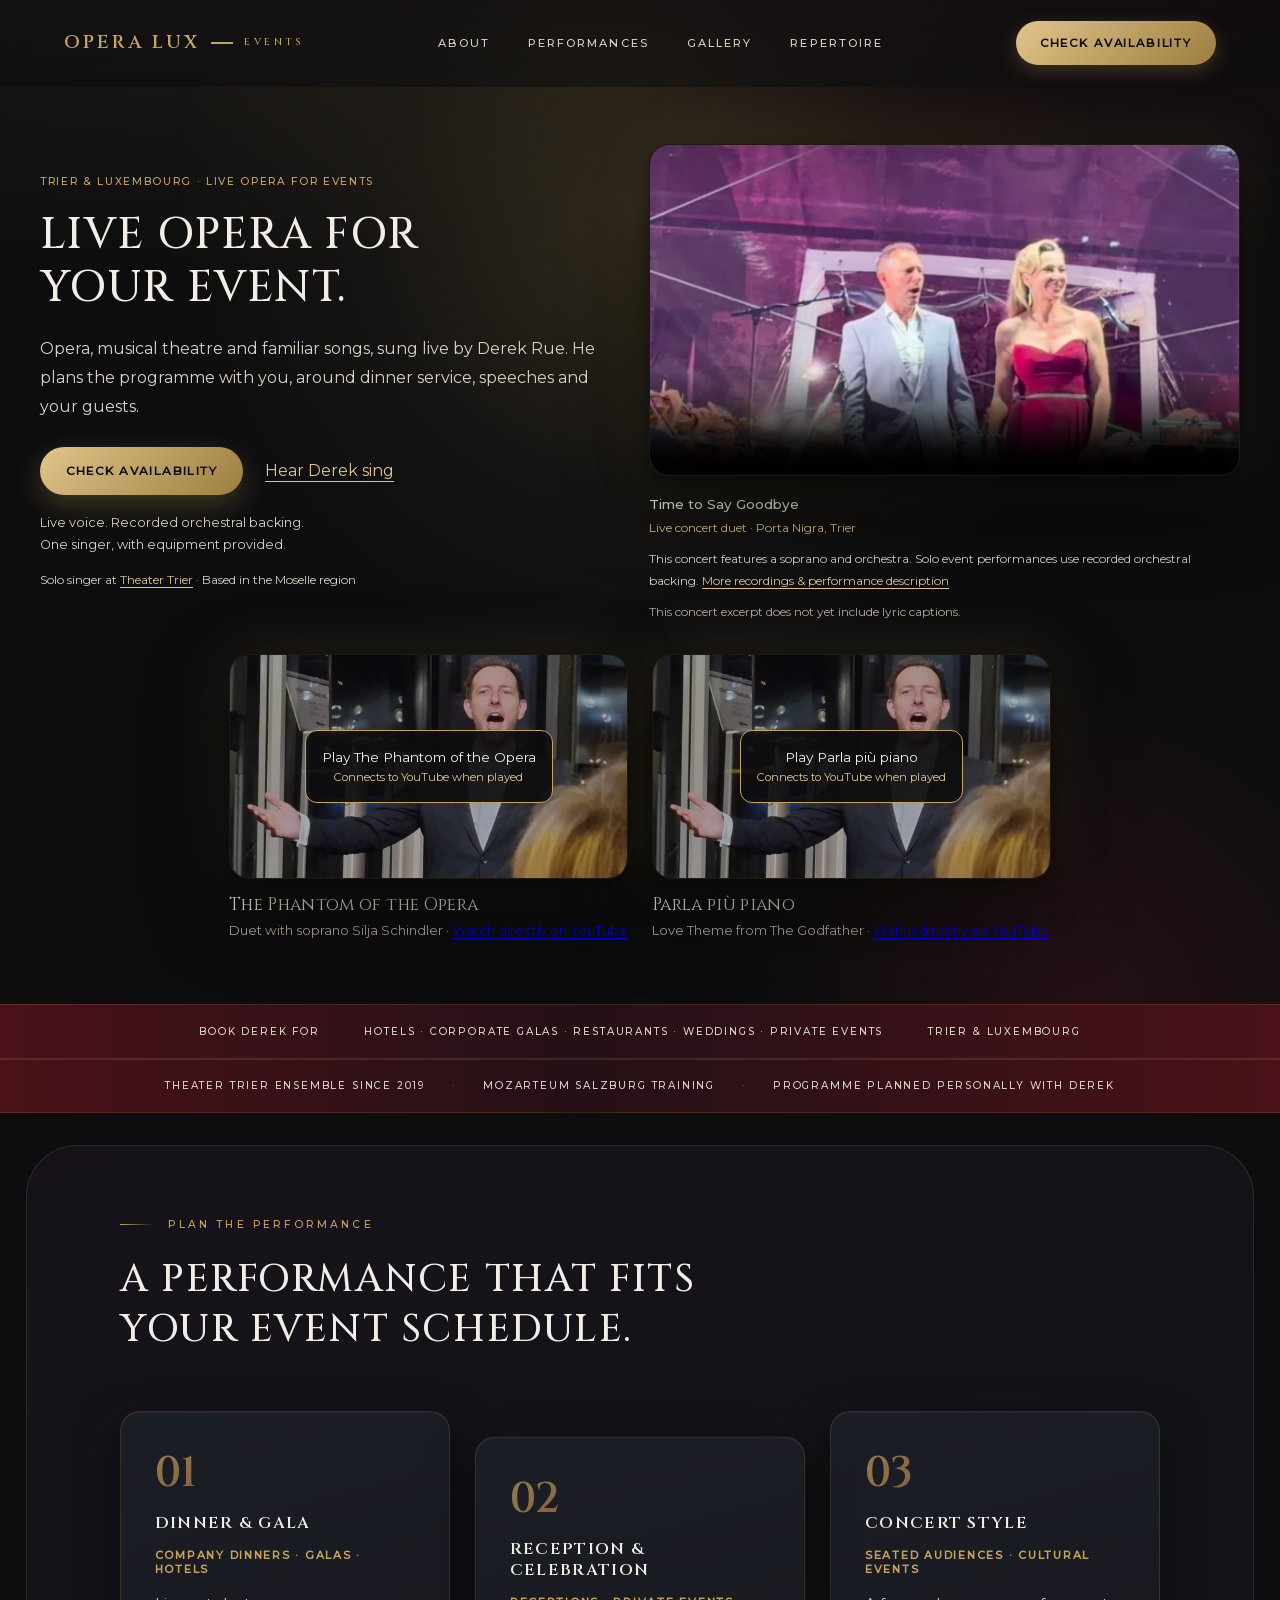
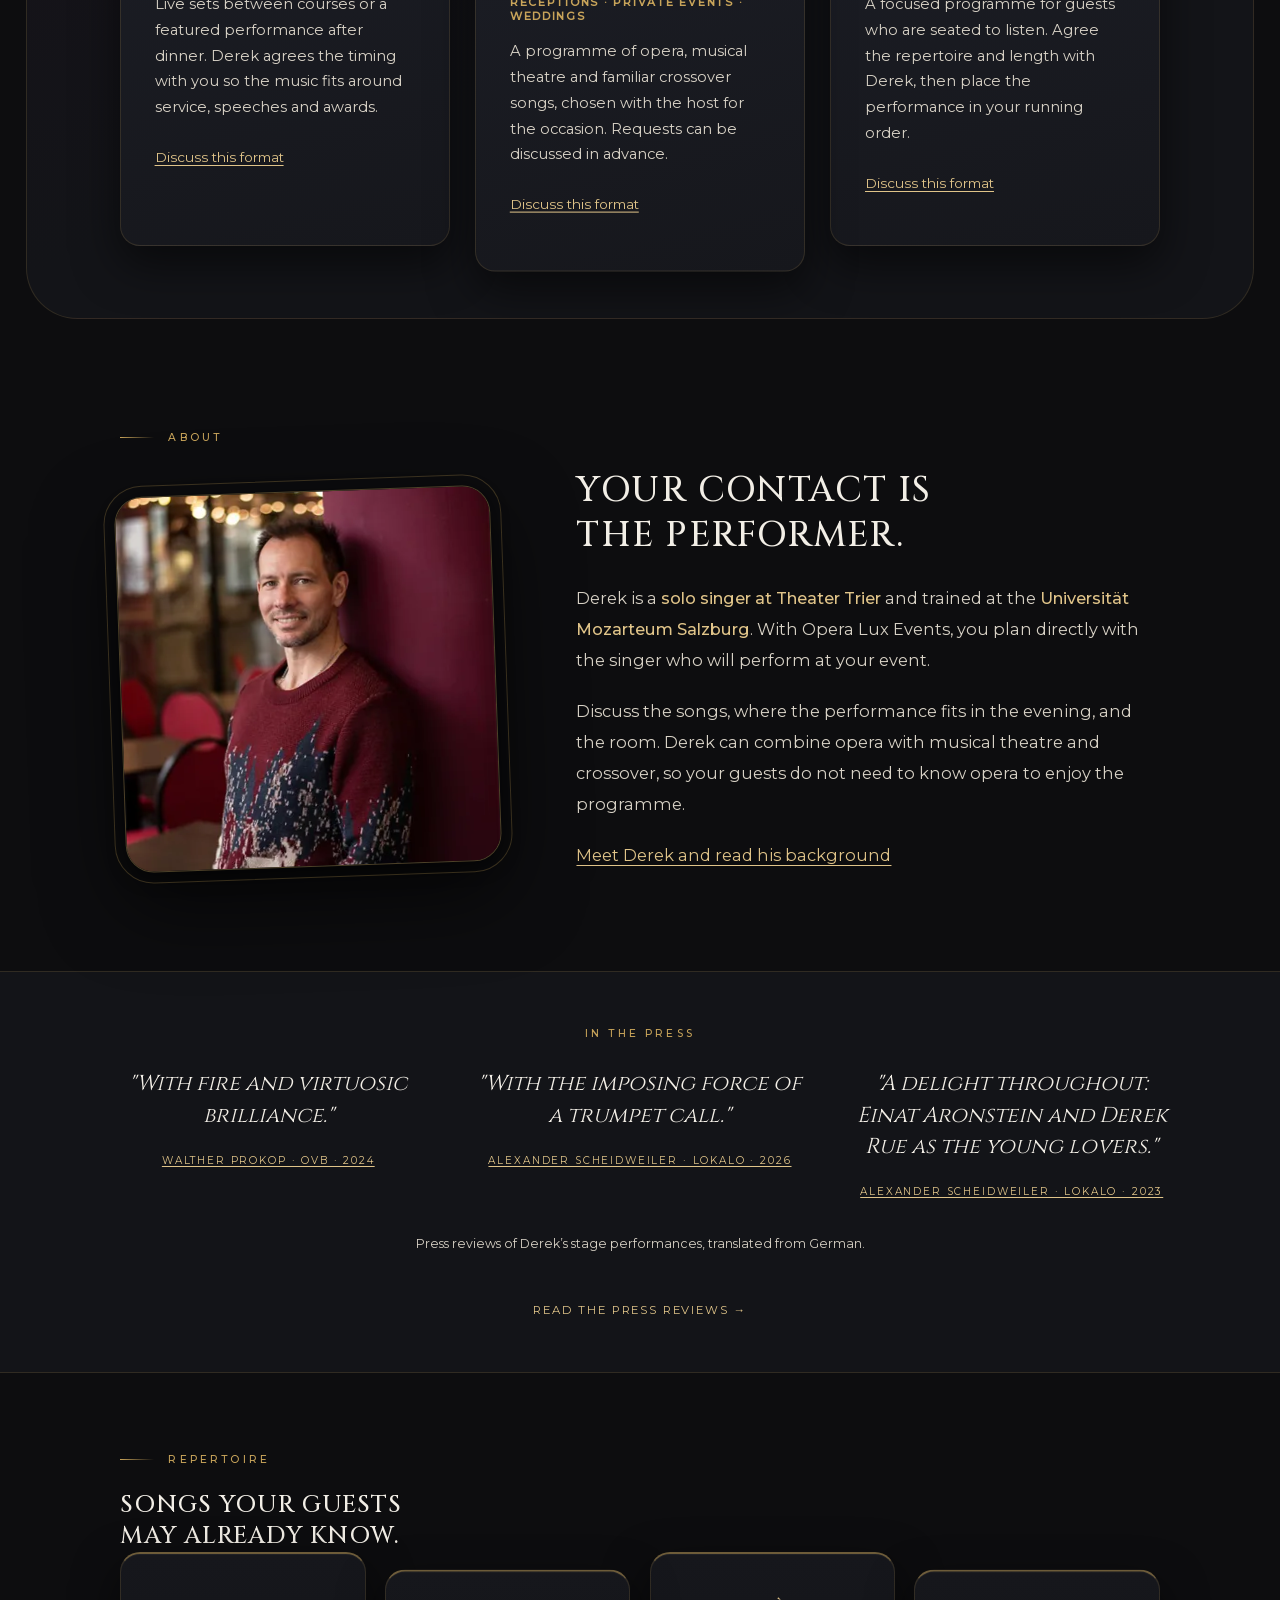
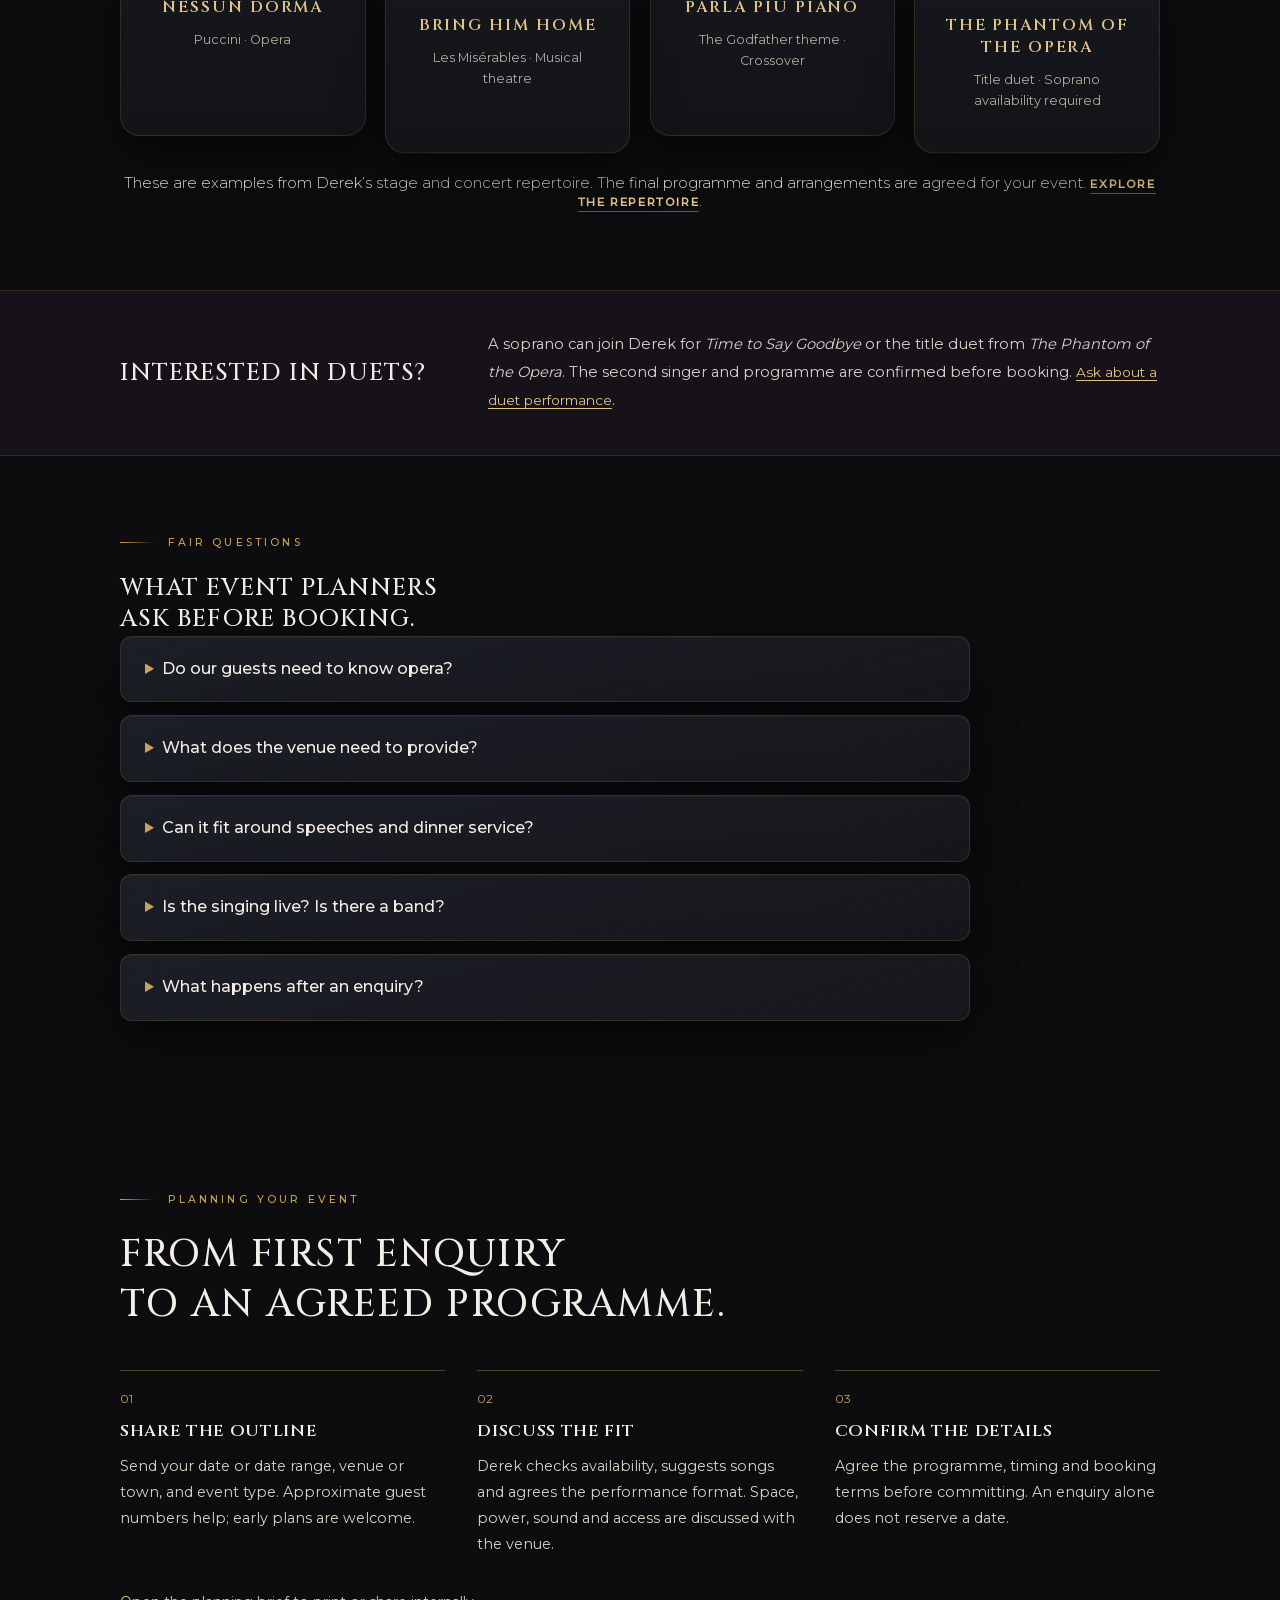
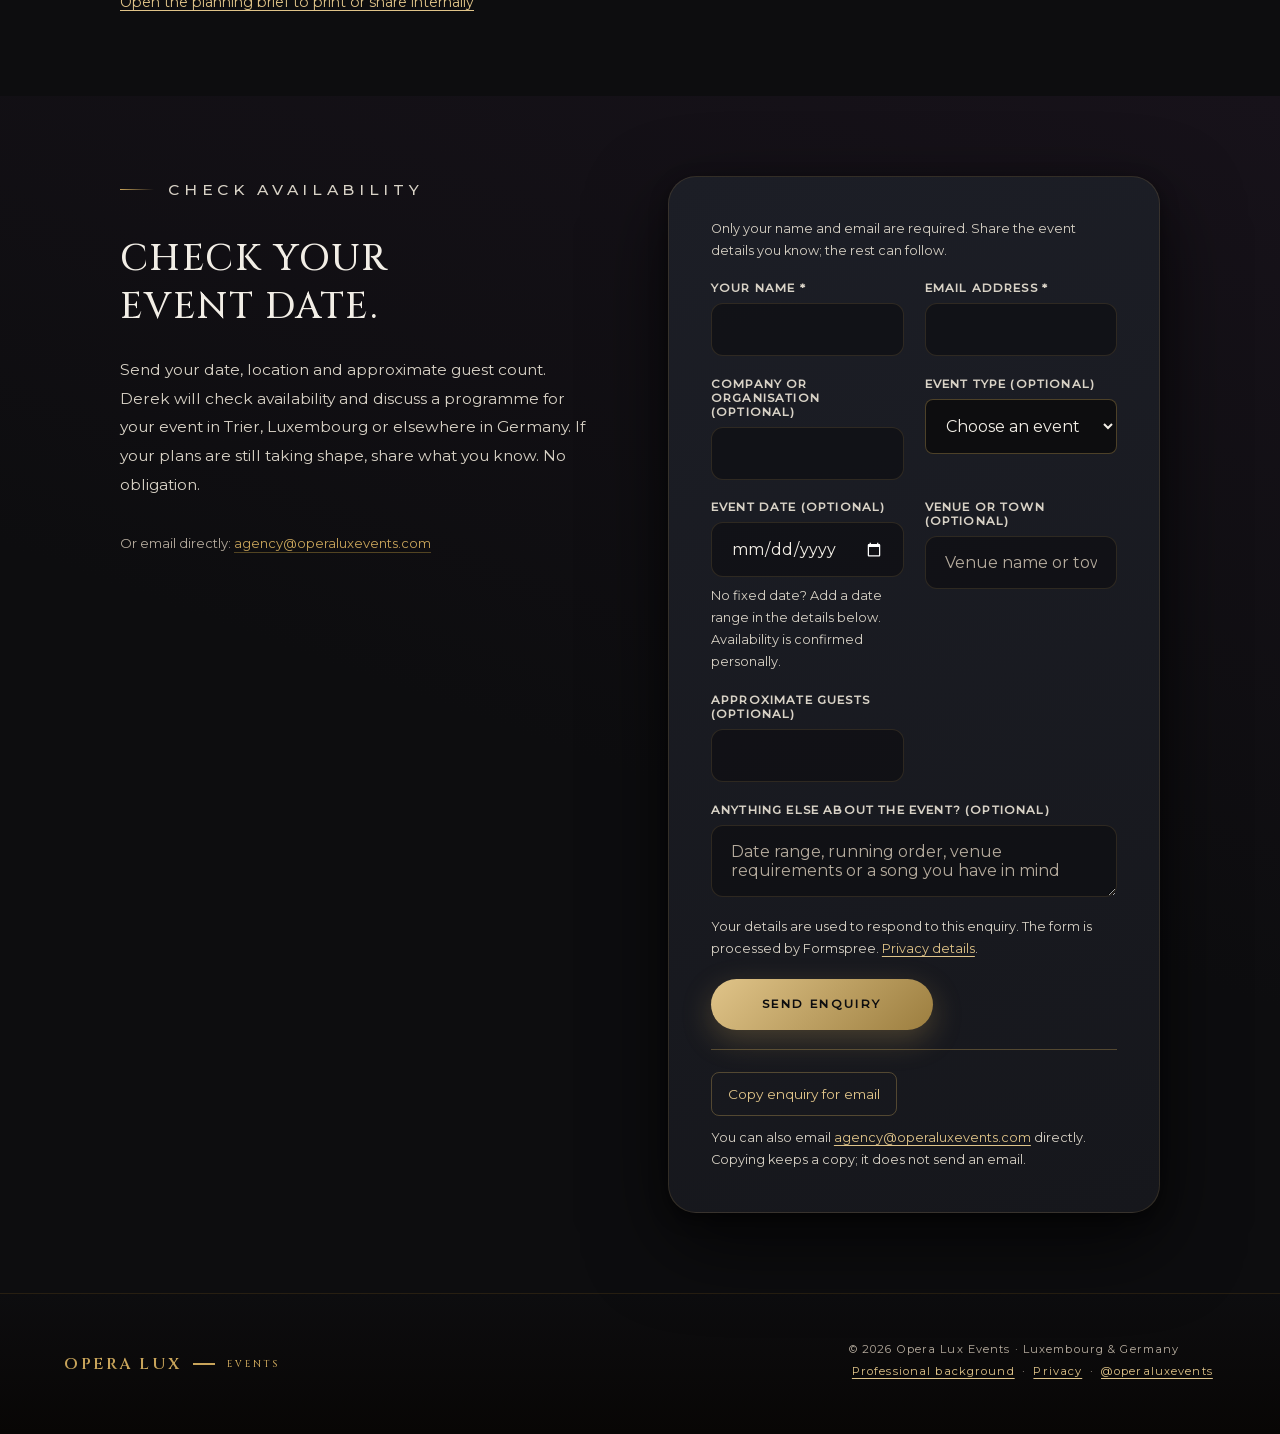
==== commit c8fd8804: "Match Instagram relaunch look, add Book Derek for strip and Instagram link, fix nav wrap Co-Authored" ====
--- a/index.html
+++ b/index.html
@@ -4,25 +4,25 @@
 <head>
 <meta charset="utf-8"/>
 <meta content="width=device-width, initial-scale=1.0" name="viewport"/>
-<title>Live Opera for Corporate Events in Luxembourg | Opera Lux</title>
-<meta content="Book live opera for your corporate event, gala or reception in Luxembourg. Derek Rue plans the programme with you. Check availability for your date." name="description"/>
+<title>Live Opera for Events in Trier &amp; Luxembourg | Opera Lux</title>
+<meta content="Book Derek Rue for live opera at hotels, corporate galas, restaurants, weddings and private events in Trier and Luxembourg. Check availability for your date." name="description"/>
 <meta content="#0D0D0F" name="theme-color"/>
 <link href="https://operaluxevents.com/" rel="canonical"/>
 <meta content="website" property="og:type"/>
 <meta content="Opera Lux Events" property="og:site_name"/>
 <meta content="en_GB" property="og:locale"/>
-<meta content="Live Opera for Corporate Events in Luxembourg | Opera Lux" property="og:title"/>
-<meta content="Book live opera for your corporate event, gala or reception in Luxembourg. Derek Rue plans the programme with you. Check availability for your date." property="og:description"/>
+<meta content="Live Opera for Events in Trier &amp; Luxembourg | Opera Lux" property="og:title"/>
+<meta content="Book Derek Rue for live opera at hotels, corporate galas, restaurants, weddings and private events in Trier and Luxembourg. Check availability for your date." property="og:description"/>
 <meta content="https://operaluxevents.com/" property="og:url"/>
 <meta content="https://operaluxevents.com/brand/social-card.jpg" property="og:image"/>
 <meta content="1200" property="og:image:width"/>
 <meta content="630" property="og:image:height"/>
 <meta content="Opera Lux Events: live opera for events in Luxembourg and Germany. Derek Rue performing live." property="og:image:alt"/>
 <meta content="summary_large_image" name="twitter:card"/>
-<meta content="Live Opera for Corporate Events in Luxembourg | Opera Lux" name="twitter:title"/>
-<meta content="Book live opera for your corporate event, gala or reception in Luxembourg. Derek Rue plans the programme with you. Check availability for your date." name="twitter:description"/>
+<meta content="Live Opera for Events in Trier &amp; Luxembourg | Opera Lux" name="twitter:title"/>
+<meta content="Book Derek Rue for live opera at hotels, corporate galas, restaurants, weddings and private events in Trier and Luxembourg. Check availability for your date." name="twitter:description"/>
 <meta content="https://operaluxevents.com/brand/social-card.jpg" name="twitter:image"/>
-<script type="application/ld+json">{"@context": "https://schema.org", "@graph": [{"@type": ["PerformingGroup", "LocalBusiness"], "@id": "https://operaluxevents.com/#organisation", "name": "Opera Lux Events", "url": "https://operaluxevents.com/", "email": "agency@operaluxevents.com", "description": "Live opera, operetta, musical theatre and crossover for corporate events, galas and private celebrations.", "image": "https://operaluxevents.com/brand/social-card.jpg", "areaServed": [{"@type": "Country", "name": "Luxembourg"}, {"@type": "Country", "name": "Germany"}], "founder": {"@id": "https://operaluxevents.com/#derek-rue"}, "sameAs": ["https://www.instagram.com/operaluxevents/"], "hasOfferCatalog": {"@type": "OfferCatalog", "name": "Live performances for events", "itemListElement": [{"@type": "Offer", "url": "https://operaluxevents.com/#contact", "itemOffered": {"@type": "Service", "name": "Corporate gala and reception performance", "serviceType": "Live musical performance", "provider": {"@id": "https://operaluxevents.com/#organisation"}}}, {"@type": "Offer", "url": "https://operaluxevents.com/#contact", "itemOffered": {"@type": "Service", "name": "Restaurant, hotel and wedding performance", "serviceType": "Live musical performance", "provider": {"@id": "https://operaluxevents.com/#organisation"}}}, {"@type": "Offer", "url": "https://operaluxevents.com/#contact", "itemOffered": {"@type": "Service", "name": "Concert programme", "serviceType": "Live musical performance", "provider": {"@id": "https://operaluxevents.com/#organisation"}}}, {"@type": "Offer", "url": "https://operaluxevents.com/#contact", "itemOffered": {"@type": "Service", "name": "Duo performance upon request", "serviceType": "Live musical performance", "provider": {"@id": "https://operaluxevents.com/#organisation"}}}]}}, {"@type": "Person", "@id": "https://operaluxevents.com/#derek-rue", "name": "Derek Rue", "jobTitle": "Opera singer", "url": "https://operaluxevents.com/about.html", "sameAs": ["https://theater-trier.de/personen/derek-rue.html"]}, {"@type": "WebPage", "@id": "https://operaluxevents.com/#webpage", "url": "https://operaluxevents.com/", "name": "Live Opera for Corporate Events in Luxembourg | Opera Lux", "description": "Book live opera for your corporate event, gala or reception in Luxembourg. Derek Rue plans the programme with you. Check availability for your date.", "inLanguage": "en", "about": {"@id": "https://operaluxevents.com/#organisation"}}]}</script>
+<script type="application/ld+json">{"@context": "https://schema.org", "@graph": [{"@type": ["PerformingGroup", "LocalBusiness"], "@id": "https://operaluxevents.com/#organisation", "name": "Opera Lux Events", "url": "https://operaluxevents.com/", "email": "agency@operaluxevents.com", "description": "Live opera, operetta, musical theatre and crossover for corporate events, galas and private celebrations.", "image": "https://operaluxevents.com/brand/social-card.jpg", "areaServed": [{"@type": "Country", "name": "Luxembourg"}, {"@type": "Country", "name": "Germany"}], "founder": {"@id": "https://operaluxevents.com/#derek-rue"}, "sameAs": ["https://www.instagram.com/operaluxevents/"], "hasOfferCatalog": {"@type": "OfferCatalog", "name": "Live performances for events", "itemListElement": [{"@type": "Offer", "url": "https://operaluxevents.com/#contact", "itemOffered": {"@type": "Service", "name": "Corporate gala and reception performance", "serviceType": "Live musical performance", "provider": {"@id": "https://operaluxevents.com/#organisation"}}}, {"@type": "Offer", "url": "https://operaluxevents.com/#contact", "itemOffered": {"@type": "Service", "name": "Restaurant, hotel and wedding performance", "serviceType": "Live musical performance", "provider": {"@id": "https://operaluxevents.com/#organisation"}}}, {"@type": "Offer", "url": "https://operaluxevents.com/#contact", "itemOffered": {"@type": "Service", "name": "Concert programme", "serviceType": "Live musical performance", "provider": {"@id": "https://operaluxevents.com/#organisation"}}}, {"@type": "Offer", "url": "https://operaluxevents.com/#contact", "itemOffered": {"@type": "Service", "name": "Duo performance upon request", "serviceType": "Live musical performance", "provider": {"@id": "https://operaluxevents.com/#organisation"}}}]}}, {"@type": "Person", "@id": "https://operaluxevents.com/#derek-rue", "name": "Derek Rue", "jobTitle": "Opera singer", "url": "https://operaluxevents.com/about.html", "sameAs": ["https://theater-trier.de/personen/derek-rue.html"]}, {"@type": "WebPage", "@id": "https://operaluxevents.com/#webpage", "url": "https://operaluxevents.com/", "name": "Live Opera for Events in Trier & Luxembourg | Opera Lux", "description": "Book Derek Rue for live opera at hotels, corporate galas, restaurants, weddings and private events in Trier and Luxembourg. Check availability for your date.", "inLanguage": "en", "about": {"@id": "https://operaluxevents.com/#organisation"}}]}</script>
 <link href="brand/favicon-512.png" rel="icon" type="image/png"/>
 <link href="brand/favicon-512.png" rel="apple-touch-icon"/>
 <link as="font" crossorigin="" href="fonts/cinzel-600.woff2" rel="preload" type="font/woff2"/>
@@ -48,8 +48,8 @@
 <section class="hero" id="pitch">
 <div class="hero-layout">
 <div class="hero-copy">
-<p class="hero-tag">Luxembourg · Company dinners &amp; galas</p>
-<h1>Live opera for<br/><em>your company event.</em></h1>
+<p class="hero-tag">Trier &amp; Luxembourg · Live opera for events</p>
+<h1>Live opera for<br/><em>your event.</em></h1>
 <p class="hero-sub">Opera, musical theatre and familiar songs, sung live by Derek Rue. He plans the programme with you, around dinner service, speeches and your guests.</p>
 <div class="hero-actions"><a class="btn" href="#contact">Check availability</a><a class="hero-watch" href="#watch">Hear Derek sing</a></div>
 <p class="hero-assurance">Live voice. Recorded orchestral backing.<br/>One singer, with equipment provided.</p>
@@ -61,8 +61,9 @@
 <p class="recording-context" id="home-recording-context">This concert features a soprano and orchestra. Solo event performances use recorded orchestral backing. <a href="gallery.html#video">More recordings &amp; performance description</a></p>
 <p class="caption-notice">This concert excerpt does not yet include lyric captions.</p></figure>
 </div>
-<div class="home-video-row v-row"><figure class="vidcard"><div class="v-frame" data-video-host><a class="video-facade" data-title="The Phantom of the Opera — Duet with soprano Silja Schindler" data-youtube="cOwJhvGLqI4" href="https://www.youtube.com/watch?v=cOwJhvGLqI4"><img alt="" decoding="async" loading="lazy" src="images/optimised/concert-640.webp" srcset="images/optimised/concert-400.webp 400w, images/optimised/concert-640.webp 640w" sizes="(max-width: 760px) 100vw, 50vw" width="640" height="853"/><span>Play The Phantom of the Opera<small>Connects to YouTube when played</small></span></a></div><button aria-label="Close YouTube player" class="video-close" hidden type="button">Close YouTube player</button><figcaption class="vidcap"><strong>The Phantom of the Opera</strong>Duet with soprano Silja Schindler · <a href="https://www.youtube.com/watch?v=cOwJhvGLqI4">Watch directly on YouTube</a></figcaption></figure><figure class="vidcard"><div class="v-frame" data-video-host><a class="video-facade" data-title="Parla più piano — Love Theme from The Godfather" data-youtube="CkbCOOeT-vc" href="https://www.youtube.com/watch?v=CkbCOOeT-vc"><img alt="" decoding="async" loading="lazy" src="images/optimised/concert-640.webp" srcset="images/optimised/concert-400.webp 400w, images/optimised/concert-640.webp 640w" sizes="(max-width: 760px) 100vw, 50vw" width="640" height="853"/><span>Play Parla più piano<small>Connects to YouTube when played</small></span></a></div><button aria-label="Close YouTube player" class="video-close" hidden type="button">Close YouTube player</button><figcaption class="vidcap"><strong>Parla più piano</strong>Love Theme from The Godfather · <a href="https://www.youtube.com/watch?v=CkbCOOeT-vc">Watch directly on YouTube</a></figcaption></figure></div>
+<div class="home-video-row v-row"><figure class="vidcard"><div class="v-frame" data-video-host><a class="video-facade" data-title="The Phantom of the Opera · Duet with soprano Silja Schindler" data-youtube="cOwJhvGLqI4" href="https://www.youtube.com/watch?v=cOwJhvGLqI4"><img alt="" decoding="async" loading="lazy" src="images/optimised/concert-640.webp" srcset="images/optimised/concert-400.webp 400w, images/optimised/concert-640.webp 640w" sizes="(max-width: 760px) 100vw, 50vw" width="640" height="853"/><span>Play The Phantom of the Opera<small>Connects to YouTube when played</small></span></a></div><button aria-label="Close YouTube player" class="video-close" hidden type="button">Close YouTube player</button><figcaption class="vidcap"><strong>The Phantom of the Opera</strong>Duet with soprano Silja Schindler · <a href="https://www.youtube.com/watch?v=cOwJhvGLqI4">Watch directly on YouTube</a></figcaption></figure><figure class="vidcard"><div class="v-frame" data-video-host><a class="video-facade" data-title="Parla più piano · Love Theme from The Godfather" data-youtube="CkbCOOeT-vc" href="https://www.youtube.com/watch?v=CkbCOOeT-vc"><img alt="" decoding="async" loading="lazy" src="images/optimised/concert-640.webp" srcset="images/optimised/concert-400.webp 400w, images/optimised/concert-640.webp 640w" sizes="(max-width: 760px) 100vw, 50vw" width="640" height="853"/><span>Play Parla più piano<small>Connects to YouTube when played</small></span></a></div><button aria-label="Close YouTube player" class="video-close" hidden type="button">Close YouTube player</button><figcaption class="vidcap"><strong>Parla più piano</strong>Love Theme from The Godfather · <a href="https://www.youtube.com/watch?v=CkbCOOeT-vc">Watch directly on YouTube</a></figcaption></figure></div>
 </section>
+<div class="cred-strip"><div class="cred-inner"><span>Book Derek for</span><span>Hotels · Corporate galas · Restaurants · Weddings · Private events</span><span>Trier &amp; Luxembourg</span></div></div>
 <!-- CREDIBILITY STRIP -->
 <div class="cred-strip"><div class="cred-inner"><span>Theater Trier ensemble since 2019</span><span aria-hidden="true" class="cred-sep">·</span><span>Mozarteum Salzburg training</span><span aria-hidden="true" class="cred-sep">·</span><span>Programme planned personally with Derek</span></div></div><section class="formats-bg">
 <div class="section-inner">
@@ -167,7 +168,7 @@
 <div class="contact-left">
 <p class="section-label">Check availability</p>
 <h2>Check your event date.</h2>
-<p>Send your date, location and approximate guest count. Derek will check availability and discuss a programme for your event in Luxembourg or Germany. If your plans are still taking shape, share what you know. No obligation.</p>
+<p>Send your date, location and approximate guest count. Derek will check availability and discuss a programme for your event in Trier, Luxembourg or elsewhere in Germany. If your plans are still taking shape, share what you know. No obligation.</p>
 <p style="font-size:0.82rem; color:var(--grey); margin-bottom:1.5rem;">Or email directly: <a href="mailto:agency@operaluxevents.com" style="color:var(--gold); text-decoration:none; border-bottom:1px solid rgba(184,150,62,0.4); padding-bottom:1px;">agency@operaluxevents.com</a></p>
 </div>
 <form action="https://formspree.io/f/mzdorkoq" aria-describedby="form-help" aria-label="Event enquiry" class="contact-form" method="POST">
@@ -185,7 +186,7 @@
 </main>
 <footer>
 <div aria-label="Opera Lux Events" class="brand-lockup" role="img"><span class="bl-main">Opera Lux</span><span aria-hidden="true" class="bl-rule"></span> <span class="bl-sub">Events</span></div>
-<p>© 2026 Opera Lux Events · Luxembourg &amp; Germany<br/><a href="testimonials.html">Professional background</a> · <a href="privacy.html">Privacy</a></p>
+<p>© 2026 Opera Lux Events · Luxembourg &amp; Germany<br/><a href="testimonials.html">Professional background</a> · <a href="privacy.html">Privacy</a> · <a href="https://www.instagram.com/operaluxevents/">@operaluxevents</a></p>
 </footer>
 <script defer="" src="main.js"></script>
 </body>
--- a/styles.css
+++ b/styles.css
@@ -1312,3 +1312,11 @@
   .live-photo-grid { grid-template-columns: minmax(0, 1fr); }
   .live-photo-grid .photo-item:first-child { grid-column: auto; }
 }
+
+/* Look C: restrained headline and kicker treatment. */
+h1, h2, .section h2, .formats-bg h2, .timeline-inner > h2, .press-inner > h2,
+.hero h1, .hero h1 em, .contact-left h2, .now-copy h2, .insta-inner h2 { font-weight: 500; }
+.hero h1 em { background: none; -webkit-background-clip: border-box; background-clip: border-box; color: var(--ivory); }
+.section-label, .hero-tag { font-weight: 500; color: var(--gold); }
+.formats-bg .section-label, .press-inner > .section-label, .video-bg .section-label { color: var(--gold); }
+.nav-links a { overflow-wrap: normal; white-space: nowrap; }
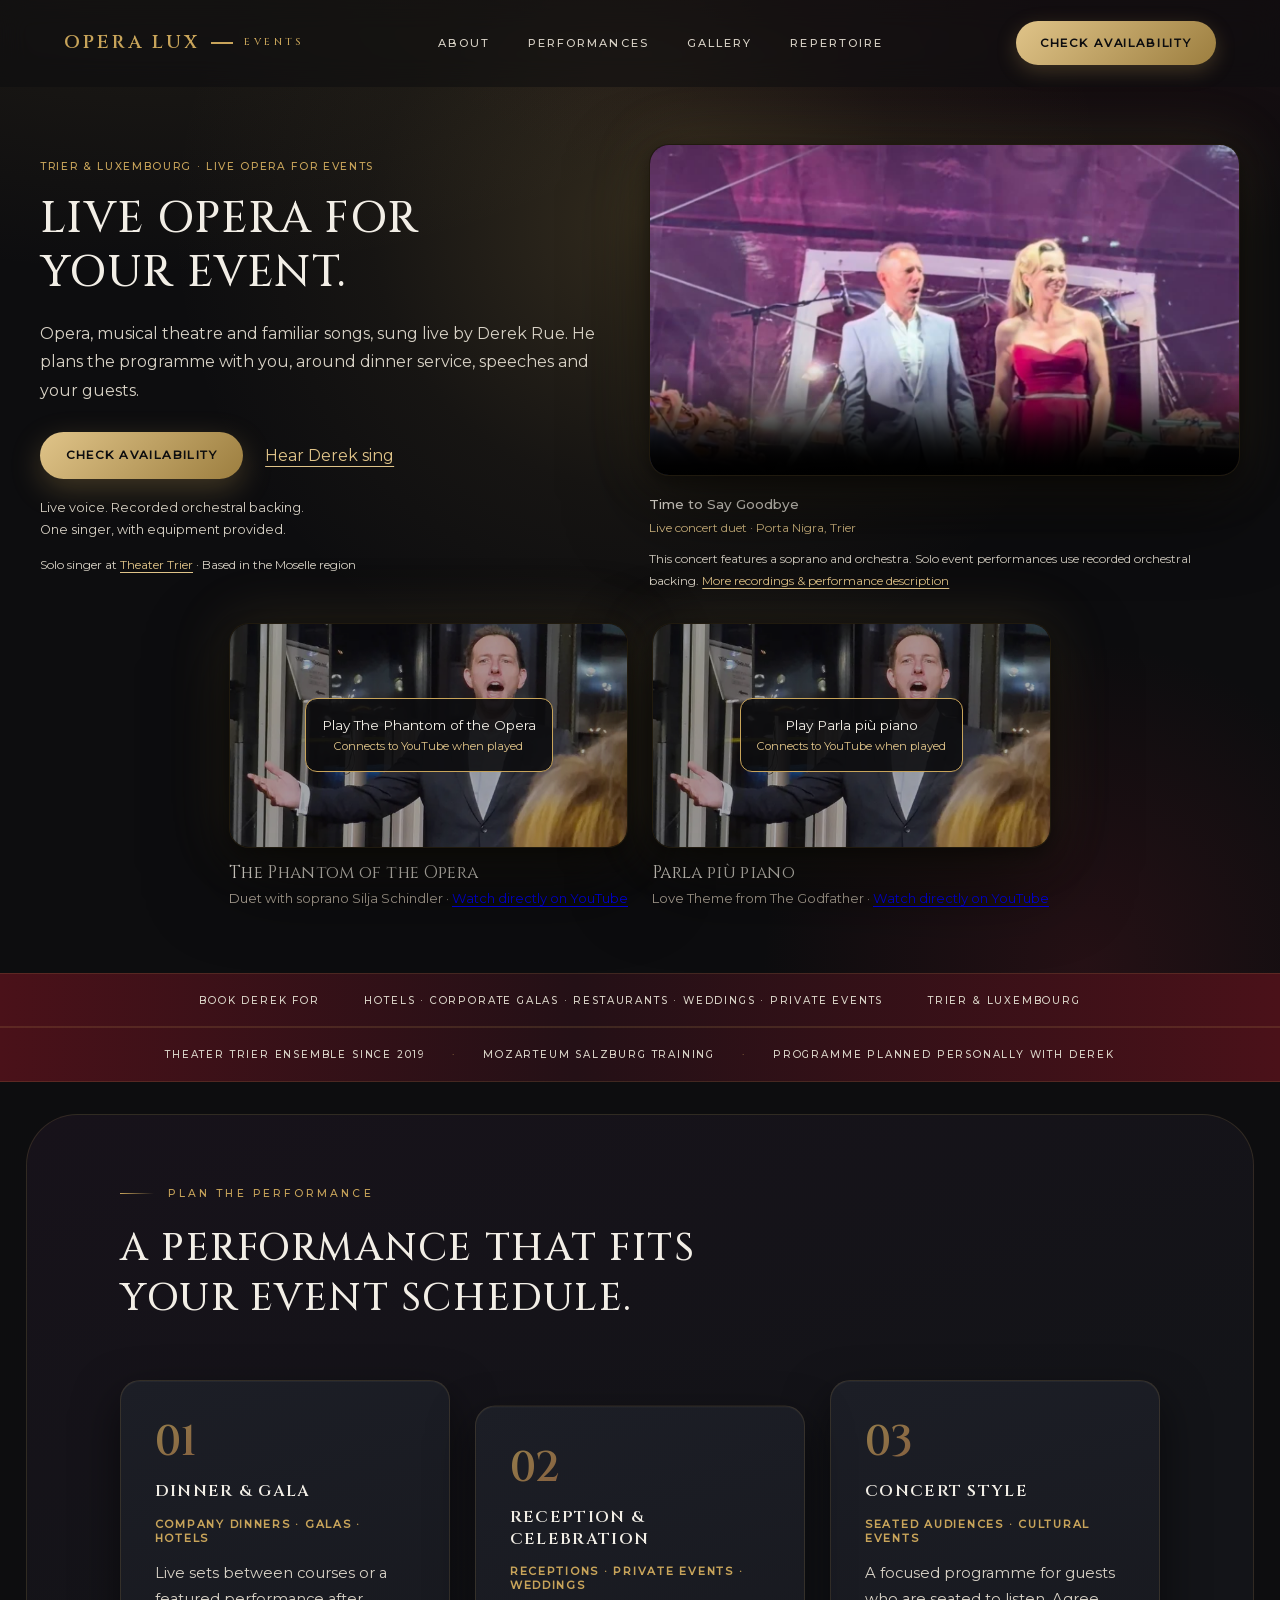
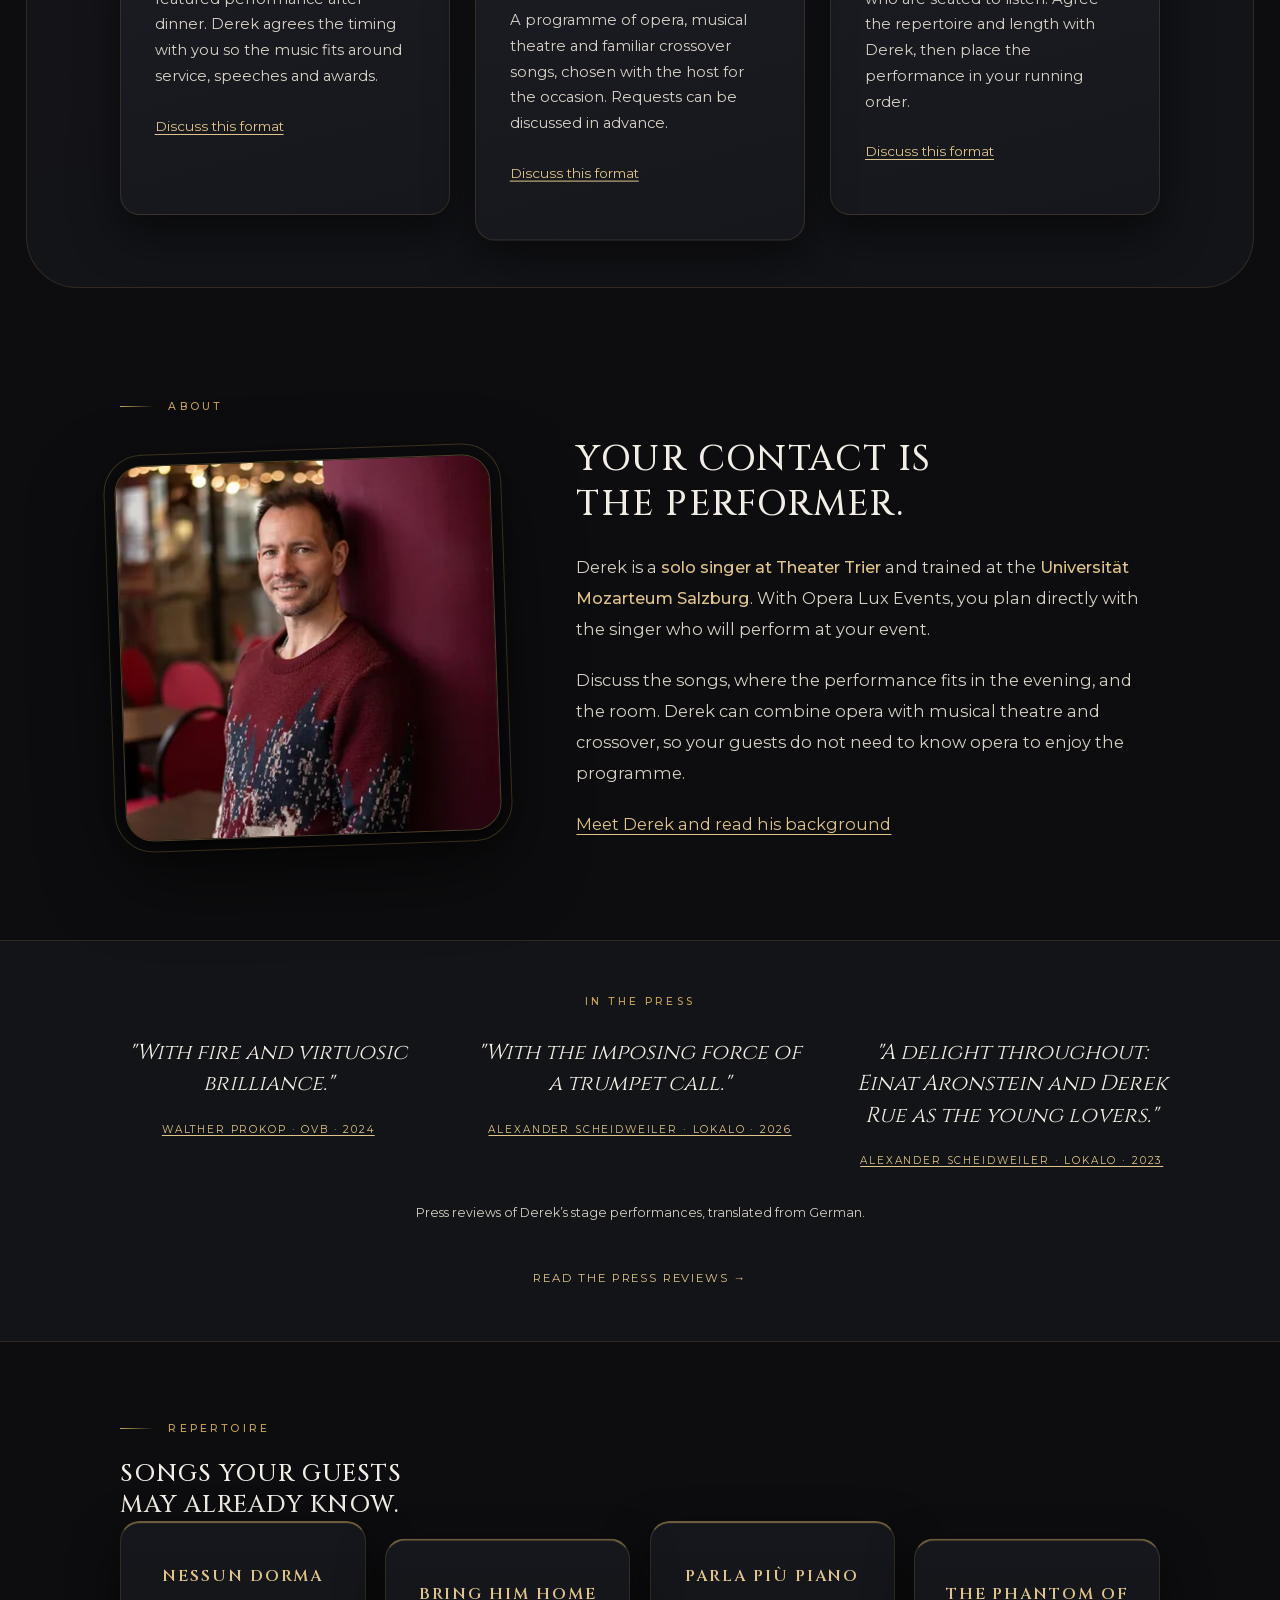
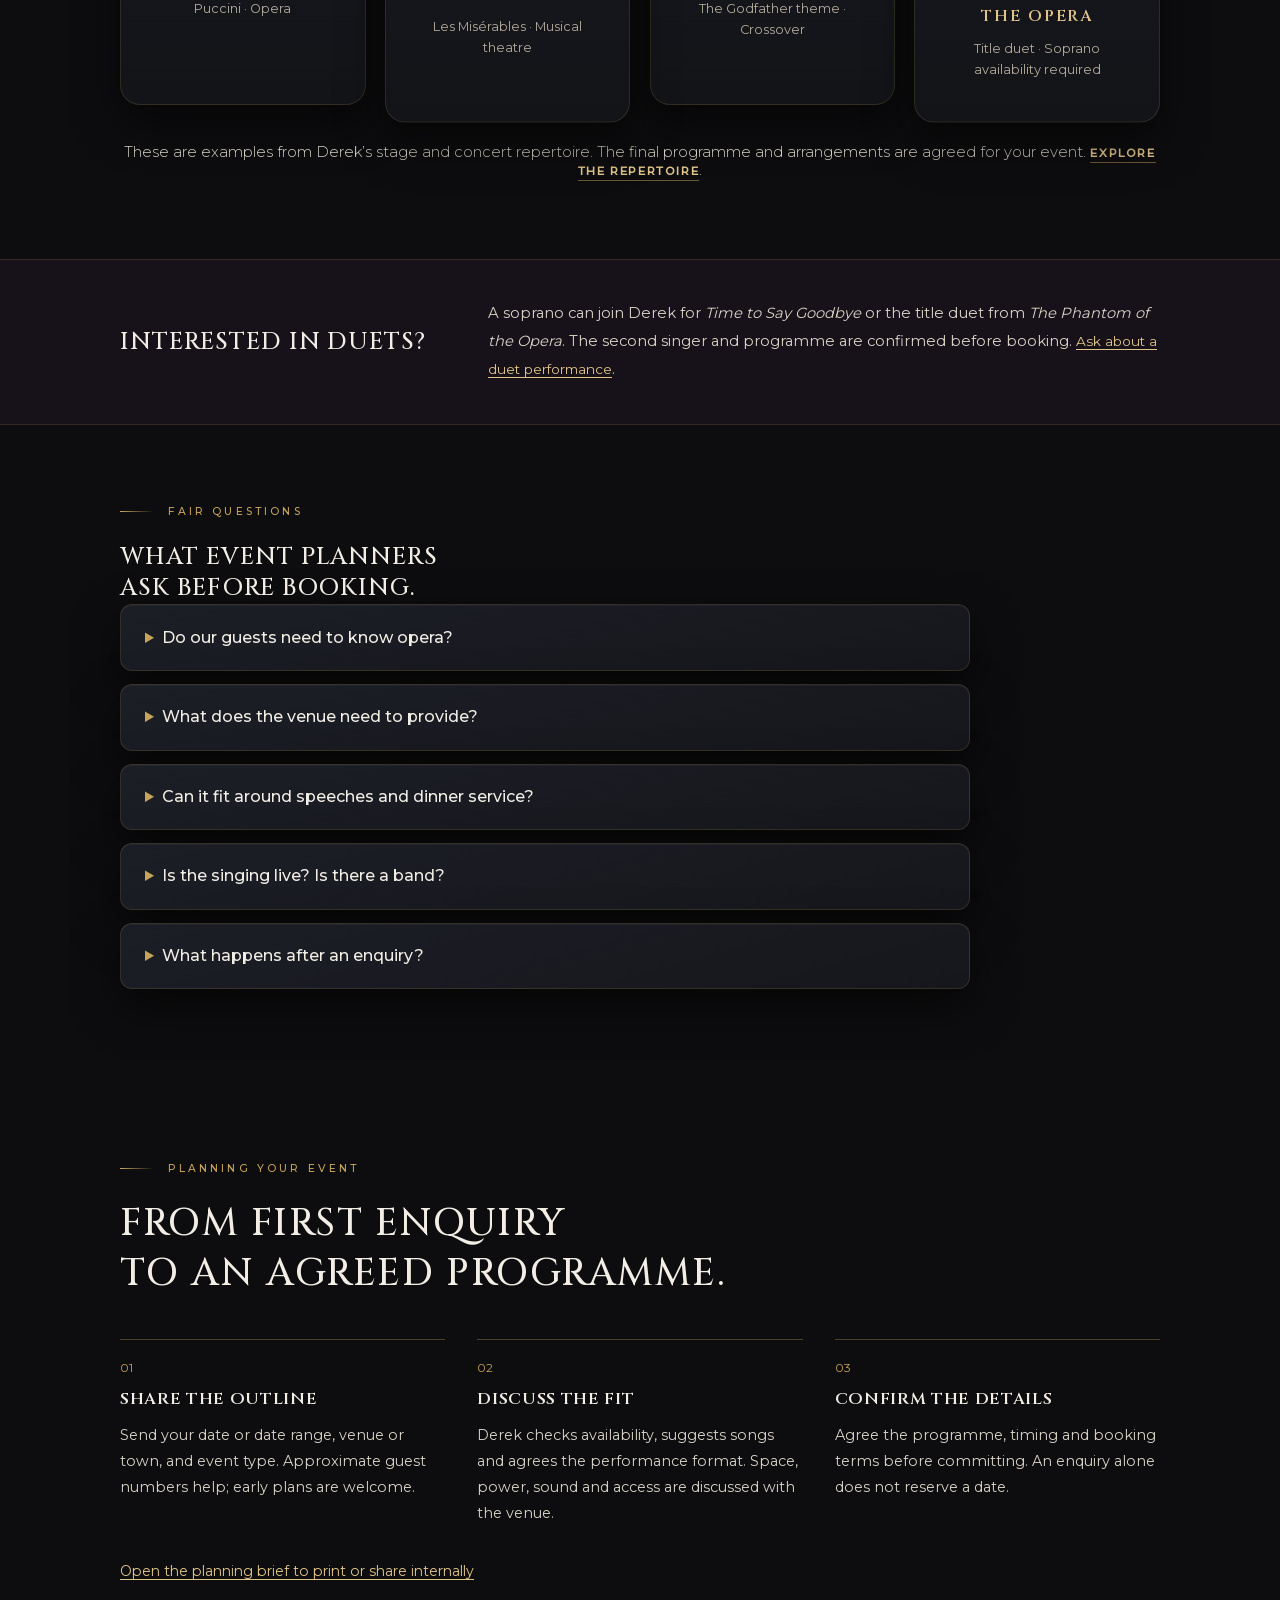
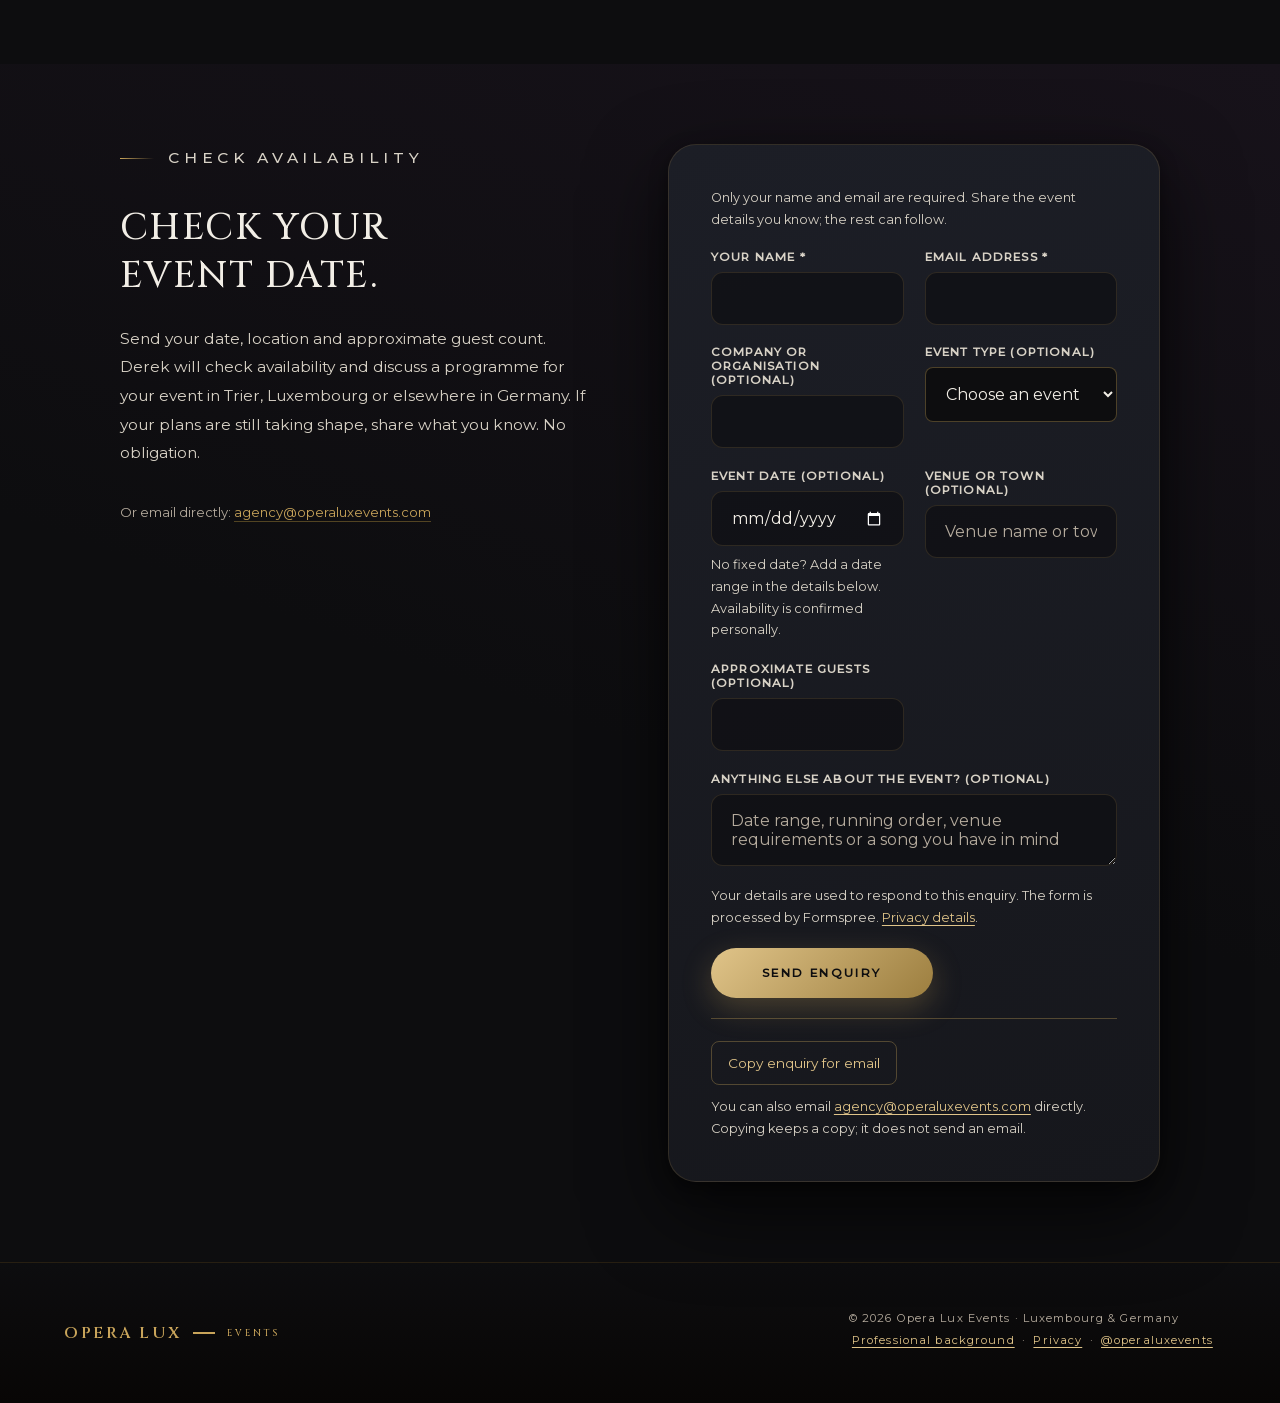
==== commit 6c38809b: "Remove unfinished lyric captions notice under Porta Nigra video Co-Authored-By: Claude Sonnet 5.5 <n" ====
--- a/index.html
+++ b/index.html
@@ -59,7 +59,7 @@
 <div class="v-frame"><video aria-describedby="home-recording-context" aria-label="Time to Say Goodbye: Derek Rue, soprano and orchestra at Porta Nigra" controls="" playsinline="" poster="images/porta-nigra-poster.jpg" preload="none" src="videos/opera-lux-porta-nigra-720.mp4"></video></div>
 <figcaption><strong>Time to Say Goodbye</strong><span>Live concert duet · Porta Nigra, Trier</span></figcaption>
 <p class="recording-context" id="home-recording-context">This concert features a soprano and orchestra. Solo event performances use recorded orchestral backing. <a href="gallery.html#video">More recordings &amp; performance description</a></p>
-<p class="caption-notice">This concert excerpt does not yet include lyric captions.</p></figure>
+</figure>
 </div>
 <div class="home-video-row v-row"><figure class="vidcard"><div class="v-frame" data-video-host><a class="video-facade" data-title="The Phantom of the Opera · Duet with soprano Silja Schindler" data-youtube="cOwJhvGLqI4" href="https://www.youtube.com/watch?v=cOwJhvGLqI4"><img alt="" decoding="async" loading="lazy" src="images/optimised/concert-640.webp" srcset="images/optimised/concert-400.webp 400w, images/optimised/concert-640.webp 640w" sizes="(max-width: 760px) 100vw, 50vw" width="640" height="853"/><span>Play The Phantom of the Opera<small>Connects to YouTube when played</small></span></a></div><button aria-label="Close YouTube player" class="video-close" hidden type="button">Close YouTube player</button><figcaption class="vidcap"><strong>The Phantom of the Opera</strong>Duet with soprano Silja Schindler · <a href="https://www.youtube.com/watch?v=cOwJhvGLqI4">Watch directly on YouTube</a></figcaption></figure><figure class="vidcard"><div class="v-frame" data-video-host><a class="video-facade" data-title="Parla più piano · Love Theme from The Godfather" data-youtube="CkbCOOeT-vc" href="https://www.youtube.com/watch?v=CkbCOOeT-vc"><img alt="" decoding="async" loading="lazy" src="images/optimised/concert-640.webp" srcset="images/optimised/concert-400.webp 400w, images/optimised/concert-640.webp 640w" sizes="(max-width: 760px) 100vw, 50vw" width="640" height="853"/><span>Play Parla più piano<small>Connects to YouTube when played</small></span></a></div><button aria-label="Close YouTube player" class="video-close" hidden type="button">Close YouTube player</button><figcaption class="vidcap"><strong>Parla più piano</strong>Love Theme from The Godfather · <a href="https://www.youtube.com/watch?v=CkbCOOeT-vc">Watch directly on YouTube</a></figcaption></figure></div>
 </section>
